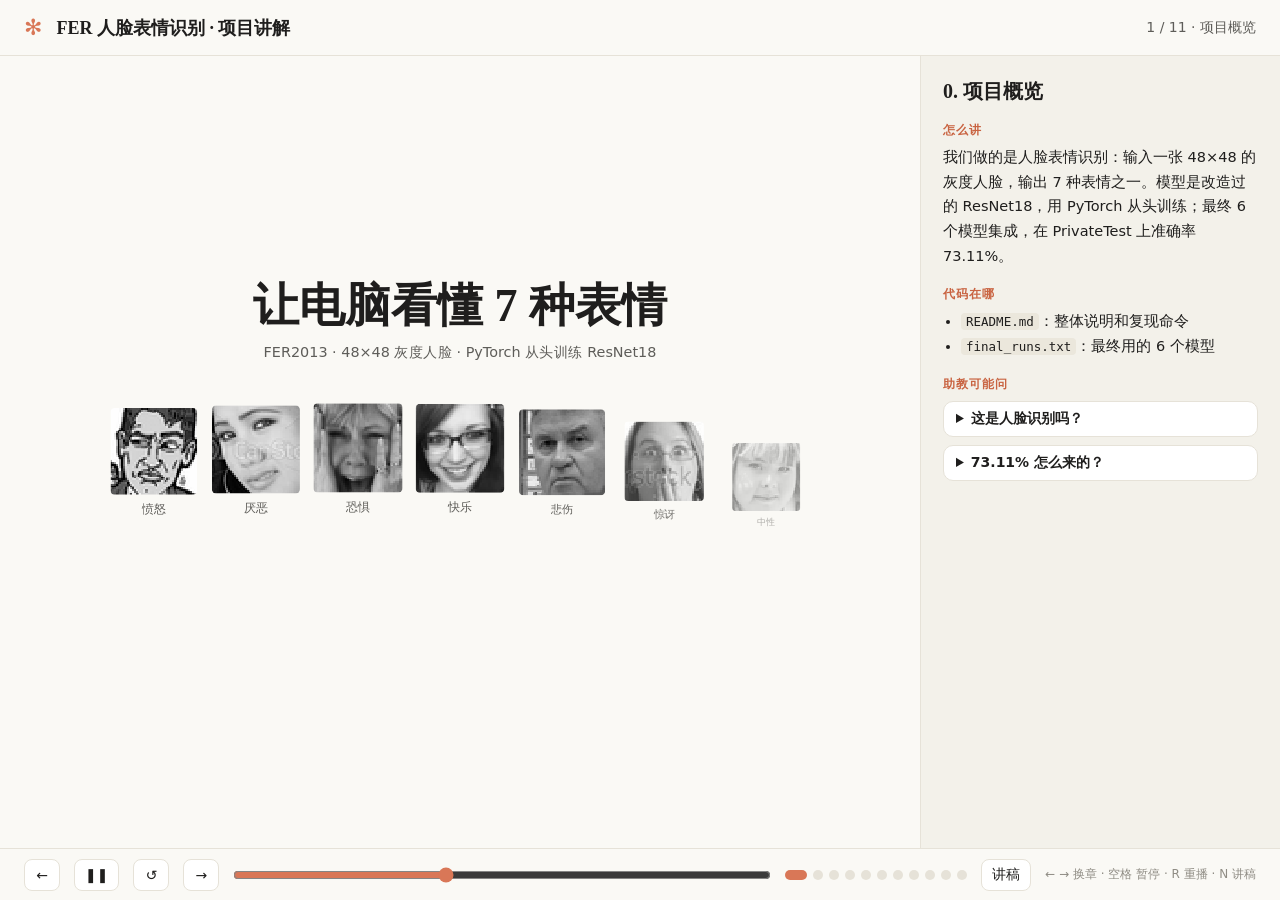
==== docs/FER项目讲解动画.html @ 2fb9cb88 "feat: enhance training and evaluation scripts to prevent overwriting existing models - Added a check" ====
<!DOCTYPE html>
<html lang="zh-CN">
<head>
<meta charset="UTF-8">
<meta name="viewport" content="width=device-width, initial-scale=1.0">
<title>FER 人脸表情识别 · 项目讲解动画</title>
<!--
  项目讲解动画（单文件，离线可用）
  - 动画库：GSAP 3（已内嵌，无需联网）
  - 操作：← / → 切换章节，空格 暂停/继续，R 重播本章，N 显示/隐藏讲稿
  - 结构：每一章 = 左边一个动画舞台 + 右边讲稿（怎么讲 / 代码在哪 / 可能被问）
  - 所有数字来自项目的 reports/ 与 runs/，标“示意”的除外
-->
<style>
*,*::before,*::after{box-sizing:border-box;margin:0;padding:0}
:root{
  --bg:#faf9f5; --panel:#f3f1ea; --card:#ffffff; --line:#e6e2d8;
  --ink:#1f1e1d; --ink2:#5e5d59; --ink3:#8f8c84;
  --clay:#d97757; --clay2:#c96442; --clay-soft:#f6e3da;
  --sage:#7a8f6a; --sky:#6a8caf; --sand:#c9a96e;
  --serif:"Source Serif 4","Songti SC","Noto Serif SC","STSong","SimSun",Georgia,serif;
  --sans:"DM Sans","PingFang SC","Microsoft YaHei","Noto Sans SC",system-ui,sans-serif;
  --mono:"JetBrains Mono","Cascadia Code",Consolas,monospace;
}
html,body{height:100%;background:var(--bg);color:var(--ink);font-family:var(--sans);overflow:hidden}
.app{display:grid;grid-template-columns:1fr 360px;grid-template-rows:56px 1fr 52px;height:100vh}
.app.no-notes{grid-template-columns:1fr 0}
header{grid-column:1/3;display:flex;align-items:center;gap:14px;padding:0 24px;border-bottom:1px solid var(--line)}
header .mark{color:var(--clay);font-size:22px}
header h1{font-family:var(--serif);font-weight:600;font-size:18px}
header .chap{margin-left:auto;color:var(--ink2);font-size:14px}
main{position:relative;overflow:hidden}
aside{border-left:1px solid var(--line);background:var(--panel);overflow-y:auto;padding:22px 22px 30px}
.app.no-notes aside{display:none}
aside h2{font-family:var(--serif);font-size:20px;margin-bottom:14px;line-height:1.3}
aside h3{font-size:12px;letter-spacing:.08em;color:var(--clay2);margin:18px 0 6px;font-weight:600}
aside p,aside li{font-size:14.5px;line-height:1.7;color:var(--ink)}
aside ul{padding-left:18px}
aside code{word-break:break-all;font-family:var(--mono);font-size:12.5px;background:#ebe7dc;padding:1px 5px;border-radius:4px}
aside details{background:var(--card);border:1px solid var(--line);border-radius:10px;padding:8px 12px;margin-top:8px}
aside summary{cursor:pointer;font-size:14px;font-weight:600}
aside details p{margin-top:6px;color:var(--ink2);font-size:14px}
footer{grid-column:1/3;display:flex;align-items:center;gap:14px;padding:0 24px;border-top:1px solid var(--line)}
footer button{border:1px solid var(--line);background:var(--card);color:var(--ink);border-radius:8px;height:32px;min-width:36px;padding:0 10px;font:inherit;font-size:14px;cursor:pointer}
footer button:hover{border-color:var(--clay)}
footer button:focus-visible,input:focus-visible{outline:2px solid var(--clay);outline-offset:2px}
.dots{display:flex;gap:6px}
.dots button{min-width:10px;width:10px;height:10px;padding:0;border-radius:50%;background:var(--line);border:none}
.dots button.on{background:var(--clay);width:22px;border-radius:5px}
#scrub{flex:1;accent-color:var(--clay)}
.hint{color:var(--ink3);font-size:12px;white-space:nowrap}

/* 舞台：固定 1280x720 坐标系，按比例缩放 */
.stage{position:absolute;left:50%;top:50%;width:1280px;height:720px;transform-origin:center}
.scene{position:absolute;inset:0;visibility:hidden}
.scene.on{visibility:visible}
.t-hero{font-family:var(--serif);font-size:64px;font-weight:600;line-height:1.15}
.t-title{font-family:var(--serif);font-size:38px;font-weight:600}
.t-sub{font-size:20px;color:var(--ink2)}
.lbl{font-size:16px;color:var(--ink2)}
.abs{position:absolute}
.card{background:var(--card);border:1px solid var(--line);border-radius:14px}
.px{image-rendering:pixelated;border-radius:6px}
.chip{display:inline-flex;align-items:center;gap:8px;padding:10px 16px;border-radius:999px;background:var(--card);border:1px solid var(--line);font-size:17px;white-space:nowrap}
.chip.hot{background:var(--clay);color:#fff;border-color:var(--clay)}
.mono{font-family:var(--mono)}
.num{font-family:var(--serif);font-variant-numeric:tabular-nums}
.clay{color:var(--clay2)}
.tag{font-size:13px;color:#fff;background:var(--ink);padding:3px 8px;border-radius:6px}
svg text{font-family:var(--sans)}
.bar{position:absolute;bottom:0;border-radius:6px 6px 0 0;background:var(--ink2)}
@media (max-width:900px){.app{grid-template-columns:1fr;grid-template-rows:56px 52vh 1fr 52px}aside{grid-column:1;border-left:none;border-top:1px solid var(--line)}header,footer{grid-column:1}.hint{display:none}}
@media (prefers-reduced-motion:reduce){*{transition:none!important}}
</style>
</head>
<body>
<div class="app" id="app">
  <header><span class="mark">✻</span><h1>FER 人脸表情识别 · 项目讲解</h1><span class="chap" id="chapName"></span></header>
  <main id="main"><div class="stage" id="stage">

  <!-- 0 封面 -->
  <section class="scene" id="s0" aria-label="封面">
    <div class="abs" style="left:0;right:0;top:120px;text-align:center">
      <div class="t-hero" data-a="title">让电脑看懂 7 种表情</div>
      <div class="t-sub" style="margin-top:14px" data-a="sub">FER2013 · 48×48 灰度人脸 · PyTorch 从头训练 ResNet18</div>
    </div>
    <div class="abs" id="faces0" style="left:0;right:0;top:300px;display:flex;justify-content:center;gap:22px"></div>
    <div class="abs" style="left:0;right:0;top:500px;text-align:center" data-a="score">
      <div class="lbl">PrivateTest 准确率（3589 张，只评估一次）</div>
      <div class="num clay" style="font-size:92px;font-weight:600"><span id="score0">0.00</span>%</div>
    </div>
  </section>

  <!-- 1 数据 -->
  <section class="scene" id="s1" aria-label="数据">
    <div class="abs t-title" style="left:60px;top:40px">一行 CSV = 一张脸</div>
    <div class="abs card mono" style="left:60px;top:110px;width:1160px;padding:14px 18px;font-size:17px;white-space:nowrap;overflow:hidden" data-a="csv">
      <span class="clay">3</span>, <span style="color:var(--sky)">Training</span>, <span id="pixtxt"></span>
    </div>
    <div class="abs lbl" style="left:60px;top:176px" data-a="csvlbl">emotion（0–6） · Usage（用途） · pixels（2304 个 0–255 的数）</div>
    <div class="abs" style="left:60px;top:230px;width:240px;height:240px" data-a="imgbox">
      <img id="img1" class="px" style="width:240px;height:240px" alt="">
      <div id="wipe1" class="abs" style="left:0;top:0;width:240px;height:240px;background:var(--bg)"></div>
    </div>
    <div class="abs" style="left:60px;top:484px" data-a="reshape"><span class="num" style="font-size:30px">2304 = 48 × 48</span><div class="lbl">reshape 成二维图像</div></div>
    <div class="abs" style="left:380px;top:230px;width:840px" id="split1">
      <div class="lbl" style="margin-bottom:10px">官方划分（不改动）</div>
    </div>
    <div class="abs" style="left:380px;top:430px;width:840px;height:230px" id="dist1"></div>
  </section>

  <!-- 2 预处理与增强 -->
  <section class="scene" id="s2" aria-label="预处理">
    <div class="abs t-title" style="left:60px;top:40px">喂给模型之前：标准化 + 数据增强</div>
    <div class="abs" style="left:60px;top:120px;display:flex;align-items:center;gap:14px" id="pipe2"></div>
    <div class="abs card" style="left:60px;top:220px;width:520px;padding:20px" data-a="calc">
      <div class="lbl">举例：一个像素值 128</div>
      <div class="num" style="font-size:30px;margin-top:10px">128 ÷ 255 = <span class="clay">0.502</span></div>
      <div class="num" style="font-size:30px;margin-top:6px">(0.502 − 0.5077) ÷ 0.2550 = <span class="clay">−0.023</span></div>
      <div class="lbl" style="margin-top:10px">均值 0.5077、标准差 0.2550 只用 Training 统计</div>
    </div>
    <div class="abs" style="left:640px;top:200px" data-a="auglbl"><span class="tag">只在训练时</span> <span class="lbl">每次随机变一下，等于凭空多出很多数据</span></div>
    <div class="abs" style="left:640px;top:250px;display:flex;gap:22px" id="aug2"></div>
    <div class="abs" style="left:60px;top:520px;width:1160px" id="shared2">
      <div class="lbl" style="margin-bottom:12px">同一个函数，三处共用 → 不可能不一致</div>
      <div style="display:flex;align-items:center;gap:18px">
        <span class="chip" data-a="u1">训练 train.py</span><span class="chip" data-a="u2">评估 evaluate.py</span><span class="chip" data-a="u3">前端 app.py</span>
        <svg width="60" height="24" data-a="arr"><path d="M2 12h50m-10-8 10 8-10 8" stroke="var(--ink2)" stroke-width="2" fill="none"/></svg>
        <span class="chip hot mono" data-a="fn">dataset.build_transform()</span>
      </div>
    </div>
  </section>

  <!-- 3 模型结构 -->
  <section class="scene" id="s3" aria-label="模型">
    <div class="abs t-title" style="left:60px;top:40px">ResNet18，为 48×48 小图改了三处</div>
    <svg class="abs" style="left:0;top:110px" width="1280" height="360" id="net3"></svg>
    <div class="abs card" style="left:60px;top:490px;width:560px;padding:18px" data-a="why">
      <div style="font-weight:600;margin-bottom:6px">为什么改？</div>
      <div class="lbl" style="line-height:1.7">原版第一层 7×7、步长 2，再接 maxpool，<b class="clay">48 一上来就缩到 12</b>，细节丢光。改成 3×3、步长 1、去掉 maxpool 后，最后还剩 6×6。</div>
    </div>
    <svg class="abs" style="left:660px;top:480px" width="560" height="200" id="res3"></svg>
  </section>

  <!-- 4 训练循环 -->
  <section class="scene" id="s4" aria-label="训练">
    <div class="abs t-title" style="left:60px;top:40px">训练 = 不停地猜、算错多少、往回改</div>
    <svg class="abs" style="left:40px;top:100px" width="620" height="560" id="loop4"></svg>
    <div class="abs card" style="left:700px;top:110px;width:520px;padding:20px" data-a="ce">
      <div style="font-weight:600">损失函数：交叉熵 CrossEntropy</div>
      <div class="lbl" style="margin:6px 0 12px">softmax 把 7 个分数变成概率，loss = −ln(正确类的概率)</div>
      <div id="sm4"></div>
      <div class="num" style="font-size:24px;margin-top:12px">loss = −ln(<span class="clay">0.70</span>) = <span class="clay">0.36</span> <span class="lbl">（示意）</span></div>
      <div class="lbl" style="margin-top:4px">猜得越准，正确类概率越接近 1，loss 越接近 0</div>
    </div>
    <div class="abs" style="left:700px;top:440px;width:520px" id="cfg4"></div>
  </section>

  <!-- 5 过拟合 -->
  <section class="scene" id="s5" aria-label="过拟合">
    <div class="abs t-title" style="left:60px;top:40px">没有增强：背答案；有增强：学规律</div>
    <svg class="abs" style="left:40px;top:110px" width="1200" height="520" id="chart5"></svg>
    <div class="abs lbl" style="left:60px;top:650px">真实训练记录：runs/A0_s0/log.csv、runs/A1_s0/log.csv（Colab T4）</div>
  </section>

  <!-- 6 消融实验 -->
  <section class="scene" id="s6" aria-label="消融实验">
    <div class="abs t-title" style="left:60px;top:40px">每次只加一个改动，每组 3 个随机种子</div>
    <svg class="abs" style="left:40px;top:110px" width="1200" height="480" id="chart6"></svg>
    <div class="abs card" style="left:60px;top:600px;width:1160px;padding:16px 20px" data-a="concl">
      <span style="font-weight:600">结论：</span><span class="lbl">数据增强提升约 <b class="clay">10 个百分点</b>，远大于种子间波动；标签平滑、Dropout+RandomErasing 的差别都在波动范围内，<b>不能说更好</b>。</span>
    </div>
  </section>

  <!-- 7 集成 + TTA -->
  <section class="scene" id="s7" aria-label="集成">
    <div class="abs t-title" style="left:60px;top:40px">多看一眼、多问几个模型，再取平均</div>
    <div class="abs" style="left:60px;top:120px;width:560px" id="tta7"></div>
    <div class="abs" style="left:660px;top:120px;width:560px" id="ens7"></div>
    <svg class="abs" style="left:40px;top:300px" width="760" height="300" id="sel7"></svg>
    <div class="abs card" style="left:840px;top:330px;width:380px;padding:22px;text-align:center" data-a="final">
      <div class="lbl">方案定死后，PrivateTest 只跑一次</div>
      <div class="num clay" style="font-size:70px;font-weight:600">73.11%</div>
      <div class="lbl">evaluate.py · 3589 张</div>
    </div>
  </section>

  <!-- 8 结果分析 -->
  <section class="scene" id="s8" aria-label="结果分析">
    <div class="abs t-title" style="left:60px;top:40px">哪类认得好，哪类容易混</div>
    <svg class="abs" style="left:40px;top:110px" width="700" height="520" id="rec8"></svg>
    <div class="abs" style="left:780px;top:130px;width:440px" id="conf8"></div>
  </section>

  <!-- 9 前端 -->
  <section class="scene" id="s9" aria-label="网页演示">
    <div class="abs t-title" style="left:60px;top:40px">网页演示：任何照片都先变成“FER2013 的样子”</div>
    <div class="abs card" style="left:60px;top:130px;width:380px;height:300px;overflow:hidden;background:#e9e5da" data-a="cam">
      <img id="img9" class="abs" style="left:110px;top:60px;width:160px;height:160px;filter:blur(.4px);border-radius:12px" alt="">
      <div id="box9" class="abs" style="left:110px;top:60px;width:160px;height:160px;border:3px solid var(--clay);border-radius:6px"></div>
      <div class="abs lbl" style="left:14px;top:12px">摄像头 / 上传的照片</div>
    </div>
    <div class="abs" style="left:470px;top:150px;display:flex;flex-direction:column;gap:14px" id="steps9"></div>
    <div class="abs" style="left:900px;top:130px;text-align:center" data-a="crop">
      <img id="img9b" class="px" style="width:144px;height:144px" alt="">
      <div class="lbl" style="margin-top:6px">模型真正看到的 48×48</div>
    </div>
    <div class="abs" style="left:860px;top:340px;width:360px" id="prob9"></div>
    <div class="abs lbl" style="left:60px;top:470px;width:760px;line-height:1.8" data-a="note9">为什么一定要缩成 48×48 灰度？模型只在这种图上学过，直接喂高清图等于换了一种数据，准确率反而下降。所以前端和评估用的是<b class="clay">同一套预处理、同一组 6 个模型</b>。</div>
  </section>

  <!-- 10 规则与自查 -->
  <section class="scene" id="s10" aria-label="规则">
    <div class="abs t-title" style="left:60px;top:40px">三份数据，三种用途，绝不混用</div>
    <div class="abs" style="left:60px;top:120px;display:flex;gap:24px" id="rule10"></div>
    <div class="abs card" style="left:60px;top:340px;width:1160px;padding:20px 24px" data-a="tests">
      <div style="font-weight:600;margin-bottom:8px">自动测试保证（pytest，8 项全部通过）</div>
      <div class="lbl" style="line-height:1.9" id="tests10"></div>
    </div>
  </section>

  </div></main>
  <aside id="notes" aria-live="polite"></aside>
  <footer>
    <button id="prev" aria-label="上一章">←</button>
    <button id="play" aria-label="暂停或播放">❚❚</button>
    <button id="replay" aria-label="重播本章">↺</button>
    <button id="next" aria-label="下一章">→</button>
    <input id="scrub" type="range" min="0" max="1000" value="0" aria-label="本章进度">
    <div class="dots" id="dots"></div>
    <button id="toggleNotes" aria-label="显示或隐藏讲稿">讲稿</button>
    <span class="hint">← → 换章 · 空格 暂停 · R 重播 · N 讲稿</span>
  </footer>
</div>

<script>
/*!
 * GSAP 3.15.0
 * https://gsap.com
 * 
 * @license Copyright 2026, GreenSock. All rights reserved.
 * Subject to the terms at https://gsap.com/standard-license.
 * @author: Jack Doyle, jack@greensock.com
 */

!function(t,e){"object"==typeof exports&&"undefined"!=typeof module?e(exports):"function"==typeof define&&define.amd?define(["exports"],e):e((t=t||self).window=t.window||{})}(this,function(e){"use strict";function _inheritsLoose(t,e){t.prototype=Object.create(e.prototype),(t.prototype.constructor=t).__proto__=e}function _assertThisInitialized(t){if(void 0===t)throw new ReferenceError("this hasn't been initialised - super() hasn't been called");return t}function r(t){return"string"==typeof t}function s(t){return"function"==typeof t}function t(t){return"number"==typeof t}function u(t){return void 0===t}function v(t){return"object"==typeof t}function w(t){return!1!==t}function x(){return"undefined"!=typeof window}function y(t){return s(t)||r(t)}function R(t){return(i=bt(t,ht))&&Fe}function S(t,e){return console.warn("Invalid property",t,"set to",e,"Missing plugin? gsap.registerPlugin()")}function T(t,e){return!e&&console.warn(t)}function U(t,e){return t&&(ht[t]=e)&&i&&(i[t]=e)||ht}function V(){return 0}function ga(t){var e,r,i=t[0];if(v(i)||s(i)||(t=[t]),!(e=(i._gsap||{}).harness)){for(r=yt.length;r--&&!yt[r].targetTest(i););e=yt[r]}for(r=t.length;r--;)t[r]&&(t[r]._gsap||(t[r]._gsap=new Xt(t[r],e)))||t.splice(r,1);return t}function ha(t){return t._gsap||ga(Pt(t))[0]._gsap}function ia(t,e,r){return(r=t[e])&&s(r)?t[e]():u(r)&&t.getAttribute&&t.getAttribute(e)||r}function ja(t,e){return(t=t.split(",")).forEach(e)||t}function ka(t){return Math.round(1e5*t)/1e5||0}function la(t){return Math.round(1e7*t)/1e7||0}function ma(t,e){var r=e.charAt(0),i=parseFloat(e.substr(2));return t=parseFloat(t),"+"===r?t+i:"-"===r?t-i:"*"===r?t*i:t/i}function na(t,e){for(var r=e.length,i=0;t.indexOf(e[i])<0&&++i<r;);return i<r}function oa(){var t,e,r=pt.length,i=pt.slice(0);for(_t={},t=pt.length=0;t<r;t++)(e=i[t])&&e._lazy&&(e.render(e._lazy[0],e._lazy[1],!0)._lazy=0)}function pa(t){return!!(t._initted||t._startAt||t.add)}function qa(t,e,r,i){pt.length&&!I&&oa(),t.render(e,r,i||!!(I&&e<0&&pa(t))),pt.length&&!I&&oa()}function ra(t){var e=parseFloat(t);return(e||0===e)&&(t+"").match(ot).length<2?e:r(t)?t.trim():t}function sa(t){return t}function ta(t,e){for(var r in e)r in t||(t[r]=e[r]);return t}function wa(t,e){for(var r in e)"__proto__"!==r&&"constructor"!==r&&"prototype"!==r&&(t[r]=v(e[r])?wa(t[r]||(t[r]={}),e[r]):e[r]);return t}function xa(t,e){var r,i={};for(r in t)r in e||(i[r]=t[r]);return i}function ya(t){var e=t.parent||L,r=t.keyframes?function _setKeyframeDefaults(i){return function(t,e){for(var r in e)r in t||"duration"===r&&i||"ease"===r||(t[r]=e[r])}}(K(t.keyframes)):ta;if(w(t.inherit))for(;e;)r(t,e.vars.defaults),e=e.parent||e._dp;return t}function Aa(t,e,r,i,n){void 0===r&&(r="_first"),void 0===i&&(i="_last");var a,s=t[i];if(n)for(a=e[n];s&&s[n]>a;)s=s._prev;return s?(e._next=s._next,s._next=e):(e._next=t[r],t[r]=e),e._next?e._next._prev=e:t[i]=e,e._prev=s,e.parent=e._dp=t,e}function Ba(t,e,r,i){void 0===r&&(r="_first"),void 0===i&&(i="_last");var n=e._prev,a=e._next;n?n._next=a:t[r]===e&&(t[r]=a),a?a._prev=n:t[i]===e&&(t[i]=n),e._next=e._prev=e.parent=null}function Ca(t,e){t.parent&&(!e||t.parent.autoRemoveChildren)&&t.parent.remove&&t.parent.remove(t),t._act=0}function Da(t,e){if(t&&(!e||e._end>t._dur||e._start<0))for(var r=t;r;)r._dirty=1,r=r.parent;return t}function Fa(t,e,r,i){return t._startAt&&(I?t._startAt.revert(ft):t.vars.immediateRender&&!t.vars.autoRevert||t._startAt.render(e,!0,i))}function Ha(t){return t._repeat?wt(t._tTime,t=t.duration()+t._rDelay)*t:0}function Ja(t,e){return(t-e._start)*e._ts+(0<=e._ts?0:e._dirty?e.totalDuration():e._tDur)}function Ka(t){return t._end=la(t._start+(t._tDur/Math.abs(t._ts||t._rts||q)||0))}function La(t,e){var r=t._dp;return r&&r.smoothChildTiming&&t._ts&&(t._start=la(r._time-(0<t._ts?e/t._ts:((t._dirty?t.totalDuration():t._tDur)-e)/-t._ts)),Ka(t),r._dirty||Da(r,t)),t}function Ma(t,e){var r;if((e._time||!e._dur&&e._initted||e._start<t._time&&(e._dur||!e.add))&&(r=Ja(t.rawTime(),e),(!e._dur||Mt(0,e.totalDuration(),r)-e._tTime>q)&&e.render(r,!0)),Da(t,e)._dp&&t._initted&&t._time>=t._dur&&t._ts){if(t._dur<t.duration())for(r=t;r._dp;)0<=r.rawTime()&&r.totalTime(r._tTime),r=r._dp;t._zTime=-q}}function Na(e,r,i,n){return r.parent&&Ca(r),r._start=la((t(i)?i:i||e!==L?Ot(e,i,r):e._time)+r._delay),r._end=la(r._start+(r.totalDuration()/Math.abs(r.timeScale())||0)),Aa(e,r,"_first","_last",e._sort?"_start":0),xt(r)||(e._recent=r),n||Ma(e,r),e._ts<0&&La(e,e._tTime),e}function Oa(t,e){return(ht.ScrollTrigger||S("scrollTrigger",e))&&ht.ScrollTrigger.create(e,t)}function Pa(t,e,r,i,n){return Ht(t,e,n),t._initted?!r&&t._pt&&!I&&(t._dur&&!1!==t.vars.lazy||!t._dur&&t.vars.lazy)&&f!==It.frame?(pt.push(t),t._lazy=[n,i],1):void 0:1}function Ua(t,e,r,i){var n=t._repeat,a=la(e)||0,s=t._tTime/t._tDur;return s&&!i&&(t._time*=a/t._dur),t._dur=a,t._tDur=n?n<0?1e10:la(a*(n+1)+t._rDelay*n):a,0<s&&!i&&La(t,t._tTime=t._tDur*s),t.parent&&Ka(t),r||Da(t.parent,t),t}function Va(t){return t instanceof Gt?Da(t):Ua(t,t._dur)}function Ya(e,r,i){var n,a,s=t(r[1]),o=(s?2:1)+(e<2?0:1),u=r[o];if(s&&(u.duration=r[1]),u.parent=i,e){for(n=u,a=i;a&&!("immediateRender"in n);)n=a.vars.defaults||{},a=w(a.vars.inherit)&&a.parent;u.immediateRender=w(n.immediateRender),e<2?u.runBackwards=1:u.startAt=r[o-1]}return new te(r[0],u,r[1+o])}function Za(t,e){return t||0===t?e(t):e}function _a(t,e){return r(t)&&(e=ut.exec(t))?e[1]:""}function cb(t,e){return t&&v(t)&&"length"in t&&(!e&&!t.length||t.length-1 in t&&v(t[0]))&&!t.nodeType&&t!==h}function fb(r){return r=Pt(r)[0]||T("Invalid scope")||{},function(t){var e=r.current||r.nativeElement||r;return Pt(t,e.querySelectorAll?e:e===r?T("Invalid scope")||a.createElement("div"):r)}}function gb(t){return t.sort(function(){return.5-Math.random()})}function hb(t){if(s(t))return t;var p=v(t)?t:{each:t},_=jt(p.ease),m=p.from||0,g=parseFloat(p.base)||0,y={},e=0<m&&m<1,T=isNaN(m)||e,b=p.axis,w=m,x=m;return r(m)?w=x={center:.5,edges:.5,end:1}[m]||0:!e&&T&&(w=m[0],x=m[1]),function(t,e,r){var i,n,a,s,o,u,h,l,f,c=(r||p).length,d=y[c];if(!d){if(!(f="auto"===p.grid?0:(p.grid||[1,X])[1])){for(h=-X;h<(h=r[f++].getBoundingClientRect().left)&&f<c;);f<c&&f--}for(d=y[c]=[],i=T?Math.min(f,c)*w-.5:m%f,n=f===X?0:T?c*x/f-.5:m/f|0,l=X,u=h=0;u<c;u++)a=u%f-i,s=n-(u/f|0),d[u]=o=b?Math.abs("y"===b?s:a):$(a*a+s*s),h<o&&(h=o),o<l&&(l=o);"random"===m&&gb(d),d.max=h-l,d.min=l,d.v=c=(parseFloat(p.amount)||parseFloat(p.each)*(c<f?c-1:b?"y"===b?c/f:f:Math.max(f,c/f))||0)*("edges"===m?-1:1),d.b=c<0?g-c:g,d.u=_a(p.amount||p.each)||0,_=_&&c<0?Yt(_):_}return c=(d[t]-d.min)/d.max||0,la(d.b+(_?_(c):c)*d.v)+d.u}}function ib(i){var n=Math.pow(10,((i+"").split(".")[1]||"").length);return function(e){var r=la(Math.round(parseFloat(e)/i)*i*n);return(r-r%1)/n+(t(e)?0:_a(e))}}function jb(h,e){var l,f,r=K(h);return!r&&v(h)&&(l=r=h.radius||X,h.values?(h=Pt(h.values),(f=!t(h[0]))&&(l*=l)):h=ib(h.increment)),Za(e,r?s(h)?function(t){return f=h(t),Math.abs(f-t)<=l?f:t}:function(e){for(var r,i,n=parseFloat(f?e.x:e),a=parseFloat(f?e.y:0),s=X,o=0,u=h.length;u--;)(r=f?(r=h[u].x-n)*r+(i=h[u].y-a)*i:Math.abs(h[u]-n))<s&&(s=r,o=u);return o=!l||s<=l?h[o]:e,f||o===e||t(e)?o:o+_a(e)}:ib(h))}function kb(t,e,r,i){return Za(K(t)?!e:!0===r?!!(r=0):!i,function(){return K(t)?t[~~(Math.random()*t.length)]:(r=r||1e-5)&&(i=r<1?Math.pow(10,(r+"").length-2):1)&&Math.floor(Math.round((t-r/2+Math.random()*(e-t+.99*r))/r)*r*i)/i})}function ob(e,r,t){return Za(t,function(t){return e[~~r(t)]})}function rb(t){return t.replace(tt,function(t){var e=t.indexOf("[")+1,r=t.substring(e||7,e?t.indexOf("]"):t.length-1).split(et);return kb(e?r:+r[0],e?0:+r[1],+r[2]||1e-5)})}function ub(t,e,r){var i,n,a,s=t.labels,o=X;for(i in s)(n=s[i]-e)<0==!!r&&n&&o>(n=Math.abs(n))&&(a=i,o=n);return a}function wb(t){return Ca(t),t.scrollTrigger&&t.scrollTrigger.kill(!!I),t.progress()<1&&At(t,"onInterrupt"),t}function zb(t){if(t)if(t=!t.name&&t.default||t,x()||t.headless){var e=t.name,r=s(t),i=e&&!r&&t.init?function(){this._props=[]}:t,n={init:V,render:_e,add:$t,kill:Te,modifier:ve,rawVars:0},a={targetTest:0,get:0,getSetter:ue,aliases:{},register:0};if(Lt(),t!==i){if(mt[e])return;ta(i,ta(xa(t,n),a)),bt(i.prototype,bt(n,xa(t,a))),mt[i.prop=e]=i,t.targetTest&&(yt.push(i),dt[e]=1),e=("css"===e?"CSS":e.charAt(0).toUpperCase()+e.substr(1))+"Plugin"}U(e,i),t.register&&t.register(Fe,i,we)}else Dt.push(t)}function Cb(t,e,r){return(6*(t+=t<0?1:1<t?-1:0)<1?e+(r-e)*t*6:t<.5?r:3*t<2?e+(r-e)*(2/3-t)*6:e)*zt+.5|0}function Db(e,r,i){var n,a,s,o,u,h,l,f,c,d,p=e?t(e)?[e>>16,e>>8&zt,e&zt]:0:Rt.black;if(!p){if(","===e.substr(-1)&&(e=e.substr(0,e.length-1)),Rt[e])p=Rt[e];else if("#"===e.charAt(0)){if(e.length<6&&(e="#"+(n=e.charAt(1))+n+(a=e.charAt(2))+a+(s=e.charAt(3))+s+(5===e.length?e.charAt(4)+e.charAt(4):"")),9===e.length)return[(p=parseInt(e.substr(1,6),16))>>16,p>>8&zt,p&zt,parseInt(e.substr(7),16)/255];p=[(e=parseInt(e.substr(1),16))>>16,e>>8&zt,e&zt]}else if("hsl"===e.substr(0,3))if(p=d=e.match(rt),r){if(~e.indexOf("="))return p=e.match(it),i&&p.length<4&&(p[3]=1),p}else o=+p[0]%360/360,u=p[1]/100,n=2*(h=p[2]/100)-(a=h<=.5?h*(u+1):h+u-h*u),3<p.length&&(p[3]*=1),p[0]=Cb(o+1/3,n,a),p[1]=Cb(o,n,a),p[2]=Cb(o-1/3,n,a);else p=e.match(rt)||Rt.transparent;p=p.map(Number)}return r&&!d&&(n=p[0]/zt,a=p[1]/zt,s=p[2]/zt,h=((l=Math.max(n,a,s))+(f=Math.min(n,a,s)))/2,l===f?o=u=0:(c=l-f,u=.5<h?c/(2-l-f):c/(l+f),o=l===n?(a-s)/c+(a<s?6:0):l===a?(s-n)/c+2:(n-a)/c+4,o*=60),p[0]=~~(o+.5),p[1]=~~(100*u+.5),p[2]=~~(100*h+.5)),i&&p.length<4&&(p[3]=1),p}function Eb(t){var r=[],i=[],n=-1;return t.split(Et).forEach(function(t){var e=t.match(nt)||[];r.push.apply(r,e),i.push(n+=e.length+1)}),r.c=i,r}function Fb(t,e,r){var i,n,a,s,o="",u=(t+o).match(Et),h=e?"hsla(":"rgba(",l=0;if(!u)return t;if(u=u.map(function(t){return(t=Db(t,e,1))&&h+(e?t[0]+","+t[1]+"%,"+t[2]+"%,"+t[3]:t.join(","))+")"}),r&&(a=Eb(t),(i=r.c).join(o)!==a.c.join(o)))for(s=(n=t.replace(Et,"1").split(nt)).length-1;l<s;l++)o+=n[l]+(~i.indexOf(l)?u.shift()||h+"0,0,0,0)":(a.length?a:u.length?u:r).shift());if(!n)for(s=(n=t.split(Et)).length-1;l<s;l++)o+=n[l]+u[l];return o+n[s]}function Ib(t){var e,r=t.join(" ");if(Et.lastIndex=0,Et.test(r))return e=Ft.test(r),t[1]=Fb(t[1],e),t[0]=Fb(t[0],e,Eb(t[1])),!0}function Rb(t){var e=(t+"").split("("),r=Bt[e[0]];return r&&1<e.length&&r.config?r.config.apply(null,~t.indexOf("{")?[function _parseObjectInString(t){for(var e,r,i,n={},a=t.substr(1,t.length-3).split(":"),s=a[0],o=1,u=a.length;o<u;o++)r=a[o],e=o!==u-1?r.lastIndexOf(","):r.length,i=r.substr(0,e),n[s]=isNaN(i)?i.replace(Ut,"").trim():+i,s=r.substr(e+1).trim();return n}(e[1])]:function _valueInParentheses(t){var e=t.indexOf("(")+1,r=t.indexOf(")"),i=t.indexOf("(",e);return t.substring(e,~i&&i<r?t.indexOf(")",r+1):r)}(t).split(",").map(ra)):Bt._CE&&Nt.test(t)?Bt._CE("",t):r}function Ub(t,e,r,i){void 0===r&&(r=function easeOut(t){return 1-e(1-t)}),void 0===i&&(i=function easeInOut(t){return t<.5?e(2*t)/2:1-e(2*(1-t))/2});var n,a={easeIn:e,easeOut:r,easeInOut:i};return ja(t,function(t){for(var e in Bt[t]=ht[t]=a,Bt[n=t.toLowerCase()]=r,a)Bt[n+("easeIn"===e?".in":"easeOut"===e?".out":".inOut")]=Bt[t+"."+e]=a[e]}),a}function Vb(e){return function(t){return t<.5?(1-e(1-2*t))/2:.5+e(2*(t-.5))/2}}function Wb(r,t,e){function Gm(t){return 1===t?1:i*Math.pow(2,-10*t)*Q((t-a)*n)+1}var i=1<=t?t:1,n=(e||(r?.3:.45))/(t<1?t:1),a=n/G*(Math.asin(1/i)||0),s="out"===r?Gm:"in"===r?function(t){return 1-Gm(1-t)}:Vb(Gm);return n=G/n,s.config=function(t,e){return Wb(r,t,e)},s}function Xb(e,r){function Om(t){return t?--t*t*((r+1)*t+r)+1:0}void 0===r&&(r=1.70158);var t="out"===e?Om:"in"===e?function(t){return 1-Om(1-t)}:Vb(Om);return t.config=function(t){return Xb(e,t)},t}var F,I,l,L,h,n,a,i,o,f,c,d,p,_,m,g,b,k,O,M,C,P,A,D,z,E,B,N,Y={autoSleep:120,force3D:"auto",nullTargetWarn:1,units:{lineHeight:""}},j={duration:.5,overwrite:!1,delay:0},X=1e8,q=1/X,G=2*Math.PI,Z=G/4,W=0,$=Math.sqrt,H=Math.cos,Q=Math.sin,J="function"==typeof ArrayBuffer&&ArrayBuffer.isView||function(){},K=Array.isArray,tt=/random\([^)]+\)/g,et=/,\s*/g,rt=/(?:-?\.?\d|\.)+/gi,it=/[-+=.]*\d+[.e\-+]*\d*[e\-+]*\d*/g,nt=/[-+=.]*\d+[.e-]*\d*[a-z%]*/g,at=/[-+=.]*\d+\.?\d*(?:e-|e\+)?\d*/gi,st=/[+-]=-?[.\d]+/,ot=/[^,'"\[\]\s]+/gi,ut=/^[+\-=e\s\d]*\d+[.\d]*([a-z]*|%)\s*$/i,ht={},lt={suppressEvents:!0,isStart:!0,kill:!1},ft={suppressEvents:!0,kill:!1},ct={suppressEvents:!0},dt={},pt=[],_t={},mt={},gt={},vt=30,yt=[],Tt="",bt=function _merge(t,e){for(var r in e)t[r]=e[r];return t},wt=function _animationCycle(t,e){var r=Math.floor(t=la(t/e));return t&&r===t?r-1:r},xt=function _isFromOrFromStart(t){var e=t.data;return"isFromStart"===e||"isStart"===e},kt={_start:0,endTime:V,totalDuration:V},Ot=function _parsePosition(t,e,i){var n,a,s,o=t.labels,u=t._recent||kt,h=t.duration()>=X?u.endTime(!1):t._dur;return r(e)&&(isNaN(e)||e in o)?(a=e.charAt(0),s="%"===e.substr(-1),n=e.indexOf("="),"<"===a||">"===a?(0<=n&&(e=e.replace(/=/,"")),("<"===a?u._start:u.endTime(0<=u._repeat))+(parseFloat(e.substr(1))||0)*(s?(n<0?u:i).totalDuration()/100:1)):n<0?(e in o||(o[e]=h),o[e]):(a=parseFloat(e.charAt(n-1)+e.substr(n+1)),s&&i&&(a=a/100*(K(i)?i[0]:i).totalDuration()),1<n?_parsePosition(t,e.substr(0,n-1),i)+a:h+a)):null==e?h:+e},Mt=function _clamp(t,e,r){return r<t?t:e<r?e:r},Ct=[].slice,Pt=function toArray(t,e,i){return l&&!e&&l.selector?l.selector(t):!r(t)||i||!n&&Lt()?K(t)?function _flatten(t,e,i){return void 0===i&&(i=[]),t.forEach(function(t){return r(t)&&!e||cb(t,1)?i.push.apply(i,Pt(t)):i.push(t)})||i}(t,i):cb(t)?Ct.call(t,0):t?[t]:[]:Ct.call((e||a).querySelectorAll(t),0)},St=function mapRange(e,t,r,i,n){var a=t-e,s=i-r;return Za(n,function(t){return r+((t-e)/a*s||0)})},At=function _callback(t,e,r){var i,n,a,s=t.vars,o=s[e],u=l,h=t._ctx;if(o)return i=s[e+"Params"],n=s.callbackScope||t,r&&pt.length&&oa(),h&&(l=h),a=i?o.apply(n,i):o.call(n),l=u,a},Dt=[],zt=255,Rt={aqua:[0,zt,zt],lime:[0,zt,0],silver:[192,192,192],black:[0,0,0],maroon:[128,0,0],teal:[0,128,128],blue:[0,0,zt],navy:[0,0,128],white:[zt,zt,zt],olive:[128,128,0],yellow:[zt,zt,0],orange:[zt,165,0],gray:[128,128,128],purple:[128,0,128],green:[0,128,0],red:[zt,0,0],pink:[zt,192,203],cyan:[0,zt,zt],transparent:[zt,zt,zt,0]},Et=function(){var t,e="(?:\\b(?:(?:rgb|rgba|hsl|hsla)\\(.+?\\))|\\B#(?:[0-9a-f]{3,4}){1,2}\\b";for(t in Rt)e+="|"+t+"\\b";return new RegExp(e+")","gi")}(),Ft=/hsl[a]?\(/,It=(O=Date.now,M=500,C=33,P=O(),A=P,z=D=1e3/240,g={time:0,frame:0,tick:function tick(){zl(!0)},deltaRatio:function deltaRatio(t){return b/(1e3/(t||60))},wake:function wake(){o&&(!n&&x()&&(h=n=window,a=h.document||{},ht.gsap=Fe,(h.gsapVersions||(h.gsapVersions=[])).push(Fe.version),R(i||h.GreenSockGlobals||!h.gsap&&h||{}),Dt.forEach(zb)),m="undefined"!=typeof requestAnimationFrame&&requestAnimationFrame,p&&g.sleep(),_=m||function(t){return setTimeout(t,z-1e3*g.time+1|0)},d=1,zl(2))},sleep:function sleep(){(m?cancelAnimationFrame:clearTimeout)(p),d=0,_=V},lagSmoothing:function lagSmoothing(t,e){M=t||1/0,C=Math.min(e||33,M)},fps:function fps(t){D=1e3/(t||240),z=1e3*g.time+D},add:function add(n,t,e){var a=t?function(t,e,r,i){n(t,e,r,i),g.remove(a)}:n;return g.remove(n),E[e?"unshift":"push"](a),Lt(),a},remove:function remove(t,e){~(e=E.indexOf(t))&&E.splice(e,1)&&e<=k&&k--},_listeners:E=[]}),Lt=function _wake(){return!d&&It.wake()},Bt={},Nt=/^[\d.\-M][\d.\-,\s]/,Ut=/["']/g,Yt=function _invertEase(e){return function(t){return 1-e(1-t)}},jt=function _parseEase(t,e){return t&&(s(t)?t:Bt[t]||Rb(t))||e};function zl(t){var e,r,i,n,a=O()-A,s=!0===t;if((M<a||a<0)&&(P+=a-C),(0<(e=(i=(A+=a)-P)-z)||s)&&(n=++g.frame,b=i-1e3*g.time,g.time=i/=1e3,z+=e+(D<=e?4:D-e),r=1),s||(p=_(zl)),r)for(k=0;k<E.length;k++)E[k](i,b,n,t)}function dn(t){return t<N?B*t*t:t<.7272727272727273?B*Math.pow(t-1.5/2.75,2)+.75:t<.9090909090909092?B*(t-=2.25/2.75)*t+.9375:B*Math.pow(t-2.625/2.75,2)+.984375}ja("Linear,Quad,Cubic,Quart,Quint,Strong",function(t,e){var r=e<5?e+1:e;Ub(t+",Power"+(r-1),e?function(t){return Math.pow(t,r)}:function(t){return t},function(t){return 1-Math.pow(1-t,r)},function(t){return t<.5?Math.pow(2*t,r)/2:1-Math.pow(2*(1-t),r)/2})}),Bt.Linear.easeNone=Bt.none=Bt.Linear.easeIn,Ub("Elastic",Wb("in"),Wb("out"),Wb()),B=7.5625,N=1/2.75,Ub("Bounce",function(t){return 1-dn(1-t)},dn),Ub("Expo",function(t){return Math.pow(2,10*(t-1))*t+t*t*t*t*t*t*(1-t)}),Ub("Circ",function(t){return-($(1-t*t)-1)}),Ub("Sine",function(t){return 1===t?1:1-H(t*Z)}),Ub("Back",Xb("in"),Xb("out"),Xb()),Bt.SteppedEase=Bt.steps=ht.SteppedEase={config:function config(t,e){void 0===t&&(t=1);var r=1/t,i=t+(e?0:1),n=e?1:0;return function(t){return((i*Mt(0,.99999999,t)|0)+n)*r}}},j.ease=Bt["quad.out"],ja("onComplete,onUpdate,onStart,onRepeat,onReverseComplete,onInterrupt",function(t){return Tt+=t+","+t+"Params,"});var Vt,Xt=function GSCache(t,e){this.id=W++,(t._gsap=this).target=t,this.harness=e,this.get=e?e.get:ia,this.set=e?e.getSetter:ue},qt=((Vt=Animation.prototype).delay=function delay(t){return t||0===t?(this.parent&&this.parent.smoothChildTiming&&this.startTime(this._start+t-this._delay),this._delay=t,this):this._delay},Vt.duration=function duration(t){return arguments.length?this.totalDuration(0<this._repeat?t+(t+this._rDelay)*this._repeat:t):this.totalDuration()&&this._dur},Vt.totalDuration=function totalDuration(t){return arguments.length?(this._dirty=0,Ua(this,this._repeat<0?t:(t-this._repeat*this._rDelay)/(this._repeat+1))):this._tDur},Vt.totalTime=function totalTime(t,e){if(Lt(),!arguments.length)return this._tTime;var r=this._dp;if(r&&r.smoothChildTiming&&this._ts){for(La(this,t),!r._dp||r.parent||Ma(r,this);r&&r.parent;)r.parent._time!==r._start+(0<=r._ts?r._tTime/r._ts:(r.totalDuration()-r._tTime)/-r._ts)&&r.totalTime(r._tTime,!0),r=r.parent;!this.parent&&this._dp.autoRemoveChildren&&(0<this._ts&&t<this._tDur||this._ts<0&&0<t||!this._tDur&&!t)&&Na(this._dp,this,this._start-this._delay)}return(this._tTime!==t||!this._dur&&!e||this._initted&&Math.abs(this._zTime)===q||!this._initted&&this._dur&&t||!t&&!this._initted&&(this.add||this._ptLookup))&&(this._ts||(this._pTime=t),qa(this,t,e)),this},Vt.time=function time(t,e){return arguments.length?this.totalTime(Math.min(this.totalDuration(),t+Ha(this))%(this._dur+this._rDelay)||(t?this._dur:0),e):this._time},Vt.totalProgress=function totalProgress(t,e){return arguments.length?this.totalTime(this.totalDuration()*t,e):this.totalDuration()?Math.min(1,this._tTime/this._tDur):0<=this.rawTime()&&this._initted?1:0},Vt.progress=function progress(t,e){return arguments.length?this.totalTime(this.duration()*(!this._yoyo||1&this.iteration()?t:1-t)+Ha(this),e):this.duration()?Math.min(1,this._time/this._dur):0<this.rawTime()?1:0},Vt.iteration=function iteration(t,e){var r=this.duration()+this._rDelay;return arguments.length?this.totalTime(this._time+(t-1)*r,e):this._repeat?wt(this._tTime,r)+1:1},Vt.timeScale=function timeScale(t,e){if(!arguments.length)return this._rts===-q?0:this._rts;if(this._rts===t)return this;var r=this.parent&&this._ts?Ja(this.parent._time,this):this._tTime;return this._rts=+t||0,this._ts=this._ps||t===-q?0:this._rts,this.totalTime(Mt(-Math.abs(this._delay),this.totalDuration(),r),!1!==e),Ka(this),function _recacheAncestors(t){for(var e=t.parent;e&&e.parent;)e._dirty=1,e.totalDuration(),e=e.parent;return t}(this)},Vt.paused=function paused(t){return arguments.length?(this._ps!==t&&((this._ps=t)?(this._pTime=this._tTime||Math.max(-this._delay,this.rawTime()),this._ts=this._act=0):(Lt(),this._ts=this._rts,this.totalTime(this.parent&&!this.parent.smoothChildTiming?this.rawTime():this._tTime||this._pTime,1===this.progress()&&Math.abs(this._zTime)!==q&&(this._tTime-=q)))),this):this._ps},Vt.startTime=function startTime(t){if(arguments.length){this._start=la(t);var e=this.parent||this._dp;return!e||!e._sort&&this.parent||Na(e,this,this._start-this._delay),this}return this._start},Vt.endTime=function endTime(t){return this._start+(w(t)?this.totalDuration():this.duration())/Math.abs(this._ts||1)},Vt.rawTime=function rawTime(t){var e=this.parent||this._dp;return e?t&&(!this._ts||this._repeat&&this._time&&this.totalProgress()<1)?this._tTime%(this._dur+this._rDelay):this._ts?Ja(e.rawTime(t),this):this._tTime:this._tTime},Vt.revert=function revert(t){void 0===t&&(t=ct);var e=I;return I=t,pa(this)&&(this.timeline&&this.timeline.revert(t),this.totalTime(-.01,t.suppressEvents)),"nested"!==this.data&&!1!==t.kill&&this.kill(),I=e,this},Vt.globalTime=function globalTime(t){for(var e=this,r=arguments.length?t:e.rawTime();e;)r=e._start+r/(Math.abs(e._ts)||1),e=e._dp;return!this.parent&&this._sat?this._sat.globalTime(t):r},Vt.repeat=function repeat(t){return arguments.length?(this._repeat=t===1/0?-2:t,Va(this)):-2===this._repeat?1/0:this._repeat},Vt.repeatDelay=function repeatDelay(t){if(arguments.length){var e=this._time;return this._rDelay=t,Va(this),e?this.time(e):this}return this._rDelay},Vt.yoyo=function yoyo(t){return arguments.length?(this._yoyo=t,this):this._yoyo},Vt.seek=function seek(t,e){return this.totalTime(Ot(this,t),w(e))},Vt.restart=function restart(t,e){return this.play().totalTime(t?-this._delay:0,w(e)),this._dur||(this._zTime=-q),this},Vt.play=function play(t,e){return null!=t&&this.seek(t,e),this.reversed(!1).paused(!1)},Vt.reverse=function reverse(t,e){return null!=t&&this.seek(t||this.totalDuration(),e),this.reversed(!0).paused(!1)},Vt.pause=function pause(t,e){return null!=t&&this.seek(t,e),this.paused(!0)},Vt.resume=function resume(){return this.paused(!1)},Vt.reversed=function reversed(t){return arguments.length?(!!t!==this.reversed()&&this.timeScale(-this._rts||(t?-q:0)),this):this._rts<0},Vt.invalidate=function invalidate(){return this._initted=this._act=0,this._zTime=-q,this},Vt.isActive=function isActive(){var t,e=this.parent||this._dp,r=this._start;return!(e&&!(this._ts&&this._initted&&e.isActive()&&(t=e.rawTime(!0))>=r&&t<this.endTime(!0)-q))},Vt.eventCallback=function eventCallback(t,e,r){var i=this.vars;return 1<arguments.length?(e?(i[t]=e,r&&(i[t+"Params"]=r),"onUpdate"===t&&(this._onUpdate=e)):delete i[t],this):i[t]},Vt.then=function then(t){var i=this,n=i._prom;return new Promise(function(e){function Ao(){var t=i.then;i.then=null,n&&n(),s(r)&&(r=r(i))&&(r.then||r===i)&&(i.then=t),e(r),i.then=t}var r=s(t)?t:sa;i._initted&&1===i.totalProgress()&&0<=i._ts||!i._tTime&&i._ts<0?Ao():i._prom=Ao})},Vt.kill=function kill(){wb(this)},Animation);function Animation(t){this.vars=t,this._delay=+t.delay||0,(this._repeat=t.repeat===1/0?-2:t.repeat||0)&&(this._rDelay=t.repeatDelay||0,this._yoyo=!!t.yoyo||!!t.yoyoEase),this._ts=1,Ua(this,+t.duration,1,1),this.data=t.data,l&&(this._ctx=l).data.push(this),d||It.wake()}ta(qt.prototype,{_time:0,_start:0,_end:0,_tTime:0,_tDur:0,_dirty:0,_repeat:0,_yoyo:!1,parent:null,_initted:!1,_rDelay:0,_ts:1,_dp:0,ratio:0,_zTime:-q,_prom:0,_ps:!1,_rts:1});var Gt=function(i){function Timeline(t,e){var r;return void 0===t&&(t={}),(r=i.call(this,t)||this).labels={},r.smoothChildTiming=!!t.smoothChildTiming,r.autoRemoveChildren=!!t.autoRemoveChildren,r._sort=w(t.sortChildren),L&&Na(t.parent||L,_assertThisInitialized(r),e),t.reversed&&r.reverse(),t.paused&&r.paused(!0),t.scrollTrigger&&Oa(_assertThisInitialized(r),t.scrollTrigger),r}_inheritsLoose(Timeline,i);var e=Timeline.prototype;return e.to=function to(t,e,r){return Ya(0,arguments,this),this},e.from=function from(t,e,r){return Ya(1,arguments,this),this},e.fromTo=function fromTo(t,e,r,i){return Ya(2,arguments,this),this},e.set=function set(t,e,r){return e.duration=0,e.parent=this,ya(e).repeatDelay||(e.repeat=0),e.immediateRender=!!e.immediateRender,new te(t,e,Ot(this,r),1),this},e.call=function call(t,e,r){return Na(this,te.delayedCall(0,t,e),r)},e.staggerTo=function staggerTo(t,e,r,i,n,a,s){return r.duration=e,r.stagger=r.stagger||i,r.onComplete=a,r.onCompleteParams=s,r.parent=this,new te(t,r,Ot(this,n)),this},e.staggerFrom=function staggerFrom(t,e,r,i,n,a,s){return r.runBackwards=1,ya(r).immediateRender=w(r.immediateRender),this.staggerTo(t,e,r,i,n,a,s)},e.staggerFromTo=function staggerFromTo(t,e,r,i,n,a,s,o){return i.startAt=r,ya(i).immediateRender=w(i.immediateRender),this.staggerTo(t,e,i,n,a,s,o)},e.render=function render(t,e,r){var i,n,a,s,o,u,h,l,f,c,d,p,_=this._time,m=this._dirty?this.totalDuration():this._tDur,g=this._dur,v=t<=0?0:la(t),y=this._zTime<0!=t<0&&(this._initted||!g);if(this!==L&&m<v&&0<=t&&(v=m),v!==this._tTime||r||y){if(_!==this._time&&g&&(v+=this._time-_,t+=this._time-_),i=v,f=this._start,u=!(l=this._ts),y&&(g||(_=this._zTime),!t&&e||(this._zTime=t)),this._repeat){if(d=this._yoyo,o=g+this._rDelay,this._repeat<-1&&t<0)return this.totalTime(100*o+t,e,r);if(i=la(v%o),v===m?(s=this._repeat,i=g):((s=~~(c=la(v/o)))&&s===c&&(i=g,s--),g<i&&(i=g)),c=wt(this._tTime,o),!_&&this._tTime&&c!==s&&this._tTime-c*o-this._dur<=0&&(c=s),d&&1&s&&(i=g-i,p=1),s!==c&&!this._lock){var T=d&&1&c,b=T===(d&&1&s);if(s<c&&(T=!T),_=T?0:v%g?g:v,this._lock=1,this.render(_||(p?0:la(s*o)),e,!g)._lock=0,this._tTime=v,!e&&this.parent&&At(this,"onRepeat"),this.vars.repeatRefresh&&!p&&(this.invalidate()._lock=1,c=s),_&&_!==this._time||u!=!this._ts||this.vars.onRepeat&&!this.parent&&!this._act)return this;if(g=this._dur,m=this._tDur,b&&(this._lock=2,_=T?g:-1e-4,this.render(_,!0),this.vars.repeatRefresh&&!p&&this.invalidate()),this._lock=0,!this._ts&&!u)return this}}if(this._hasPause&&!this._forcing&&this._lock<2&&(h=function _findNextPauseTween(t,e,r){var i;if(e<r)for(i=t._first;i&&i._start<=r;){if("isPause"===i.data&&i._start>e)return i;i=i._next}else for(i=t._last;i&&i._start>=r;){if("isPause"===i.data&&i._start<e)return i;i=i._prev}}(this,la(_),la(i)))&&(v-=i-(i=h._start)),this._tTime=v,this._time=i,this._act=!!l,this._initted||(this._onUpdate=this.vars.onUpdate,this._initted=1,this._zTime=t,_=0),!_&&v&&g&&!e&&!c&&(At(this,"onStart"),this._tTime!==v))return this;if(_<=i&&0<=t)for(n=this._first;n;){if(a=n._next,(n._act||i>=n._start)&&n._ts&&h!==n){if(n.parent!==this)return this.render(t,e,r);if(n.render(0<n._ts?(i-n._start)*n._ts:(n._dirty?n.totalDuration():n._tDur)+(i-n._start)*n._ts,e,r),i!==this._time||!this._ts&&!u){h=0,a&&(v+=this._zTime=-q);break}}n=a}else{n=this._last;for(var w=t<0?t:i;n;){if(a=n._prev,(n._act||w<=n._end)&&n._ts&&h!==n){if(n.parent!==this)return this.render(t,e,r);if(n.render(0<n._ts?(w-n._start)*n._ts:(n._dirty?n.totalDuration():n._tDur)+(w-n._start)*n._ts,e,r||I&&pa(n)),i!==this._time||!this._ts&&!u){h=0,a&&(v+=this._zTime=w?-q:q);break}}n=a}}if(h&&!e&&(this.pause(),h.render(_<=i?0:-q)._zTime=_<=i?1:-1,this._ts))return this._start=f,Ka(this),this.render(t,e,r);this._onUpdate&&!e&&At(this,"onUpdate",!0),(v===m&&this._tTime>=this.totalDuration()||!v&&_)&&(f!==this._start&&Math.abs(l)===Math.abs(this._ts)||this._lock||(!t&&g||!(v===m&&0<this._ts||!v&&this._ts<0)||Ca(this,1),e||t<0&&!_||!v&&!_&&m||(At(this,v===m&&0<=t?"onComplete":"onReverseComplete",!0),!this._prom||v<m&&0<this.timeScale()||this._prom())))}return this},e.add=function add(e,i){var n=this;if(t(i)||(i=Ot(this,i,e)),!(e instanceof qt)){if(K(e))return e.forEach(function(t){return n.add(t,i)}),this;if(r(e))return this.addLabel(e,i);if(!s(e))return this;e=te.delayedCall(0,e)}return this!==e?Na(this,e,i):this},e.getChildren=function getChildren(t,e,r,i){void 0===t&&(t=!0),void 0===e&&(e=!0),void 0===r&&(r=!0),void 0===i&&(i=-X);for(var n=[],a=this._first;a;)a._start>=i&&(a instanceof te?e&&n.push(a):(r&&n.push(a),t&&n.push.apply(n,a.getChildren(!0,e,r)))),a=a._next;return n},e.getById=function getById(t){for(var e=this.getChildren(1,1,1),r=e.length;r--;)if(e[r].vars.id===t)return e[r]},e.remove=function remove(t){return r(t)?this.removeLabel(t):s(t)?this.killTweensOf(t):(t.parent===this&&Ba(this,t),t===this._recent&&(this._recent=this._last),Da(this))},e.totalTime=function totalTime(t,e){return arguments.length?(this._forcing=1,!this._dp&&this._ts&&(this._start=la(It.time-(0<this._ts?t/this._ts:(this.totalDuration()-t)/-this._ts))),i.prototype.totalTime.call(this,t,e),this._forcing=0,this):this._tTime},e.addLabel=function addLabel(t,e){return this.labels[t]=Ot(this,e),this},e.removeLabel=function removeLabel(t){return delete this.labels[t],this},e.addPause=function addPause(t,e,r){var i=te.delayedCall(0,e||V,r);return i.data="isPause",this._hasPause=1,Na(this,i,Ot(this,t))},e.removePause=function removePause(t){var e=this._first;for(t=Ot(this,t);e;)e._start===t&&"isPause"===e.data&&Ca(e),e=e._next},e.killTweensOf=function killTweensOf(t,e,r){for(var i=this.getTweensOf(t,r),n=i.length;n--;)Zt!==i[n]&&i[n].kill(t,e);return this},e.getTweensOf=function getTweensOf(e,r){for(var i,n=[],a=Pt(e),s=this._first,o=t(r);s;)s instanceof te?na(s._targets,a)&&(o?(!Zt||s._initted&&s._ts)&&s.globalTime(0)<=r&&s.globalTime(s.totalDuration())>r:!r||s.isActive())&&n.push(s):(i=s.getTweensOf(a,r)).length&&n.push.apply(n,i),s=s._next;return n},e.tweenTo=function tweenTo(t,e){e=e||{};var r,i=this,n=Ot(i,t),a=e.startAt,s=e.onStart,o=e.onStartParams,u=e.immediateRender,h=te.to(i,ta({ease:e.ease||"none",lazy:!1,immediateRender:!1,time:n,overwrite:"auto",duration:e.duration||Math.abs((n-(a&&"time"in a?a.time:i._time))/i.timeScale())||q,onStart:function onStart(){if(i.pause(),!r){var t=e.duration||Math.abs((n-(a&&"time"in a?a.time:i._time))/i.timeScale());h._dur!==t&&Ua(h,t,0,1).render(h._time,!0,!0),r=1}s&&s.apply(h,o||[])}},e));return u?h.render(0):h},e.tweenFromTo=function tweenFromTo(t,e,r){return this.tweenTo(e,ta({startAt:{time:Ot(this,t)}},r))},e.recent=function recent(){return this._recent},e.nextLabel=function nextLabel(t){return void 0===t&&(t=this._time),ub(this,Ot(this,t))},e.previousLabel=function previousLabel(t){return void 0===t&&(t=this._time),ub(this,Ot(this,t),1)},e.currentLabel=function currentLabel(t){return arguments.length?this.seek(t,!0):this.previousLabel(this._time+q)},e.shiftChildren=function shiftChildren(t,e,r){void 0===r&&(r=0);var i,n=this._first,a=this.labels;for(t=la(t);n;)n._start>=r&&(n._start+=t,n._end+=t),n=n._next;if(e)for(i in a)a[i]>=r&&(a[i]+=t);return Da(this)},e.invalidate=function invalidate(t){var e=this._first;for(this._lock=0;e;)e.invalidate(t),e=e._next;return i.prototype.invalidate.call(this,t)},e.clear=function clear(t){void 0===t&&(t=!0);for(var e,r=this._first;r;)e=r._next,this.remove(r),r=e;return this._dp&&(this._time=this._tTime=this._pTime=0),t&&(this.labels={}),Da(this)},e.totalDuration=function totalDuration(t){var e,r,i,n=0,a=this,s=a._last,o=X;if(arguments.length)return a.timeScale((a._repeat<0?a.duration():a.totalDuration())/(a.reversed()?-t:t));if(a._dirty){for(i=a.parent;s;)e=s._prev,s._dirty&&s.totalDuration(),o<(r=s._start)&&a._sort&&s._ts&&!a._lock?(a._lock=1,Na(a,s,r-s._delay,1)._lock=0):o=r,r<0&&s._ts&&(n-=r,(!i&&!a._dp||i&&i.smoothChildTiming)&&(a._start+=la(r/a._ts),a._time-=r,a._tTime-=r),a.shiftChildren(-r,!1,-Infinity),o=0),s._end>n&&s._ts&&(n=s._end),s=e;Ua(a,a===L&&a._time>n?a._time:n,1,1),a._dirty=0}return a._tDur},Timeline.updateRoot=function updateRoot(t){if(L._ts&&(qa(L,Ja(t,L)),f=It.frame),It.frame>=vt){vt+=Y.autoSleep||120;var e=L._first;if((!e||!e._ts)&&Y.autoSleep&&It._listeners.length<2){for(;e&&!e._ts;)e=e._next;e||It.sleep()}}},Timeline}(qt);ta(Gt.prototype,{_lock:0,_hasPause:0,_forcing:0});function cc(t,e,i,n,a,o){var u,h,l,f;if(mt[t]&&!1!==(u=new mt[t]).init(a,u.rawVars?e[t]:function _processVars(t,e,i,n,a){if(s(t)&&(t=Qt(t,a,e,i,n)),!v(t)||t.style&&t.nodeType||K(t)||J(t))return r(t)?Qt(t,a,e,i,n):t;var o,u={};for(o in t)u[o]=Qt(t[o],a,e,i,n);return u}(e[t],n,a,o,i),i,n,o)&&(i._pt=h=new we(i._pt,a,t,0,1,u.render,u,0,u.priority),i!==c))for(l=i._ptLookup[i._targets.indexOf(a)],f=u._props.length;f--;)l[u._props[f]]=h;return u}function ic(t,r,e,i){var n,a,s=r.ease||i||"power1.inOut";if(K(r))a=e[t]||(e[t]=[]),r.forEach(function(t,e){return a.push({t:e/(r.length-1)*100,v:t,e:s})});else for(n in r)a=e[n]||(e[n]=[]),"ease"===n||a.push({t:parseFloat(t),v:r[n],e:s})}var Zt,Wt,$t=function _addPropTween(t,e,i,n,a,o,u,h,l,f){s(n)&&(n=n(a||0,t,o));var c,d=t[e],p="get"!==i?i:s(d)?l?t[e.indexOf("set")||!s(t["get"+e.substr(3)])?e:"get"+e.substr(3)](l):t[e]():d,_=s(d)?l?se:ae:ie;if(r(n)&&(~n.indexOf("random(")&&(n=rb(n)),"="===n.charAt(1)&&(!(c=ma(p,n)+(_a(p)||0))&&0!==c||(n=c))),!f||p!==n||Wt)return isNaN(p*n)||""===n?(d||e in t||S(e,n),function _addComplexStringPropTween(t,e,r,i,n,a,s){var o,u,h,l,f,c,d,p,_=new we(this._pt,t,e,0,1,pe,null,n),m=0,g=0;for(_.b=r,_.e=i,r+="",(d=~(i+="").indexOf("random("))&&(i=rb(i)),a&&(a(p=[r,i],t,e),r=p[0],i=p[1]),u=r.match(at)||[];o=at.exec(i);)l=o[0],f=i.substring(m,o.index),h?h=(h+1)%5:"rgba("===f.substr(-5)&&(h=1),l!==u[g++]&&(c=parseFloat(u[g-1])||0,_._pt={_next:_._pt,p:f||1===g?f:",",s:c,c:"="===l.charAt(1)?ma(c,l)-c:parseFloat(l)-c,m:h&&h<4?Math.round:0},m=at.lastIndex);return _.c=m<i.length?i.substring(m,i.length):"",_.fp=s,(st.test(i)||d)&&(_.e=0),this._pt=_}.call(this,t,e,p,n,_,h||Y.stringFilter,l)):(c=new we(this._pt,t,e,+p||0,n-(p||0),"boolean"==typeof d?de:fe,0,_),l&&(c.fp=l),u&&c.modifier(u,this,t),this._pt=c)},Ht=function _initTween(t,e,r){var i,n,a,s,o,u,h,l,f,c,d,p,_,m=t.vars,g=m.ease,v=m.startAt,y=m.immediateRender,T=m.lazy,b=m.onUpdate,x=m.runBackwards,k=m.yoyoEase,O=m.keyframes,M=m.autoRevert,C=t._dur,P=t._startAt,S=t._targets,A=t.parent,D=A&&"nested"===A.data?A.vars.targets:S,z="auto"===t._overwrite&&!F,R=t.timeline,E=m.easeReverse||k;if(!R||O&&g||(g="none"),t._ease=jt(g,j.ease),t._rEase=E&&(jt(E)||t._ease),t._from=!R&&!!m.runBackwards,t._from&&(t.ratio=1),!R||O&&!m.stagger){if(p=(l=S[0]?ha(S[0]).harness:0)&&m[l.prop],i=xa(m,dt),P&&(P._zTime<0&&P.progress(1),e<0&&x&&y&&!M?P.render(-1,!0):P.revert(x&&C?ft:lt),P._lazy=0),v){if(Ca(t._startAt=te.set(S,ta({data:"isStart",overwrite:!1,parent:A,immediateRender:!0,lazy:!P&&w(T),startAt:null,delay:0,onUpdate:b&&function(){return At(t,"onUpdate")},stagger:0},v))),t._startAt._dp=0,t._startAt._sat=t,e<0&&(I||!y&&!M)&&t._startAt.revert(ft),y&&C&&e<=0&&r<=0)return void(e&&(t._zTime=e))}else if(x&&C&&!P)if(e&&(y=!1),a=ta({overwrite:!1,data:"isFromStart",lazy:y&&!P&&w(T),immediateRender:y,stagger:0,parent:A},i),p&&(a[l.prop]=p),Ca(t._startAt=te.set(S,a)),t._startAt._dp=0,t._startAt._sat=t,e<0&&(I?t._startAt.revert(ft):t._startAt.render(-1,!0)),t._zTime=e,y){if(!e)return}else _initTween(t._startAt,q,q);for(t._pt=t._ptCache=0,T=C&&w(T)||T&&!C,n=0;n<S.length;n++){if(h=(o=S[n])._gsap||ga(S)[n]._gsap,t._ptLookup[n]=c={},_t[h.id]&&pt.length&&oa(),d=D===S?n:D.indexOf(o),l&&!1!==(f=new l).init(o,p||i,t,d,D)&&(t._pt=s=new we(t._pt,o,f.name,0,1,f.render,f,0,f.priority),f._props.forEach(function(t){c[t]=s}),f.priority&&(u=1)),!l||p)for(a in i)mt[a]&&(f=cc(a,i,t,d,o,D))?f.priority&&(u=1):c[a]=s=$t.call(t,o,a,"get",i[a],d,D,0,m.stringFilter);t._op&&t._op[n]&&t.kill(o,t._op[n]),z&&t._pt&&(Zt=t,L.killTweensOf(o,c,t.globalTime(e)),_=!t.parent,Zt=0),t._pt&&T&&(_t[h.id]=1)}u&&be(t),t._onInit&&t._onInit(t)}t._onUpdate=b,t._initted=(!t._op||t._pt)&&!_,O&&e<=0&&R.render(X,!0,!0)},Qt=function _parseFuncOrString(t,e,i,n,a){return s(t)?t.call(e,i,n,a):r(t)&&~t.indexOf("random(")?rb(t):t},Jt=Tt+"repeat,repeatDelay,yoyo,repeatRefresh,yoyoEase,easeReverse,autoRevert",Kt={};ja(Jt+",id,stagger,delay,duration,paused,scrollTrigger",function(t){return Kt[t]=1});var te=function(E){function Tween(e,r,i,n){var a;"number"==typeof r&&(i.duration=r,r=i,i=null);var s,o,u,h,l,f,c,d,p=(a=E.call(this,n?r:ya(r))||this).vars,_=p.duration,m=p.delay,g=p.immediateRender,b=p.stagger,x=p.overwrite,k=p.keyframes,O=p.defaults,M=p.scrollTrigger,C=r.parent||L,P=(K(e)||J(e)?t(e[0]):"length"in r)?[e]:Pt(e);if(a._targets=P.length?ga(P):T("GSAP target "+e+" not found. https://gsap.com",!Y.nullTargetWarn)||[],a._ptLookup=[],a._overwrite=x,k||b||y(_)||y(m)){var S=(r=a.vars).easeReverse||r.yoyoEase;if((s=a.timeline=new Gt({data:"nested",defaults:O||{},targets:C&&"nested"===C.data?C.vars.targets:P})).kill(),s.parent=s._dp=_assertThisInitialized(a),s._start=0,b||y(_)||y(m)){if(h=P.length,c=b&&hb(b),v(b))for(l in b)~Jt.indexOf(l)&&((d=d||{})[l]=b[l]);for(o=0;o<h;o++)(u=xa(r,Kt)).stagger=0,S&&(u.easeReverse=S),d&&bt(u,d),f=P[o],u.duration=+Qt(_,_assertThisInitialized(a),o,f,P),u.delay=(+Qt(m,_assertThisInitialized(a),o,f,P)||0)-a._delay,!b&&1===h&&u.delay&&(a._delay=m=u.delay,a._start+=m,u.delay=0),s.to(f,u,c?c(o,f,P):0),s._ease=Bt.none;s.duration()?_=m=0:a.timeline=0}else if(k){ya(ta(s.vars.defaults,{ease:"none"})),s._ease=jt(k.ease||r.ease||"none");var A,D,z,R=0;if(K(k))k.forEach(function(t){return s.to(P,t,">")}),s.duration();else{for(l in u={},k)"ease"===l||"easeEach"===l||ic(l,k[l],u,k.easeEach);for(l in u)for(A=u[l].sort(function(t,e){return t.t-e.t}),o=R=0;o<A.length;o++)(z={ease:(D=A[o]).e,duration:(D.t-(o?A[o-1].t:0))/100*_})[l]=D.v,s.to(P,z,R),R+=z.duration;s.duration()<_&&s.to({},{duration:_-s.duration()})}}_||a.duration(_=s.duration())}else a.timeline=0;return!0!==x||F||(Zt=_assertThisInitialized(a),L.killTweensOf(P),Zt=0),Na(C,_assertThisInitialized(a),i),r.reversed&&a.reverse(),r.paused&&a.paused(!0),(g||!_&&!k&&a._start===la(C._time)&&w(g)&&function _hasNoPausedAncestors(t){return!t||t._ts&&_hasNoPausedAncestors(t.parent)}(_assertThisInitialized(a))&&"nested"!==C.data)&&(a._tTime=-q,a.render(Math.max(0,-m)||0)),M&&Oa(_assertThisInitialized(a),M),a}_inheritsLoose(Tween,E);var e=Tween.prototype;return e.render=function render(t,e,r){var i,n,a,s,o,u,h,l,f=this._time,c=this._tDur,d=this._dur,p=t<0,_=c-q<t&&!p?c:t<q?0:t;if(d){if(_!==this._tTime||!t||r||!this._initted&&this._tTime||this._startAt&&this._zTime<0!=p||this._lazy){if(i=_,l=this.timeline,this._repeat){if(s=d+this._rDelay,this._repeat<-1&&p)return this.totalTime(100*s+t,e,r);if(i=la(_%s),_===c?(a=this._repeat,i=d):(a=~~(o=la(_/s)))&&a===o?(i=d,a--):d<i&&(i=d),(u=this._yoyo&&1&a)&&(i=d-i),o=wt(this._tTime,s),i===f&&!r&&this._initted&&a===o)return this._tTime=_,this;a!==o&&this.vars.repeatRefresh&&!u&&!this._lock&&i!==s&&this._initted&&(this._lock=r=1,this.render(la(s*a),!0).invalidate()._lock=0)}if(!this._initted){if(Pa(this,p?t:i,r,e,_))return this._tTime=0,this;if(!(f===this._time||r&&this.vars.repeatRefresh&&a!==o))return this;if(d!==this._dur)return this.render(t,e,r)}if(this._rEase){var m=i<f;if(m!==this._inv){var g=m?f:d-f;this._inv=m,this._from&&(this.ratio=1-this.ratio),this._invRatio=this.ratio,this._invTime=f,this._invRecip=g?(m?-1:1)/g:0,this._invScale=m?-this.ratio:1-this.ratio,this._invEase=m?this._rEase:this._ease}this.ratio=h=this._invRatio+this._invScale*this._invEase((i-this._invTime)*this._invRecip)}else this.ratio=h=this._ease(i/d);if(this._from&&(this.ratio=h=1-h),this._tTime=_,this._time=i,!this._act&&this._ts&&(this._act=1,this._lazy=0),!f&&_&&!e&&!o&&(At(this,"onStart"),this._tTime!==_))return this;for(n=this._pt;n;)n.r(h,n.d),n=n._next;l&&l.render(t<0?t:l._dur*l._ease(i/this._dur),e,r)||this._startAt&&(this._zTime=t),this._onUpdate&&!e&&(p&&Fa(this,t,0,r),At(this,"onUpdate")),this._repeat&&a!==o&&this.vars.onRepeat&&!e&&this.parent&&At(this,"onRepeat"),_!==this._tDur&&_||this._tTime!==_||(p&&!this._onUpdate&&Fa(this,t,0,!0),!t&&d||!(_===this._tDur&&0<this._ts||!_&&this._ts<0)||Ca(this,1),e||p&&!f||!(_||f||u)||(At(this,_===c?"onComplete":"onReverseComplete",!0),!this._prom||_<c&&0<this.timeScale()||this._prom()))}}else!function _renderZeroDurationTween(t,e,r,i){var n,a,s,o=t.ratio,u=e<0||!e&&(!t._start&&function _parentPlayheadIsBeforeStart(t){var e=t.parent;return e&&e._ts&&e._initted&&!e._lock&&(e.rawTime()<0||_parentPlayheadIsBeforeStart(e))}(t)&&(t._initted||!xt(t))||(t._ts<0||t._dp._ts<0)&&!xt(t))?0:1,h=t._rDelay,l=0;if(h&&t._repeat&&(l=Mt(0,t._tDur,e),a=wt(l,h),t._yoyo&&1&a&&(u=1-u),a!==wt(t._tTime,h)&&(o=1-u,t.vars.repeatRefresh&&t._initted&&t.invalidate())),u!==o||I||i||t._zTime===q||!e&&t._zTime){if(!t._initted&&Pa(t,e,i,r,l))return;for(s=t._zTime,t._zTime=e||(r?q:0),r=r||e&&!s,t.ratio=u,t._from&&(u=1-u),t._time=0,t._tTime=l,n=t._pt;n;)n.r(u,n.d),n=n._next;e<0&&Fa(t,e,0,!0),t._onUpdate&&!r&&At(t,"onUpdate"),l&&t._repeat&&!r&&t.parent&&At(t,"onRepeat"),(e>=t._tDur||e<0)&&t.ratio===u&&(u&&Ca(t,1),r||I||(At(t,u?"onComplete":"onReverseComplete",!0),t._prom&&t._prom()))}else t._zTime||(t._zTime=e)}(this,t,e,r);return this},e.targets=function targets(){return this._targets},e.invalidate=function invalidate(t){return t&&this.vars.runBackwards||(this._startAt=0),this._pt=this._op=this._onUpdate=this._lazy=this.ratio=0,this._ptLookup=[],this.timeline&&this.timeline.invalidate(t),E.prototype.invalidate.call(this,t)},e.resetTo=function resetTo(t,e,r,i,n){d||It.wake(),this._ts||this.play();var a,s=Math.min(this._dur,(this._dp._time-this._start)*this._ts);return this._initted||Ht(this,s),a=this._ease(s/this._dur),function _updatePropTweens(t,e,r,i,n,a,s,o){var u,h,l,f,c=(t._pt&&t._ptCache||(t._ptCache={}))[e];if(!c)for(c=t._ptCache[e]=[],l=t._ptLookup,f=t._targets.length;f--;){if((u=l[f][e])&&u.d&&u.d._pt)for(u=u.d._pt;u&&u.p!==e&&u.fp!==e;)u=u._next;if(!u)return Wt=1,t.vars[e]="+=0",Ht(t,s),Wt=0,o?T(e+" not eligible for reset. Try splitting into individual properties"):1;c.push(u)}for(f=c.length;f--;)(u=(h=c[f])._pt||h).s=!i&&0!==i||n?u.s+(i||0)+a*u.c:i,u.c=r-u.s,h.e&&(h.e=ka(r)+_a(h.e)),h.b&&(h.b=u.s+_a(h.b))}(this,t,e,r,i,a,s,n)?this.resetTo(t,e,r,i,1):(La(this,0),this.parent||Aa(this._dp,this,"_first","_last",this._dp._sort?"_start":0),this.render(0))},e.kill=function kill(t,e){if(void 0===e&&(e="all"),!(t||e&&"all"!==e))return this._lazy=this._pt=0,this.parent?wb(this):this.scrollTrigger&&this.scrollTrigger.kill(!!I),this;if(this.timeline){var i=this.timeline.totalDuration();return this.timeline.killTweensOf(t,e,Zt&&!0!==Zt.vars.overwrite)._first||wb(this),this.parent&&i!==this.timeline.totalDuration()&&Ua(this,this._dur*this.timeline._tDur/i,0,1),this}var n,a,s,o,u,h,l,f=this._targets,c=t?Pt(t):f,d=this._ptLookup,p=this._pt;if((!e||"all"===e)&&function _arraysMatch(t,e){for(var r=t.length,i=r===e.length;i&&r--&&t[r]===e[r];);return r<0}(f,c))return"all"===e&&(this._pt=0),wb(this);for(n=this._op=this._op||[],"all"!==e&&(r(e)&&(u={},ja(e,function(t){return u[t]=1}),e=u),e=function _addAliasesToVars(t,e){var r,i,n,a,s=t[0]?ha(t[0]).harness:0,o=s&&s.aliases;if(!o)return e;for(i in r=bt({},e),o)if(i in r)for(n=(a=o[i].split(",")).length;n--;)r[a[n]]=r[i];return r}(f,e)),l=f.length;l--;)if(~c.indexOf(f[l]))for(u in a=d[l],"all"===e?(n[l]=e,o=a,s={}):(s=n[l]=n[l]||{},o=e),o)(h=a&&a[u])&&("kill"in h.d&&!0!==h.d.kill(u)||Ba(this,h,"_pt"),delete a[u]),"all"!==s&&(s[u]=1);return this._initted&&!this._pt&&p&&wb(this),this},Tween.to=function to(t,e,r){return new Tween(t,e,r)},Tween.from=function from(t,e){return Ya(1,arguments)},Tween.delayedCall=function delayedCall(t,e,r,i){return new Tween(e,0,{immediateRender:!1,lazy:!1,overwrite:!1,delay:t,onComplete:e,onReverseComplete:e,onCompleteParams:r,onReverseCompleteParams:r,callbackScope:i})},Tween.fromTo=function fromTo(t,e,r){return Ya(2,arguments)},Tween.set=function set(t,e){return e.duration=0,e.repeatDelay||(e.repeat=0),new Tween(t,e)},Tween.killTweensOf=function killTweensOf(t,e,r){return L.killTweensOf(t,e,r)},Tween}(qt);ta(te.prototype,{_targets:[],_lazy:0,_startAt:0,_op:0,_onInit:0}),ja("staggerTo,staggerFrom,staggerFromTo",function(r){te[r]=function(){var t=new Gt,e=Ct.call(arguments,0);return e.splice("staggerFromTo"===r?5:4,0,0),t[r].apply(t,e)}});function qc(t,e,r){return t.setAttribute(e,r)}function yc(t,e,r,i){i.mSet(t,e,i.m.call(i.tween,r,i.mt),i)}var ie=function _setterPlain(t,e,r){return t[e]=r},ae=function _setterFunc(t,e,r){return t[e](r)},se=function _setterFuncWithParam(t,e,r,i){return t[e](i.fp,r)},ue=function _getSetter(t,e){return s(t[e])?ae:u(t[e])&&t.setAttribute?qc:ie},fe=function _renderPlain(t,e){return e.set(e.t,e.p,Math.round(1e6*(e.s+e.c*t))/1e6,e)},de=function _renderBoolean(t,e){return e.set(e.t,e.p,!!(e.s+e.c*t),e)},pe=function _renderComplexString(t,e){var r=e._pt,i="";if(!t&&e.b)i=e.b;else if(1===t&&e.e)i=e.e;else{for(;r;)i=r.p+(r.m?r.m(r.s+r.c*t):Math.round(1e4*(r.s+r.c*t))/1e4)+i,r=r._next;i+=e.c}e.set(e.t,e.p,i,e)},_e=function _renderPropTweens(t,e){for(var r=e._pt;r;)r.r(t,r.d),r=r._next},ve=function _addPluginModifier(t,e,r,i){for(var n,a=this._pt;a;)n=a._next,a.p===i&&a.modifier(t,e,r),a=n},Te=function _killPropTweensOf(t){for(var e,r,i=this._pt;i;)r=i._next,i.p===t&&!i.op||i.op===t?Ba(this,i,"_pt"):i.dep||(e=1),i=r;return!e},be=function _sortPropTweensByPriority(t){for(var e,r,i,n,a=t._pt;a;){for(e=a._next,r=i;r&&r.pr>a.pr;)r=r._next;(a._prev=r?r._prev:n)?a._prev._next=a:i=a,(a._next=r)?r._prev=a:n=a,a=e}t._pt=i},we=(PropTween.prototype.modifier=function modifier(t,e,r){this.mSet=this.mSet||this.set,this.set=yc,this.m=t,this.mt=r,this.tween=e},PropTween);function PropTween(t,e,r,i,n,a,s,o,u){this.t=e,this.s=i,this.c=n,this.p=r,this.r=a||fe,this.d=s||this,this.set=o||ie,this.pr=u||0,(this._next=t)&&(t._prev=this)}ja(Tt+"parent,duration,ease,delay,overwrite,runBackwards,startAt,yoyo,immediateRender,repeat,repeatDelay,data,paused,reversed,lazy,callbackScope,stringFilter,id,yoyoEase,stagger,inherit,repeatRefresh,keyframes,autoRevert,scrollTrigger,easeReverse",function(t){return dt[t]=1}),ht.TweenMax=ht.TweenLite=te,ht.TimelineLite=ht.TimelineMax=Gt,L=new Gt({sortChildren:!1,defaults:j,autoRemoveChildren:!0,id:"root",smoothChildTiming:!0}),Y.stringFilter=Ib;function Gc(t){return(Oe[t]||Me).map(function(t){return t()})}function Hc(){var t=Date.now(),o=[];2<t-Ce&&(Gc("matchMediaInit"),ke.forEach(function(t){var e,r,i,n,a=t.queries,s=t.conditions;for(r in a)(e=h.matchMedia(a[r]).matches)&&(i=1),e!==s[r]&&(s[r]=e,n=1);n&&(t.revert(),i&&o.push(t))}),Gc("matchMediaRevert"),o.forEach(function(e){return e.onMatch(e,function(t){return e.add(null,t)})}),Ce=t,Gc("matchMedia"))}var xe,ke=[],Oe={},Me=[],Ce=0,Pe=0,Se=((xe=Context.prototype).add=function add(t,i,n){function Gw(){var t,e=l,r=a.selector;return e&&e!==a&&e.data.push(a),n&&(a.selector=fb(n)),l=a,t=i.apply(a,arguments),s(t)&&a._r.push(t),l=e,a.selector=r,a.isReverted=!1,t}s(t)&&(n=i,i=t,t=s);var a=this;return a.last=Gw,t===s?Gw(a,function(t){return a.add(null,t)}):t?a[t]=Gw:Gw},xe.ignore=function ignore(t){var e=l;l=null,t(this),l=e},xe.getTweens=function getTweens(){var e=[];return this.data.forEach(function(t){return t instanceof Context?e.push.apply(e,t.getTweens()):t instanceof te&&!(t.parent&&"nested"===t.parent.data)&&e.push(t)}),e},xe.clear=function clear(){this._r.length=this.data.length=0},xe.kill=function kill(i,t){var n=this;if(i?function(){for(var t,e=n.getTweens(),r=n.data.length;r--;)"isFlip"===(t=n.data[r]).data&&(t.revert(),t.getChildren(!0,!0,!1).forEach(function(t){return e.splice(e.indexOf(t),1)}));for(e.map(function(t){return{g:t._dur||t._delay||t._sat&&!t._sat.vars.immediateRender?t.globalTime(0):-1/0,t:t}}).sort(function(t,e){return e.g-t.g||-1/0}).forEach(function(t){return t.t.revert(i)}),r=n.data.length;r--;)(t=n.data[r])instanceof Gt?"nested"!==t.data&&(t.scrollTrigger&&t.scrollTrigger.revert(),t.kill()):t instanceof te||!t.revert||t.revert(i);n._r.forEach(function(t){return t(i,n)}),n.isReverted=!0}():this.data.forEach(function(t){return t.kill&&t.kill()}),this.clear(),t)for(var e=ke.length;e--;)ke[e].id===this.id&&ke.splice(e,1)},xe.revert=function revert(t){this.kill(t||{})},Context);function Context(t,e){this.selector=e&&fb(e),this.data=[],this._r=[],this.isReverted=!1,this.id=Pe++,t&&this.add(t)}var De,Re=((De=MatchMedia.prototype).add=function add(t,e,r){v(t)||(t={matches:t});var i,n,a,s=new Se(0,r||this.scope),o=s.conditions={};for(n in l&&!s.selector&&(s.selector=l.selector),this.contexts.push(s),e=s.add("onMatch",e),s.queries=t)"all"===n?a=1:(i=h.matchMedia(t[n]))&&(ke.indexOf(s)<0&&ke.push(s),(o[n]=i.matches)&&(a=1),i.addListener?i.addListener(Hc):i.addEventListener("change",Hc));return a&&e(s,function(t){return s.add(null,t)}),this},De.revert=function revert(t){this.kill(t||{})},De.kill=function kill(e){this.contexts.forEach(function(t){return t.kill(e,!0)})},MatchMedia);function MatchMedia(t){this.contexts=[],this.scope=t,l&&l.data.push(this)}var Ee={registerPlugin:function registerPlugin(){for(var t=arguments.length,e=new Array(t),r=0;r<t;r++)e[r]=arguments[r];e.forEach(function(t){return zb(t)})},timeline:function timeline(t){return new Gt(t)},getTweensOf:function getTweensOf(t,e){return L.getTweensOf(t,e)},getProperty:function getProperty(i,t,e,n){r(i)&&(i=Pt(i)[0]);var a=ha(i||{}).get,s=e?sa:ra;return"native"===e&&(e=""),i?t?s((mt[t]&&mt[t].get||a)(i,t,e,n)):function(t,e,r){return s((mt[t]&&mt[t].get||a)(i,t,e,r))}:i},quickSetter:function quickSetter(r,e,i){if(1<(r=Pt(r)).length){var n=r.map(function(t){return Fe.quickSetter(t,e,i)}),a=n.length;return function(t){for(var e=a;e--;)n[e](t)}}r=r[0]||{};var s=mt[e],o=ha(r),u=o.harness&&(o.harness.aliases||{})[e]||e,h=s?function(t){var e=new s;c._pt=0,e.init(r,i?t+i:t,c,0,[r]),e.render(1,e),c._pt&&_e(1,c)}:o.set(r,u);return s?h:function(t){return h(r,u,i?t+i:t,o,1)}},quickTo:function quickTo(t,i,e){function $x(t,e,r){return n.resetTo(i,t,e,r)}var r,n=Fe.to(t,ta(((r={})[i]="+=0.1",r.paused=!0,r.stagger=0,r),e||{}));return $x.tween=n,$x},isTweening:function isTweening(t){return 0<L.getTweensOf(t,!0).length},defaults:function defaults(t){return t&&t.ease&&(t.ease=jt(t.ease,j.ease)),wa(j,t||{})},config:function config(t){return wa(Y,t||{})},registerEffect:function registerEffect(t){var i=t.name,n=t.effect,e=t.plugins,a=t.defaults,r=t.extendTimeline;(e||"").split(",").forEach(function(t){return t&&!mt[t]&&!ht[t]&&T(i+" effect requires "+t+" plugin.")}),gt[i]=function(t,e,r){return n(Pt(t),ta(e||{},a),r)},r&&(Gt.prototype[i]=function(t,e,r){return this.add(gt[i](t,v(e)?e:(r=e)&&{},this),r)})},registerEase:function registerEase(t,e){Bt[t]=jt(e)},parseEase:function parseEase(t,e){return arguments.length?jt(t,e):Bt},getById:function getById(t){return L.getById(t)},exportRoot:function exportRoot(t,e){void 0===t&&(t={});var r,i,n=new Gt(t);for(n.smoothChildTiming=w(t.smoothChildTiming),L.remove(n),n._dp=0,n._time=n._tTime=L._time,r=L._first;r;)i=r._next,!e&&!r._dur&&r instanceof te&&r.vars.onComplete===r._targets[0]||Na(n,r,r._start-r._delay),r=i;return Na(L,n,0),n},context:function context(t,e){return t?new Se(t,e):l},matchMedia:function matchMedia(t){return new Re(t)},matchMediaRefresh:function matchMediaRefresh(){return ke.forEach(function(t){var e,r,i=t.conditions;for(r in i)i[r]&&(i[r]=!1,e=1);e&&t.revert()})||Hc()},addEventListener:function addEventListener(t,e){var r=Oe[t]||(Oe[t]=[]);~r.indexOf(e)||r.push(e)},removeEventListener:function removeEventListener(t,e){var r=Oe[t],i=r&&r.indexOf(e);0<=i&&r.splice(i,1)},utils:{wrap:function wrap(e,t,r){var i=t-e;return K(e)?ob(e,wrap(0,e.length),t):Za(r,function(t){return(i+(t-e)%i)%i+e})},wrapYoyo:function wrapYoyo(e,t,r){var i=t-e,n=2*i;return K(e)?ob(e,wrapYoyo(0,e.length-1),t):Za(r,function(t){return e+(i<(t=(n+(t-e)%n)%n||0)?n-t:t)})},distribute:hb,random:kb,snap:jb,normalize:function normalize(t,e,r){return St(t,e,0,1,r)},getUnit:_a,clamp:function clamp(e,r,t){return Za(t,function(t){return Mt(e,r,t)})},splitColor:Db,toArray:Pt,selector:fb,mapRange:St,pipe:function pipe(){for(var t=arguments.length,e=new Array(t),r=0;r<t;r++)e[r]=arguments[r];return function(t){return e.reduce(function(t,e){return e(t)},t)}},unitize:function unitize(e,r){return function(t){return e(parseFloat(t))+(r||_a(t))}},interpolate:function interpolate(e,i,t,n){var a=isNaN(e+i)?0:function(t){return(1-t)*e+t*i};if(!a){var s,o,u,h,l,f=r(e),c={};if(!0===t&&(n=1)&&(t=null),f)e={p:e},i={p:i};else if(K(e)&&!K(i)){for(u=[],h=e.length,l=h-2,o=1;o<h;o++)u.push(interpolate(e[o-1],e[o]));h--,a=function func(t){t*=h;var e=Math.min(l,~~t);return u[e](t-e)},t=i}else n||(e=bt(K(e)?[]:{},e));if(!u){for(s in i)$t.call(c,e,s,"get",i[s]);a=function func(t){return _e(t,c)||(f?e.p:e)}}}return Za(t,a)},shuffle:gb},install:R,effects:gt,ticker:It,updateRoot:Gt.updateRoot,plugins:mt,globalTimeline:L,core:{PropTween:we,globals:U,Tween:te,Timeline:Gt,Animation:qt,getCache:ha,_removeLinkedListItem:Ba,reverting:function reverting(){return I},context:function context(t){return t&&l&&(l.data.push(t),t._ctx=l),l},suppressOverwrites:function suppressOverwrites(t){return F=t}}};ja("to,from,fromTo,delayedCall,set,killTweensOf",function(t){return Ee[t]=te[t]}),It.add(Gt.updateRoot),c=Ee.to({},{duration:0});function Lc(t,e){for(var r=t._pt;r&&r.p!==e&&r.op!==e&&r.fp!==e;)r=r._next;return r}function Nc(t,a){return{name:t,headless:1,rawVars:1,init:function init(t,n,e){e._onInit=function(t){var e,i;if(r(n)&&(e={},ja(n,function(t){return e[t]=1}),n=e),a){for(i in e={},n)e[i]=a(n[i]);n=e}!function _addModifiers(t,e){var r,i,n,a=t._targets;for(r in e)for(i=a.length;i--;)(n=(n=t._ptLookup[i][r])&&n.d)&&(n._pt&&(n=Lc(n,r)),n&&n.modifier&&n.modifier(e[r],t,a[i],r))}(t,n)}}}}var Fe=Ee.registerPlugin({name:"attr",init:function init(t,e,r,i,n){var a,s,o;for(a in this.tween=r,e)o=t.getAttribute(a)||"",(s=this.add(t,"setAttribute",(o||0)+"",e[a],i,n,0,0,a)).op=a,s.b=o,this._props.push(a)},render:function render(t,e){for(var r=e._pt;r;)I?r.set(r.t,r.p,r.b,r):r.r(t,r.d),r=r._next}},{name:"endArray",headless:1,init:function init(t,e){for(var r=e.length;r--;)this.add(t,r,t[r]||0,e[r],0,0,0,0,0,1)}},Nc("roundProps",ib),Nc("modifiers"),Nc("snap",jb))||Ee;te.version=Gt.version=Fe.version="3.15.0",o=1,x()&&Lt();function xd(t,e){return e.set(e.t,e.p,Math.round(1e4*(e.s+e.c*t))/1e4+e.u,e)}function yd(t,e){return e.set(e.t,e.p,1===t?e.e:Math.round(1e4*(e.s+e.c*t))/1e4+e.u,e)}function zd(t,e){return e.set(e.t,e.p,t?Math.round(1e4*(e.s+e.c*t))/1e4+e.u:e.b,e)}function Ad(t,e){return e.set(e.t,e.p,1===t?e.e:t?Math.round(1e4*(e.s+e.c*t))/1e4+e.u:e.b,e)}function Bd(t,e){var r=e.s+e.c*t;e.set(e.t,e.p,~~(r+(r<0?-.5:.5))+e.u,e)}function Cd(t,e){return e.set(e.t,e.p,t?e.e:e.b,e)}function Dd(t,e){return e.set(e.t,e.p,1!==t?e.b:e.e,e)}function Ed(t,e,r){return t.style[e]=r}function Fd(t,e,r){return t.style.setProperty(e,r)}function Gd(t,e,r){return t._gsap[e]=r}function Hd(t,e,r){return t._gsap.scaleX=t._gsap.scaleY=r}function Id(t,e,r,i,n){var a=t._gsap;a.scaleX=a.scaleY=r,a.renderTransform(n,a)}function Jd(t,e,r,i,n){var a=t._gsap;a[e]=r,a.renderTransform(n,a)}function Md(t,e){var r=this,i=this.target,n=i.style,a=i._gsap;if(t in ur&&n){if(this.tfm=this.tfm||{},"transform"===t)return _r.transform.split(",").forEach(function(t){return Md.call(r,t,e)});if(~(t=_r[t]||t).indexOf(",")?t.split(",").forEach(function(t){return r.tfm[t]=wr(i,t)}):this.tfm[t]=a.x?a[t]:wr(i,t),t===gr&&(this.tfm.zOrigin=a.zOrigin),0<=this.props.indexOf(mr))return;a.svg&&(this.svgo=i.getAttribute("data-svg-origin"),this.props.push(gr,e,"")),t=mr}(n||e)&&this.props.push(t,e,n[t])}function Nd(t){t.translate&&(t.removeProperty("translate"),t.removeProperty("scale"),t.removeProperty("rotate"))}function Od(){var t,e,r=this.props,i=this.target,n=i.style,a=i._gsap;for(t=0;t<r.length;t+=3)r[t+1]?2===r[t+1]?i[r[t]](r[t+2]):i[r[t]]=r[t+2]:r[t+2]?n[r[t]]=r[t+2]:n.removeProperty("--"===r[t].substr(0,2)?r[t]:r[t].replace(cr,"-$1").toLowerCase());if(this.tfm){for(e in this.tfm)a[e]=this.tfm[e];a.svg&&(a.renderTransform(),i.setAttribute("data-svg-origin",this.svgo||"")),(t=je())&&t.isStart||n[mr]||(Nd(n),a.zOrigin&&n[gr]&&(n[gr]+=" "+a.zOrigin+"px",a.zOrigin=0,a.renderTransform()),a.uncache=1)}}function Pd(t,e){var r={target:t,props:[],revert:Od,save:Md};return t._gsap||Fe.core.getCache(t),e&&t.style&&t.nodeType&&e.split(",").forEach(function(t){return r.save(t)}),r}function Rd(t,e){var r=Le.createElementNS?Le.createElementNS((e||"http://www.w3.org/1999/xhtml").replace(/^https/,"http"),t):Le.createElement(t);return r&&r.style?r:Le.createElement(t)}function Sd(t,e,r){var i=getComputedStyle(t);return i[e]||i.getPropertyValue(e.replace(cr,"-$1").toLowerCase())||i.getPropertyValue(e)||!r&&Sd(t,yr(e)||e,1)||""}function Vd(){(function _windowExists(){return"undefined"!=typeof window})()&&window.document&&(Ie=window,Le=Ie.document,Be=Le.documentElement,Ue=Rd("div")||{style:{}},Rd("div"),mr=yr(mr),gr=mr+"Origin",Ue.style.cssText="border-width:0;line-height:0;position:absolute;padding:0",Ve=!!yr("perspective"),je=Fe.core.reverting,Ne=1)}function Wd(t){var e,r=t.ownerSVGElement,i=Rd("svg",r&&r.getAttribute("xmlns")||"http://www.w3.org/2000/svg"),n=t.cloneNode(!0);n.style.display="block",i.appendChild(n),Be.appendChild(i);try{e=n.getBBox()}catch(t){}return i.removeChild(n),Be.removeChild(i),e}function Xd(t,e){for(var r=e.length;r--;)if(t.hasAttribute(e[r]))return t.getAttribute(e[r])}function Yd(e){var r,i;try{r=e.getBBox()}catch(t){r=Wd(e),i=1}return r&&(r.width||r.height)||i||(r=Wd(e)),!r||r.width||r.x||r.y?r:{x:+Xd(e,["x","cx","x1"])||0,y:+Xd(e,["y","cy","y1"])||0,width:0,height:0}}function Zd(t){return!(!t.getCTM||t.parentNode&&!t.ownerSVGElement||!Yd(t))}function $d(t,e){if(e){var r,i=t.style;e in ur&&e!==gr&&(e=mr),i.removeProperty?("ms"!==(r=e.substr(0,2))&&"webkit"!==e.substr(0,6)||(e="-"+e),i.removeProperty("--"===r?e:e.replace(cr,"-$1").toLowerCase())):i.removeAttribute(e)}}function _d(t,e,r,i,n,a){var s=new we(t._pt,e,r,0,1,a?Dd:Cd);return(t._pt=s).b=i,s.e=n,t._props.push(r),s}function ce(t,e,r,i){var n,a,s,o,u=parseFloat(r)||0,h=(r+"").trim().substr((u+"").length)||"px",l=Ue.style,f=dr.test(e),c="svg"===t.tagName.toLowerCase(),d=(c?"client":"offset")+(f?"Width":"Height"),p="px"===i,_="%"===i;if(i===h||!u||Tr[i]||Tr[h])return u;if("px"===h||p||(u=ce(t,e,r,"px")),o=t.getCTM&&Zd(t),(_||"%"===h)&&(ur[e]||~e.indexOf("adius")))return n=o?t.getBBox()[f?"width":"height"]:t[d],ka(_?u/n*100:u/100*n);if(l[f?"width":"height"]=100+(p?h:i),a="rem"!==i&&~e.indexOf("adius")||"em"===i&&t.appendChild&&!c?t:t.parentNode,o&&(a=(t.ownerSVGElement||{}).parentNode),a&&a!==Le&&a.appendChild||(a=Le.body),(s=a._gsap)&&_&&s.width&&f&&s.time===It.time&&!s.uncache)return ka(u/s.width*100);if(!_||"height"!==e&&"width"!==e)!_&&"%"!==h||br[Sd(a,"display")]||(l.position=Sd(t,"position")),a===t&&(l.position="static"),a.appendChild(Ue),n=Ue[d],a.removeChild(Ue),l.position="absolute";else{var m=t.style[e];t.style[e]=100+i,n=t[d],m?t.style[e]=m:$d(t,e)}return f&&_&&((s=ha(a)).time=It.time,s.width=a[d]),ka(p?n*u/100:n&&u?100/n*u:0)}function ee(t,e,r,i){if(!r||"none"===r){var n=yr(e,t,1),a=n&&Sd(t,n,1);a&&a!==r?(e=n,r=a):"borderColor"===e&&(r=Sd(t,"borderTopColor"))}var s,o,u,h,l,f,c,d,p,_,m,g=new we(this._pt,t.style,e,0,1,pe),v=0,y=0;if(g.b=r,g.e=i,r+="","var(--"===(i+="").substring(0,6)&&(i=Sd(t,i.substring(4,i.indexOf(")")))),"auto"===i&&(f=t.style[e],t.style[e]=i,i=Sd(t,e)||i,f?t.style[e]=f:$d(t,e)),Ib(s=[r,i]),i=s[1],u=(r=s[0]).match(nt)||[],(i.match(nt)||[]).length){for(;o=nt.exec(i);)c=o[0],p=i.substring(v,o.index),l?l=(l+1)%5:"rgba("!==p.substr(-5)&&"hsla("!==p.substr(-5)||(l=1),c!==(f=u[y++]||"")&&(h=parseFloat(f)||0,m=f.substr((h+"").length),"="===c.charAt(1)&&(c=ma(h,c)+m),d=parseFloat(c),_=c.substr((d+"").length),v=nt.lastIndex-_.length,_||(_=_||Y.units[e]||m,v===i.length&&(i+=_,g.e+=_)),m!==_&&(h=ce(t,e,f,_)||0),g._pt={_next:g._pt,p:p||1===y?p:",",s:h,c:d-h,m:l&&l<4||"zIndex"===e?Math.round:0});g.c=v<i.length?i.substring(v,i.length):""}else g.r="display"===e&&"none"===i?Dd:Cd;return st.test(i)&&(g.e=0),this._pt=g}function ge(t){var e=t.split(" "),r=e[0],i=e[1]||"50%";return"top"!==r&&"bottom"!==r&&"left"!==i&&"right"!==i||(t=r,r=i,i=t),e[0]=xr[r]||r,e[1]=xr[i]||i,e.join(" ")}function he(t,e){if(e.tween&&e.tween._time===e.tween._dur){var r,i,n,a=e.t,s=a.style,o=e.u,u=a._gsap;if("all"===o||!0===o)s.cssText="",i=1;else for(n=(o=o.split(",")).length;-1<--n;)r=o[n],ur[r]&&(i=1,r="transformOrigin"===r?gr:mr),$d(a,r);i&&($d(a,mr),u&&(u.svg&&a.removeAttribute("transform"),s.scale=s.rotate=s.translate="none",Cr(a,1),u.uncache=1,Nd(s)))}}function le(t){return"matrix(1, 0, 0, 1, 0, 0)"===t||"none"===t||!t}function me(t){var e=Sd(t,mr);return le(e)?Or:e.substr(7).match(it).map(ka)}function ne(t,e){var r,i,n,a,s=t._gsap||ha(t),o=t.style,u=me(t);return s.svg&&t.getAttribute("transform")?"1,0,0,1,0,0"===(u=[(n=t.transform.baseVal.consolidate().matrix).a,n.b,n.c,n.d,n.e,n.f]).join(",")?Or:u:(u!==Or||t.offsetParent||t===Be||s.svg||(n=o.display,o.display="block",(r=t.parentNode)&&(t.offsetParent||t.getBoundingClientRect().width)||(a=1,i=t.nextElementSibling,Be.appendChild(t)),u=me(t),n?o.display=n:$d(t,"display"),a&&(i?r.insertBefore(t,i):r?r.appendChild(t):Be.removeChild(t))),e&&6<u.length?[u[0],u[1],u[4],u[5],u[12],u[13]]:u)}function oe(t,e,r,i,n,a){var s,o,u,h=t._gsap,l=n||ne(t,!0),f=h.xOrigin||0,c=h.yOrigin||0,d=h.xOffset||0,p=h.yOffset||0,_=l[0],m=l[1],g=l[2],v=l[3],y=l[4],T=l[5],b=e.split(" "),w=parseFloat(b[0])||0,x=parseFloat(b[1])||0;r?l!==Or&&(o=_*v-m*g)&&(u=w*(-m/o)+x*(_/o)-(_*T-m*y)/o,w=w*(v/o)+x*(-g/o)+(g*T-v*y)/o,x=u):(w=(s=Yd(t)).x+(~b[0].indexOf("%")?w/100*s.width:w),x=s.y+(~(b[1]||b[0]).indexOf("%")?x/100*s.height:x)),i||!1!==i&&h.smooth?(y=w-f,T=x-c,h.xOffset=d+(y*_+T*g)-y,h.yOffset=p+(y*m+T*v)-T):h.xOffset=h.yOffset=0,h.xOrigin=w,h.yOrigin=x,h.smooth=!!i,h.origin=e,h.originIsAbsolute=!!r,t.style[gr]="0px 0px",a&&(_d(a,h,"xOrigin",f,w),_d(a,h,"yOrigin",c,x),_d(a,h,"xOffset",d,h.xOffset),_d(a,h,"yOffset",p,h.yOffset)),t.setAttribute("data-svg-origin",w+" "+x)}function re(t,e,r){var i=_a(e);return ka(parseFloat(e)+parseFloat(ce(t,"x",r+"px",i)))+i}function ye(t,e,i,n,a){var s,o,u=360,h=r(a),l=parseFloat(a)*(h&&~a.indexOf("rad")?hr:1)-n,f=n+l+"deg";return h&&("short"===(s=a.split("_")[1])&&(l%=u)!==l%180&&(l+=l<0?u:-u),"cw"===s&&l<0?l=(l+36e9)%u-~~(l/u)*u:"ccw"===s&&0<l&&(l=(l-36e9)%u-~~(l/u)*u)),t._pt=o=new we(t._pt,e,i,n,l,yd),o.e=f,o.u="deg",t._props.push(i),o}function ze(t,e){for(var r in e)t[r]=e[r];return t}function Ae(t,e,r){var i,n,a,s,o,u,h,l=ze({},r._gsap),f=r.style;for(n in l.svg?(a=r.getAttribute("transform"),r.setAttribute("transform",""),f[mr]=e,i=Cr(r,1),$d(r,mr),r.setAttribute("transform",a)):(a=getComputedStyle(r)[mr],f[mr]=e,i=Cr(r,1),f[mr]=a),ur)(a=l[n])!==(s=i[n])&&"perspective,force3D,transformOrigin,svgOrigin".indexOf(n)<0&&(o=_a(a)!==(h=_a(s))?ce(r,n,a,h):parseFloat(a),u=parseFloat(s),t._pt=new we(t._pt,i,n,o,u-o,xd),t._pt.u=h||0,t._props.push(n));ze(i,l)}var Ie,Le,Be,Ne,Ue,Ye,je,Ve,Xe=Bt.Power0,qe=Bt.Power1,Ge=Bt.Power2,Ze=Bt.Power3,We=Bt.Power4,$e=Bt.Linear,He=Bt.Quad,Qe=Bt.Cubic,Je=Bt.Quart,Ke=Bt.Quint,tr=Bt.Strong,er=Bt.Elastic,rr=Bt.Back,ir=Bt.SteppedEase,nr=Bt.Bounce,ar=Bt.Sine,sr=Bt.Expo,or=Bt.Circ,ur={},hr=180/Math.PI,lr=Math.PI/180,fr=Math.atan2,cr=/([A-Z])/g,dr=/(left|right|width|margin|padding|x)/i,pr=/[\s,\(]\S/,_r={autoAlpha:"opacity,visibility",scale:"scaleX,scaleY",alpha:"opacity"},mr="transform",gr=mr+"Origin",vr="O,Moz,ms,Ms,Webkit".split(","),yr=function _checkPropPrefix(t,e,r){var i=(e||Ue).style,n=5;if(t in i&&!r)return t;for(t=t.charAt(0).toUpperCase()+t.substr(1);n--&&!(vr[n]+t in i););return n<0?null:(3===n?"ms":0<=n?vr[n]:"")+t},Tr={deg:1,rad:1,turn:1},br={grid:1,flex:1},wr=function _get(t,e,r,i){var n;return Ne||Vd(),e in _r&&"transform"!==e&&~(e=_r[e]).indexOf(",")&&(e=e.split(",")[0]),ur[e]&&"transform"!==e?(n=Cr(t,i),n="transformOrigin"!==e?n[e]:n.svg?n.origin:Pr(Sd(t,gr))+" "+n.zOrigin+"px"):(n=t.style[e])&&"auto"!==n&&!i&&!~(n+"").indexOf("calc(")||(n=kr[e]&&kr[e](t,e,r)||Sd(t,e)||ia(t,e)||("opacity"===e?1:0)),r&&!~(n+"").trim().indexOf(" ")?ce(t,e,n,r)+r:n},xr={top:"0%",bottom:"100%",left:"0%",right:"100%",center:"50%"},kr={clearProps:function clearProps(t,e,r,i,n){if("isFromStart"!==n.data){var a=t._pt=new we(t._pt,e,r,0,0,he);return a.u=i,a.pr=-10,a.tween=n,t._props.push(r),1}}},Or=[1,0,0,1,0,0],Mr={},Cr=function _parseTransform(t,e){var r=t._gsap||new Xt(t);if("x"in r&&!e&&!r.uncache)return r;var i,n,a,s,o,u,h,l,f,c,d,p,_,m,g,v,y,T,b,w,x,k,O,M,C,P,S,A,D,z,R,E,F=t.style,I=r.scaleX<0,L="deg",B=getComputedStyle(t),N=Sd(t,gr)||"0";return i=n=a=u=h=l=f=c=d=0,s=o=1,r.svg=!(!t.getCTM||!Zd(t)),B.translate&&("none"===B.translate&&"none"===B.scale&&"none"===B.rotate||(F[mr]=("none"!==B.translate?"translate3d("+(B.translate+" 0 0").split(" ").slice(0,3).join(", ")+") ":"")+("none"!==B.rotate?"rotate("+B.rotate+") ":"")+("none"!==B.scale?"scale("+B.scale.split(" ").join(",")+") ":"")+("none"!==B[mr]?B[mr]:"")),F.scale=F.rotate=F.translate="none"),m=ne(t,r.svg),r.svg&&(M=r.uncache?(C=t.getBBox(),N=r.xOrigin-C.x+"px "+(r.yOrigin-C.y)+"px",""):!e&&t.getAttribute("data-svg-origin"),oe(t,M||N,!!M||r.originIsAbsolute,!1!==r.smooth,m)),p=r.xOrigin||0,_=r.yOrigin||0,m!==Or&&(T=m[0],b=m[1],w=m[2],x=m[3],i=k=m[4],n=O=m[5],6===m.length?(s=Math.sqrt(T*T+b*b),o=Math.sqrt(x*x+w*w),u=T||b?fr(b,T)*hr:0,(f=w||x?fr(w,x)*hr+u:0)&&(o*=Math.abs(Math.cos(f*lr))),r.svg&&(i-=p-(p*T+_*w),n-=_-(p*b+_*x))):(E=m[6],z=m[7],S=m[8],A=m[9],D=m[10],R=m[11],i=m[12],n=m[13],a=m[14],h=(g=fr(E,D))*hr,g&&(M=k*(v=Math.cos(-g))+S*(y=Math.sin(-g)),C=O*v+A*y,P=E*v+D*y,S=k*-y+S*v,A=O*-y+A*v,D=E*-y+D*v,R=z*-y+R*v,k=M,O=C,E=P),l=(g=fr(-w,D))*hr,g&&(v=Math.cos(-g),R=x*(y=Math.sin(-g))+R*v,T=M=T*v-S*y,b=C=b*v-A*y,w=P=w*v-D*y),u=(g=fr(b,T))*hr,g&&(M=T*(v=Math.cos(g))+b*(y=Math.sin(g)),C=k*v+O*y,b=b*v-T*y,O=O*v-k*y,T=M,k=C),h&&359.9<Math.abs(h)+Math.abs(u)&&(h=u=0,l=180-l),s=ka(Math.sqrt(T*T+b*b+w*w)),o=ka(Math.sqrt(O*O+E*E)),g=fr(k,O),f=2e-4<Math.abs(g)?g*hr:0,d=R?1/(R<0?-R:R):0),r.svg&&(M=t.getAttribute("transform"),r.forceCSS=t.setAttribute("transform","")||!le(Sd(t,mr)),M&&t.setAttribute("transform",M))),90<Math.abs(f)&&Math.abs(f)<270&&(I?(s*=-1,f+=u<=0?180:-180,u+=u<=0?180:-180):(o*=-1,f+=f<=0?180:-180)),e=e||r.uncache,r.x=i-((r.xPercent=i&&(!e&&r.xPercent||(Math.round(t.offsetWidth/2)===Math.round(-i)?-50:0)))?t.offsetWidth*r.xPercent/100:0)+"px",r.y=n-((r.yPercent=n&&(!e&&r.yPercent||(Math.round(t.offsetHeight/2)===Math.round(-n)?-50:0)))?t.offsetHeight*r.yPercent/100:0)+"px",r.z=a+"px",r.scaleX=ka(s),r.scaleY=ka(o),r.rotation=ka(u)+L,r.rotationX=ka(h)+L,r.rotationY=ka(l)+L,r.skewX=f+L,r.skewY=c+L,r.transformPerspective=d+"px",(r.zOrigin=parseFloat(N.split(" ")[2])||!e&&r.zOrigin||0)&&(F[gr]=Pr(N)),r.xOffset=r.yOffset=0,r.force3D=Y.force3D,r.renderTransform=r.svg?Er:Ve?Rr:Sr,r.uncache=0,r},Pr=function _firstTwoOnly(t){return(t=t.split(" "))[0]+" "+t[1]},Sr=function _renderNon3DTransforms(t,e){e.z="0px",e.rotationY=e.rotationX="0deg",e.force3D=0,Rr(t,e)},Ar="0deg",Dr="0px",zr=") ",Rr=function _renderCSSTransforms(t,e){var r=e||this,i=r.xPercent,n=r.yPercent,a=r.x,s=r.y,o=r.z,u=r.rotation,h=r.rotationY,l=r.rotationX,f=r.skewX,c=r.skewY,d=r.scaleX,p=r.scaleY,_=r.transformPerspective,m=r.force3D,g=r.target,v=r.zOrigin,y="",T="auto"===m&&t&&1!==t||!0===m;if(v&&(l!==Ar||h!==Ar)){var b,w=parseFloat(h)*lr,x=Math.sin(w),k=Math.cos(w);w=parseFloat(l)*lr,b=Math.cos(w),a=re(g,a,x*b*-v),s=re(g,s,-Math.sin(w)*-v),o=re(g,o,k*b*-v+v)}_!==Dr&&(y+="perspective("+_+zr),(i||n)&&(y+="translate("+i+"%, "+n+"%) "),!T&&a===Dr&&s===Dr&&o===Dr||(y+=o!==Dr||T?"translate3d("+a+", "+s+", "+o+") ":"translate("+a+", "+s+zr),u!==Ar&&(y+="rotate("+u+zr),h!==Ar&&(y+="rotateY("+h+zr),l!==Ar&&(y+="rotateX("+l+zr),f===Ar&&c===Ar||(y+="skew("+f+", "+c+zr),1===d&&1===p||(y+="scale("+d+", "+p+zr),g.style[mr]=y||"translate(0, 0)"},Er=function _renderSVGTransforms(t,e){var r,i,n,a,s,o=e||this,u=o.xPercent,h=o.yPercent,l=o.x,f=o.y,c=o.rotation,d=o.skewX,p=o.skewY,_=o.scaleX,m=o.scaleY,g=o.target,v=o.xOrigin,y=o.yOrigin,T=o.xOffset,b=o.yOffset,w=o.forceCSS,x=parseFloat(l),k=parseFloat(f);c=parseFloat(c),d=parseFloat(d),(p=parseFloat(p))&&(d+=p=parseFloat(p),c+=p),c||d?(c*=lr,d*=lr,r=Math.cos(c)*_,i=Math.sin(c)*_,n=Math.sin(c-d)*-m,a=Math.cos(c-d)*m,d&&(p*=lr,s=Math.tan(d-p),n*=s=Math.sqrt(1+s*s),a*=s,p&&(s=Math.tan(p),r*=s=Math.sqrt(1+s*s),i*=s)),r=ka(r),i=ka(i),n=ka(n),a=ka(a)):(r=_,a=m,i=n=0),(x&&!~(l+"").indexOf("px")||k&&!~(f+"").indexOf("px"))&&(x=ce(g,"x",l,"px"),k=ce(g,"y",f,"px")),(v||y||T||b)&&(x=ka(x+v-(v*r+y*n)+T),k=ka(k+y-(v*i+y*a)+b)),(u||h)&&(s=g.getBBox(),x=ka(x+u/100*s.width),k=ka(k+h/100*s.height)),s="matrix("+r+","+i+","+n+","+a+","+x+","+k+")",g.setAttribute("transform",s),w&&(g.style[mr]=s)};ja("padding,margin,Width,Radius",function(e,r){var t="Right",i="Bottom",n="Left",o=(r<3?["Top",t,i,n]:["Top"+n,"Top"+t,i+t,i+n]).map(function(t){return r<2?e+t:"border"+t+e});kr[1<r?"border"+e:e]=function(e,t,r,i,n){var a,s;if(arguments.length<4)return a=o.map(function(t){return wr(e,t,r)}),5===(s=a.join(" ")).split(a[0]).length?a[0]:s;a=(i+"").split(" "),s={},o.forEach(function(t,e){return s[t]=a[e]=a[e]||a[(e-1)/2|0]}),e.init(t,s,n)}});var Fr,Ir,Lr,Br={name:"css",register:Vd,targetTest:function targetTest(t){return t.style&&t.nodeType},init:function init(t,e,i,n,a){var s,o,u,h,l,f,c,d,p,_,m,g,v,y,T,b,w,x=this._props,k=t.style,O=i.vars.startAt;for(c in Ne||Vd(),this.styles=this.styles||Pd(t),b=this.styles.props,this.tween=i,e)if("autoRound"!==c&&(o=e[c],!mt[c]||!cc(c,e,i,n,t,a)))if(l=typeof o,f=kr[c],"function"===l&&(l=typeof(o=o.call(i,n,t,a))),"string"===l&&~o.indexOf("random(")&&(o=rb(o)),f)f(this,t,c,o,i)&&(T=1);else if("--"===c.substr(0,2))s=(getComputedStyle(t).getPropertyValue(c)+"").trim(),o+="",Et.lastIndex=0,Et.test(s)||(d=_a(s),(p=_a(o))?d!==p&&(s=ce(t,c,s,p)+p):d&&(o+=d)),this.add(k,"setProperty",s,o,n,a,0,0,c),x.push(c),b.push(c,0,k[c]);else if("undefined"!==l){if(O&&c in O?(s="function"==typeof O[c]?O[c].call(i,n,t,a):O[c],r(s)&&~s.indexOf("random(")&&(s=rb(s)),_a(s+"")||"auto"===s||(s+=Y.units[c]||_a(wr(t,c))||""),"="===(s+"").charAt(1)&&(s=wr(t,c))):s=wr(t,c),h=parseFloat(s),(_="string"===l&&"="===o.charAt(1)&&o.substr(0,2))&&(o=o.substr(2)),u=parseFloat(o),c in _r&&("autoAlpha"===c&&(1===h&&"hidden"===wr(t,"visibility")&&u&&(h=0),b.push("visibility",0,k.visibility),_d(this,k,"visibility",h?"inherit":"hidden",u?"inherit":"hidden",!u)),"scale"!==c&&"transform"!==c&&~(c=_r[c]).indexOf(",")&&(c=c.split(",")[0])),m=c in ur){if(this.styles.save(c),w=o,"string"===l&&"var(--"===o.substring(0,6)){if("calc("===(o=Sd(t,o.substring(4,o.indexOf(")")))).substring(0,5)){var M=t.style.perspective;t.style.perspective=o,o=Sd(t,"perspective"),M?t.style.perspective=M:$d(t,"perspective")}u=parseFloat(o)}if(g||((v=t._gsap).renderTransform&&!e.parseTransform||Cr(t,e.parseTransform),y=!1!==e.smoothOrigin&&v.smooth,(g=this._pt=new we(this._pt,k,mr,0,1,v.renderTransform,v,0,-1)).dep=1),"scale"===c)this._pt=new we(this._pt,v,"scaleY",v.scaleY,(_?ma(v.scaleY,_+u):u)-v.scaleY||0,xd),this._pt.u=0,x.push("scaleY",c),c+="X";else{if("transformOrigin"===c){b.push(gr,0,k[gr]),o=ge(o),v.svg?oe(t,o,0,y,0,this):((p=parseFloat(o.split(" ")[2])||0)!==v.zOrigin&&_d(this,v,"zOrigin",v.zOrigin,p),_d(this,k,c,Pr(s),Pr(o)));continue}if("svgOrigin"===c){oe(t,o,1,y,0,this);continue}if(c in Mr){ye(this,v,c,h,_?ma(h,_+o):o);continue}if("smoothOrigin"===c){_d(this,v,"smooth",v.smooth,o);continue}if("force3D"===c){v[c]=o;continue}if("transform"===c){Ae(this,o,t);continue}}}else c in k||(c=yr(c)||c);if(m||(u||0===u)&&(h||0===h)&&!pr.test(o)&&c in k)u=u||0,(d=(s+"").substr((h+"").length))!==(p=_a(o)||(c in Y.units?Y.units[c]:d))&&(h=ce(t,c,s,p)),this._pt=new we(this._pt,m?v:k,c,h,(_?ma(h,_+u):u)-h,m||"px"!==p&&"zIndex"!==c||!1===e.autoRound?xd:Bd),this._pt.u=p||0,m&&w!==o?(this._pt.b=s,this._pt.e=w,this._pt.r=Ad):d!==p&&"%"!==p&&(this._pt.b=s,this._pt.r=zd);else if(c in k)ee.call(this,t,c,s,_?_+o:o);else if(c in t)this.add(t,c,s||t[c],_?_+o:o,n,a);else if("parseTransform"!==c){S(c,o);continue}m||(c in k?b.push(c,0,k[c]):"function"==typeof t[c]?b.push(c,2,t[c]()):b.push(c,1,s||t[c])),x.push(c)}T&&be(this)},render:function render(t,e){if(e.tween._time||!je())for(var r=e._pt;r;)r.r(t,r.d),r=r._next;else e.styles.revert()},get:wr,aliases:_r,getSetter:function getSetter(t,e,r){var i=_r[e];return i&&i.indexOf(",")<0&&(e=i),e in ur&&e!==gr&&(t._gsap.x||wr(t,"x"))?r&&Ye===r?"scale"===e?Hd:Gd:(Ye=r||{})&&("scale"===e?Id:Jd):t.style&&!u(t.style[e])?Ed:~e.indexOf("-")?Fd:ue(t,e)},core:{_removeProperty:$d,_getMatrix:ne}};Fe.utils.checkPrefix=yr,Fe.core.getStyleSaver=Pd,Lr=ja((Fr="x,y,z,scale,scaleX,scaleY,xPercent,yPercent")+","+(Ir="rotation,rotationX,rotationY,skewX,skewY")+",transform,transformOrigin,svgOrigin,force3D,smoothOrigin,transformPerspective",function(t){ur[t]=1}),ja(Ir,function(t){Y.units[t]="deg",Mr[t]=1}),_r[Lr[13]]=Fr+","+Ir,ja("0:translateX,1:translateY,2:translateZ,8:rotate,8:rotationZ,8:rotateZ,9:rotateX,10:rotateY",function(t){var e=t.split(":");_r[e[1]]=Lr[e[0]]}),ja("x,y,z,top,right,bottom,left,width,height,fontSize,padding,margin,perspective",function(t){Y.units[t]="px"}),Fe.registerPlugin(Br);var Nr=Fe.registerPlugin(Br)||Fe,Ur=Nr.core.Tween;e.Back=rr,e.Bounce=nr,e.CSSPlugin=Br,e.Circ=or,e.Cubic=Qe,e.Elastic=er,e.Expo=sr,e.Linear=$e,e.Power0=Xe,e.Power1=qe,e.Power2=Ge,e.Power3=Ze,e.Power4=We,e.Quad=He,e.Quart=Je,e.Quint=Ke,e.Sine=ar,e.SteppedEase=ir,e.Strong=tr,e.TimelineLite=Gt,e.TimelineMax=Gt,e.TweenLite=te,e.TweenMax=Ur,e.default=Nr,e.gsap=Nr;if (typeof(window)==="undefined"||window!==e){Object.defineProperty(e,"__esModule",{value:!0})} else {delete e.default}});


</script>
<script>
// ===== 项目真实数据（来自 reports/ 与 runs/） =====
const IMG = ["iVBORw0KGgoAAAANSUhEUgAAADAAAAAwCAAAAAByaaZbAAAImUlEQVRIDS3BCViUZR4A8P//O+Y+wAEHEBEBRTli3dTosVxE2CTKvFgU1PVEHvIoywszRNTKMkUty8oL4TE1C1LXNKmolGOjMAVEhIFhQK6BmWGub77vfdenZ38/JPCET3ZmVaLPX04p66rXSebpBkYS5QwFypttai9HfGpPkAvCbwyfQQJPCPIdB6I00liQD4xkh9u+MzsNnUG2cUCoujJyjKeXcgaLGOzwrxvKRwIAFKTZ9yKtEMM6ra/k9fNyp+mWOruoPgoFvm9o/P0Ehy3Cagl36O92b0YCAIR9PLc1rk540dacu3YQUZJzSiKIB34Zp6EWe/TNpDbduG422Mf23pmDBAAIa5rXMfuxz9ictdrKUkRCCUUlbK9OFEdcmp9m3Y0S7bF9LDrqlyMBAJG/kSWboGdNkcUDDEsJIgJhfHLc3RQ9pH1omXmPaQ032BmquJuPBABE/vJyg34sPk7NHeIpAAIFpOg1/ue04b5eL28P6IzplJSsyNzdhAQABHnJquDRYih0l3iBZwgCAFKQ/CpLH81s0wzUz86+VaMTejWBNUeQAFDCrTsVJ3miTY6fOLD7GKBIEUBSWJdP3l40POPZMG8u3/ZsHXC9pUgACOtYWB3jBCLf139Nu1YvMECQMhQY2aez7xxfm62S3SkIqX+6wWgZvIUEQOJaF1giXKE/zomK7vVPVEsI/0elgD0TXxZ9iup34+wKU9Afff1IgDLDRYeDgt3jOzOeD2UlDwACYQCAUmApVUgEue6dYoiXqm5oWpBQxpV3XjU8LdQ56ninmR/LeBgKCDyRGAWKAAIRRJV/475+d0jI9cC7SIDseb8wvuJqbNu0vMLm7sytHLKUoz0KtdhpG3B77rmYlriFzx+sGGVXNiVVoMR0TY9O5LPn+KtY0kuC+6Ynh8tghD+SmXQlR8bqdCNylTCinqm7NFqU//5SGUpMX6oy5fMPTtrEB/MiHvn6HsgiWKYhfvLU+Sf2JgRY+OAYpdRyy5raKpe4hryPUGJsi9pyrydYnFd3FTiUjqbGxvv3NL0bnv3wEH/CHGGcMknmYqTi5tBfeXZUXdgnKDHuHcVZ8aVGtvGl9GZGVFInL5TzJ6/cTvc//254S/1IxESnoOkrKwkPZcphDBLCli8olG1Lsq8+12gD9pm/u/qW3DadKtSkFM2f2tJRy47lUiKJclv54v6OCcwVJBJ3LX2X/JSbu9DxttrT8dzcUf2VDTN291lbapa9YX5qimWCx5un8xyt44cP+7WsRSJx19M2G+rrVCcDTc2MXdCqXNUP16RgI/Vb6INpH/[base64]/pJ+cH2ov4KlChrntsbInvvdFaYFykQFQOPBmM5X+mMOAdHKQVAiuA3/Cp35cQ2dRdSgvjjmke5e1bP/YcAhFEPXPDLADfnO5KeIIgISJHykuj0/7z9eOnmvTvQy0rIH9u0Y0uRYYEPWPrz6bZXF1AGmK661ozJQ3JKgfdy9qoVtT8V5HxXFYtlS8Al/2bRlp35vYUoqS9fNC7LaBIRJeX1jS986qAsYR3Fr7eUld6J6pi/fz3B8SmzM+mFxVu3fu5dQLXNe3b3Vy7SGVxUbtRvbH1tDA9Eszt4U/GxM/Nu5wTelBMEUK9/tyx75/ouFUVyNHBLzc3gX9KzhuwV7UOZXfrUXmVP4dnhlb8lpF00X0umiJMyDij+aEtZuYMIKO88sktOQWz8MkFTZRUXrfjSnOvSHvdf/Od8nnph32aFxGD2woO1BzPik/b5KIJvOJAoOaJbav8zf3GfTtbzTkay9Nbi6L0ly7Y/[base64]/vPDo5cCnydXXi7YfYjcLPDyBCRZWazH2iFEfjXNq2B5leOWhxCCNUeO+52kfmJW4aW0au7GyXr9/9jN+DAIAOq7/NmE1GxDF6vdzHuSJt/6sZYwgbxuvuxv/RePbS170mtf+rbz6tjgu08cBAHa4S36+ExfL+R3+9zv9SPW/nU2b7rObKx7nxYOqQwqjyqV3fph21iyuCwcGAPAVRdevz0wSQKoV3po7yKJHrRmhrJI//fXlQaoEj7zoHJYuGfxDSPNx8ASOskKagfj0rar8vJVpArJUAETCi9XPSZyXVRdcMZi0/8xJAUKQAQBc2u43doSKo84Xbjj3/tcuoEi1xIUU9DYU1KSo7GXhu7BO3cw1U8eAj0XA5ACtvTsgwFrzcapqf8Mxs8ITcohbRghIDPVvarhqSXLVTR15YMag2PxEkBhcpICh/omco+JanCdgfeTKfhx9XpnqIRwjar5vfvFkwxRZiyzCDaZawX/GaQPgMsn3SDMe7NXl0hs3HZnzVrXKWJAoMArPJXxh8Pat8TJ3SwwwcltVH8RkPv0/+/NG475ajvwAAAAASUVORK5CYII=", "iVBORw0KGgoAAAANSUhEUgAAADAAAAAwCAAAAAByaaZbAAAHGElEQVRIDQ3BW4jmZRkA8Od5D//Dd5jjN+edbc/Orpq6auZFVJSuJVRgWFKZEaQEhZEZCEUqHSQorcQk7S7oKugikETwQi1E2FIrslFcd3Z0dmZ2Dt/3P7zv+xzy98OnDow5Y61BRAW1iKqiqIhEokIsHIlEiJySEBP+6tikt9YiAIiodY6VHaa2CQCiziAqhYTCkhBiIPzpyemOtwYARJScQ8QwXLu4QzYXQfWuHOuWjlXaKieliPfcOt7zzgKAiDAq6sX/vnXRzCx2O2NRU2zaqJMzfZsochKMeOauuWnjjAEQoMi4vfrmOV25ZrpvnYIlZObUiMlTbIUSJ7z6gd5Mn61VEJWGLrx2YffAyfkOe+8ZQExwxqIxQjHE9xlceugy9H0QsCoqq/+81Cxd5kyRZ0pMooCIuffOcQp1ZG6x98jpjLkQKrxCOv96szQG2i9hd3/vnQstzk0NJscn+4UkoVDrFmP24HUVt5XrHB5TBdpqskpNMTq/e/Z8NrZWbPV7x284PluIUOJ2kwXhe4v/IBacOHMcLUBq27YBWnv77OTNL+9vnXrBL19z5UzfKSjs70iICF+G8oABg1NXddEhp7ZuQrX+5xu+ufzM4+XOiesOTXoDRsANo4xaQnvdzR+JLScn2XLHOebY7lf4yvP3Hnn3tdeXLjuRW2NAwGgFNlRNi/DRb2fGsDAkPNQzhqkdVuWLz5/[base64]/[base64]/gZ/89PffC767dhC6ObLY5CRJCN9rBeXsoVHawJTpXj0hAZnfrUW9qGz+32pt/7tFPrWMHRr7YmGClpnXNfL1xYruT5oRtnRdls5UWN2wz2Bvi588ec3/9yR3r2MUqyzbG2QzTRG272xtLa/NmGmlM20hz8e0jm6ae2DV4Wq/81+rd39g0XVe77tuTOIwHN4a80GwsvkqDo8jiOtlOMf7GoU0/GlwKuHJj8+zBk9+y0kOpZkPldfPYdvDTl7bmz64tXJsuHs5H4gdbG4eb3dFUdwPv9C/T6b3bPhjG1YS20y/b850+7Odxe/I/b60cpTob66IMkwuTuDGaLvET69zD0fx986VRTHuZt37UFJZ1VK92Tknej0PnwOTQtKhZSzjIimYU4ne/1hYAEmwBRO0OdE29HT/Q8zlyTM6jiCJrNIiD0pnRqJ19el4LTC1rEUN13g266rqouQGFyNYaFFYVURy48Rh2tfnqd1qbZ6E9l/qQtD+O6Jm9FSGbJUEbrREWYJylcU1DStkTR20PMWzXbXfCOONJmNEytNLNWS1HRMOCeGB/Oskw5lPX3+u9M0Aagy9AuUFAVNVqODHuWa1JLaFFXBr22TIvHvvT929vCwdRkZOzFNEBDdu6kvfCjUtOVcWESAYHoVt2husfpr9P/vpkypBEMTkEn0bVaLvShfZvUzcsdi0ziChEnPedNg35tr9U8fLHemBVVNjYbH8v7O9255vZC7qMpuOUAUQI8FBQ8tuHP/PzwtRnHkrWcDTcssaqThMT+ZrLezbvoAUGVSHGbm6tvfDxlScK0HDX3ckPlfdUQsudQ/gO2p4xva5RNSrArIT90tlw8dOLT3WJbbjvC01Vr1/Ky4vNqb5PzjsKxcCDAiqrkAiO5x6b7ZuWf98jMgAPf2xv6/XhwhE0mbG5Jtyhhb5FVUSKJKo4h+Kq0RU3/rZUUUu9X1yxvlP0OrYwmYZLseapce8UAGxKgVRwWZCqMHvPjyyKGtcuP7qwEeLYoGwjVaNoZ3rWgiKoiUyRGRfBVEHoZ0/+r1RCa+uVX45v73K/kBiGMDvuMgOoogrMKSXGA0zUQPuVqce6BIyQ1ccfXtxvhpYT++l+7i0iqBAoc4wkuFy5UIOO/eb+tZIUjbh29odXBMNRy9wYcAYtKSTkRCklxplQDlld/aXLHygYEBlt7Dx4lbFaZEbfZwBAWIQSUZvi/wGD3o4TobOK0AAAAABJRU5ErkJggg==", "iVBORw0KGgoAAAANSUhEUgAAADAAAAAwCAAAAAByaaZbAAAH2UlEQVRIDQXByW+cZx0A4O/3fvs2i2fx2B7HibfUmcY4DW0DqKhVhTiBhMoBCXGAWzlw5B/gxAGBEAe4QYUEiCK1TTdKoXSBmqap7dS1nXgZ22OPx7N9+/ZuH88D38znWxVp6jOTp46RBD6IUhxFdKF00TeUCSxhNsPqWnFqcG5ieGBwuLkgrlZnzPtlkqVmOOKilZ0Iablk90c2qpI8yybradGwJ9tRTjYUC3709f+KKwvhdkEkEg89VbW3Xb3ArHq/X4ICwjRCSzoqkXLp1KWfxiV4Odtbf6518dCqYs1LqGZePioa+rhRH/V1VUU0z7hwbTIxkrp86n7mFeDVs/jv1gvd42ol0n2sls+PpXrxTGgUkp4qqxLJJBzALZuzcM4937zU4K+95c2Pn+0N62qqM9wctPNqiV1YFVk7kXNDjxjE+cBqlfKuMnl+75zD3Yvq8L6n0ykOwJqkHTU1acyMIqmfY1kDIgCl0Ui/[base64]/PTgYaWCZcJNPDN7PDnp0cG0FOk5NSGKMFNtXQmT8Si0b37jFwP4vegNHu1Pz4ScpyJ7rO/cmM1JZy4QRDHzvYwpXCpoZaBOO55vrb5zD/6knjlbh0uLTgaQy5Udd3H2Chk3zjjn3Z5oTdgIuCZL+Xgb7pRvbP8L3oAjxyKnqEcgF2Q9yCcmZjVSPXVTx81r5aLJASMGdLA5eQdd3/kQ3k27zpNo48GBmzBZVrWJmlq6qpnDth/JiIiSIioqCFgY7y89kWu7R/[base64]/hdRNyWTDobrmrbBmY5VQtlEecsij1HNS2Nl1qN4y25HX7pSrGwfwp/7JPgyzw6W0+Ngi4DkmRV0dQYYpKGHjYtWZy3a/0O30menjP0g1P4g5tEd2jWez8olzRQZFFVEFIxcwpZHydcV4wWQsxDn0R3mmq+P4S/pHuFtYg5742mJhRkIibKEldE1reTMSO5hvQVUIwTusFvzyroXggvk88bV11x/HHvSlk2FEQklXJTlLokCkUmq4LcQoZ6EG9aT04jeT2Gv+W708VLI1jvLlRkQ4QEqZliYWs0dkJN1hQhX5Yk9WS807hd5/a6A6+ytlG4lPjH/aVJDeUk5dwssUwnzqUnapYmCHOyaB13juZv64bc2YbXhU4+1QX86cVjTYWmfkyUeT3mSu50+9wo2IJ2XZX0BzuDW49rVNX/A6+Lp3R+nHubhzevoWzoxpOlipIwrHmjk5FdLvHKisb0Bx/yr80bJnI34A3hLLrpxsmDvZvLNBwOjBVZ1XDqIyI423SqzBrX9My4/LP87KIqsfsxvCW02eP9JNvZXFnKwmE2bR1PNBkmaS7BUWe2FtevCdTUfpk8u2gx+a0qvAMn0vwwxrv3ZpeykdMsxZ3kuoYzb6Q0L3uVOrLnSZ7Xfn72k+nT5x++uwjvkx5ZcKhz9AVdJF11sRBnikzDsRNWi0PMlfJCA5jTeunRC0//r9ZxluAD16uaAelf7p+X02jqiomgJIxczjGPWBox9sxTe7YO79FrZTUnmQHvnwsLOKPdQft0nCnTC0VJscFPNeLjxPfSlN1aXl2fevhZY6GONRVxeDuQZhJO+r3zs91Un25VdVFXw0wlTpL4Thqxq5/8zHa8bbfVjKqyhuGuqGo4p87p6GLDU+pr06aiiR6xUj/MAidOndvVpzpJ5ez8RjmtmtiEf4DGMJDs/GKw1UN6dXrSgJqUy76bRYkXB+x7t8ggdB15XiCWOm7Cv4lBhIwq5x3v4S4HzJdu6ziX/JDwNAwDr/WDGiKjUW+2JEQFwSvCR0GBgKNJ/d7oZCvmOMm/+p3yyZFHdWfg0NT/[base64]/e2DKeWTIdQNzVQzl1P/hDZmnWdrhDIkZ92kOb1hKxqjOwuHYHR090BSJqraqARaZWHIHL14TKSNxN5JzwddIX/w/Fe65OoZF3vQAAAAASUVORK5CYII=", "iVBORw0KGgoAAAANSUhEUgAAADAAAAAwCAAAAAByaaZbAAAHgklEQVRIDQ3Ba2+kVR0A8P//nPOc5zrP3C/tzPS2bXfpskiRwIIY2LgQQgjEiIKJvJD4FXztN/ADGHljJKJiAhqMQJCYBQSW3UW5dQG3TS/TzrQzOzOd53pu8vvhs6lIncaQAjO8EGUVbsSpvdRqVQObE6K11Ek62rl5ff3J1z+tV0kFXzgUeZlkyEAV7VM7IPpUds80WyWbIlKtlI5n0/7gM/XLP723Ui96+Nww15UcFMl4JScBobO4cW5+ruZxA99SSqXR7XFvsG3DoNLhGp89zmwnRyF1jQqPk3xWuqPTbnkWBQSjtVRpMpru7vQPjstV23HwqWnma60z4xVjh1s4tTaWOp0CpQQIGAVCZvFosrPVz0ejRe418KmRsXOpBS8ApehGZH2tuxRwNEAIGAVCZsn4eP/TYyWPSaXQwMdPAYXJiU+JLWxI1tcXV8sUAQ0hYJRWKs2nR0fXti072beXF/DR2EhhhMeRGcqT1ndW1mscAIwhBIwyRqX5tDf68kNd9Hcm9R/gI5mRQqKbh8ZwXT+7clfNBkA0CiloA8aIbLY/3H8jKtdHPfI4PpQbJbQtmK+QBJuLqyucAKDRCgkYQESdTY8OD97crczJY93GB5XMhQ3CJhSqG6sLnZBRQP0tBAuMyOQsTtLTw7c+q7bIlKzhAyaPCMuZRcC5cK47V7YoRy2VUsBG+30JYZEPb9un71z1mkEi1/GiSXKaMG4x58yFbrNAuYUEdJpK+c21KV9Ym3NsNdiO3n/X9kM2a+D9MpMZepQUltpzjWYBDKU2kUma9q5m1fZSSCaD453+aNznOnRTG+9VWWY4xUaT54rW1pc4uCHk0SwZx8k4TeRkaHnecCslzBS8nOKmihUhfOmheRn3hipcrdhBwMQs7g8GvdNIxEoGnbXZdb3HoOBnFp7PM1Du6v1nbHG0n9Z9ajdrRdvc/vfHpcPTlRM19o5GxaVw19oWxPOEhauZAuWvt9zy9n6kGvMyXb60oE/+9Y97WteWa+/PFDV2rcD+qw4FcR3JcUEaBX7RiQphFk6Zu4EfmfLtfnT+mdPhySRGKNf8Unz4UdpXxPYFxQWRo8vnRO/svZ+fWutis3vlZdIVO5cf5dN+Tm2XWJ47/voK/cJBXpAUF9I8ADqv8nprLN2V+Ubzwz/+5PmjX49+HorESMMdTs3JV9OjD3JiB0iwE8m6UPfPS4sBDZ1yh79+81fn4jdeevieIjEGkegkTbP0vbcS4vpAcD7WRSIv3m1zCoa588HolYVfeOLg5fELkhPKQBmRRsfZ9VcocQNGsJWCH0QPXaowDY7H2Wz/3afvccR0K3ksS3NDiU4PJnFq/f0Nm3oFBtjIEc6P73y87duUGpkE6dZGl4tZcnvYLU4VU5nI1XQKf7jq0CCgBmsKrLMb3QsFx3eJJjj7X3muyEWcxjsTz7dt5KjFaBT/dtciBY8i1hTq8qU7FppN38qSeLbrtEslW6azk+OeabRCIrRMxvHgxQGxQ4sB1iTRweW1M0HB1VqJaBJWgqqvZuNIHaRJvW4pnUdjc/CblLo+Yxprkhh66YG1wGYU1XSPtZnbCOR0ZOJhGO8XCyiyWWZdf5VRlzOmsaoR87ufXqx4hGbTQxL6Dm9UxTSKt3jTOdomjhQaglc/dojPCKdYU4Cq+sx6tUR0vI1LaRSGjXI22duji6Ext7Z44KA1eXHMmGcZ18WGVgj68sVSkYvhaLFkhiekUk16w8Zinei9dzpLtWhkf/SSjYxb4HvYAGVArD9WcDG+Xb/gUDk6TrMk6LS5mX1+bWGzw/an8LsbDuFILc/FBkoDyv1hx2JmlLW7RTCaS0GzaRwdf3jfEzaTXztbLybILETHKWHLKG1AbP6INqqDk/43nYrhFpWK6hZ727133SL7Q/z950QxCmAVmtgCIzUa+uPvOnMopzduXlzLs9JJ8QzP3hw1VxYg+Yp/8DetNEWg6LdwXoHRGkz1+SWvoePeLXPfQqWcCOvmlVC5Z0u4Nx3+eaCVJmAo4XPYVghaayraP+uGJdE/[base64]/df+OdMuNd+iiBSQ4dno/Pqg1L9VcPU5n5U9b3neMoCGGIVqeOXNvYTbClEBRYqGUbwjXfreXuWb4/rUuQhWwVGluaalABCBHF39z40hcYhBVECRIiDBO9P5h8fiRsm/tfygIm6BApbarsklgaMv9r+8qSkzCAgAlAJKiXcZ+zFr97DS33lkUxIaOFTmrGCpLIv6YvcDmisDAAQACGEqU3g3Fd+vH0j1WfLEGaTUsbmWSW6EBuofvibxWGsgAAYJJZbM9P8BY1AIuvl6nGUAAAAASUVORK5CYII=", "iVBORw0KGgoAAAANSUhEUgAAADAAAAAwCAAAAAByaaZbAAAHOUlEQVRIDQXB+68cZRkA4O99v8t8M3vfc+/F1tKWQ6GWRhODCOEqQYqASJAQgahVAkShmPiH+FcYExKI/mAkoERbWi5RQoBSaKGcs+3Zc3b37M7szHzX1+eB+0+eo8Nr493udLy4lgBIDpGVdaiIOlQDtDgoHaDhbR3IqEW45+TZ4sFnz7+Ng/5Sl4FC5X0An1uvfcZjkmLUUQmEWTBVZjXc9b3zxakXL7x3aXSkhUzERNgYMj/zviFk4jgIoERigsb6QgoPPzr57vSR3/37o8+TbsxkYBzJeK3qEDBhwLmMGQlSSAG99aEBD97ybvHjl945bzQoCSQAlOMcTM2RUiG4tEFKxECMQsGaFh66+Vx48Pm/fNATzFKbcQWOccG99VJgoqMAIVhIvA0Vuu0lgIfX3zcPPfP6J70YUCdMkrEgAWUAwYQmnqBUIRoDZG2oUcBjR87Wj/70r7mcc51AlMIayWJbMedZMxCg5kStfIYRgq3RwiPrF/yjP3wzCh+4biSBB+swQYAAQDZgR9STuqGlI8aM9xx+cuz92ak7/qlSK7TCwIE5IwPjkSFZ0+rYneFUdrOmDMBCKAkeP3Kuuu/ud5qpQ4JE+uhVDFAK65HzRjLYycd5qo8LDZICNwN44vCH1e33vNVuEbe1TWT0jDtlCx0CZ5O8LCAua9frcgnIKezAz4587G57+A3dkhWCq0orOAVK5shhNhhUUsm9fSlByoZPGIYaHrvpU3/[base64]/366eLsV9t5ipc/GqoFZeWdd/Gdjatb6HtrNGn0BMPIuyusrgKHpw9erb/z3Gu9yzuF+G862QxLSd26/778+nhzKmYNJhqYZC3usdUOvqwRnrpho7z59OefFddn25tryRXqRerdeaIalNs2nxFqLfuaEe8pimFee3j62xv1+tPJ9bPzjS3dqJjZ1c32vWvT3Wpq+TiHVKYKmt2uckXtZybCs3uH5YlHmvO/h+28aaYeDZP7Ty6MdkQdhZsMmdCtA33FQlkYb6OHX6xtzI/9HBrv1LBbS+/Nbuiu7uvl09RaxmRpQrLSciZ65msLEOGZ1W+qG18Zuy9nrem1iupSrapsTRvuSi8V80msAhgPxIgCMYTnVjZ956ALy+0Gn0+2TWsJTbYqarC7U7vSAYzO7IYIxIiDjwJ+1Z8VybaJtx6VTaFciGxaHlyUAzXbwavlLR0JjFV1VQYBGAkj/Cbb9Oo4l8pLzkWivRs21oQMalKs2H/h0RZnNsYyeOcZpt7Db9Mt/q3TIL56WxImfeF2px3BZNO4RLnBhZv2Sw7B+2DJBoEswvN64g+cvtaevAXA26kLoxAjpYwgrcvyq9bhriRGjmJwQCQivCCcPfDr/xyq/xFkkvFQb0UWYxKIXSrb6c2b/CCPHD1CWQkeI8FLwoc9v/zgaPkGU1oEbzZ2F4jQzy+WfPXYofjxng5ELjxzFVBkEV4U6PY8+yHSB0wJAMqvNLP/[base64]/3/K2anTyOlwfZ3bAZJbxVrepI5L1HEVwnEV4OSyp9J5UJtXrI+ldzCjPr1lAnrURvJu6Pb0ud8EhEToeA5yJ+/ja/Ywiw9euSC/lZGt64yEwIaByBsLl0erexFtgzksvwMKrw3W5/ABnzLBP31RMw9eb391fjXPwpCJrcj/cPdjE2stIToL38OrF22D5FILc/tvBC8h19QUe2ylNgSoynbYR6y21CIEzYkyy+RxeuXac9AHijHLYmmFSbqypYclqrjCRqWCRbE5N1ESCyTjK4czVE8LnlkgpAgC5m++Pk8pFoaKIWQqeUZWLDFUAAfVOCWc2T4bskAEZHOhLIzlhi2WscwANSjAlAkRXlqiRmIyzGcKZb74fuw8E/edzf0y/vDRmOS7UMZSRSZmI6IQOxtaGEB1gmDsBZzZ/EPp3EPxpdC+NvC9rbFEE5wwjSDhDCbHIDTGKCOSJ/x/pTEZr1LNQhwAAAABJRU5ErkJggg==", "[base64]/pqqprmBFCCSFIisg5WL+/bvVZj2r5YS4lwSCRhO1/X1ugsWo+oWiarqmUYkIIBcAYh63NneXDYqo6eTxlRQxJkBLcG7Ov79O+oRRTFUXVFI0iYAwTggmVQX1jZyk5GF2y/EuAEIDgdPG9T952E+d6NKpQpmmKqoSUYQVTQihwe3tvY308bo3alQInCARybsx9OIcqQ3FCqKbqCmNUUEoxw1QyJsPj9fZSttwczYjzDCMQ8ODtxZnPslMdGgbCFJWoJgXCKKaUcEqw8OstZ7nG41WnWJUAInj/5r35k3MDCYYY1TSdKEAoYgSIBoARlTLYszfTVmOIhY/pCOTWjdnFu/HJnA6EUaIYpq6AlBiQokpMKQPOW/X2fvUoVWiVhgSI29Nzdzd6J7MUYSBUMWOaQTAHCZgqlMVoFIlo397sNOwicy+rcPTe3Py9w/7JBCGBjRSqd3RojGEUAiEEUVeoIUqK3brsa1ipk8ogLL+7fG8hHByP4/ZO20WK1lHIWzqABCSiqO0CbSZiqaC+cvnETEf6RbixsPTRthwYS8j7fgdGCClKMmeZDCCCNlYwxEyluYbZtWfzez2qOwXXV+c+3sODI4nmfm+CYukFYKQTyThWWRgoIAFiccVeZNc6n9/MmI4Ff1pZnD9i1UriwExhUE3vgKu6mckmTOZzcNd9lu7Mqdt7izPfAT9GHfjt6ifLLfNMmflpULB9KE5RRlGKJTNphu32e1tYt2IDVbpd//PjFxs0cwy//nR6082O5xiBgB8dxzQnDBLJfKk7rzje7EOGUVvQ/pSP/uV+nbXTHH4zO10PSiNJRfjcVhM4hvcbKqLD433S2TroR4vt5z67Y42Z9szCle4Gi8PPZ2fr6NyI5iEnDM4pH0RXYjeDmEiPJLtah95atBG/mn8H91XUtx2U1psF+NFHi4fG077Rv9ey3VJysX2pcOckhw6G8ym7uDsXNpQLo0eIdCdX/zP3tcJKGV6aWWr2fr7e2bvjOEbME37CaniRJZ4ccWbc3r02ga5UPIoymdUHr118bj4B3767ZhcmCpIehRENscLADcIg3jlRSUx7hSMXUmkTIq6Ijb7fiW9sHsDVB9vt/kc0lLERliFXSGC7BvcL584YD7epx6luUs6DwC2n37r5oj4Dz+zvRuOjhAgsKUJUBC1PUqnk+2sJuUPdo4CpjGmaqob63F++fPYTuLK/TacGFQJSYgIQch+o58ay3aWUJj3KvYAZGqPSbcc2f3XpkV148rDOJvsUBSNgGuZSBIHrR3Gz2NORjETII06opgLip8x7efjxE7jUPGLnikQlAmFGYuI0dIMwShKrnLMQFT7HkjIAiRxBf0me8WCq3SRjfZSBwKCZQewg8KIIabKjq9ipmTyUcqHcGWBEPF/7670XbBizfVEdQoC5xJnT4zO73A9C1Vm4+Fjs9oXzYYjD22dzbSA08PXr159nMBxlRVdONzgSTlfdHju2W1RS953+F913v1qhEY9mhiyfIRT5xqv//FIaJhKnzfJ5uWeT2MDxFjFIV9Ro8OI95YXSdI9qdGW8mVoGb9rDoq2/cudSDZ5dDro6RxfNmOuPHW+RBK5u3Tfa/YH9xcrddNJujhu3asWV1dFc24dXHlSn4Om5kYj3eJ9re8zL7PoTreQ8qbSceF/poT6G0GYWTY/DR8MFN+KtV3ZzT8FTy+XDjvxRTwJDM30SDh103tdLLVmd6HmzY/KYqvxktrueKwciIKs/s7Xn4cmVPq/[base64]/W3H8eS/RguyEPzUOY6y8LhBFSVn2DNKM7ziVy2tnp3yEyqCookFb75/dejKWxAVdjpIy8mJ1WKEUaCC4Kz2U8bU8VSbeeDIcXSMUZIchm9PJ0qLJRhJGyZp2HycLJLEgCQksugnNtZPlsbGHCvVbs7MKeARES2fiKClVgORkIbFJsdVSqACRYgkO/Viqe3+gaH+mPXzFqeeAxzKdSb3w2lGkvDMHdclYd+57AGmAgsQl+U+ujN1EC13Pvf04G86WOEJNJe/b3fYigBw5HnRhJHiaEEwQAg47CTL3R86NcGSqWV+wPZBAdAAsgPPuh4EFAGI17ocAFcr6UUwBiERTY6q+WPF0cLvWV/vkeNgQIcU+d7i3nxsWHAiBN5kUSS1uImYMBAHF6xzuy8Vekt5FO38iboBgoV7Pzwfmb4NceAETvyIwQc1ZIGBQxEO21W+gfdf2SqXXrtQ7XkZAwexrn/06XM1b+/k/k/mdjLUnV5mYYAAAAASUVORK5CYII=", "iVBORw0KGgoAAAANSUhEUgAAADAAAAAwCAAAAAByaaZbAAAHnklEQVRIDQ3BSZBcZR0A8O///5a3dvdMLzM9+56ZJGNiNkhCSKKEEssCC0qqEA5qWZ686smTWylYHrC8WZQWhxw8WG4FKEtBJIAghBgqkIVJJjPJzHT39Pbe67d9i/5+8KGe+8tLX7suG8nDY2Pjob5ru2s9e7XSy/qlpAs5XbR13E5u5neWl5ILM33458TLvz93+B+V9vL+ypQOdbOSrcmxOWiQjPaVf1Mc803Uyq8HLDjlfra5Hy4+/1Hxe/0LM6WZuYniutMaTDc3SuXpbg8GPSiwG/yLFRk2xY3LJy+dAXZpFb795rj/9JWN2cnaAW8jLV8ZL90Kh4fqd8NMdyacrXZ6cDrdSnjnryevHrBHbrjw8L3K8pnXxEz5yOhmayi49mC+ydUE34I8ac32m3zj/pXe+nY9eHnv5+NLQ7oLD0ajp4cveof2TrZ2TPmqPNlsc89XSdPwKMZ2rbE6279+czJ6/dCV8uG6HcJ9MPfVaxuVxyeDTbSTq/OzW/1CgYfrqW01kITe9qnh5MNW2VwdWSsdZPtacKh8ZuED+/Rqa115vL+2NNKgVaU2mh6RgZtBtvOQRS/0x7vXZ3crNTgk4dTyue3s3NDmVlJTNLo9XuxUCkncCBxuYipwN/yygjeT+dtXp1CM6YUJeHzh2Nt6dWSHlVzFBg1HQ1kNcJByFmKRRrvOmXb+bmn08lo1WBhV1Xn4xhn6enGi2hv2fYED1R8QriyGuXJa1NEmGZ/vRu9O1C8GVnJwJLNH4ftn37izp0ANFKg1Hpu7Gy3jznqOye1d5MIL5yVb/3Rv8V1JgmO1bhXgV/UX7PvEQMSxI6BUXJdtSWRvZY7wVjilWbEQup80DsuPY79/vHSr3IM/vv23gyddq5VLB9EqpDlwGYS579Qb/UUlPJPlt+OV9D1BxQm4aDXgD+c/P320hFlIgEW3G0TUSrpcMh3LS6NJzbUMw1SU+h97unak/1ongx9e3H70flsmYWq23tkpDXJ7pe5OWdwoLkoiV1mQZbK0dV0kkw90Xmwb+NbNrW8eYzKNw2BjG/21kXvOXjVWFGh4wbWYNrLVlGNhNNkU4+FvAwJPfaaePoC5Mnkqg3bzZu/A2Z33D4ApMls4DtHpR1faE1O96eVRA52f3Z2Ec5sjj+1DQ8BoHbcD02H+4P0jVelxGx2e5Z/+3R3On3yx9ejJMu7+eMuHB3oLD88KSrREkmdxkphcRbZP0LWAYR7+GXt8wbo8N7Nctzo/[base64]/XcnhicmkPLQSk6Omu5QWdjGRBcYgaQlADZ70WAKWUU8qZ/cbzMxyeqc0v2vVO5NfUri5FbWn6caXEOlkRhOPq/jpSypAzxqh3/oX5GnynOjVTqkZdWsUgcXVbqW6eFZ3z3iOjjtmZ7m2hBQzQ4ozaz79S3A/frY9NDA2lbRQ8y1DnJh7QvJ9joTjh7HQ82tU2FYhCcJ7/aCOdh2fm6mO+L/uEgVQEjWqDy0xGhAcuSZTa1p4QlFOL2Zs/INqCR45X6q6rYwmgDUMdDCzBCVGGyKKttWyFRUcwzgT13vp5SSRw9sxIxRckl1ojMpL3tOCMmIzk2vcNMUnD9S1qCQbW7/7k2QBHzs0OOZxoozVjoMMBMsGN0UYZDw1DvQsFJmxOSfybG7kQMP2l40WbARoCiCbvIRdg5CDPWBGEVzJhP/WFJTjBW+cDmVkwsvRkxUFKCQKAan3Uqtlu1ZGo8oqjoztDQ8hdy+JIskvvdyAlULafPGIJCoCIJLl+qZM51AKr4lZNK2a3xuYqRc8WFEnzkzubQg9gKZp7ethiFAHB9G/llUGOOgvCZtWvVfQwDeyCYzGEdK29uy6BwtG88fVTnDOKAOpeZHPfBBlQloPngC/S3LhCUGJ2d+L2hgwpHBhaLz81B4ISMFGXWsgFU3HKOBO2C5nW2haUkKiX9Vv/7UbDsDTi3lp6osgpmCxiDCggY4wzRAYyJagVFwhJQNJo94PL3SFYmJq6HZy6nwumtQEkBDUAgkLHAq0oNYpyNH1Dk6T51n+IB4uLtWh3fnnGogb+jxjyf0ZKsBxKCaWaIlUmJyRJtt98pyZgZs8queasjNYtYoAC0QQIaEMMZSgopQR4L5zOFImT1iv/Hi3C1NRZ//bN/ZPDJQsIItFADIIigIwzpBRIcmHvaqgxSdov/Wu+Biv5YzPxe/YXyo4vCDBiiDEIGgk6DBgACdc/eWg+YpgOeq++usz+B8GN4PqmdcsIAAAAAElFTkSuQmCC"];               // 7 张 PublicTest 示例图（48×48 PNG，base64）
const CURVES = {"A0_s0": [[32.0, 33.5], [48.5, 48.2], [57.0, 49.2], [64.6, 36.6], [71.8, 44.0], [79.1, 48.3], [86.0, 44.8], [90.7, 51.0], [93.4, 51.2], [95.2, 49.7], [96.5, 50.7], [97.5, 54.6], [98.6, 56.0], [99.3, 56.6], [99.7, 58.2], [99.7, 57.8], [99.7, 58.6], [99.7, 57.6], [99.7, 58.1], [99.7, 58.1], [99.7, 58.2], [99.8, 58.6], [99.7, 58.1], [99.8, 58.3], [99.8, 58.5], [99.8, 58.5], [99.8, 58.0], [99.8, 58.3], [99.8, 58.3], [99.8, 58.2], [99.8, 58.1], [99.8, 58.1], [99.8, 58.1], [99.8, 58.2], [99.8, 58.1], [99.8, 58.0], [99.8, 58.2]], "A1_s0": [[26.4, 23.2], [41.4, 44.2], [48.7, 39.8], [52.3, 49.6], [55.0, 51.5], [56.7, 56.1], [57.9, 55.2], [59.4, 56.4], [60.4, 58.2], [61.5, 53.9], [61.8, 54.5], [62.8, 59.7], [63.6, 60.2], [63.8, 58.0], [64.4, 62.2], [65.2, 56.1], [65.5, 58.9], [66.2, 56.9], [66.8, 61.7], [67.0, 62.6], [67.6, 60.1], [67.8, 61.8], [68.7, 62.5], [69.3, 65.2], [69.3, 64.3], [69.6, 63.0], [70.1, 61.6], [70.2, 62.2], [70.8, 63.9], [71.5, 62.8], [74.3, 67.2], [75.0, 67.2], [75.3, 64.8], [75.8, 60.9], [75.7, 66.0], [76.4, 66.5], [76.5, 65.7], [76.8, 61.6], [79.1, 67.8], [80.1, 67.8], [80.4, 68.0], [80.9, 68.0], [81.1, 67.0], [81.3, 67.2], [81.4, 66.9], [82.1, 65.2], [82.0, 67.9], [84.1, 68.1], [85.2, 68.1], [85.3, 69.2], [85.3, 67.4], [85.3, 68.6], [85.8, 67.3], [86.0, 67.6], [86.4, 67.5], [86.6, 67.1], [87.7, 67.9], [88.2, 68.1], [88.3, 67.6], [88.4, 67.8], [88.6, 68.0], [88.6, 67.6], [89.7, 68.4], [89.7, 68.3], [89.8, 68.8], [89.8, 68.3], [90.4, 68.4], [90.0, 68.3], [90.6, 68.7], [90.7, 68.6]]};            // A0_s0 / A1_s0 每轮 [train_acc, val_acc]（%）
const CLS = ["愤怒 Angry","厌恶 Disgust","恐惧 Fear","快乐 Happy","悲伤 Sad","惊讶 Surprise","中性 Neutral"];
const TRAIN_COUNT = [3995,436,4097,7215,4830,3171,4965];
const RECALL = [65.78,70.91,50.57,91.47,62.12,83.89,75.56];  // PrivateTest 各类召回率
const ABL = [ // PublicTest，3 个种子 均值 ± 标准差（不加 TTA）
  {k:"A0",d:"无增强",m:58.87,s:0.61},{k:"A1",d:"+ 数据增强",m:69.19,s:0.52},
  {k:"A2",d:"+ 标签平滑 0.1",m:69.26,s:0.46},{k:"A3",d:"+ Dropout + Erasing",m:68.83,s:0.31}];
const SEL = [["最佳单模型",70.30],["A1 × 3",71.50],["A2 × 3",70.63],["A1+A2 × 6",71.52]];

// ===== 讲稿：每章 怎么讲 / 代码在哪 / 可能被问 =====
const NOTES = [
 {t:"项目概览", say:"我们做的是人脸表情识别：输入一张 48×48 的灰度人脸，输出 7 种表情之一。模型是改造过的 ResNet18，用 PyTorch 从头训练；最终 6 个模型集成，在 PrivateTest 上准确率 73.11%。",
  code:["<code>README.md</code>：整体说明和复现命令","<code>final_runs.txt</code>：最终用的 6 个模型"],
  qa:[["这是人脸识别吗？","不是。人脸识别是认出“是谁”，我们做的是判断“什么表情”。"],["73.11% 怎么来的？","方案在 PublicTest 上选定之后，用 evaluate.py 在 PrivateTest 上只跑了一次。"]]},
 {t:"数据：CSV 怎么变成图片", say:"CSV 每一行是一张脸：emotion 是 0–6 的标签，Usage 说明属于哪个子集，pixels 是 2304 个数字，正好是 48×48，reshape 一下就是图。三份数据 28709 / 3589 / 3589，官方划分不改。类别不平衡：厌恶只有 436 张。",
  code:["<code>dataset.py</code> → <code>_parse_csv</code>：逐行解析并检查 2304 个像素","<code>dataset.py</code> → <code>load_split</code>：唯一的取数入口，第一次解析后缓存成 npz","<code>check_data.py</code>：数据审计，结果在 <code>reports/data_check/</code>"],
  qa:[["数据检查做了什么？","检查三个子集数量、标签范围 0–6、尺寸 48×48、均值方差，找出 13 张空白图和跨子集重复图。"],["类别不平衡怎么处理？","我们如实报告了每类的召回率；厌恶样本最少，但准确率不算最低，最难的是恐惧。"]]},
 {t:"预处理与数据增强", say:"像素先除以 255 变成 0–1，再减均值 0.5077、除标准差 0.2550。均值和标准差只用训练集算，避免偷看测试集。训练时再做随机翻转、旋转 ±10°、平移 10%、缩放 0.9–1.1，验证、测试、前端都不做增强。预处理只写在一个函数里，三处共用。",
  code:["<code>dataset.py</code> → <code>build_transform(train)</code>：train=True 加增强，False 只标准化","<code>dataset.py</code> → <code>MEAN / STD</code>","<code>tests/test_pipeline.py</code>：检查前端与评估的预处理完全相同"],
  qa:[["为什么要标准化？","让输入大致在 0 附近、尺度统一，训练更稳定、收敛更快。"],["为什么测试时不做增强？","测试要评估真实表现，随机变换会让结果不稳定；翻转 TTA 是另一回事，是固定的两次预测取平均。"]]},
 {t:"模型结构", say:"用的是 ResNet18，不用预训练权重。改了三处：第一层卷积改成单通道、3×3、步长 1；去掉 maxpool；最后加 Dropout 再接 7 类全连接。特征图 48 → 24 → 12 → 6，再全局平均池化得到 512 维。残差连接让输出等于 F(x) + x，深层网络也好训练。",
  code:["<code>model.py</code> → <code>build_model</code>：全部改动就这几行"],
  qa:[["为什么不用预训练？","ImageNet 是 224×224 彩色自然图，和 48×48 灰度人脸差别大；从头训练也能超过 70%，结构也更好解释。"],["残差连接有什么用？","梯度可以直接沿着 +x 那条路往回传，缓解深层网络梯度消失、退化的问题。"],["参数量大约多少？","约 1100 万（ResNet18 量级）。"]]},
 {t:"训练过程与损失函数", say:"每次取 128 张图，前向得到 7 个分数，softmax 变成概率，用交叉熵算 loss，反向传播求梯度，SGD 更新参数。学习率 0.01，PublicTest 准确率 5 轮不升就减半，20 轮不升就早停，最多 100 轮。GPU 上用混合精度加速。每轮把 loss 和准确率记到 log.csv。",
  code:["<code>train.py</code> → <code>train_one_epoch</code> / <code>validate</code>","<code>train.py</code> → <code>main</code>：优化器、调度器、早停、保存 best.pt / last.pt","<code>runs/*/log.csv</code>、<code>curves.png</code>：训练记录"],
  qa:[["交叉熵为什么适合分类？","它直接惩罚“正确类概率低”，概率越接近 1 损失越接近 0，和准确率目标一致。"],["标签平滑是什么？","把正确类的目标从 1 改成 0.9 左右，其余类分一点，防止模型过度自信（A2 实验）。"],["best.pt 按什么选？","按 PublicTest 准确率最高的那一轮，不看 PrivateTest。"]]},
 {t:"过拟合与数据增强", say:"这是真实训练曲线。不加增强的 A0，训练集准确率冲到 99.8%，验证集停在 58% 左右，差距巨大，就是过拟合，在背答案。加了增强的 A1，训练集更难，曲线涨得慢，但验证集到了 68–69%。",
  code:["<code>runs/A0_s0/log.csv</code>、<code>runs/A1_s0/log.csv</code>","<code>utils.py</code> → <code>plot_curves</code>：画曲线"],
  qa:[["怎么判断过拟合？","训练集准确率远高于验证集，而且验证集不再上升甚至下降。"],["除了增强还有什么防过拟合？","weight decay 5e-4、Dropout、早停。"],["为什么 A1 的训练准确率反而低？","它是在随机变换后的图上算的，题目变难了，这正是增强在起作用。"]]},
 {t:"消融实验与结论", say:"消融实验每组只比上一组多一个改动。每组跑 3 个随机种子，报告均值和标准差。数据增强从 58.87% 提到 69.19%，提升约 10 个百分点，远大于约 0.3–0.6 的标准差；标签平滑和 Dropout+RandomErasing 的差别都在波动范围内，所以不能说它们更好。",
  code:["<code>train.py</code> → <code>EXPERIMENTS</code>：A0–A3 的定义","<code>reports/model_selection.md</code>：所有模型的 PublicTest 结果"],
  qa:[["为什么要跑 3 个种子？","单次结果有随机波动，项目要求结论要有充分实验支撑，不能凭单次结果说某方法更好。"],["A2 比 A1 高 0.07，算提升吗？","不算，差距比标准差小得多，属于随机波动。"]]},
 {t:"集成与翻转 TTA", say:"翻转 TTA：同一张图原图和水平翻转各预测一次，概率取平均；每个模型用不用由它自己在 PublicTest 上决定。集成：6 个模型的概率再取平均，不同模型犯的错不完全一样，平均后互相抵消。在 PublicTest 上比较四种方案，六模型最高 71.52%，选它；然后才在 PrivateTest 上跑一次，得到 73.11%。",
  code:["<code>utils.py</code> → <code>predict_probs</code> / <code>model_probs</code>：TTA 与集成，评估和前端共用","<code>evaluate.py</code>：唯一读取 PrivateTest 的脚本","<code>reports/PrivateTest_ensemble6/</code>：最终结果"],
  qa:[["为什么 PrivateTest 比 PublicTest 还高？","两个子集图片不同，有随机差异；我们没有在 PrivateTest 上做任何选择，所以这是真实的一次性结果。"],["A1×3 和六模型只差 1 张图，为什么选六模型？","事先约定按 PublicTest 最高者选，不事后改规则。"]]},
 {t:"结果分析", say:"快乐和惊讶最好认，召回率 91% 和 84%；恐惧最难，只有 51%。看混淆矩阵：恐惧有 100 张被认成悲伤、66 张认成愤怒；悲伤有 113 张被认成中性。这些表情本身就很像，48×48 的小图里差别更小。",
  code:["<code>reports/PrivateTest_ensemble6/classification_report.txt</code>","<code>reports/PrivateTest_ensemble6/confusion_matrix.png</code>"],
  qa:[["召回率和准确率有什么区别？","召回率是某一类里被认对的比例；准确率是全部图片里认对的比例。"],["怎么改进恐惧类？","可以试类别加权损失、更多数据或更强的模型，但需要再做实验验证。"]]},
 {t:"网页演示", say:"演示网页先用 YuNet 找到人脸，按两只眼睛把脸转正，裁一个 1.2 倍的正方形，再缩成 48×48 灰度图——也就是把任何照片变成 FER2013 的样子。之后的预处理、6 个模型和 TTA 都和评估完全一样。演示只用于展示，不参与任何评估。",
  code:["<code>app.py</code> → <code>detect_faces</code> / <code>align_crop</code> / <code>predict</code> / <code>detect_live</code>","<code>dataset.py</code> → <code>preprocess_face</code>"],
  qa:[["为什么预览图这么糊？","显示的就是模型真正看到的 48×48 输入；想用高清图需要换高分辨率数据集重新训练。"],["真实摄像头准确率也是 73% 吗？","不一定。73.11% 是 FER2013 测试集上的结果，真实场景光线、角度不同。"]]},
 {t:"数据用途与自查", say:"Training 只用来训练；PublicTest 用来选模型、选 TTA、选集成方案；PrivateTest 只在一切确定后评估一次。这些规则不靠口头保证，测试代码会自动检查训练过程从不读取 PrivateTest。",
  code:["<code>tests/test_pipeline.py</code>：8 项测试","<code>docs/训练过程说明.md</code>：训练环境、Colab 用法、复现步骤"],
  qa:[["怎么证明没有用测试集调参？","训练脚本只读 Training 和 PublicTest，有测试自动检查；PrivateTest 只出现在 evaluate.py 等少数文件里，结果只生成过一次。"],["怎么复现？","复核准确率：python evaluate.py（或双击 verify_test.bat）得到 73.11%。重新训练：python train.py --exp A1 --seed 0 --out runs_local，参数都在每个模型目录的 config.json；GPU 有少量随机性，重训约有 ±0.5% 差别。"]]},
];

// ===== 工具 =====
const $ = (s, r=document) => r.querySelector(s);
const $$ = (s, r=document) => [...r.querySelectorAll(s)];
const A = (sc, k) => $(`[data-a="${k}"]`, sc);
const png = i => "data:image/png;base64," + IMG[i];
const NS = "http://www.w3.org/2000/svg";
function S(tag, attrs={}, parent){ const e=document.createElementNS(NS,tag); for(const k in attrs) e.setAttribute(k,attrs[k]); if(parent) parent.appendChild(e); return e; }
function T(parent, x, y, txt, attrs={}){ const t=S("text",{x,y,"font-size":16,fill:"#5e5d59",...attrs},parent); t.textContent=txt; return t; }
function div(html, style="", parent){ const d=document.createElement("div"); d.innerHTML=html; d.style.cssText=style; if(parent) parent.appendChild(d); return d; }
const E = {ease:"power3.out"};

// ===== 每章的动画（返回一个 gsap timeline） =====
const BUILD = [
 // 0 封面：7 张真实样例脸依次出现，准确率计数
 sc => { const box=$("#faces0"); box.innerHTML="";
   IMG.forEach((_,i)=>div(`<img class="px" src="${png(i)}" style="width:120px;height:120px" alt=""><div class="lbl" style="text-align:center;margin-top:6px">${CLS[i].split(" ")[0]}</div>`,"",box));
   const n={v:0}, tl=gsap.timeline({defaults:E});
   tl.from(A(sc,"title"),{y:30,opacity:0,duration:.8})
     .from(A(sc,"sub"),{y:20,opacity:0,duration:.6},"-=.4")
     .from(box.children,{y:60,opacity:0,scale:.6,stagger:.09,duration:.7,ease:"back.out(1.6)"},"-=.2")
     .from(A(sc,"score"),{opacity:0,duration:.4})
     .to(n,{v:73.11,duration:1.6,ease:"power2.out",onUpdate:()=>$("#score0").textContent=n.v.toFixed(2)},"<");
   return tl; },

 // 1 数据：像素串打出 → 图像逐行出现 → 划分条 → 类别分布
 sc => { $("#img1").src=png(3);
   const pix="70 80 82 72 58 58 60 63 54 58 60 48 89 115 121 119 115 110 98 91 84 84 90 99 110 126 143 153 158 171 169 172 169 165 129 110 113 107 95 79 66 62 56 57 61 52 43 41 65 61 58 57 56 69 75 70 65 56 54 105 146 154 151 151 155 155 150 147 …";
   const pt=$("#pixtxt"); pt.textContent="";
   const sp=$("#split1"); $$(".row",sp).forEach(e=>e.remove());
   const parts=[["Training",28709,"训练：更新模型参数","var(--sage)"],["PublicTest",3589,"验证：选模型、调参数","var(--sky)"],["PrivateTest",3589,"测试：只做最终评估","var(--clay)"]];
   parts.forEach(([n,c,u,col])=>div(`<div class="b" style="height:34px;width:${c/28709*640}px;background:${col};border-radius:8px"></div><div style="font-size:16px;white-space:nowrap"><b>${n}</b> <span class="num">${c.toLocaleString()}</span> <span class="lbl">· ${u}</span></div>`,"display:flex;align-items:center;gap:14px;margin-bottom:10px",sp).classList.add("row"));
   const d=$("#dist1"); d.innerHTML=""; div("Training 各类数量","position:absolute;left:0;top:-4px",d).className="lbl";
   TRAIN_COUNT.forEach((c,i)=>{ const x=i*118, h=c/7215*150;
     div("", `left:${x}px;width:70px;height:${h}px;bottom:44px;background:${i===1?"var(--clay)":"#cfc9bb"}`,d).className="bar";
     div(`<span class="num">${c}</span>`,`position:absolute;left:${x}px;width:70px;text-align:center;bottom:${h+50}px;font-size:14px`,d).className="cnt";
     div(CLS[i].split(" ")[0],`position:absolute;left:${x}px;width:70px;text-align:center;bottom:16px;font-size:14px;color:var(--ink2)`,d); });
   const o={n:0}, tl=gsap.timeline({defaults:E});
   tl.from(A(sc,"csv"),{opacity:0,y:20,duration:.5})
     .to(o,{n:pix.length,duration:2,ease:"none",onUpdate:()=>pt.textContent=pix.slice(0,o.n|0)})
     .from(A(sc,"csvlbl"),{opacity:0,duration:.4},"-=.6")
     .fromTo("#wipe1",{height:240,top:0},{height:0,top:240,duration:1.6,ease:"steps(24)"})
     .from(A(sc,"reshape"),{opacity:0,y:10,duration:.5})
     .from($$(".row .b",sp),{width:0,stagger:.25,duration:.8},"+=.2")
     .from($$(".row div:last-child",sp),{opacity:0,stagger:.25,duration:.4},"<")
     .from($$(".bar",d),{height:0,stagger:.08,duration:.7},"+=.3")
     .from($$(".cnt",d),{opacity:0,stagger:.08,duration:.3},"<.3");
   return tl; },

 // 2 预处理：流程 → 计算 → 增强 4 种 → 共用函数
 sc => { const p=$("#pipe2"); p.innerHTML="";
   ["像素 0–255","÷ 255","− 均值 ÷ 标准差","张量 1×48×48"].forEach((s,i)=>{ if(i) div("→","font-size:22px;color:var(--ink3)",p).className="ar"; div(s,"",p).className="chip"+(i===3?" hot":""); });
   const a=$("#aug2"); a.innerHTML="";
   const augs=[["原图",""],["水平翻转","scaleX(-1)"],["旋转 ±10°","rotate(10deg)"],["平移 10%","translate(12px,-10px)"],["缩放 0.9–1.1","scale(.9)"]];
   augs.forEach(([n])=>div(`<div style="width:100px;height:100px;overflow:hidden;border-radius:8px;background:#ddd"><img class="px im" src="${png(3)}" style="width:100px;height:100px;display:block;border-radius:0" alt=""></div><div class="lbl" style="text-align:center;margin-top:8px;font-size:14px">${n}</div>`,"",a));
   const ims=$$(".im",a), tl=gsap.timeline({defaults:E});
   tl.from(p.children,{opacity:0,x:-20,stagger:.15,duration:.4})
     .from(A(sc,"calc"),{opacity:0,y:20,duration:.6})
     .from(A(sc,"auglbl"),{opacity:0,duration:.4})
     .from(a.children,{opacity:0,y:30,stagger:.12,duration:.5})
     .to(ims[1],{scaleX:-1,duration:.6,ease:"power2.inOut"})
     .to(ims[2],{rotation:10,duration:.6,ease:"power2.inOut"},"<.15")
     .to(ims[3],{x:10,y:-10,duration:.6,ease:"power2.inOut"},"<.15")
     .to(ims[4],{scale:.9,duration:.6,ease:"power2.inOut"},"<.15")
     .from(["u1","u2","u3"].map(k=>A(sc,k)),{opacity:0,y:16,stagger:.15,duration:.4},"+=.3")
     .from(A(sc,"arr"),{opacity:0,x:-10,duration:.3})
     .from(A(sc,"fn"),{opacity:0,scale:.8,duration:.5,ease:"back.out(2)"});
   return tl; },

 // 3 模型：逐层出现，特征图越来越小、通道越来越多；残差块
 sc => { const g=$("#net3"); g.innerHTML="";
   const L=[["输入","1×48×48",48,1,"#cfc9bb"],["conv1 3×3","64×48×48",48,2,"var(--clay)"],["layer1","64×48×48",48,2,"#b9b2a2"],["layer2","128×24×24",24,3,"#a69e8c"],["layer3","256×12×12",12,4,"#8f8676"],["layer4","512×6×6",6,5,"#6f675a"],["全局池化","512",3,5,"#5e5d59"],["Dropout+FC","7 类",3,2,"var(--clay)"]];
   const blocks=[]; let x=40;
   L.forEach(([n,sh,s,w,c],i)=>{ const h=Math.max(30,s*4.6), bw=26+w*10, y=170-h/2;
     const grp=S("g",{},g); S("rect",{x,y,width:bw,height:h,rx:8,fill:c},grp);
     T(grp,x+bw/2,y-14,n,{"text-anchor":"middle","font-size":16,fill:"#1f1e1d","font-weight":600});
     T(grp,x+bw/2,y+h+26,sh,{"text-anchor":"middle","font-size":14});
     if(i<L.length-1) S("path",{d:`M${x+bw+6} 170h${118-bw-14}`,stroke:"#8f8c84","stroke-width":2,"marker-end":"url(#ah)"},grp);
     blocks.push(grp); x+=150; });
   const defs=S("defs",{},g), m=S("marker",{id:"ah",markerWidth:8,markerHeight:8,refX:6,refY:4,orient:"auto"},defs); S("path",{d:"M0 0 8 4 0 8z",fill:"#8f8c84"},m);
   const dot=S("circle",{cx:40,cy:170,r:9,fill:"var(--clay)"},g);
   const out=T(g,1180,175,"",{"font-size":18,fill:"#c96442","font-weight":600});
   // 残差块示意
   const r=$("#res3"); r.innerHTML="";
   T(r,10,24,"残差块：输出 = F(x) + x",{"font-size":17,fill:"#1f1e1d","font-weight":600});
   T(r,20,112,"x",{"font-size":20,fill:"#1f1e1d"});
   S("path",{d:"M40 106h40",stroke:"#5e5d59","stroke-width":2},r);
   S("rect",{x:80,y:84,width:240,height:44,rx:8,fill:"#ece8de"},r); T(r,200,112,"卷积 → BN → ReLU → 卷积 → BN",{"text-anchor":"middle","font-size":14});
   S("path",{d:"M320 106h60",stroke:"#5e5d59","stroke-width":2},r);
   S("circle",{cx:396,cy:106,r:16,fill:"#fff",stroke:"#5e5d59","stroke-width":2},r); T(r,396,112,"+",{"text-anchor":"middle","font-size":20,fill:"#1f1e1d"});
   S("path",{d:"M412 106h50",stroke:"#5e5d59","stroke-width":2},r); T(r,470,112,"ReLU",{"font-size":15});
   const skip=S("path",{d:"M50 106 C50 170 396 170 396 122",stroke:"#d97757","stroke-width":3,fill:"none"},r);
   T(r,200,186,"捷径：梯度可以直接往回传",{"text-anchor":"middle","font-size":14,fill:"#c96442"});
   const len=skip.getTotalLength(); skip.style.strokeDasharray=len;
   const tl=gsap.timeline({defaults:E});
   tl.from(blocks,{opacity:0,y:20,stagger:.22,duration:.5})
     .to(dot,{attr:{cx:x-150+30},duration:2.2,ease:"power1.inOut"})
     .call(()=>out.textContent="→ 快乐")
     .from(A(sc,"why"),{opacity:0,y:20,duration:.6})
     .from(r.children,{opacity:0,stagger:.04,duration:.3},"<")
     .fromTo(skip,{strokeDashoffset:len},{strokeDashoffset:0,duration:1.2,ease:"power2.inOut"});
   return tl; },

 // 4 训练循环
 sc => { const g=$("#loop4"); g.innerHTML="";
   const cx=300, cy=270, R=200;
   const nodes=["取一批 128 张图","前向：得到 7 个分数","交叉熵算 loss","反向传播求梯度","SGD 更新参数"];
   const ring=S("circle",{cx,cy,r:R,fill:"none",stroke:"#e6e2d8","stroke-width":3},g);
   const dot=S("circle",{cx:cx,cy:cy-R,r:10,fill:"#c96442"},g);
   const ns=nodes.map((n,i)=>{ const a=-Math.PI/2+i*2*Math.PI/5, x=cx+R*Math.cos(a), y=cy+R*Math.sin(a);
     const grp=S("g",{},g); const w=n.length*17+28;
     S("rect",{x:x-w/2,y:y-22,width:w,height:44,rx:22,fill:i===2?"#d97757":"#fff",stroke:i===2?"#d97757":"#e6e2d8"},grp);
     T(grp,x,y+6,n,{"text-anchor":"middle","font-size":16,fill:i===2?"#fff":"#1f1e1d"}); return grp; });
   T(g,cx,cy-6,"一轮 = 把 28709 张",{"text-anchor":"middle","font-size":17,fill:"#1f1e1d"});
   T(g,cx,cy+20,"全部过一遍",{"text-anchor":"middle","font-size":17,fill:"#1f1e1d"});
   // softmax 示意条
   const sm=$("#sm4"); sm.innerHTML="";
   const pr=[.06,.01,.05,.70,.05,.06,.07];
   pr.forEach((p,i)=>div(`<span style="width:110px;font-size:14px">${CLS[i].split(" ")[0]}</span><span style="flex:1;height:10px;background:#ece8de;border-radius:5px;overflow:hidden"><i class="pb" style="display:block;height:100%;width:${p*100}%;background:${i===3?"var(--clay)":"#b9b2a2"}"></i></span><span class="num" style="width:44px;text-align:right;font-size:14px">${p.toFixed(2)}</span>`,"display:flex;align-items:center;gap:10px;margin:5px 0",sm));
   const c=$("#cfg4"); c.innerHTML="";
   ["学习率 0.01，SGD + Nesterov 动量 0.9","5 轮验证准确率不升 → 学习率减半","20 轮不升 → 早停，最多 100 轮","weight decay 5e-4 · batch 128 · GPU 混合精度"].forEach(s=>div(s,"margin-bottom:10px;font-size:16px;padding-left:14px;border-left:3px solid var(--clay)",c));
   const tl=gsap.timeline({defaults:E}), o={a:0};
   tl.from(ring,{opacity:0,duration:.4}).from(ns,{opacity:0,scale:.7,transformOrigin:"center",stagger:.15,duration:.4,ease:"back.out(2)"})
     .from(A(sc,"ce"),{opacity:0,x:30,duration:.6},"<.3")
     .from($$(".pb",sm),{width:0,stagger:.06,duration:.6},"<.3")
     .to(o,{a:Math.PI*4,duration:5,ease:"none",onUpdate:()=>{gsap.set(dot,{attr:{cx:cx+R*Math.sin(o.a),cy:cy-R*Math.cos(o.a)}})}},"<")
     .from(c.children,{opacity:0,x:20,stagger:.15,duration:.4},"<1");
   return tl; },

 // 5 过拟合：真实曲线
 sc => { const g=$("#chart5"); g.innerHTML="";
   const X0=70, Y0=460, W=780, H=420, xm=70, ymin=20, ymax=100;
   const px=e=>X0+(e/xm)*W, py=v=>Y0-(v-ymin)/(ymax-ymin)*H, ax=S("g",{},g);
   for(let v=20; v<=100; v+=20){ S("line",{x1:X0,x2:X0+W,y1:py(v),y2:py(v),stroke:"#ece8de"},ax); T(ax,X0-12,py(v)+5,v+"%",{"text-anchor":"end","font-size":14}); }
   for(let e=0;e<=70;e+=10) T(ax,px(e),Y0+24,e,{"text-anchor":"middle","font-size":14});
   T(ax,X0+W/2,Y0+50,"训练轮数 epoch",{"text-anchor":"middle","font-size":14});
   const lines=[["A0_s0",0,"#8f8c84","A0 训练集","6 3"],["A0_s0",1,"#5e5d59","A0 验证集",""],["A1_s0",0,"#e8a58c","A1 训练集","6 3"],["A1_s0",1,"#c96442","A1 验证集",""]];
   const paths=lines.map(([r,j,col,lab,dash])=>{ const pts=CURVES[r].map((v,i)=>`${px(i+1)},${py(v[j])}`).join(" ");
     const p=S("polyline",{points:pts,fill:"none",stroke:col,"stroke-width":j?3.5:2.5},g);
     const last=CURVES[r][CURVES[r].length-1]; const len=p.getTotalLength(); p.style.strokeDasharray=len; p.style.strokeDashoffset=len;
     const l=T(g,px(CURVES[r].length)+8,py(last[j])+(r==="A1_s0"&&j===0?-6:5),`${lab} ${last[j]}%`,{"font-size":14,fill:col,"font-weight":600});
     return {p,l,len,dash}; });
   // 右侧说明
   const k=S("g",{},g);
   S("rect",{x:900,y:70,width:290,height:150,rx:14,fill:"#fff",stroke:"#e6e2d8"},k);
   T(k,920,104,"A0 无增强",{"font-size":18,fill:"#1f1e1d","font-weight":600});
   T(k,920,136,"训练 99.8% vs 验证 58%",{"font-size":16});
   T(k,920,166,"差 40 个点 → 严重过拟合",{"font-size":16,fill:"#c96442"});
   T(k,920,196,"第 17 轮后验证集不再上升",{"font-size":14});
   const k2=S("g",{},g);
   S("rect",{x:900,y:250,width:290,height:150,rx:14,fill:"#fff",stroke:"#e6e2d8"},k2);
   T(k2,920,284,"A1 加数据增强",{"font-size":18,fill:"#1f1e1d","font-weight":600});
   T(k2,920,316,"验证集到 68–69%",{"font-size":16});
   T(k2,920,346,"训练/验证差距明显缩小",{"font-size":16,fill:"#c96442"});
   T(k2,920,376,"训练准确率在变换后的图上算",{"font-size":14});
   const tl=gsap.timeline({defaults:E});
   tl.from(ax.children,{opacity:0,duration:.4,stagger:.01})
     .to(paths[0].p,{strokeDashoffset:0,duration:1.4,ease:"power1.inOut"}).to(paths[1].p,{strokeDashoffset:0,duration:1.4,ease:"power1.inOut"},"<")
          .from([paths[0].l,paths[1].l],{opacity:0,duration:.4})
     .from(k,{opacity:0,x:30,duration:.6})
     .to(paths[2].p,{strokeDashoffset:0,duration:2,ease:"power1.inOut"},"+=.4").to(paths[3].p,{strokeDashoffset:0,duration:2,ease:"power1.inOut"},"<")
          .from([paths[2].l,paths[3].l],{opacity:0,duration:.4})
     .from(k2,{opacity:0,x:30,duration:.6});
   return tl; },

 // 6 消融：均值 ± 标准差
 sc => { const g=$("#chart6"); g.innerHTML="";
   const X0=90, Y0=400, H=320, ymin=50, ymax=75, py=v=>Y0-(v-ymin)/(ymax-ymin)*H, ax=S("g",{},g);
   for(let v=50; v<=70; v+=5){ S("line",{x1:X0,x2:1150,y1:py(v),y2:py(v),stroke:"#ece8de"},ax); T(ax,X0-12,py(v)+5,v+"%",{"text-anchor":"end","font-size":14}); }
   const bars=[], errs=[], labs=[];
   ABL.forEach((a,i)=>{ const x=X0+60+i*260, w=140, col=i===0?"#b9b2a2":i===1?"#d97757":"#e3b6a3";
     bars.push(S("rect",{x,y:py(a.m),width:w,height:Y0-py(a.m),rx:8,fill:col},g));
     const eg=S("g",{},g); S("line",{x1:x+w/2,x2:x+w/2,y1:py(a.m+a.s),y2:py(a.m-a.s),stroke:"#1f1e1d","stroke-width":2},eg);
     [a.m+a.s,a.m-a.s].forEach(v=>S("line",{x1:x+w/2-12,x2:x+w/2+12,y1:py(v),y2:py(v),stroke:"#1f1e1d","stroke-width":2},eg)); errs.push(eg);
     const lg=S("g",{},g); T(lg,x+w/2,py(a.m+a.s)-14,`${a.m.toFixed(2)} ± ${a.s.toFixed(2)}`,{"text-anchor":"middle","font-size":17,fill:"#1f1e1d","font-weight":600});
     T(lg,x+w/2,Y0+28,a.k,{"text-anchor":"middle","font-size":18,fill:"#1f1e1d","font-weight":600}); T(lg,x+w/2,Y0+52,a.d,{"text-anchor":"middle","font-size":15}); labs.push(lg); });
   const br=S("g",{},g); const x1=X0+60+70, x2=X0+320+70, yb=py(74.2);
   S("path",{d:`M${x1} ${py(60.5)} V${yb} H${x2} V${py(72.4)}`,fill:"none",stroke:"#c96442","stroke-width":2.5,"stroke-dasharray":"6 4"},br);
   T(br,(x1+x2)/2,yb-10,"+10.3 个百分点",{"text-anchor":"middle","font-size":18,fill:"#c96442","font-weight":600});
   const tl=gsap.timeline({defaults:E});
   tl.from(ax.children,{opacity:0,duration:.3,stagger:.01})
     .from(bars,{attr:{y:Y0,height:0},stagger:.35,duration:.8})
     .from(errs,{opacity:0,stagger:.2,duration:.3},"-=.6").from(labs,{opacity:0,stagger:.2,duration:.3},"<")
     .from(br,{opacity:0,y:10,duration:.6})
     .from(A(sc,"concl"),{opacity:0,y:20,duration:.6});
   return tl; },

 // 7 TTA + 集成 + 方案选择
 sc => { const t=$("#tta7"); t.innerHTML="";
   div(`<div style="font-weight:600;margin-bottom:10px">翻转 TTA</div><div style="display:flex;align-items:center;gap:14px"><img class="px" src="${png(5)}" style="width:84px;height:84px" alt=""><span class="lbl">+</span><img class="px fl" src="${png(5)}" style="width:84px;height:84px;transform:scaleX(-1)" alt=""><span class="lbl">→ 两次概率取平均</span></div>`,"",t);
   const e=$("#ens7"); e.innerHTML="";
   div(`<div style="font-weight:600;margin-bottom:10px">6 模型集成（A1、A2 各 3 个种子）</div><div class="ms" style="display:flex;gap:8px;flex-wrap:wrap"></div><div class="avg lbl" style="margin-top:12px">→ 6 份概率取平均 → 最终预测</div>`,"",e);
   ["A1_s0","A1_s1","A1_s2","A2_s0","A2_s1","A2_s2"].forEach(n=>div(n,"",$(".ms",e)).className="chip mono");
   const g=$("#sel7"); g.innerHTML=""; T(g,20,22,"PublicTest 上比较四种方案（用于选择）",{"font-size":16,fill:"#1f1e1d","font-weight":600});
   const X0=150, W=520, vmin=69, vmax=72, pw=v=>(v-vmin)/(vmax-vmin)*W;
   const bars=SEL.map(([n,v],i)=>{ const y=50+i*56, best=i===3;
     T(g,X0-14,y+24,n,{"text-anchor":"end","font-size":16,fill:"#1f1e1d"});
     const r=S("rect",{x:X0,y,width:pw(v),height:34,rx:6,fill:best?"#d97757":"#cfc9bb"},g);
     T(g,X0+pw(v)+10,y+23,v.toFixed(2)+"%",{"font-size":16,fill:best?"#c96442":"#5e5d59","font-weight":best?700:400});
     return r; });
   T(g,X0,290,"横轴从 69% 开始，放大了差距",{"font-size":13,fill:"#8f8c84"});
   const tl=gsap.timeline({defaults:E});
   tl.from(t,{opacity:0,y:20,duration:.5}).from($(".fl",t),{scaleX:1,duration:.7,ease:"power2.inOut"})
     .from(e,{opacity:0,y:20,duration:.5}).from($$(".chip",e),{opacity:0,scale:.6,stagger:.1,duration:.35,ease:"back.out(2)"}).from($(".avg",e),{opacity:0,duration:.4})
     .from(g.children,{opacity:0,duration:.3,stagger:.02}).from(bars,{attr:{width:0},stagger:.2,duration:.7},"<")
     .from(A(sc,"final"),{opacity:0,scale:.85,duration:.7,ease:"back.out(1.6)"},"+=.4");
   return tl; },

 // 8 召回率 + 主要混淆
 sc => { const g=$("#rec8"); g.innerHTML=""; T(g,20,22,"PrivateTest 各类召回率（认对的比例）",{"font-size":16,fill:"#1f1e1d","font-weight":600});
   const order=RECALL.map((v,i)=>[v,i]).sort((a,b)=>b[0]-a[0]);
   const X0=150, W=460;
   const bars=order.map(([v,i],k)=>{ const y=50+k*62, low=i===2;
     T(g,X0-14,y+26,CLS[i].split(" ")[0],{"text-anchor":"end","font-size":17,fill:"#1f1e1d"});
     S("rect",{x:X0,y,width:W,height:36,rx:6,fill:"#f0ece2"},g);
     const r=S("rect",{x:X0,y,width:W*v/100,height:36,rx:6,fill:low?"#d97757":i===3?"#7a8f6a":"#b9b2a2"},g);
     T(g,X0+W*v/100+10,y+25,v.toFixed(1)+"%",{"font-size":16,fill:low?"#c96442":"#5e5d59","font-weight":low?700:400}); return r; });
   const c=$("#conf8"); c.innerHTML="";
   div("最常见的认错（混淆矩阵）","font-weight:600;margin-bottom:12px",c);
   [["恐惧","悲伤",100,528],["悲伤","中性",113,594],["恐惧","愤怒",66,528],["愤怒","悲伤",69,491]].forEach(([a,b,n,tot])=>div(`<span style="font-size:18px">${a} <span class="clay">→</span> ${b}</span><span class="num" style="margin-left:auto;font-size:22px">${n}<span class="lbl" style="font-size:14px"> / ${tot}</span></span>`,"display:flex;align-items:center;padding:14px 18px;margin-bottom:10px",c).className="card cf");
   div("这几种表情在 48×48 小图里本来就很像；厌恶训练样本只有 436 张，但最难的是恐惧。","margin-top:8px;line-height:1.7",c).className="lbl";
   const tl=gsap.timeline({defaults:E});
   tl.from(g.querySelectorAll("text"),{opacity:0,duration:.3,stagger:.02}).from(bars,{attr:{width:0},stagger:.12,duration:.7},"<")
     .from($$(".cf",c),{opacity:0,x:30,stagger:.2,duration:.5}).from(c.lastChild,{opacity:0,duration:.5});
   return tl; },

 // 9 前端流程
 sc => { $("#img9").src=png(3); $("#img9b").src=png(3);
   const s=$("#steps9"); s.innerHTML="";
   ["① YuNet 找到人脸","② 按双眼转正","③ 裁 1.2 倍正方形","④ 灰度、缩到 48×48","⑤ 同样的预处理 + 6 模型 + TTA"].forEach((t,i)=>div(t,"",s).className="chip"+(i===4?" hot":""));
   const p=$("#prob9"); p.innerHTML=""; div("7 类概率（示意）","margin-bottom:6px",p).className="lbl";
   [.03,.0,.02,.86,.02,.03,.04].forEach((v,i)=>div(`<span style="width:56px;font-size:14px">${CLS[i].split(" ")[0]}</span><span style="flex:1;height:10px;background:#ece8de;border-radius:5px;overflow:hidden"><i class="pb" style="display:block;height:100%;width:${v*100}%;background:${i===3?"var(--clay)":"#b9b2a2"}"></i></span>`,"display:flex;align-items:center;gap:10px;margin:5px 0",p));
   const tl=gsap.timeline({defaults:E});
   tl.from(A(sc,"cam"),{opacity:0,duration:.5})
     .fromTo("#box9",{scale:1.6,opacity:0},{scale:1,opacity:1,duration:.6,ease:"back.out(1.6)"})
     .from(s.children,{opacity:0,x:-20,stagger:.35,duration:.4})
     .from(A(sc,"crop"),{opacity:0,scale:.6,duration:.6,ease:"back.out(1.6)"},"-=.6")
     .from($$(".pb",p),{width:0,stagger:.06,duration:.6})
     .from(A(sc,"note9"),{opacity:0,y:20,duration:.6});
   return tl; },

 // 10 数据用途规则
 sc => { const r=$("#rule10"); r.innerHTML="";
   [["Training","28,709","只用来训练（更新参数）","var(--sage)"],["PublicTest","3,589","选模型、选 TTA、选集成方案","var(--sky)"],["PrivateTest","3,589","方案确定后评估一次：73.11%","var(--clay)"]].forEach(([n,c,u,col])=>div(`<div style="height:8px;background:${col};border-radius:4px;margin-bottom:14px"></div><div style="font-size:22px;font-weight:600">${n}</div><div class="num" style="font-size:18px;color:var(--ink2);margin:4px 0 10px">${c} 张</div><div style="font-size:17px;line-height:1.6">${u}</div>`,"width:370px;padding:22px",r).className="card");
   $("#tests10").innerHTML="✓ 三个子集数量与标签范围 &nbsp; ✓ 均值/标准差只来自 Training &nbsp; ✓ 模型输出形状<br>✓ 前端预处理 = 评估预处理 &nbsp; ✓ 训练过程从不读取 PrivateTest，且能断点续训<br>✓ 源码里只有少数文件出现 PrivateTest &nbsp; ✓ 前端推理 = 评估推理（误差 &lt; 1e-5）<br>✓ 训练不会覆盖已有模型";
   const tl=gsap.timeline({defaults:E});
   tl.from(r.children,{opacity:0,y:30,stagger:.25,duration:.6}).from(A(sc,"tests"),{opacity:0,y:20,duration:.6},"+=.2");
   return tl; },
];

// ===== 播放控制 =====
let cur=0, tl=null, paused=false;
const scenes=$$(".scene"), scrub=$("#scrub"), playBtn=$("#play");
function fit(){ const m=$("#main"), s=Math.min(m.clientWidth/1280, m.clientHeight/720); $("#stage").style.transform=`translate(-50%,-50%) scale(${s})`; }
function renderNotes(i){ const n=NOTES[i];
  $("#notes").innerHTML=`<h2>${i}. ${n.t}</h2><h3>怎么讲</h3><p>${n.say}</p><h3>代码在哪</h3><ul>${n.code.map(c=>`<li>${c}</li>`).join("")}</ul><h3>助教可能问</h3>${n.qa.map(([q,a])=>`<details><summary>${q}</summary><p>${a}</p></details>`).join("")}`;
  $("#chapName").textContent=`${i+1} / ${NOTES.length} · ${n.t}`; }
function go(i){ cur=(i+scenes.length)%scenes.length;
  if(tl){ tl.revert(); tl.kill(); }
  scenes.forEach((s,k)=>s.classList.toggle("on",k===cur));
  $$(".dots button").forEach((b,k)=>b.classList.toggle("on",k===cur));
  renderNotes(cur);
  tl=BUILD[cur](scenes[cur]);
  tl.eventCallback("onUpdate",()=>scrub.value=Math.round(tl.progress()*1000));
  if(window.matchMedia("(prefers-reduced-motion: reduce)").matches) tl.progress(1);
  paused=false; playBtn.textContent="❚❚"; }
const dots=$("#dots"); NOTES.forEach((n,i)=>{ const b=document.createElement("button"); b.title=n.t; b.setAttribute("aria-label",n.t); b.onclick=()=>go(i); dots.appendChild(b); });
$("#prev").onclick=()=>go(cur-1); $("#next").onclick=()=>go(cur+1);
$("#replay").onclick=()=>go(cur);
playBtn.onclick=()=>{ if(!tl) return; if(tl.progress()===1){ go(cur); return; } paused=!paused; tl.paused(paused); playBtn.textContent=paused?"▶":"❚❚"; };
scrub.oninput=()=>{ tl.pause(); tl.progress(scrub.value/1000); paused=true; playBtn.textContent="▶"; };
$("#toggleNotes").onclick=()=>{ $("#app").classList.toggle("no-notes"); setTimeout(fit,0); };
document.addEventListener("keydown",e=>{ if(e.target.tagName==="INPUT") return;
  if(e.key==="ArrowRight"||e.key==="PageDown"){ go(cur+1); e.preventDefault(); }
  else if(e.key==="ArrowLeft"||e.key==="PageUp"){ go(cur-1); e.preventDefault(); }
  else if(e.key===" "){ playBtn.click(); e.preventDefault(); }
  else if(e.key==="r"||e.key==="R") go(cur);
  else if(e.key==="n"||e.key==="N") $("#toggleNotes").click(); });
window.addEventListener("resize",fit); fit(); go(0);
</script>
</body>
</html>
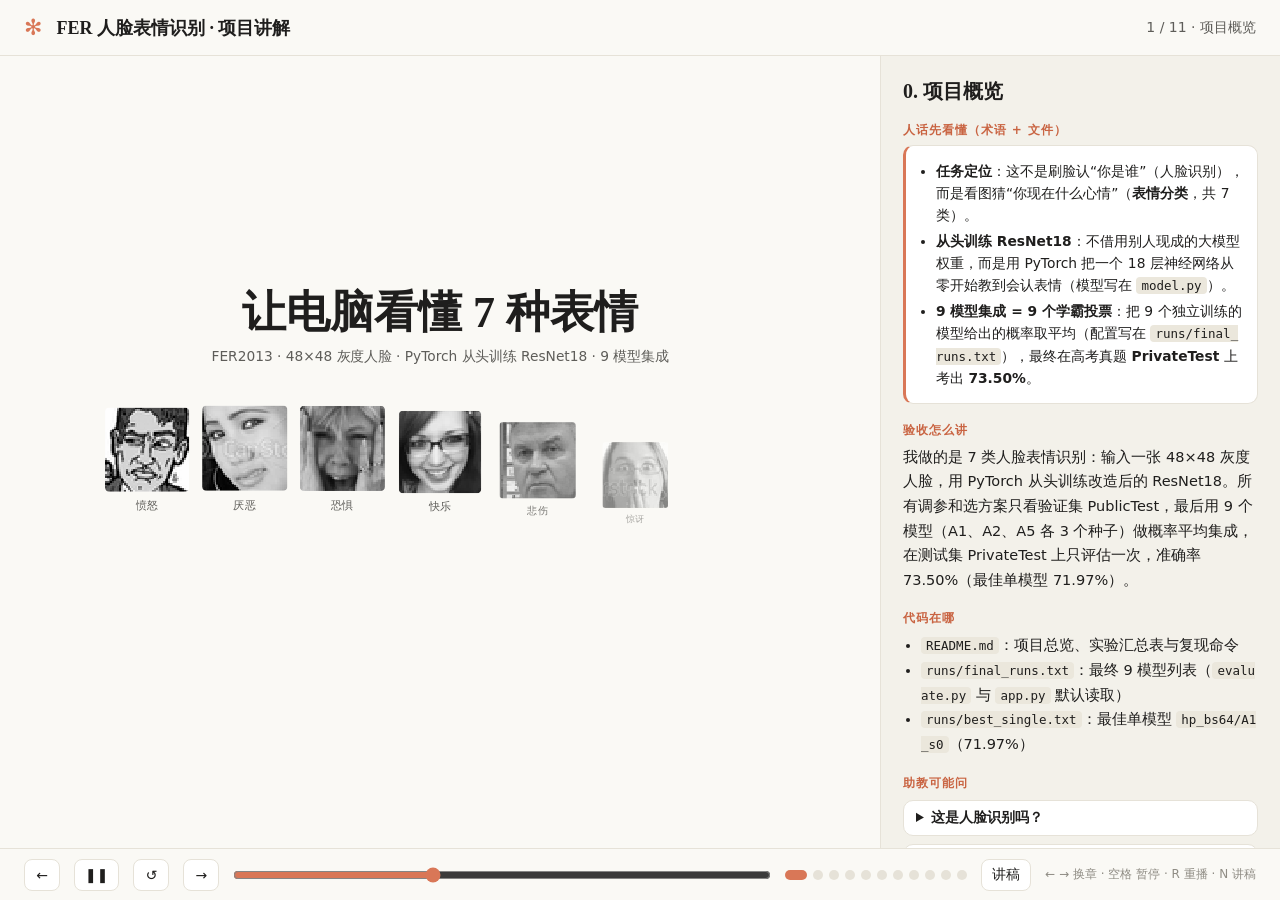
==== commit c1fc3fbe: "docs: 更新 FER 项目讲解动画，同步 9 模型集成、73.50% 准确率及新增实验结论" ====
--- a/docs/FER项目讲解动画.html
+++ b/docs/FER项目讲解动画.html
@@ -23,7 +23,7 @@
   --mono:"JetBrains Mono","Cascadia Code",Consolas,monospace;
 }
 html,body{height:100%;background:var(--bg);color:var(--ink);font-family:var(--sans);overflow:hidden}
-.app{display:grid;grid-template-columns:1fr 360px;grid-template-rows:56px 1fr 52px;height:100vh}
+.app{display:grid;grid-template-columns:1fr 400px;grid-template-rows:56px 1fr 52px;height:100vh}
 .app.no-notes{grid-template-columns:1fr 0}
 header{grid-column:1/3;display:flex;align-items:center;gap:14px;padding:0 24px;border-bottom:1px solid var(--line)}
 header .mark{color:var(--clay);font-size:22px}
@@ -40,6 +40,8 @@
 aside details{background:var(--card);border:1px solid var(--line);border-radius:10px;padding:8px 12px;margin-top:8px}
 aside summary{cursor:pointer;font-size:14px;font-weight:600}
 aside details p{margin-top:6px;color:var(--ink2);font-size:14px}
+aside .plain{background:var(--card);border:1px solid var(--line);border-left:3px solid var(--clay);border-radius:10px;padding:10px 12px;margin-top:6px}
+aside .plain li{margin:4px 0;font-size:13.8px;line-height:1.6}
 footer{grid-column:1/3;display:flex;align-items:center;gap:14px;padding:0 24px;border-top:1px solid var(--line)}
 footer button{border:1px solid var(--line);background:var(--card);color:var(--ink);border-radius:8px;height:32px;min-width:36px;padding:0 10px;font:inherit;font-size:14px;cursor:pointer}
 footer button:hover{border-color:var(--clay)}
@@ -82,7 +84,7 @@
   <section class="scene" id="s0" aria-label="封面">
     <div class="abs" style="left:0;right:0;top:120px;text-align:center">
       <div class="t-hero" data-a="title">让电脑看懂 7 种表情</div>
-      <div class="t-sub" style="margin-top:14px" data-a="sub">FER2013 · 48×48 灰度人脸 · PyTorch 从头训练 ResNet18</div>
+      <div class="t-sub" style="margin-top:14px" data-a="sub">FER2013 · 48×48 灰度人脸 · PyTorch 从头训练 ResNet18 · 9 模型集成</div>
     </div>
     <div class="abs" id="faces0" style="left:0;right:0;top:300px;display:flex;justify-content:center;gap:22px"></div>
     <div class="abs" style="left:0;right:0;top:500px;text-align:center" data-a="score">
@@ -168,7 +170,7 @@
     <div class="abs t-title" style="left:60px;top:40px">每次只加一个改动，每组 3 个随机种子</div>
     <svg class="abs" style="left:40px;top:110px" width="1200" height="480" id="chart6"></svg>
     <div class="abs card" style="left:60px;top:600px;width:1160px;padding:16px 20px" data-a="concl">
-      <span style="font-weight:600">结论：</span><span class="lbl">数据增强提升约 <b class="clay">10 个百分点</b>，远大于种子间波动；标签平滑、Dropout+RandomErasing 的差别都在波动范围内，<b>不能说更好</b>。</span>
+      <span style="font-weight:600">结论：</span><span class="lbl">数据增强提升约 <b class="clay">10.3 个百分点</b>，最显著；标签平滑、Dropout 擦除、类别加权均在波动内；ResNet18 高于 VGG 约 1 个点；超参数试了 lr/batch，batch 64 单次达 71.05%。</span>
     </div>
   </section>
 
@@ -180,8 +182,8 @@
     <svg class="abs" style="left:40px;top:300px" width="760" height="300" id="sel7"></svg>
     <div class="abs card" style="left:840px;top:330px;width:380px;padding:22px;text-align:center" data-a="final">
       <div class="lbl">方案定死后，PrivateTest 只跑一次</div>
-      <div class="num clay" style="font-size:70px;font-weight:600">73.11%</div>
-      <div class="lbl">evaluate.py · 3589 张</div>
+      <div class="num clay" style="font-size:70px;font-weight:600">73.50%</div>
+      <div class="lbl">evaluate.py · 3589 张（最佳单模型 71.97%）</div>
     </div>
   </section>
 
@@ -206,7 +208,7 @@
       <div class="lbl" style="margin-top:6px">模型真正看到的 48×48</div>
     </div>
     <div class="abs" style="left:860px;top:340px;width:360px" id="prob9"></div>
-    <div class="abs lbl" style="left:60px;top:470px;width:760px;line-height:1.8" data-a="note9">为什么一定要缩成 48×48 灰度？模型只在这种图上学过，直接喂高清图等于换了一种数据，准确率反而下降。所以前端和评估用的是<b class="clay">同一套预处理、同一组 6 个模型</b>。</div>
+    <div class="abs lbl" style="left:60px;top:470px;width:760px;line-height:1.8" data-a="note9">为什么一定要缩成 48×48 灰度？模型只在这种图上学过，直接喂高清图等于换了一种数据，准确率反而下降。所以前端和评估用的是<b class="clay">同一套预处理、同一组 9 个模型</b>。</div>
   </section>
 
   <!-- 10 规则与自查 -->
@@ -214,7 +216,7 @@
     <div class="abs t-title" style="left:60px;top:40px">三份数据，三种用途，绝不混用</div>
     <div class="abs" style="left:60px;top:120px;display:flex;gap:24px" id="rule10"></div>
     <div class="abs card" style="left:60px;top:340px;width:1160px;padding:20px 24px" data-a="tests">
-      <div style="font-weight:600;margin-bottom:8px">自动测试保证（pytest，8 项全部通过）</div>
+      <div style="font-weight:600;margin-bottom:8px">自动测试保证（pytest，9 项全部通过）</div>
       <div class="lbl" style="line-height:1.9" id="tests10"></div>
     </div>
   </section>
@@ -253,47 +255,293 @@
 const CURVES = {"A0_s0": [[32.0, 33.5], [48.5, 48.2], [57.0, 49.2], [64.6, 36.6], [71.8, 44.0], [79.1, 48.3], [86.0, 44.8], [90.7, 51.0], [93.4, 51.2], [95.2, 49.7], [96.5, 50.7], [97.5, 54.6], [98.6, 56.0], [99.3, 56.6], [99.7, 58.2], [99.7, 57.8], [99.7, 58.6], [99.7, 57.6], [99.7, 58.1], [99.7, 58.1], [99.7, 58.2], [99.8, 58.6], [99.7, 58.1], [99.8, 58.3], [99.8, 58.5], [99.8, 58.5], [99.8, 58.0], [99.8, 58.3], [99.8, 58.3], [99.8, 58.2], [99.8, 58.1], [99.8, 58.1], [99.8, 58.1], [99.8, 58.2], [99.8, 58.1], [99.8, 58.0], [99.8, 58.2]], "A1_s0": [[26.4, 23.2], [41.4, 44.2], [48.7, 39.8], [52.3, 49.6], [55.0, 51.5], [56.7, 56.1], [57.9, 55.2], [59.4, 56.4], [60.4, 58.2], [61.5, 53.9], [61.8, 54.5], [62.8, 59.7], [63.6, 60.2], [63.8, 58.0], [64.4, 62.2], [65.2, 56.1], [65.5, 58.9], [66.2, 56.9], [66.8, 61.7], [67.0, 62.6], [67.6, 60.1], [67.8, 61.8], [68.7, 62.5], [69.3, 65.2], [69.3, 64.3], [69.6, 63.0], [70.1, 61.6], [70.2, 62.2], [70.8, 63.9], [71.5, 62.8], [74.3, 67.2], [75.0, 67.2], [75.3, 64.8], [75.8, 60.9], [75.7, 66.0], [76.4, 66.5], [76.5, 65.7], [76.8, 61.6], [79.1, 67.8], [80.1, 67.8], [80.4, 68.0], [80.9, 68.0], [81.1, 67.0], [81.3, 67.2], [81.4, 66.9], [82.1, 65.2], [82.0, 67.9], [84.1, 68.1], [85.2, 68.1], [85.3, 69.2], [85.3, 67.4], [85.3, 68.6], [85.8, 67.3], [86.0, 67.6], [86.4, 67.5], [86.6, 67.1], [87.7, 67.9], [88.2, 68.1], [88.3, 67.6], [88.4, 67.8], [88.6, 68.0], [88.6, 67.6], [89.7, 68.4], [89.7, 68.3], [89.8, 68.8], [89.8, 68.3], [90.4, 68.4], [90.0, 68.3], [90.6, 68.7], [90.7, 68.6]]};            // A0_s0 / A1_s0 每轮 [train_acc, val_acc]（%）
 const CLS = ["愤怒 Angry","厌恶 Disgust","恐惧 Fear","快乐 Happy","悲伤 Sad","惊讶 Surprise","中性 Neutral"];
 const TRAIN_COUNT = [3995,436,4097,7215,4830,3171,4965];
-const RECALL = [65.78,70.91,50.57,91.47,62.12,83.89,75.56];  // PrivateTest 各类召回率
+const RECALL = [66.80,72.73,51.14,91.24,61.62,83.41,77.48];  // PrivateTest 各类召回率（9 模型集成）
 const ABL = [ // PublicTest，3 个种子 均值 ± 标准差（不加 TTA）
   {k:"A0",d:"无增强",m:58.87,s:0.61},{k:"A1",d:"+ 数据增强",m:69.19,s:0.52},
-  {k:"A2",d:"+ 标签平滑 0.1",m:69.26,s:0.46},{k:"A3",d:"+ Dropout + Erasing",m:68.83,s:0.31}];
-const SEL = [["最佳单模型",70.30],["A1 × 3",71.50],["A2 × 3",70.63],["A1+A2 × 6",71.52]];
+  {k:"A2",d:"+ 标签平滑",m:69.26,s:0.46},{k:"A3",d:"+ Dropout擦除",m:68.83,s:0.31},
+  {k:"A5",d:"+ 类别加权",m:68.88,s:0.30},{k:"V1",d:"VGG 对比",m:68.71,s:0.58}];
+const SEL = [["最佳单模型(bs64)",71.05],["A1 × 3",71.50],["A1+A2 × 6",71.52],["A1+A2+A5 × 9",71.69]];
 
 // ===== 讲稿：每章 怎么讲 / 代码在哪 / 可能被问 =====
 const NOTES = [
- {t:"项目概览", say:"我们做的是人脸表情识别：输入一张 48×48 的灰度人脸，输出 7 种表情之一。模型是改造过的 ResNet18，用 PyTorch 从头训练；最终 6 个模型集成，在 PrivateTest 上准确率 73.11%。",
-  code:["<code>README.md</code>：整体说明和复现命令","<code>final_runs.txt</code>：最终用的 6 个模型"],
-  qa:[["这是人脸识别吗？","不是。人脸识别是认出“是谁”，我们做的是判断“什么表情”。"],["73.11% 怎么来的？","方案在 PublicTest 上选定之后，用 evaluate.py 在 PrivateTest 上只跑了一次。"]]},
- {t:"数据：CSV 怎么变成图片", say:"CSV 每一行是一张脸：emotion 是 0–6 的标签，Usage 说明属于哪个子集，pixels 是 2304 个数字，正好是 48×48，reshape 一下就是图。三份数据 28709 / 3589 / 3589，官方划分不改。类别不平衡：厌恶只有 436 张。",
-  code:["<code>dataset.py</code> → <code>_parse_csv</code>：逐行解析并检查 2304 个像素","<code>dataset.py</code> → <code>load_split</code>：唯一的取数入口，第一次解析后缓存成 npz","<code>check_data.py</code>：数据审计，结果在 <code>reports/data_check/</code>"],
-  qa:[["数据检查做了什么？","检查三个子集数量、标签范围 0–6、尺寸 48×48、均值方差，找出 13 张空白图和跨子集重复图。"],["类别不平衡怎么处理？","我们如实报告了每类的召回率；厌恶样本最少，但准确率不算最低，最难的是恐惧。"]]},
- {t:"预处理与数据增强", say:"像素先除以 255 变成 0–1，再减均值 0.5077、除标准差 0.2550。均值和标准差只用训练集算，避免偷看测试集。训练时再做随机翻转、旋转 ±10°、平移 10%、缩放 0.9–1.1，验证、测试、前端都不做增强。预处理只写在一个函数里，三处共用。",
-  code:["<code>dataset.py</code> → <code>build_transform(train)</code>：train=True 加增强，False 只标准化","<code>dataset.py</code> → <code>MEAN / STD</code>","<code>tests/test_pipeline.py</code>：检查前端与评估的预处理完全相同"],
-  qa:[["为什么要标准化？","让输入大致在 0 附近、尺度统一，训练更稳定、收敛更快。"],["为什么测试时不做增强？","测试要评估真实表现，随机变换会让结果不稳定；翻转 TTA 是另一回事，是固定的两次预测取平均。"]]},
- {t:"模型结构", say:"用的是 ResNet18，不用预训练权重。改了三处：第一层卷积改成单通道、3×3、步长 1；去掉 maxpool；最后加 Dropout 再接 7 类全连接。特征图 48 → 24 → 12 → 6，再全局平均池化得到 512 维。残差连接让输出等于 F(x) + x，深层网络也好训练。",
-  code:["<code>model.py</code> → <code>build_model</code>：全部改动就这几行"],
-  qa:[["为什么不用预训练？","ImageNet 是 224×224 彩色自然图，和 48×48 灰度人脸差别大；从头训练也能超过 70%，结构也更好解释。"],["残差连接有什么用？","梯度可以直接沿着 +x 那条路往回传，缓解深层网络梯度消失、退化的问题。"],["参数量大约多少？","约 1100 万（ResNet18 量级）。"]]},
- {t:"训练过程与损失函数", say:"每次取 128 张图，前向得到 7 个分数，softmax 变成概率，用交叉熵算 loss，反向传播求梯度，SGD 更新参数。学习率 0.01，PublicTest 准确率 5 轮不升就减半，20 轮不升就早停，最多 100 轮。GPU 上用混合精度加速。每轮把 loss 和准确率记到 log.csv。",
-  code:["<code>train.py</code> → <code>train_one_epoch</code> / <code>validate</code>","<code>train.py</code> → <code>main</code>：优化器、调度器、早停、保存 best.pt / last.pt","<code>runs/*/log.csv</code>、<code>curves.png</code>：训练记录"],
-  qa:[["交叉熵为什么适合分类？","它直接惩罚“正确类概率低”，概率越接近 1 损失越接近 0，和准确率目标一致。"],["标签平滑是什么？","把正确类的目标从 1 改成 0.9 左右，其余类分一点，防止模型过度自信（A2 实验）。"],["best.pt 按什么选？","按 PublicTest 准确率最高的那一轮，不看 PrivateTest。"]]},
- {t:"过拟合与数据增强", say:"这是真实训练曲线。不加增强的 A0，训练集准确率冲到 99.8%，验证集停在 58% 左右，差距巨大，就是过拟合，在背答案。加了增强的 A1，训练集更难，曲线涨得慢，但验证集到了 68–69%。",
-  code:["<code>runs/A0_s0/log.csv</code>、<code>runs/A1_s0/log.csv</code>","<code>utils.py</code> → <code>plot_curves</code>：画曲线"],
-  qa:[["怎么判断过拟合？","训练集准确率远高于验证集，而且验证集不再上升甚至下降。"],["除了增强还有什么防过拟合？","weight decay 5e-4、Dropout、早停。"],["为什么 A1 的训练准确率反而低？","它是在随机变换后的图上算的，题目变难了，这正是增强在起作用。"]]},
- {t:"消融实验与结论", say:"消融实验每组只比上一组多一个改动。每组跑 3 个随机种子，报告均值和标准差。数据增强从 58.87% 提到 69.19%，提升约 10 个百分点，远大于约 0.3–0.6 的标准差；标签平滑和 Dropout+RandomErasing 的差别都在波动范围内，所以不能说它们更好。",
-  code:["<code>train.py</code> → <code>EXPERIMENTS</code>：A0–A3 的定义","<code>reports/model_selection.md</code>：所有模型的 PublicTest 结果"],
-  qa:[["为什么要跑 3 个种子？","单次结果有随机波动，项目要求结论要有充分实验支撑，不能凭单次结果说某方法更好。"],["A2 比 A1 高 0.07，算提升吗？","不算，差距比标准差小得多，属于随机波动。"]]},
- {t:"集成与翻转 TTA", say:"翻转 TTA：同一张图原图和水平翻转各预测一次，概率取平均；每个模型用不用由它自己在 PublicTest 上决定。集成：6 个模型的概率再取平均，不同模型犯的错不完全一样，平均后互相抵消。在 PublicTest 上比较四种方案，六模型最高 71.52%，选它；然后才在 PrivateTest 上跑一次，得到 73.11%。",
-  code:["<code>utils.py</code> → <code>predict_probs</code> / <code>model_probs</code>：TTA 与集成，评估和前端共用","<code>evaluate.py</code>：唯一读取 PrivateTest 的脚本","<code>reports/PrivateTest_ensemble6/</code>：最终结果"],
-  qa:[["为什么 PrivateTest 比 PublicTest 还高？","两个子集图片不同，有随机差异；我们没有在 PrivateTest 上做任何选择，所以这是真实的一次性结果。"],["A1×3 和六模型只差 1 张图，为什么选六模型？","事先约定按 PublicTest 最高者选，不事后改规则。"]]},
- {t:"结果分析", say:"快乐和惊讶最好认，召回率 91% 和 84%；恐惧最难，只有 51%。看混淆矩阵：恐惧有 100 张被认成悲伤、66 张认成愤怒；悲伤有 113 张被认成中性。这些表情本身就很像，48×48 的小图里差别更小。",
-  code:["<code>reports/PrivateTest_ensemble6/classification_report.txt</code>","<code>reports/PrivateTest_ensemble6/confusion_matrix.png</code>"],
-  qa:[["召回率和准确率有什么区别？","召回率是某一类里被认对的比例；准确率是全部图片里认对的比例。"],["怎么改进恐惧类？","可以试类别加权损失、更多数据或更强的模型，但需要再做实验验证。"]]},
- {t:"网页演示", say:"演示网页先用 YuNet 找到人脸，按两只眼睛把脸转正，裁一个 1.2 倍的正方形，再缩成 48×48 灰度图——也就是把任何照片变成 FER2013 的样子。之后的预处理、6 个模型和 TTA 都和评估完全一样。演示只用于展示，不参与任何评估。",
-  code:["<code>app.py</code> → <code>detect_faces</code> / <code>align_crop</code> / <code>predict</code> / <code>detect_live</code>","<code>dataset.py</code> → <code>preprocess_face</code>"],
-  qa:[["为什么预览图这么糊？","显示的就是模型真正看到的 48×48 输入；想用高清图需要换高分辨率数据集重新训练。"],["真实摄像头准确率也是 73% 吗？","不一定。73.11% 是 FER2013 测试集上的结果，真实场景光线、角度不同。"]]},
- {t:"数据用途与自查", say:"Training 只用来训练；PublicTest 用来选模型、选 TTA、选集成方案；PrivateTest 只在一切确定后评估一次。这些规则不靠口头保证，测试代码会自动检查训练过程从不读取 PrivateTest。",
-  code:["<code>tests/test_pipeline.py</code>：8 项测试","<code>docs/训练过程说明.md</code>：训练环境、Colab 用法、复现步骤"],
-  qa:[["怎么证明没有用测试集调参？","训练脚本只读 Training 和 PublicTest，有测试自动检查；PrivateTest 只出现在 evaluate.py 等少数文件里，结果只生成过一次。"],["怎么复现？","复核准确率：python evaluate.py（或双击 verify_test.bat）得到 73.11%。重新训练：python train.py --exp A1 --seed 0 --out runs_local，参数都在每个模型目录的 config.json；GPU 有少量随机性，重训约有 ±0.5% 差别。"]]},
+ {
+  "t": "项目概览",
+  "plain": [
+   "<b>任务定位</b>：这不是刷脸认“你是谁”（人脸识别），而是看图猜“你现在什么心情”（<b>表情分类</b>，共 7 类）。",
+   "<b>从头训练 ResNet18</b>：不借用别人现成的大模型权重，而是用 PyTorch 把一个 18 层神经网络从零开始教到会认表情（模型写在 <code>model.py</code>）。",
+   "<b>9 模型集成 = 9 个学霸投票</b>：把 9 个独立训练的模型给出的概率取平均（配置写在 <code>runs/final_runs.txt</code>），最终在高考真题 <b>PrivateTest</b> 上考出 <b>73.50%</b>。"
+  ],
+  "say": "我做的是 7 类人脸表情识别：输入一张 48×48 灰度人脸，用 PyTorch 从头训练改造后的 ResNet18。所有调参和选方案只看验证集 PublicTest，最后用 9 个模型（A1、A2、A5 各 3 个种子）做概率平均集成，在测试集 PrivateTest 上只评估一次，准确率 73.50%（最佳单模型 71.97%）。",
+  "code": [
+   "<code>README.md</code>：项目总览、实验汇总表与复现命令",
+   "<code>runs/final_runs.txt</code>：最终 9 模型列表（<code>evaluate.py</code> 与 <code>app.py</code> 默认读取）",
+   "<code>runs/best_single.txt</code>：最佳单模型 <code>hp_bs64/A1_s0</code>（71.97%）"
+  ],
+  "qa": [
+   [
+    "这是人脸识别吗？",
+    "不是。人脸识别是认“这个人是谁”，我们做的是“人脸表情识别（FER）”，属于 7 分类图像分类任务。"
+   ],
+   [
+    "73.50% 怎么来的？",
+    "所有方案都在 PublicTest 上定死后，由 <code>evaluate.py</code> 在 PrivateTest（3589 张）上只跑了一次得出，没有拿测试集调过参。"
+   ]
+  ]
+ },
+ {
+  "t": "数据：CSV 怎么变成图片",
+  "plain": [
+   "<b>CSV 还原成图（<code>reshape</code>）</b>：原始数据是一张表格，每行把 48×48 张黑白照片拉平存成 2304 个数字（0 黑 ~ 255 白）。<code>dataset.py</code> 把这串数折回二维矩阵，就变回照片了。",
+   "<b>npz 缓存</b>：每次读大 CSV 要 1 分钟，<code>dataset.py</code> 第一次读完会打包存成 <code>data/fer2013.npz</code>，之后 1 秒加载。",
+   "<b>三划分（官方固定）</b>：<code>Training</code>（28,709）= 平时刷题库；<code>PublicTest</code>（3,589）= 模拟考；<code>PrivateTest</code>（3,589）= 高考真题（考前封存）。",
+   "<b>类别不平衡</b>：快乐有 7,215 张，厌恶只有 436 张（差 16 倍），所以不能只看总准确率，还要看每类召回率（<code>check_data.py</code> 负责体检）。"
+  ],
+  "say": "数据读取全部收敛在 dataset.py：逐行解析 CSV 的 emotion、Usage 和 2304 个像素并 reshape 成 48×48 灰度图，首次解析后缓存成 npz 提速。我们严格沿用官方三划分（28709 / 3589 / 3589），并用 check_data.py 做了数据检查，发现了类别极不平衡（厌恶仅 436 张）以及少量空白图和跨子集重复图。",
+  "code": [
+   "<code>dataset.py</code> 第 36–58 行（<code>_parse_csv</code>）：解析 CSV 并校验每行 2304 像素",
+   "<code>dataset.py</code> 第 69–89 行（<code>load_all / load_split</code>）：npz 缓存与唯一取数入口",
+   "<code>check_data.py</code>：数据体检脚本，报告输出在 <code>reports/data_check/</code>"
+  ],
+  "qa": [
+   [
+    "数据检查查了什么？",
+    "<code>check_data.py</code> 核对了三个子集数量、标签范围 0–6、图像尺寸 48×48、均值方差，并查出 13 张几乎纯色的空白图和跨子集重复图；为了遵守官方协议，我们保留原划分不做篡改。"
+   ],
+   [
+    "类别不平衡怎么处理？",
+    "我们专门做了 A5 类别加权损失实验，并如实报告了 7 类各自的召回率；虽然厌恶样本最少，但最终召回有 72.7%，最难的其实是恐惧（51.1%）。"
+   ]
+  ]
+ },
+ {
+  "t": "预处理与数据增强",
+  "plain": [
+   "<b>标准化（<code>Normalize</code>）</b>：像素先除以 255 变到 0~1，再减均值 <code>0.5077</code>、除标准差 <code>0.2550</code>，把所有图片的明暗统一到 0 附近，模型学起来更稳。这两个数<b>只用 Training 算</b>，绝不偷看测试集。",
+   "<b>数据增强（<code>augment</code>）</b>：只在平时刷题（训练）时，把同一张脸随机<b>左右镜像（HorizontalFlip）、歪头 ±10°（旋转）、挪动 10%（平移）、缩放 0.9–1.1</b>，逼模型学真正表情而不是背原图。",
+   "<b>三处共用防走样</b>：<code>train.py</code>、<code>evaluate.py</code>、<code>app.py</code> 全部调用 <code>dataset.py</code> 里的同一个 <code>build_transform()</code>，确保训练、测试、网页看到的图标准完全一致。"
+  ],
+  "say": "预处理都在 dataset.py 的 build_transform 里：先除以 255，再用仅从训练集统计的均值 0.5077 和标准差 0.2550 做标准化。只在训练时开启随机水平翻转和仿射变换（旋转、平移、缩放）做数据增强；验证、测试和网页演示全部只做标准化，三处共用同一函数，不会出现不一致。",
+  "code": [
+   "<code>dataset.py</code> 第 32–33 行：<code>MEAN = 0.5077</code>、<code>STD = 0.2550</code>",
+   "<code>dataset.py</code> 第 92–105 行（<code>build_transform</code>）：<code>train=True</code> 加增强，<code>False</code> 只标准化",
+   "<code>dataset.py</code> 第 123–127 行（<code>preprocess_face</code>）：供前端 <code>app.py</code> 复用"
+  ],
+  "qa": [
+   [
+    "为什么要做标准化？",
+    "把输入数值统一缩放到 0 附近、方差接近 1，梯度更新不会忽大忽小，训练更稳、收敛更快。"
+   ],
+   [
+    "为什么验证和测试不做增强？",
+    "验证和测试要客观反映真实水平，随机旋转缩放会让结果每次不一样；而后面用的“翻转 TTA”是确定的原图+镜像取平均，不是随机增强。"
+   ]
+  ]
+ },
+ {
+  "t": "模型结构",
+  "plain": [
+   "<b>ResNet18 是什么</b>：一个 18 层的卷积神经网络（CNN），浅层找边缘线条，中层找眉眼嘴角，深层组合成表情判断。全部代码就在 <code>model.py</code>（只有 19 行）。",
+   "<b>为什么要改三处</b>：原版 ResNet18 是给 224×224 彩色大图用的，一上来用大扫把（<code>7×7/步长2</code>）加暴力压缩（<code>maxpool</code>），会把 48×48 小脸瞬间压成 12×12、细节全糊。我们改成细扫的 <b>1 通道 3×3/步长 1</b>，<b>去掉 maxpool</b>，让尺寸慢慢变小：<b>48 → 24 → 12 → 6</b>。",
+   "<b>残差连接（<code>F(x) + x</code>）</b>：18 层太深，信息传到后面容易衰减；残差就是修一条“直通高架桥（+x）”把输入抄近道加到输出上，反向传播时梯度也能直接传回去。",
+   "<b>Dropout + FC</b>：最后全局平均池化成 512 个数字，加一层 <code>Dropout</code>（训练时随机关掉一部分神经元防偷懒），再接全连接层（<code>Linear</code>）输出 7 类分数。"
+  ],
+  "say": "模型定义在 model.py 里，是基于 PyTorch 的 ResNet18 从头训练，专门针对 48×48 灰度小图改了三处：第一层 conv1 改成单通道 3×3 步长 1；去掉 maxpool 保留空间分辨率，让 4 个残差阶段的特征图依次为 48、24、12、6；最后在全连接层前加了可配置的 Dropout 输出 7 类。残差连接 F(x)+x 让深层网络梯度能顺畅回传。",
+  "code": [
+   "<code>model.py</code> 第 7–18 行（<code>build_model</code>）：全文件就 19 行，第 15–17 行就是全部三处改造"
+  ],
+  "qa": [
+   [
+    "为什么不用预训练权重？",
+    "ImageNet 预训练是 224×224 彩色自然物体，和 48×48 灰度人脸差别很大；而且改造首层后从头训练也能超过 70%，结构更干净、更好解释。"
+   ],
+   [
+    "残差连接有什么用？",
+    "反向传播时梯度可以沿着 +x 这条捷径直接往回传，避免深层网络梯度消失或退化。"
+   ],
+   [
+    "参数量大约多少？",
+    "约 1100 万（标准 ResNet18 量级）。"
+   ]
+  ]
+ },
+ {
+  "t": "训练过程与损失函数",
+  "plain": [
+   "<b>batch 128 与 epoch（一轮）</b>：每次取 128 张图算一次错、改一次参数；把 28,709 张练习题全刷完一遍叫 <b>1 个 epoch</b>（核心循环在 <code>train.py</code>）。",
+   "<b>softmax + 交叉熵（<code>CrossEntropyLoss</code>）</b>：模型先输出 7 个原始分数（logits），<code>softmax</code> 把它们变成百分比概率；<b>交叉熵就是扣分规则</b>——正确类别的概率越低扣分越狠，猜对越接近 1，loss 越接近 0。",
+   "<b>反向传播 + SGD</b>：算完扣分后往回找每个参数该怎么调，用 <b>SGD</b>（带 Nesterov 动量 0.9 和权重衰减 weight decay 5e-4）更新参数。",
+   "<b>学习率衰减 + 早停 + 混合精度</b>：学习率（lr 0.01）是改参数的步子大小；模拟考（PublicTest）连续 5 轮没涨就把步子减半（<code>ReduceLROnPlateau</code>），连续 20 轮没涨就提前交卷（<b>早停</b>）；GPU 上开混合精度（AMP）加速训练。"
+  ],
+  "say": "训练全在 train.py 里完成：每批 128 张图，前向输出 7 类分数，用交叉熵损失 CrossEntropyLoss 算误差，反向传播后用 SGD（lr 0.01、Nesterov 动量 0.9、weight decay 5e-4）更新参数。每轮都在 PublicTest 上验证，连续 5 轮不升就把学习率减半，连续 20 轮不升早停，最多 100 轮，并把每轮指标记录在 log.csv 里。",
+  "code": [
+   "<code>train.py</code> 第 60–92 行：<code>train_one_epoch</code>（单轮训练）与 <code>validate</code>（验证）",
+   "<code>train.py</code> 第 122–128 行：损失函数、SGD 优化器、学习率调度器、混合精度",
+   "<code>train.py</code> 第 145–169 行：训练循环、早停、保存 <code>best.pt</code> 与断点续训 <code>last.pt</code>"
+  ],
+  "qa": [
+   [
+    "交叉熵为什么适合分类？",
+    "它直接衡量预测概率分布和真实标签的差距，重点惩罚“正确类概率给低了”的情况，和提高分类准确率方向完全一致。"
+   ],
+   [
+    "标签平滑（Label Smoothing）是什么？",
+    "把正确类的目标从绝对的 1 改成 0.9，其余 6 类分一点小数，防止模型过度自信（对应 A2 实验）。"
+   ],
+   [
+    "best.pt 按什么标准保存？",
+    "只按 PublicTest（验证集）准确率最高的那一轮保存，绝不看 PrivateTest。"
+   ]
+  ]
+ },
+ {
+  "t": "过拟合与数据增强",
+  "plain": [
+   "<b>什么是过拟合（Overfitting）</b>：就是<b>“死记硬背练习题”</b>——练习题（Training）考 99.8%，一换模拟考（PublicTest）只考 58%，中间差了 40 个百分点。",
+   "<b>对比曲线怎么看</b>：灰线是无增强的 <code>A0_s0</code>，第 17 轮后模拟考就卡死不动了；橙线是加了数据增强的 <code>A1_s0</code>，虽然练习题变难了（准确率爬得慢），但模拟考一路涨到 <b>68–69%</b>，真正学到了表情规律。",
+   "<b>数据来源</b>：图里的线不是示意图，是直接从真实训练日志 <code>runs/A0_s0/log.csv</code> 和 <code>runs/A1_s0/log.csv</code> 画出来的。"
+  ],
+  "say": "这张图是真实训练日志画出的曲线。不加数据增强的 A0，训练集冲到 99.8%，但验证集停在 58% 左右，差 40 个百分点，属于严重过拟合；加上数据增强（A1）后，训练题变难了，但验证集涨到了 68–69%，训练和验证的差距大幅缩小。",
+  "code": [
+   "<code>runs/A0_s0/log.csv</code>、<code>runs/A1_s0/log.csv</code>：每轮真实训练与验证记录",
+   "<code>utils.py</code> 第 134–149 行（<code>plot_curves</code>）：自动把 log.csv 画成 <code>curves.png</code>"
+  ],
+  "qa": [
+   [
+    "怎么判断模型过拟合了？",
+    "看曲线：训练集准确率很高（接近 100%），但验证集准确率远远低于训练集且不再上升甚至开始下降。"
+   ],
+   [
+    "除了数据增强，还用了哪些防过拟合手段？",
+    "权重衰减 weight decay 5e-4、早停（patience 20），并在 A3 实验中对比了 Dropout 0.4 和 RandomErasing。"
+   ],
+   [
+    "为什么 A1 的训练集准确率反而比 A0 低？",
+    "因为 A1 的训练准确率是在随机翻转、旋转、缩放后的“变难版图片”上算的，这正好说明模型没法死背原图了。"
+   ]
+  ]
+ },
+ {
+  "t": "消融实验与结论",
+  "plain": [
+   "<b>消融实验（Ablation）</b>：就是<b>控制变量做对照</b>——每次只加一个改动，其余条件完全不变，才能分清到底是谁在提分（配置定义在 <code>train.py</code> 的 <code>EXPERIMENTS</code>）。",
+   "<b>为什么要跑 3 个随机种子（均值 ± 标准差）</b>：神经网络初始化和打乱数据有随机性，只跑 1 次可能是撞大运；每组跑 3 个种子看波动范围（标准差约 0.3–0.6%），结论才站得住脚。",
+   "<b>六组对比结果</b>：<code>A0→A1</code> 加数据增强涨了 <b>+10.3 个百分点</b>（最硬核的提升）；<code>A2</code> 标签平滑、<code>A3</code> Dropout+随机擦除、<code>A5</code> 类别加权损失单模型都在波动内；<code>V1</code> 换成没有残差连接的 8 层 VGG 低了约 1 个点。另外在单种子上试了学习率和 batch size，<code>batch 64</code> 最高（71.05%）。"
+  ],
+  "say": "我们做了严格控制变量的消融实验，且每组跑 3 个随机种子报告均值和标准差。数据增强（A1）把验证集从 58.87% 提到 69.19%，远超随机波动；标签平滑（A2）、Dropout+随机擦除（A3）、类别加权（A5）单看都在波动范围内；换成 VGG（V1）比 ResNet18 低约 1 个百分点。超参数也对比了学习率和 batch size，batch 64 单次最好（71.05%）。",
+  "code": [
+   "<code>train.py</code> 第 36–41 行（<code>EXPERIMENTS</code>）：消融配置定义",
+   "<code>reports/model_selection.md</code>：A0–A3、A5、V1 与超参数的完整 PublicTest 记录"
+  ],
+  "qa": [
+   [
+    "为什么要跑 3 个随机种子？",
+    "单次训练有随机波动，项目要求任何改进结论都要有充分实验支撑，不能靠一次运气宣称某方法更好。"
+   ],
+   [
+    "为什么还试了 VGG 和类别加权？",
+    "对应 PPT 的改进方向：验证残差结构（ResNet18 vs VGG）和处理类别不平衡（A5 加权损失）是否有效；实验证明 ResNet18 优于 VGG，A5 单模型没超过 A1 但给集成提供了多样性。"
+   ]
+  ]
+ },
+ {
+  "t": "集成与翻转 TTA",
+  "plain": [
+   "<b>翻转 TTA（Test-Time Augmentation）</b>：考试时，把同一张脸<b>正着看一眼 + 左右镜像再看一眼</b>，把两次算出的概率取平均（写在 <code>utils.py</code> 的 <code>model_probs</code>）。每个模型开不开 TTA，由它自己在模拟考 PublicTest 上决定，结果存在 <code>summary.json</code>。",
+   "<b>9 模型集成（Ensemble）</b>：就是<b>9 个学霸集体投票</b>——把 A1、A2、A5 各 3 个种子共 9 个模型的预测概率取平均（写在 <code>evaluate.py</code>）。不同模型犯错的地方不一样，一平均就把错互相抵消了。",
+   "<b>先定方案，再考一次</b>：在 PublicTest 上比较后，9 模型 <b>71.69%</b> 超过 6 模型 71.52% 和单模型 71.05%；定死方案后，才在高考真题 PrivateTest 上跑一次，拿到 <b>73.50%</b>。"
+  ],
+  "say": "推理阶段结合了水平翻转 TTA 和多模型集成：TTA 是原图与翻转图各预测一次取概率平均，每个模型是否启用由它在 PublicTest 上的表现决定；集成是把 A1、A2、A5 共 9 个模型的概率再取平均。PublicTest 上九模型最高（71.69%），确定方案后由 evaluate.py 在 PrivateTest 上只跑了一次，得到 73.50%。",
+  "code": [
+   "<code>utils.py</code> 第 79–84 行（<code>model_probs</code>）：水平翻转 TTA 推理，评估和前端共用",
+   "<code>evaluate.py</code> 第 60–72 行：加载 9 个模型做概率平均，<b>唯一</b>读取 PrivateTest 的脚本",
+   "<code>reports/PrivateTest_ensemble9/</code>：最终 9 模型报告（<code>PrivateTest/</code> 为最佳单模型）"
+  ],
+  "qa": [
+   [
+    "为什么 PrivateTest（73.50%）比 PublicTest（71.69%）还高？",
+    "两个子集图片不同，本来就有自然差异；因为我们全程没在 PrivateTest 上做过任何选择，这是真实的一次性泛化结果。"
+   ],
+   [
+    "九模型比六模型在验证集只高 0.17%，为什么换？",
+    "事先定好了换方案规则：只要新集成在 PublicTest 超过 71.52% 就换，遵守事先约定不事后改标准；最终 PrivateTest 也从 73.11% 提到了 73.50%。"
+   ]
+  ]
+ },
+ {
+  "t": "结果分析",
+  "plain": [
+   "<b>召回率（Recall）是什么</b>：就是“某一类真实表情里，模型抓对了多少”。比如 879 张笑脸抓对了 802 张，快乐的召回率就是 <b>91.2%</b>。",
+   "<b>混淆矩阵（Confusion Matrix）是什么</b>：就是一张“错题流向表”，看模型最爱把哪种表情误认成哪种。比如 <b>恐惧</b> 召回最低（51.1%），528 张里有 94 张被认成悲伤、68 张被认成愤怒；悲伤有 112 张被认成中性。",
+   "<b>为什么会混</b>：48×48 灰度图分辨率很低，而且恐惧/悲伤/愤怒在皱眉瞪眼时本身就很接近，连人眼看都会犹豫。"
+  ],
+  "say": "从 PrivateTest 的分类报告和混淆矩阵看，快乐（91.2%）和惊讶（83.4%）表情特征最明显、识别最好；恐惧召回最低（51.1%），最常被误认成悲伤（94 张）和愤怒（68 张），悲伤也常被认成中性（112 张）。主要受限于 48×48 灰度图分辨率低以及这几类表情本身相似度高。",
+  "code": [
+   "<code>reports/PrivateTest_ensemble9/classification_report.txt</code>：各类精确率、召回率、F1",
+   "<code>reports/PrivateTest_ensemble9/confusion_matrix.png</code>：混淆矩阵热力图"
+  ],
+  "qa": [
+   [
+    "召回率和总准确率有什么区别？",
+    "总准确率是全部 3589 张图里一共猜对的比例（73.50%）；召回率是单看某一个表情类别里猜对的比例，能暴露少数类或难类的短板。"
+   ],
+   [
+    "怎么改进恐惧类？",
+    "我们试过 A5 类别加权损失，单模型没有超过 A1；根本瓶颈在于 48×48 像素太低且数据集标签本身有歧义，进一步提升需要更高清的数据或更强模型。"
+   ]
+  ]
+ },
+ {
+  "t": "网页演示",
+  "plain": [
+   "<b>为什么不能把高清自拍直接喂给模型</b>：模型只在 48×48 的黑白正脸图上学过，直接喂高清彩色大图等于换了考卷，准确率会暴跌。",
+   "<b><code>app.py</code> 做的 4 步转换</b>：① 用 OpenCV 内置的 <b>YuNet</b> 框出人脸和双眼；② 按双眼连线角度把歪头转正（<code>align_crop</code>）；③ 裁一个 1.2 倍正方形并缩成 48×48 灰度图；④ 调用和评估完全一样的 <code>preprocess_face</code> + 9 模型 + TTA。",
+   "<b>为什么实时摄像头不卡</b>：后端只在 320px 缩略图上检测，只把几百字节的人脸框坐标和概率发回浏览器，由前端 JS 在视频上叠一层 Canvas 画框，不来回传整张图片。"
+  ],
+  "say": "网页演示写在 app.py，支持实时摄像头和上传拍照。核心思路是把任意照片先处理成 FER2013 的样子：用 YuNet 找人脸并按双眼转正，裁成 48×48 灰度图，再走与 evaluate.py 完全一致的预处理、9 模型集成和 TTA。前端只做演示，不参与任何测试集打分。",
+  "code": [
+   "<code>app.py</code> 第 49–85 行（<code>detect_faces / align_crop</code>）：YuNet 检测与双眼转正裁剪",
+   "<code>app.py</code> 第 100–149 行（<code>ensemble_probs / predict / detect_live</code>）：批量集成推理",
+   "<code>dataset.py</code> 第 123–127 行（<code>preprocess_face</code>）：与评估共享的预处理入口"
+  ],
+  "qa": [
+   [
+    "为什么界面里“模型看到的人脸”那么糊？",
+    "因为展示的就是模型真实收到的 48×48 灰度图；如果想直接吃高清图，必须换高分辨率数据集重新训练。"
+   ],
+   [
+    "真实摄像头里准确率也能到 73.50% 吗？",
+    "不一定。73.50% 是 FER2013 测试集上的成绩，真实摄像头的光线、角度和人脸分布都不同，表情明显一些会更准。"
+   ]
+  ]
+ },
+ {
+  "t": "数据用途与自查",
+  "plain": [
+   "<b>防数据泄漏的红线</b>：平时只用 <code>Training</code> 练，所有挑模型、调超参数、定 TTA 和集成全只用 <code>PublicTest</code>，<code>PrivateTest</code> 只在全部定案后由 <code>evaluate.py</code> 跑一次。",
+   "<b>怎么用代码自证清白</b>：不是靠嘴说，而是写了 <b>9 项 <code>pytest</code> 自动测试</b>（<code>tests/test_pipeline.py</code>），自动检查训练过程绝不读 PrivateTest、源码里只有极少数文件出现 PrivateTest、前端和评估误差小于 <code>1e-5</code>、且不会误覆盖已有模型。",
+   "<b>一键复核脚本</b>：验收现场双击 <code>scripts/verify_test.bat</code> 就能直接复现 <b>73.50%</b>（9 模型）或 <b>71.97%</b>（最佳单模型）。"
+  ],
+  "say": "整个项目严格遵守三划分协议：Training 训练，PublicTest 做一切选择，PrivateTest 只做最终评估。我们用 tests/test_pipeline.py 里的 9 项自动测试做硬性校验，确保训练绝不读取 PrivateTest、前端和评估预处理完全一致，现场可以直接用 verify_test.bat 复核 73.50%。",
+  "code": [
+   "<code>tests/test_pipeline.py</code>：9 项自动测试（防泄漏、防覆盖、一致性检查）",
+   "<code>scripts/verify_test.bat</code>：Windows 一键复核 73.50% / 71.97%",
+   "<code>references/references.yaml</code>：参考项目与开源模型说明"
+  ],
+  "qa": [
+   [
+    "怎么证明没有用测试集调参？",
+    "<code>train.py</code> 只读 Training 和 PublicTest，<code>tests/test_pipeline.py</code> 会自动监听并静态扫描源码，确认训练相关文件里绝不出现 PrivateTest。"
+   ],
+   [
+    "现场怎么复现？",
+    "双击 <code>scripts/verify_test.bat</code>（或运行 <code>python evaluate.py</code>）选 1 得 73.50%，选 2（<code>--single</code>）得最佳单模型 71.97%；重训用 <code>python train.py --exp A1 --seed 0 --out runs_local</code>。"
+   ],
+   [
+    "参考来源和代码是怎么完成的？",
+    "思路参考了 GitHub 上 LetheSec 的项目（ResNet 首层改 3×3、去 maxpool、数据增强等），但修正了原仓库拿 PrivateTest 选模型的问题，未使用其权重；整体方案和实验思路是我自己选定的，代码实现借助 AI 辅助编写完成；网页演示中的 YuNet（OpenCV Zoo）仅用于框人脸，不参与任何评估。"
+   ]
+  ]
+ }
 ];
 
 // ===== 工具 =====
@@ -317,7 +565,7 @@
      .from(A(sc,"sub"),{y:20,opacity:0,duration:.6},"-=.4")
      .from(box.children,{y:60,opacity:0,scale:.6,stagger:.09,duration:.7,ease:"back.out(1.6)"},"-=.2")
      .from(A(sc,"score"),{opacity:0,duration:.4})
-     .to(n,{v:73.11,duration:1.6,ease:"power2.out",onUpdate:()=>$("#score0").textContent=n.v.toFixed(2)},"<");
+     .to(n,{v:73.50,duration:1.6,ease:"power2.out",onUpdate:()=>$("#score0").textContent=n.v.toFixed(2)},"<");
    return tl; },
 
  // 1 数据：像素串打出 → 图像逐行出现 → 划分条 → 类别分布
@@ -426,7 +674,7 @@
 
  // 5 过拟合：真实曲线
  sc => { const g=$("#chart5"); g.innerHTML="";
-   const X0=70, Y0=460, W=780, H=420, xm=70, ymin=20, ymax=100;
+   const X0=70, Y0=460, W=680, H=420, xm=70, ymin=20, ymax=100;
    const px=e=>X0+(e/xm)*W, py=v=>Y0-(v-ymin)/(ymax-ymin)*H, ax=S("g",{},g);
    for(let v=20; v<=100; v+=20){ S("line",{x1:X0,x2:X0+W,y1:py(v),y2:py(v),stroke:"#ece8de"},ax); T(ax,X0-12,py(v)+5,v+"%",{"text-anchor":"end","font-size":14}); }
    for(let e=0;e<=70;e+=10) T(ax,px(e),Y0+24,e,{"text-anchor":"middle","font-size":14});
@@ -465,13 +713,13 @@
    const X0=90, Y0=400, H=320, ymin=50, ymax=75, py=v=>Y0-(v-ymin)/(ymax-ymin)*H, ax=S("g",{},g);
    for(let v=50; v<=70; v+=5){ S("line",{x1:X0,x2:1150,y1:py(v),y2:py(v),stroke:"#ece8de"},ax); T(ax,X0-12,py(v)+5,v+"%",{"text-anchor":"end","font-size":14}); }
    const bars=[], errs=[], labs=[];
-   ABL.forEach((a,i)=>{ const x=X0+60+i*260, w=140, col=i===0?"#b9b2a2":i===1?"#d97757":"#e3b6a3";
+   ABL.forEach((a,i)=>{ const x=X0+25+i*174, w=112, col=i===0?"#b9b2a2":i===1?"#d97757":i===5?"#6a8caf":"#e3b6a3";
      bars.push(S("rect",{x,y:py(a.m),width:w,height:Y0-py(a.m),rx:8,fill:col},g));
      const eg=S("g",{},g); S("line",{x1:x+w/2,x2:x+w/2,y1:py(a.m+a.s),y2:py(a.m-a.s),stroke:"#1f1e1d","stroke-width":2},eg);
-     [a.m+a.s,a.m-a.s].forEach(v=>S("line",{x1:x+w/2-12,x2:x+w/2+12,y1:py(v),y2:py(v),stroke:"#1f1e1d","stroke-width":2},eg)); errs.push(eg);
-     const lg=S("g",{},g); T(lg,x+w/2,py(a.m+a.s)-14,`${a.m.toFixed(2)} ± ${a.s.toFixed(2)}`,{"text-anchor":"middle","font-size":17,fill:"#1f1e1d","font-weight":600});
-     T(lg,x+w/2,Y0+28,a.k,{"text-anchor":"middle","font-size":18,fill:"#1f1e1d","font-weight":600}); T(lg,x+w/2,Y0+52,a.d,{"text-anchor":"middle","font-size":15}); labs.push(lg); });
-   const br=S("g",{},g); const x1=X0+60+70, x2=X0+320+70, yb=py(74.2);
+     [a.m+a.s,a.m-a.s].forEach(v=>S("line",{x1:x+w/2-10,x2:x+w/2+10,y1:py(v),y2:py(v),stroke:"#1f1e1d","stroke-width":2},eg)); errs.push(eg);
+     const lg=S("g",{},g); T(lg,x+w/2,py(a.m+a.s)-12,`${a.m.toFixed(2)}±${a.s.toFixed(2)}`,{"text-anchor":"middle","font-size":14,fill:"#1f1e1d","font-weight":600});
+     T(lg,x+w/2,Y0+28,a.k,{"text-anchor":"middle","font-size":17,fill:"#1f1e1d","font-weight":600}); T(lg,x+w/2,Y0+50,a.d,{"text-anchor":"middle","font-size":14}); labs.push(lg); });
+   const br=S("g",{},g); const x1=X0+25+56, x2=X0+25+174+56, yb=py(74.2);
    S("path",{d:`M${x1} ${py(60.5)} V${yb} H${x2} V${py(72.4)}`,fill:"none",stroke:"#c96442","stroke-width":2.5,"stroke-dasharray":"6 4"},br);
    T(br,(x1+x2)/2,yb-10,"+10.3 个百分点",{"text-anchor":"middle","font-size":18,fill:"#c96442","font-weight":600});
    const tl=gsap.timeline({defaults:E});
@@ -486,16 +734,16 @@
  sc => { const t=$("#tta7"); t.innerHTML="";
    div(`<div style="font-weight:600;margin-bottom:10px">翻转 TTA</div><div style="display:flex;align-items:center;gap:14px"><img class="px" src="${png(5)}" style="width:84px;height:84px" alt=""><span class="lbl">+</span><img class="px fl" src="${png(5)}" style="width:84px;height:84px;transform:scaleX(-1)" alt=""><span class="lbl">→ 两次概率取平均</span></div>`,"",t);
    const e=$("#ens7"); e.innerHTML="";
-   div(`<div style="font-weight:600;margin-bottom:10px">6 模型集成（A1、A2 各 3 个种子）</div><div class="ms" style="display:flex;gap:8px;flex-wrap:wrap"></div><div class="avg lbl" style="margin-top:12px">→ 6 份概率取平均 → 最终预测</div>`,"",e);
-   ["A1_s0","A1_s1","A1_s2","A2_s0","A2_s1","A2_s2"].forEach(n=>div(n,"",$(".ms",e)).className="chip mono");
+   div(`<div style="font-weight:600;margin-bottom:8px">9 模型集成（A1、A2、A5 各 3 个种子）</div><div class="ms" style="display:flex;gap:6px;flex-wrap:wrap"></div><div class="avg lbl" style="margin-top:8px">→ 9 份概率取平均 → 最终预测</div>`,"",e);
+   ["A1_s0","A1_s1","A1_s2","A2_s0","A2_s1","A2_s2","A5_s0","A5_s1","A5_s2"].forEach(n=>div(n,"padding:6px 12px;font-size:14px",$(".ms",e)).className="chip mono");
    const g=$("#sel7"); g.innerHTML=""; T(g,20,22,"PublicTest 上比较四种方案（用于选择）",{"font-size":16,fill:"#1f1e1d","font-weight":600});
-   const X0=150, W=520, vmin=69, vmax=72, pw=v=>(v-vmin)/(vmax-vmin)*W;
+   const X0=175, W=485, vmin=69.5, vmax=72.2, pw=v=>(v-vmin)/(vmax-vmin)*W;
    const bars=SEL.map(([n,v],i)=>{ const y=50+i*56, best=i===3;
      T(g,X0-14,y+24,n,{"text-anchor":"end","font-size":16,fill:"#1f1e1d"});
      const r=S("rect",{x:X0,y,width:pw(v),height:34,rx:6,fill:best?"#d97757":"#cfc9bb"},g);
      T(g,X0+pw(v)+10,y+23,v.toFixed(2)+"%",{"font-size":16,fill:best?"#c96442":"#5e5d59","font-weight":best?700:400});
      return r; });
-   T(g,X0,290,"横轴从 69% 开始，放大了差距",{"font-size":13,fill:"#8f8c84"});
+   T(g,X0,290,"横轴从 69.5% 开始，放大了差距",{"font-size":13,fill:"#8f8c84"});
    const tl=gsap.timeline({defaults:E});
    tl.from(t,{opacity:0,y:20,duration:.5}).from($(".fl",t),{scaleX:1,duration:.7,ease:"power2.inOut"})
      .from(e,{opacity:0,y:20,duration:.5}).from($$(".chip",e),{opacity:0,scale:.6,stagger:.1,duration:.35,ease:"back.out(2)"}).from($(".avg",e),{opacity:0,duration:.4})
@@ -514,7 +762,7 @@
      T(g,X0+W*v/100+10,y+25,v.toFixed(1)+"%",{"font-size":16,fill:low?"#c96442":"#5e5d59","font-weight":low?700:400}); return r; });
    const c=$("#conf8"); c.innerHTML="";
    div("最常见的认错（混淆矩阵）","font-weight:600;margin-bottom:12px",c);
-   [["恐惧","悲伤",100,528],["悲伤","中性",113,594],["恐惧","愤怒",66,528],["愤怒","悲伤",69,491]].forEach(([a,b,n,tot])=>div(`<span style="font-size:18px">${a} <span class="clay">→</span> ${b}</span><span class="num" style="margin-left:auto;font-size:22px">${n}<span class="lbl" style="font-size:14px"> / ${tot}</span></span>`,"display:flex;align-items:center;padding:14px 18px;margin-bottom:10px",c).className="card cf");
+   [["悲伤","中性",112,594],["恐惧","悲伤",94,528],["恐惧","愤怒",68,528],["愤怒","悲伤",62,491]].forEach(([a,b,n,tot])=>div(`<span style="font-size:18px">${a} <span class="clay">→</span> ${b}</span><span class="num" style="margin-left:auto;font-size:22px">${n}<span class="lbl" style="font-size:14px"> / ${tot}</span></span>`,"display:flex;align-items:center;padding:14px 18px;margin-bottom:10px",c).className="card cf");
    div("这几种表情在 48×48 小图里本来就很像；厌恶训练样本只有 436 张，但最难的是恐惧。","margin-top:8px;line-height:1.7",c).className="lbl";
    const tl=gsap.timeline({defaults:E});
    tl.from(g.querySelectorAll("text"),{opacity:0,duration:.3,stagger:.02}).from(bars,{attr:{width:0},stagger:.12,duration:.7},"<")
@@ -524,7 +772,7 @@
  // 9 前端流程
  sc => { $("#img9").src=png(3); $("#img9b").src=png(3);
    const s=$("#steps9"); s.innerHTML="";
-   ["① YuNet 找到人脸","② 按双眼转正","③ 裁 1.2 倍正方形","④ 灰度、缩到 48×48","⑤ 同样的预处理 + 6 模型 + TTA"].forEach((t,i)=>div(t,"",s).className="chip"+(i===4?" hot":""));
+   ["① YuNet 找到人脸","② 按双眼转正","③ 裁 1.2 倍正方形","④ 灰度、缩到 48×48","⑤ 同样的预处理 + 9 模型 + TTA"].forEach((t,i)=>div(t,"",s).className="chip"+(i===4?" hot":""));
    const p=$("#prob9"); p.innerHTML=""; div("7 类概率（示意）","margin-bottom:6px",p).className="lbl";
    [.03,.0,.02,.86,.02,.03,.04].forEach((v,i)=>div(`<span style="width:56px;font-size:14px">${CLS[i].split(" ")[0]}</span><span style="flex:1;height:10px;background:#ece8de;border-radius:5px;overflow:hidden"><i class="pb" style="display:block;height:100%;width:${v*100}%;background:${i===3?"var(--clay)":"#b9b2a2"}"></i></span>`,"display:flex;align-items:center;gap:10px;margin:5px 0",p));
    const tl=gsap.timeline({defaults:E});
@@ -538,8 +786,8 @@
 
  // 10 数据用途规则
  sc => { const r=$("#rule10"); r.innerHTML="";
-   [["Training","28,709","只用来训练（更新参数）","var(--sage)"],["PublicTest","3,589","选模型、选 TTA、选集成方案","var(--sky)"],["PrivateTest","3,589","方案确定后评估一次：73.11%","var(--clay)"]].forEach(([n,c,u,col])=>div(`<div style="height:8px;background:${col};border-radius:4px;margin-bottom:14px"></div><div style="font-size:22px;font-weight:600">${n}</div><div class="num" style="font-size:18px;color:var(--ink2);margin:4px 0 10px">${c} 张</div><div style="font-size:17px;line-height:1.6">${u}</div>`,"width:370px;padding:22px",r).className="card");
-   $("#tests10").innerHTML="✓ 三个子集数量与标签范围 &nbsp; ✓ 均值/标准差只来自 Training &nbsp; ✓ 模型输出形状<br>✓ 前端预处理 = 评估预处理 &nbsp; ✓ 训练过程从不读取 PrivateTest，且能断点续训<br>✓ 源码里只有少数文件出现 PrivateTest &nbsp; ✓ 前端推理 = 评估推理（误差 &lt; 1e-5）<br>✓ 训练不会覆盖已有模型";
+   [["Training","28,709","只用来训练（更新参数）","var(--sage)"],["PublicTest","3,589","选模型、选 TTA、选集成方案","var(--sky)"],["PrivateTest","3,589","方案确定后评估一次：73.50%","var(--clay)"]].forEach(([n,c,u,col])=>div(`<div style="height:8px;background:${col};border-radius:4px;margin-bottom:14px"></div><div style="font-size:22px;font-weight:600">${n}</div><div class="num" style="font-size:18px;color:var(--ink2);margin:4px 0 10px">${c} 张</div><div style="font-size:17px;line-height:1.6">${u}</div>`,"width:370px;padding:22px",r).className="card");
+   $("#tests10").innerHTML="✓ 三个子集数量与标签范围 &nbsp; ✓ 均值/标准差只来自 Training &nbsp; ✓ 模型输出形状<br>✓ 前端预处理 = 评估预处理 &nbsp; ✓ 训练过程从不读取 PrivateTest，且能断点续训<br>✓ 源码里只有少数文件出现 PrivateTest &nbsp; ✓ 前端推理 = 评估推理（误差 &lt; 1e-5）<br>✓ 训练不会覆盖已有模型 &nbsp; ✓ 最终 9 模型与最佳单模型权重齐备";
    const tl=gsap.timeline({defaults:E});
    tl.from(r.children,{opacity:0,y:30,stagger:.25,duration:.6}).from(A(sc,"tests"),{opacity:0,y:20,duration:.6},"+=.2");
    return tl; },
@@ -550,7 +798,8 @@
 const scenes=$$(".scene"), scrub=$("#scrub"), playBtn=$("#play");
 function fit(){ const m=$("#main"), s=Math.min(m.clientWidth/1280, m.clientHeight/720); $("#stage").style.transform=`translate(-50%,-50%) scale(${s})`; }
 function renderNotes(i){ const n=NOTES[i];
-  $("#notes").innerHTML=`<h2>${i}. ${n.t}</h2><h3>怎么讲</h3><p>${n.say}</p><h3>代码在哪</h3><ul>${n.code.map(c=>`<li>${c}</li>`).join("")}</ul><h3>助教可能问</h3>${n.qa.map(([q,a])=>`<details><summary>${q}</summary><p>${a}</p></details>`).join("")}`;
+  const plainHtml = n.plain ? `<h3>人话先看懂（术语 + 文件）</h3><div class="plain"><ul>${n.plain.map(p=>`<li>${p}</li>`).join("")}</ul></div>` : "";
+  $("#notes").innerHTML=`<h2>${i}. ${n.t}</h2>${plainHtml}<h3>验收怎么讲</h3><p>${n.say}</p><h3>代码在哪</h3><ul>${n.code.map(c=>`<li>${c}</li>`).join("")}</ul><h3>助教可能问</h3>${n.qa.map(([q,a])=>`<details><summary>${q}</summary><p>${a}</p></details>`).join("")}`;
   $("#chapName").textContent=`${i+1} / ${NOTES.length} · ${n.t}`; }
 function go(i){ cur=(i+scenes.length)%scenes.length;
   if(tl){ tl.revert(); tl.kill(); }
@@ -576,4 +825,4 @@
 window.addEventListener("resize",fit); fit(); go(0);
 </script>
 </body>
-</html>
+</html>
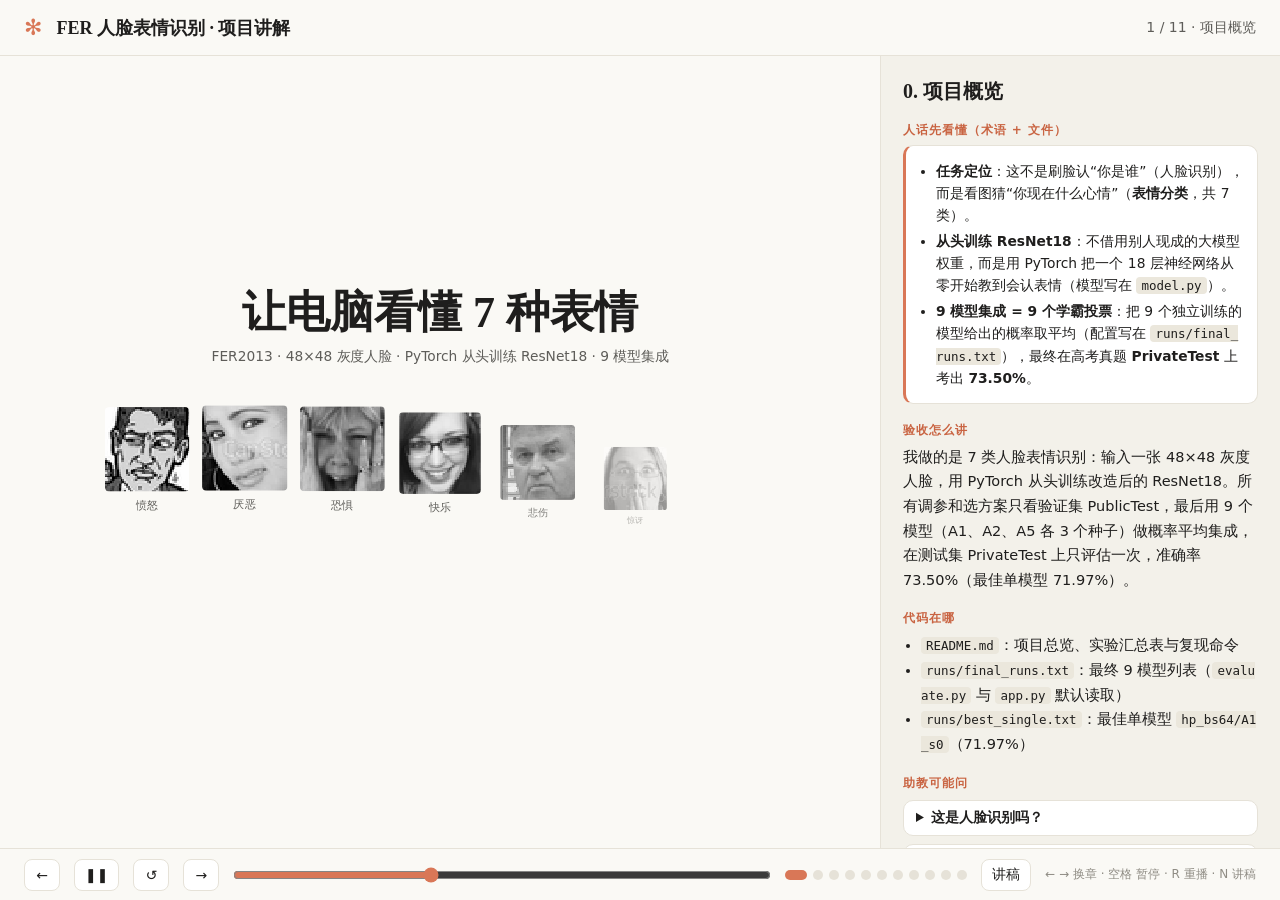
==== commit c1d0d488: "Refactor code structure for improved readability and maintainability" ====
--- a/docs/FER项目讲解动画.html
+++ b/docs/FER项目讲解动画.html
@@ -2,7 +2,7 @@
 <html lang="zh-CN">
 <head>
 <meta charset="UTF-8">
-<meta name="viewport" content="width=device-width, initial-scale=1.0">
+<meta name="viewport" content="width=device-width, initial-scale=1.0, viewport-fit=cover">
 <title>FER 人脸表情识别 · 项目讲解动画</title>
 <!--
   项目讲解动画（单文件，离线可用）
@@ -71,17 +71,353 @@
 .tag{font-size:13px;color:#fff;background:var(--ink);padding:3px 8px;border-radius:6px}
 svg text{font-family:var(--sans)}
 .bar{position:absolute;bottom:0;border-radius:6px 6px 0 0;background:var(--ink2)}
-@media (max-width:900px){.app{grid-template-columns:1fr;grid-template-rows:56px 52vh 1fr 52px}aside{grid-column:1;border-left:none;border-top:1px solid var(--line)}header,footer{grid-column:1}.hint{display:none}}
 @media (prefers-reduced-motion:reduce){*{transition:none!important}}
+</style>
+<style>
+/* ============================================================
+   移动端 / 窄窗口与横屏适配层
+   桌面端（>900px 且非矮横屏）完全保持 base.css 原样。
+   ============================================================ */
+
+#notesBackdrop {
+  display: none;
+}
+
+@media (max-width: 900px), (max-height: 520px) and (orientation: landscape) {
+  .app,
+  .app.no-notes {
+    grid-template-columns: minmax(0, 1fr);
+    width: 100%;
+    height: 100vh;
+    height: 100dvh;
+  }
+
+  header,
+  main,
+  aside,
+  footer {
+    grid-column: 1;
+    min-width: 0;
+  }
+
+  body {
+    overflow-wrap: break-word;
+    overscroll-behavior: none;
+    -webkit-tap-highlight-color: transparent;
+    touch-action: manipulation;
+  }
+
+  main {
+    touch-action: pan-y;
+    -webkit-user-select: none;
+    user-select: none;
+  }
+
+  aside h2,
+  aside h3 {
+    text-wrap: balance;
+  }
+
+  aside p,
+  aside li {
+    text-wrap: pretty;
+  }
+
+  aside code {
+    overflow-wrap: anywhere;
+    word-break: normal;
+  }
+
+  header {
+    min-height: 46px;
+    height: auto;
+    padding: max(6px, env(safe-area-inset-top, 0px)) max(12px, env(safe-area-inset-right, 0px)) 6px max(12px, env(safe-area-inset-left, 0px));
+    gap: 6px 10px;
+    flex-wrap: wrap;
+  }
+
+  header .mark {
+    font-size: 18px;
+  }
+
+  header h1 {
+    font-size: 15px;
+  }
+
+  header .chap {
+    font-size: 12px;
+    min-width: 0;
+  }
+
+  footer {
+    padding: 6px max(10px, env(safe-area-inset-right, 0px)) max(8px, env(safe-area-inset-bottom, 0px)) max(10px, env(safe-area-inset-left, 0px));
+    gap: 6px;
+    min-height: 48px;
+    height: auto;
+  }
+
+  footer button {
+    min-width: 38px;
+    min-height: 38px;
+    height: auto;
+    padding: 0 8px;
+    flex-shrink: 0;
+  }
+
+  #scrub {
+    flex: 1 1 56px;
+    min-width: 48px;
+    min-height: 36px;
+  }
+
+  .hint {
+    display: none;
+  }
+}
+
+@media (max-width: 900px) and (pointer: coarse) {
+  footer button {
+    min-width: 42px;
+    min-height: 42px;
+  }
+}
+
+@media (max-width: 720px) {
+  .dots {
+    display: none;
+  }
+}
+
+@media (max-width: 360px) {
+  footer {
+    gap: 4px;
+    padding-left: max(6px, env(safe-area-inset-left, 0px));
+    padding-right: max(6px, env(safe-area-inset-right, 0px));
+  }
+
+  footer button {
+    min-width: 34px;
+    min-height: 36px;
+    padding: 0 6px;
+    font-size: 13px;
+  }
+
+  #scrub {
+    min-width: 36px;
+  }
+}
+
+/* —— 竖屏：舞台按 1280:720 铺满屏宽并限高，讲稿在下方独立滚动 —— */
+@media (max-width: 900px) and (orientation: portrait) {
+  .app {
+    grid-template-rows: auto auto minmax(0, 1fr) auto;
+  }
+
+  main {
+    aspect-ratio: 1280 / 720;
+    width: 100%;
+    max-height: 46dvh;
+  }
+
+  aside {
+    grid-column: 1;
+    grid-row: 3;
+    min-height: 0;
+    border-left: none;
+    border-top: 1px solid var(--line);
+    padding: 14px max(16px, env(safe-area-inset-right, 0px)) 24px max(16px, env(safe-area-inset-left, 0px));
+    overscroll-behavior: contain;
+    scroll-padding-bottom: 16px;
+  }
+
+  .app.no-notes {
+    grid-template-rows: auto minmax(0, 1fr) auto;
+  }
+
+  .app.no-notes main {
+    aspect-ratio: auto;
+    max-height: none;
+  }
+
+  .app.no-notes footer {
+    grid-row: 3;
+  }
+}
+
+/* —— 横屏：舞台独占中部全空间，讲稿改为底部抽屉 —— */
+@media (max-width: 900px) and (orientation: landscape), (max-height: 520px) and (orientation: landscape) {
+  .app,
+  .app.no-notes {
+    grid-template-rows: auto minmax(0, 1fr) auto;
+  }
+
+  header {
+    min-height: 36px;
+    padding-top: max(4px, env(safe-area-inset-top, 0px));
+    padding-bottom: 4px;
+  }
+
+  footer {
+    min-height: 42px;
+    padding-top: 4px;
+    padding-bottom: max(4px, env(safe-area-inset-bottom, 0px));
+  }
+
+  footer button {
+    min-height: 34px;
+  }
+
+  aside {
+    position: fixed;
+    left: 0;
+    right: 0;
+    bottom: 0;
+    top: auto;
+    z-index: 20;
+    max-height: 76vh;
+    max-height: 76dvh;
+    border-left: none;
+    border-top: 1px solid var(--line);
+    border-radius: 14px 14px 0 0;
+    box-shadow: 0 -10px 28px rgba(31, 30, 29, 0.2);
+    padding: 14px max(18px, env(safe-area-inset-right, 0px)) max(20px, env(safe-area-inset-bottom, 0px)) max(18px, env(safe-area-inset-left, 0px));
+    overscroll-behavior: contain;
+    scroll-padding-bottom: 20px;
+    transform: translateY(105%);
+    transition: transform 0.25s ease;
+  }
+
+  .app:not(.no-notes) aside {
+    transform: translateY(0);
+    display: block;
+    pointer-events: auto;
+  }
+
+  .app.no-notes aside {
+    display: block;
+    pointer-events: none;
+    visibility: hidden;
+  }
+
+  #notesBackdrop {
+    display: block;
+    position: fixed;
+    inset: 0;
+    z-index: 15;
+    background: rgba(31, 30, 29, 0.32);
+    opacity: 0;
+    pointer-events: none;
+    transition: opacity 0.25s ease;
+  }
+
+  .app:not(.no-notes) #notesBackdrop {
+    opacity: 1;
+    pointer-events: auto;
+  }
+}
 </style>
 </head>
 <body>
 <div class="app" id="app">
   <header><span class="mark">✻</span><h1>FER 人脸表情识别 · 项目讲解</h1><span class="chap" id="chapName"></span></header>
-  <main id="main"><div class="stage" id="stage">
-
-  <!-- 0 封面 -->
-  <section class="scene" id="s0" aria-label="封面">
+  <main id="main"><div class="stage" id="stage"></div></main>
+  <aside id="notes" aria-live="polite"></aside>
+  <footer>
+    <button id="prev" aria-label="上一章">←</button>
+    <button id="play" aria-label="暂停或播放">❚❚</button>
+    <button id="replay" aria-label="重播本章">↺</button>
+    <button id="next" aria-label="下一章">→</button>
+    <input id="scrub" type="range" min="0" max="1000" value="0" aria-label="本章进度">
+    <div class="dots" id="dots"></div>
+    <button id="toggleNotes" aria-label="显示或隐藏讲稿">讲稿</button>
+    <span class="hint">← → 换章 · 空格 暂停 · R 重播 · N 讲稿</span>
+  </footer>
+</div>
+
+<script>
+/*!
+ * GSAP 3.15.0
+ * https://gsap.com
+ * 
+ * @license Copyright 2026, GreenSock. All rights reserved.
+ * Subject to the terms at https://gsap.com/standard-license.
+ * @author: Jack Doyle, jack@greensock.com
+ */
+
+!function(t,e){"object"==typeof exports&&"undefined"!=typeof module?e(exports):"function"==typeof define&&define.amd?define(["exports"],e):e((t=t||self).window=t.window||{})}(this,function(e){"use strict";function _inheritsLoose(t,e){t.prototype=Object.create(e.prototype),(t.prototype.constructor=t).__proto__=e}function _assertThisInitialized(t){if(void 0===t)throw new ReferenceError("this hasn't been initialised - super() hasn't been called");return t}function r(t){return"string"==typeof t}function s(t){return"function"==typeof t}function t(t){return"number"==typeof t}function u(t){return void 0===t}function v(t){return"object"==typeof t}function w(t){return!1!==t}function x(){return"undefined"!=typeof window}function y(t){return s(t)||r(t)}function R(t){return(i=bt(t,ht))&&Fe}function S(t,e){return console.warn("Invalid property",t,"set to",e,"Missing plugin? gsap.registerPlugin()")}function T(t,e){return!e&&console.warn(t)}function U(t,e){return t&&(ht[t]=e)&&i&&(i[t]=e)||ht}function V(){return 0}function ga(t){var e,r,i=t[0];if(v(i)||s(i)||(t=[t]),!(e=(i._gsap||{}).harness)){for(r=yt.length;r--&&!yt[r].targetTest(i););e=yt[r]}for(r=t.length;r--;)t[r]&&(t[r]._gsap||(t[r]._gsap=new Xt(t[r],e)))||t.splice(r,1);return t}function ha(t){return t._gsap||ga(Pt(t))[0]._gsap}function ia(t,e,r){return(r=t[e])&&s(r)?t[e]():u(r)&&t.getAttribute&&t.getAttribute(e)||r}function ja(t,e){return(t=t.split(",")).forEach(e)||t}function ka(t){return Math.round(1e5*t)/1e5||0}function la(t){return Math.round(1e7*t)/1e7||0}function ma(t,e){var r=e.charAt(0),i=parseFloat(e.substr(2));return t=parseFloat(t),"+"===r?t+i:"-"===r?t-i:"*"===r?t*i:t/i}function na(t,e){for(var r=e.length,i=0;t.indexOf(e[i])<0&&++i<r;);return i<r}function oa(){var t,e,r=pt.length,i=pt.slice(0);for(_t={},t=pt.length=0;t<r;t++)(e=i[t])&&e._lazy&&(e.render(e._lazy[0],e._lazy[1],!0)._lazy=0)}function pa(t){return!!(t._initted||t._startAt||t.add)}function qa(t,e,r,i){pt.length&&!I&&oa(),t.render(e,r,i||!!(I&&e<0&&pa(t))),pt.length&&!I&&oa()}function ra(t){var e=parseFloat(t);return(e||0===e)&&(t+"").match(ot).length<2?e:r(t)?t.trim():t}function sa(t){return t}function ta(t,e){for(var r in e)r in t||(t[r]=e[r]);return t}function wa(t,e){for(var r in e)"__proto__"!==r&&"constructor"!==r&&"prototype"!==r&&(t[r]=v(e[r])?wa(t[r]||(t[r]={}),e[r]):e[r]);return t}function xa(t,e){var r,i={};for(r in t)r in e||(i[r]=t[r]);return i}function ya(t){var e=t.parent||L,r=t.keyframes?function _setKeyframeDefaults(i){return function(t,e){for(var r in e)r in t||"duration"===r&&i||"ease"===r||(t[r]=e[r])}}(K(t.keyframes)):ta;if(w(t.inherit))for(;e;)r(t,e.vars.defaults),e=e.parent||e._dp;return t}function Aa(t,e,r,i,n){void 0===r&&(r="_first"),void 0===i&&(i="_last");var a,s=t[i];if(n)for(a=e[n];s&&s[n]>a;)s=s._prev;return s?(e._next=s._next,s._next=e):(e._next=t[r],t[r]=e),e._next?e._next._prev=e:t[i]=e,e._prev=s,e.parent=e._dp=t,e}function Ba(t,e,r,i){void 0===r&&(r="_first"),void 0===i&&(i="_last");var n=e._prev,a=e._next;n?n._next=a:t[r]===e&&(t[r]=a),a?a._prev=n:t[i]===e&&(t[i]=n),e._next=e._prev=e.parent=null}function Ca(t,e){t.parent&&(!e||t.parent.autoRemoveChildren)&&t.parent.remove&&t.parent.remove(t),t._act=0}function Da(t,e){if(t&&(!e||e._end>t._dur||e._start<0))for(var r=t;r;)r._dirty=1,r=r.parent;return t}function Fa(t,e,r,i){return t._startAt&&(I?t._startAt.revert(ft):t.vars.immediateRender&&!t.vars.autoRevert||t._startAt.render(e,!0,i))}function Ha(t){return t._repeat?wt(t._tTime,t=t.duration()+t._rDelay)*t:0}function Ja(t,e){return(t-e._start)*e._ts+(0<=e._ts?0:e._dirty?e.totalDuration():e._tDur)}function Ka(t){return t._end=la(t._start+(t._tDur/Math.abs(t._ts||t._rts||q)||0))}function La(t,e){var r=t._dp;return r&&r.smoothChildTiming&&t._ts&&(t._start=la(r._time-(0<t._ts?e/t._ts:((t._dirty?t.totalDuration():t._tDur)-e)/-t._ts)),Ka(t),r._dirty||Da(r,t)),t}function Ma(t,e){var r;if((e._time||!e._dur&&e._initted||e._start<t._time&&(e._dur||!e.add))&&(r=Ja(t.rawTime(),e),(!e._dur||Mt(0,e.totalDuration(),r)-e._tTime>q)&&e.render(r,!0)),Da(t,e)._dp&&t._initted&&t._time>=t._dur&&t._ts){if(t._dur<t.duration())for(r=t;r._dp;)0<=r.rawTime()&&r.totalTime(r._tTime),r=r._dp;t._zTime=-q}}function Na(e,r,i,n){return r.parent&&Ca(r),r._start=la((t(i)?i:i||e!==L?Ot(e,i,r):e._time)+r._delay),r._end=la(r._start+(r.totalDuration()/Math.abs(r.timeScale())||0)),Aa(e,r,"_first","_last",e._sort?"_start":0),xt(r)||(e._recent=r),n||Ma(e,r),e._ts<0&&La(e,e._tTime),e}function Oa(t,e){return(ht.ScrollTrigger||S("scrollTrigger",e))&&ht.ScrollTrigger.create(e,t)}function Pa(t,e,r,i,n){return Ht(t,e,n),t._initted?!r&&t._pt&&!I&&(t._dur&&!1!==t.vars.lazy||!t._dur&&t.vars.lazy)&&f!==It.frame?(pt.push(t),t._lazy=[n,i],1):void 0:1}function Ua(t,e,r,i){var n=t._repeat,a=la(e)||0,s=t._tTime/t._tDur;return s&&!i&&(t._time*=a/t._dur),t._dur=a,t._tDur=n?n<0?1e10:la(a*(n+1)+t._rDelay*n):a,0<s&&!i&&La(t,t._tTime=t._tDur*s),t.parent&&Ka(t),r||Da(t.parent,t),t}function Va(t){return t instanceof Gt?Da(t):Ua(t,t._dur)}function Ya(e,r,i){var n,a,s=t(r[1]),o=(s?2:1)+(e<2?0:1),u=r[o];if(s&&(u.duration=r[1]),u.parent=i,e){for(n=u,a=i;a&&!("immediateRender"in n);)n=a.vars.defaults||{},a=w(a.vars.inherit)&&a.parent;u.immediateRender=w(n.immediateRender),e<2?u.runBackwards=1:u.startAt=r[o-1]}return new te(r[0],u,r[1+o])}function Za(t,e){return t||0===t?e(t):e}function _a(t,e){return r(t)&&(e=ut.exec(t))?e[1]:""}function cb(t,e){return t&&v(t)&&"length"in t&&(!e&&!t.length||t.length-1 in t&&v(t[0]))&&!t.nodeType&&t!==h}function fb(r){return r=Pt(r)[0]||T("Invalid scope")||{},function(t){var e=r.current||r.nativeElement||r;return Pt(t,e.querySelectorAll?e:e===r?T("Invalid scope")||a.createElement("div"):r)}}function gb(t){return t.sort(function(){return.5-Math.random()})}function hb(t){if(s(t))return t;var p=v(t)?t:{each:t},_=jt(p.ease),m=p.from||0,g=parseFloat(p.base)||0,y={},e=0<m&&m<1,T=isNaN(m)||e,b=p.axis,w=m,x=m;return r(m)?w=x={center:.5,edges:.5,end:1}[m]||0:!e&&T&&(w=m[0],x=m[1]),function(t,e,r){var i,n,a,s,o,u,h,l,f,c=(r||p).length,d=y[c];if(!d){if(!(f="auto"===p.grid?0:(p.grid||[1,X])[1])){for(h=-X;h<(h=r[f++].getBoundingClientRect().left)&&f<c;);f<c&&f--}for(d=y[c]=[],i=T?Math.min(f,c)*w-.5:m%f,n=f===X?0:T?c*x/f-.5:m/f|0,l=X,u=h=0;u<c;u++)a=u%f-i,s=n-(u/f|0),d[u]=o=b?Math.abs("y"===b?s:a):$(a*a+s*s),h<o&&(h=o),o<l&&(l=o);"random"===m&&gb(d),d.max=h-l,d.min=l,d.v=c=(parseFloat(p.amount)||parseFloat(p.each)*(c<f?c-1:b?"y"===b?c/f:f:Math.max(f,c/f))||0)*("edges"===m?-1:1),d.b=c<0?g-c:g,d.u=_a(p.amount||p.each)||0,_=_&&c<0?Yt(_):_}return c=(d[t]-d.min)/d.max||0,la(d.b+(_?_(c):c)*d.v)+d.u}}function ib(i){var n=Math.pow(10,((i+"").split(".")[1]||"").length);return function(e){var r=la(Math.round(parseFloat(e)/i)*i*n);return(r-r%1)/n+(t(e)?0:_a(e))}}function jb(h,e){var l,f,r=K(h);return!r&&v(h)&&(l=r=h.radius||X,h.values?(h=Pt(h.values),(f=!t(h[0]))&&(l*=l)):h=ib(h.increment)),Za(e,r?s(h)?function(t){return f=h(t),Math.abs(f-t)<=l?f:t}:function(e){for(var r,i,n=parseFloat(f?e.x:e),a=parseFloat(f?e.y:0),s=X,o=0,u=h.length;u--;)(r=f?(r=h[u].x-n)*r+(i=h[u].y-a)*i:Math.abs(h[u]-n))<s&&(s=r,o=u);return o=!l||s<=l?h[o]:e,f||o===e||t(e)?o:o+_a(e)}:ib(h))}function kb(t,e,r,i){return Za(K(t)?!e:!0===r?!!(r=0):!i,function(){return K(t)?t[~~(Math.random()*t.length)]:(r=r||1e-5)&&(i=r<1?Math.pow(10,(r+"").length-2):1)&&Math.floor(Math.round((t-r/2+Math.random()*(e-t+.99*r))/r)*r*i)/i})}function ob(e,r,t){return Za(t,function(t){return e[~~r(t)]})}function rb(t){return t.replace(tt,function(t){var e=t.indexOf("[")+1,r=t.substring(e||7,e?t.indexOf("]"):t.length-1).split(et);return kb(e?r:+r[0],e?0:+r[1],+r[2]||1e-5)})}function ub(t,e,r){var i,n,a,s=t.labels,o=X;for(i in s)(n=s[i]-e)<0==!!r&&n&&o>(n=Math.abs(n))&&(a=i,o=n);return a}function wb(t){return Ca(t),t.scrollTrigger&&t.scrollTrigger.kill(!!I),t.progress()<1&&At(t,"onInterrupt"),t}function zb(t){if(t)if(t=!t.name&&t.default||t,x()||t.headless){var e=t.name,r=s(t),i=e&&!r&&t.init?function(){this._props=[]}:t,n={init:V,render:_e,add:$t,kill:Te,modifier:ve,rawVars:0},a={targetTest:0,get:0,getSetter:ue,aliases:{},register:0};if(Lt(),t!==i){if(mt[e])return;ta(i,ta(xa(t,n),a)),bt(i.prototype,bt(n,xa(t,a))),mt[i.prop=e]=i,t.targetTest&&(yt.push(i),dt[e]=1),e=("css"===e?"CSS":e.charAt(0).toUpperCase()+e.substr(1))+"Plugin"}U(e,i),t.register&&t.register(Fe,i,we)}else Dt.push(t)}function Cb(t,e,r){return(6*(t+=t<0?1:1<t?-1:0)<1?e+(r-e)*t*6:t<.5?r:3*t<2?e+(r-e)*(2/3-t)*6:e)*zt+.5|0}function Db(e,r,i){var n,a,s,o,u,h,l,f,c,d,p=e?t(e)?[e>>16,e>>8&zt,e&zt]:0:Rt.black;if(!p){if(","===e.substr(-1)&&(e=e.substr(0,e.length-1)),Rt[e])p=Rt[e];else if("#"===e.charAt(0)){if(e.length<6&&(e="#"+(n=e.charAt(1))+n+(a=e.charAt(2))+a+(s=e.charAt(3))+s+(5===e.length?e.charAt(4)+e.charAt(4):"")),9===e.length)return[(p=parseInt(e.substr(1,6),16))>>16,p>>8&zt,p&zt,parseInt(e.substr(7),16)/255];p=[(e=parseInt(e.substr(1),16))>>16,e>>8&zt,e&zt]}else if("hsl"===e.substr(0,3))if(p=d=e.match(rt),r){if(~e.indexOf("="))return p=e.match(it),i&&p.length<4&&(p[3]=1),p}else o=+p[0]%360/360,u=p[1]/100,n=2*(h=p[2]/100)-(a=h<=.5?h*(u+1):h+u-h*u),3<p.length&&(p[3]*=1),p[0]=Cb(o+1/3,n,a),p[1]=Cb(o,n,a),p[2]=Cb(o-1/3,n,a);else p=e.match(rt)||Rt.transparent;p=p.map(Number)}return r&&!d&&(n=p[0]/zt,a=p[1]/zt,s=p[2]/zt,h=((l=Math.max(n,a,s))+(f=Math.min(n,a,s)))/2,l===f?o=u=0:(c=l-f,u=.5<h?c/(2-l-f):c/(l+f),o=l===n?(a-s)/c+(a<s?6:0):l===a?(s-n)/c+2:(n-a)/c+4,o*=60),p[0]=~~(o+.5),p[1]=~~(100*u+.5),p[2]=~~(100*h+.5)),i&&p.length<4&&(p[3]=1),p}function Eb(t){var r=[],i=[],n=-1;return t.split(Et).forEach(function(t){var e=t.match(nt)||[];r.push.apply(r,e),i.push(n+=e.length+1)}),r.c=i,r}function Fb(t,e,r){var i,n,a,s,o="",u=(t+o).match(Et),h=e?"hsla(":"rgba(",l=0;if(!u)return t;if(u=u.map(function(t){return(t=Db(t,e,1))&&h+(e?t[0]+","+t[1]+"%,"+t[2]+"%,"+t[3]:t.join(","))+")"}),r&&(a=Eb(t),(i=r.c).join(o)!==a.c.join(o)))for(s=(n=t.replace(Et,"1").split(nt)).length-1;l<s;l++)o+=n[l]+(~i.indexOf(l)?u.shift()||h+"0,0,0,0)":(a.length?a:u.length?u:r).shift());if(!n)for(s=(n=t.split(Et)).length-1;l<s;l++)o+=n[l]+u[l];return o+n[s]}function Ib(t){var e,r=t.join(" ");if(Et.lastIndex=0,Et.test(r))return e=Ft.test(r),t[1]=Fb(t[1],e),t[0]=Fb(t[0],e,Eb(t[1])),!0}function Rb(t){var e=(t+"").split("("),r=Bt[e[0]];return r&&1<e.length&&r.config?r.config.apply(null,~t.indexOf("{")?[function _parseObjectInString(t){for(var e,r,i,n={},a=t.substr(1,t.length-3).split(":"),s=a[0],o=1,u=a.length;o<u;o++)r=a[o],e=o!==u-1?r.lastIndexOf(","):r.length,i=r.substr(0,e),n[s]=isNaN(i)?i.replace(Ut,"").trim():+i,s=r.substr(e+1).trim();return n}(e[1])]:function _valueInParentheses(t){var e=t.indexOf("(")+1,r=t.indexOf(")"),i=t.indexOf("(",e);return t.substring(e,~i&&i<r?t.indexOf(")",r+1):r)}(t).split(",").map(ra)):Bt._CE&&Nt.test(t)?Bt._CE("",t):r}function Ub(t,e,r,i){void 0===r&&(r=function easeOut(t){return 1-e(1-t)}),void 0===i&&(i=function easeInOut(t){return t<.5?e(2*t)/2:1-e(2*(1-t))/2});var n,a={easeIn:e,easeOut:r,easeInOut:i};return ja(t,function(t){for(var e in Bt[t]=ht[t]=a,Bt[n=t.toLowerCase()]=r,a)Bt[n+("easeIn"===e?".in":"easeOut"===e?".out":".inOut")]=Bt[t+"."+e]=a[e]}),a}function Vb(e){return function(t){return t<.5?(1-e(1-2*t))/2:.5+e(2*(t-.5))/2}}function Wb(r,t,e){function Gm(t){return 1===t?1:i*Math.pow(2,-10*t)*Q((t-a)*n)+1}var i=1<=t?t:1,n=(e||(r?.3:.45))/(t<1?t:1),a=n/G*(Math.asin(1/i)||0),s="out"===r?Gm:"in"===r?function(t){return 1-Gm(1-t)}:Vb(Gm);return n=G/n,s.config=function(t,e){return Wb(r,t,e)},s}function Xb(e,r){function Om(t){return t?--t*t*((r+1)*t+r)+1:0}void 0===r&&(r=1.70158);var t="out"===e?Om:"in"===e?function(t){return 1-Om(1-t)}:Vb(Om);return t.config=function(t){return Xb(e,t)},t}var F,I,l,L,h,n,a,i,o,f,c,d,p,_,m,g,b,k,O,M,C,P,A,D,z,E,B,N,Y={autoSleep:120,force3D:"auto",nullTargetWarn:1,units:{lineHeight:""}},j={duration:.5,overwrite:!1,delay:0},X=1e8,q=1/X,G=2*Math.PI,Z=G/4,W=0,$=Math.sqrt,H=Math.cos,Q=Math.sin,J="function"==typeof ArrayBuffer&&ArrayBuffer.isView||function(){},K=Array.isArray,tt=/random\([^)]+\)/g,et=/,\s*/g,rt=/(?:-?\.?\d|\.)+/gi,it=/[-+=.]*\d+[.e\-+]*\d*[e\-+]*\d*/g,nt=/[-+=.]*\d+[.e-]*\d*[a-z%]*/g,at=/[-+=.]*\d+\.?\d*(?:e-|e\+)?\d*/gi,st=/[+-]=-?[.\d]+/,ot=/[^,'"\[\]\s]+/gi,ut=/^[+\-=e\s\d]*\d+[.\d]*([a-z]*|%)\s*$/i,ht={},lt={suppressEvents:!0,isStart:!0,kill:!1},ft={suppressEvents:!0,kill:!1},ct={suppressEvents:!0},dt={},pt=[],_t={},mt={},gt={},vt=30,yt=[],Tt="",bt=function _merge(t,e){for(var r in e)t[r]=e[r];return t},wt=function _animationCycle(t,e){var r=Math.floor(t=la(t/e));return t&&r===t?r-1:r},xt=function _isFromOrFromStart(t){var e=t.data;return"isFromStart"===e||"isStart"===e},kt={_start:0,endTime:V,totalDuration:V},Ot=function _parsePosition(t,e,i){var n,a,s,o=t.labels,u=t._recent||kt,h=t.duration()>=X?u.endTime(!1):t._dur;return r(e)&&(isNaN(e)||e in o)?(a=e.charAt(0),s="%"===e.substr(-1),n=e.indexOf("="),"<"===a||">"===a?(0<=n&&(e=e.replace(/=/,"")),("<"===a?u._start:u.endTime(0<=u._repeat))+(parseFloat(e.substr(1))||0)*(s?(n<0?u:i).totalDuration()/100:1)):n<0?(e in o||(o[e]=h),o[e]):(a=parseFloat(e.charAt(n-1)+e.substr(n+1)),s&&i&&(a=a/100*(K(i)?i[0]:i).totalDuration()),1<n?_parsePosition(t,e.substr(0,n-1),i)+a:h+a)):null==e?h:+e},Mt=function _clamp(t,e,r){return r<t?t:e<r?e:r},Ct=[].slice,Pt=function toArray(t,e,i){return l&&!e&&l.selector?l.selector(t):!r(t)||i||!n&&Lt()?K(t)?function _flatten(t,e,i){return void 0===i&&(i=[]),t.forEach(function(t){return r(t)&&!e||cb(t,1)?i.push.apply(i,Pt(t)):i.push(t)})||i}(t,i):cb(t)?Ct.call(t,0):t?[t]:[]:Ct.call((e||a).querySelectorAll(t),0)},St=function mapRange(e,t,r,i,n){var a=t-e,s=i-r;return Za(n,function(t){return r+((t-e)/a*s||0)})},At=function _callback(t,e,r){var i,n,a,s=t.vars,o=s[e],u=l,h=t._ctx;if(o)return i=s[e+"Params"],n=s.callbackScope||t,r&&pt.length&&oa(),h&&(l=h),a=i?o.apply(n,i):o.call(n),l=u,a},Dt=[],zt=255,Rt={aqua:[0,zt,zt],lime:[0,zt,0],silver:[192,192,192],black:[0,0,0],maroon:[128,0,0],teal:[0,128,128],blue:[0,0,zt],navy:[0,0,128],white:[zt,zt,zt],olive:[128,128,0],yellow:[zt,zt,0],orange:[zt,165,0],gray:[128,128,128],purple:[128,0,128],green:[0,128,0],red:[zt,0,0],pink:[zt,192,203],cyan:[0,zt,zt],transparent:[zt,zt,zt,0]},Et=function(){var t,e="(?:\\b(?:(?:rgb|rgba|hsl|hsla)\\(.+?\\))|\\B#(?:[0-9a-f]{3,4}){1,2}\\b";for(t in Rt)e+="|"+t+"\\b";return new RegExp(e+")","gi")}(),Ft=/hsl[a]?\(/,It=(O=Date.now,M=500,C=33,P=O(),A=P,z=D=1e3/240,g={time:0,frame:0,tick:function tick(){zl(!0)},deltaRatio:function deltaRatio(t){return b/(1e3/(t||60))},wake:function wake(){o&&(!n&&x()&&(h=n=window,a=h.document||{},ht.gsap=Fe,(h.gsapVersions||(h.gsapVersions=[])).push(Fe.version),R(i||h.GreenSockGlobals||!h.gsap&&h||{}),Dt.forEach(zb)),m="undefined"!=typeof requestAnimationFrame&&requestAnimationFrame,p&&g.sleep(),_=m||function(t){return setTimeout(t,z-1e3*g.time+1|0)},d=1,zl(2))},sleep:function sleep(){(m?cancelAnimationFrame:clearTimeout)(p),d=0,_=V},lagSmoothing:function lagSmoothing(t,e){M=t||1/0,C=Math.min(e||33,M)},fps:function fps(t){D=1e3/(t||240),z=1e3*g.time+D},add:function add(n,t,e){var a=t?function(t,e,r,i){n(t,e,r,i),g.remove(a)}:n;return g.remove(n),E[e?"unshift":"push"](a),Lt(),a},remove:function remove(t,e){~(e=E.indexOf(t))&&E.splice(e,1)&&e<=k&&k--},_listeners:E=[]}),Lt=function _wake(){return!d&&It.wake()},Bt={},Nt=/^[\d.\-M][\d.\-,\s]/,Ut=/["']/g,Yt=function _invertEase(e){return function(t){return 1-e(1-t)}},jt=function _parseEase(t,e){return t&&(s(t)?t:Bt[t]||Rb(t))||e};function zl(t){var e,r,i,n,a=O()-A,s=!0===t;if((M<a||a<0)&&(P+=a-C),(0<(e=(i=(A+=a)-P)-z)||s)&&(n=++g.frame,b=i-1e3*g.time,g.time=i/=1e3,z+=e+(D<=e?4:D-e),r=1),s||(p=_(zl)),r)for(k=0;k<E.length;k++)E[k](i,b,n,t)}function dn(t){return t<N?B*t*t:t<.7272727272727273?B*Math.pow(t-1.5/2.75,2)+.75:t<.9090909090909092?B*(t-=2.25/2.75)*t+.9375:B*Math.pow(t-2.625/2.75,2)+.984375}ja("Linear,Quad,Cubic,Quart,Quint,Strong",function(t,e){var r=e<5?e+1:e;Ub(t+",Power"+(r-1),e?function(t){return Math.pow(t,r)}:function(t){return t},function(t){return 1-Math.pow(1-t,r)},function(t){return t<.5?Math.pow(2*t,r)/2:1-Math.pow(2*(1-t),r)/2})}),Bt.Linear.easeNone=Bt.none=Bt.Linear.easeIn,Ub("Elastic",Wb("in"),Wb("out"),Wb()),B=7.5625,N=1/2.75,Ub("Bounce",function(t){return 1-dn(1-t)},dn),Ub("Expo",function(t){return Math.pow(2,10*(t-1))*t+t*t*t*t*t*t*(1-t)}),Ub("Circ",function(t){return-($(1-t*t)-1)}),Ub("Sine",function(t){return 1===t?1:1-H(t*Z)}),Ub("Back",Xb("in"),Xb("out"),Xb()),Bt.SteppedEase=Bt.steps=ht.SteppedEase={config:function config(t,e){void 0===t&&(t=1);var r=1/t,i=t+(e?0:1),n=e?1:0;return function(t){return((i*Mt(0,.99999999,t)|0)+n)*r}}},j.ease=Bt["quad.out"],ja("onComplete,onUpdate,onStart,onRepeat,onReverseComplete,onInterrupt",function(t){return Tt+=t+","+t+"Params,"});var Vt,Xt=function GSCache(t,e){this.id=W++,(t._gsap=this).target=t,this.harness=e,this.get=e?e.get:ia,this.set=e?e.getSetter:ue},qt=((Vt=Animation.prototype).delay=function delay(t){return t||0===t?(this.parent&&this.parent.smoothChildTiming&&this.startTime(this._start+t-this._delay),this._delay=t,this):this._delay},Vt.duration=function duration(t){return arguments.length?this.totalDuration(0<this._repeat?t+(t+this._rDelay)*this._repeat:t):this.totalDuration()&&this._dur},Vt.totalDuration=function totalDuration(t){return arguments.length?(this._dirty=0,Ua(this,this._repeat<0?t:(t-this._repeat*this._rDelay)/(this._repeat+1))):this._tDur},Vt.totalTime=function totalTime(t,e){if(Lt(),!arguments.length)return this._tTime;var r=this._dp;if(r&&r.smoothChildTiming&&this._ts){for(La(this,t),!r._dp||r.parent||Ma(r,this);r&&r.parent;)r.parent._time!==r._start+(0<=r._ts?r._tTime/r._ts:(r.totalDuration()-r._tTime)/-r._ts)&&r.totalTime(r._tTime,!0),r=r.parent;!this.parent&&this._dp.autoRemoveChildren&&(0<this._ts&&t<this._tDur||this._ts<0&&0<t||!this._tDur&&!t)&&Na(this._dp,this,this._start-this._delay)}return(this._tTime!==t||!this._dur&&!e||this._initted&&Math.abs(this._zTime)===q||!this._initted&&this._dur&&t||!t&&!this._initted&&(this.add||this._ptLookup))&&(this._ts||(this._pTime=t),qa(this,t,e)),this},Vt.time=function time(t,e){return arguments.length?this.totalTime(Math.min(this.totalDuration(),t+Ha(this))%(this._dur+this._rDelay)||(t?this._dur:0),e):this._time},Vt.totalProgress=function totalProgress(t,e){return arguments.length?this.totalTime(this.totalDuration()*t,e):this.totalDuration()?Math.min(1,this._tTime/this._tDur):0<=this.rawTime()&&this._initted?1:0},Vt.progress=function progress(t,e){return arguments.length?this.totalTime(this.duration()*(!this._yoyo||1&this.iteration()?t:1-t)+Ha(this),e):this.duration()?Math.min(1,this._time/this._dur):0<this.rawTime()?1:0},Vt.iteration=function iteration(t,e){var r=this.duration()+this._rDelay;return arguments.length?this.totalTime(this._time+(t-1)*r,e):this._repeat?wt(this._tTime,r)+1:1},Vt.timeScale=function timeScale(t,e){if(!arguments.length)return this._rts===-q?0:this._rts;if(this._rts===t)return this;var r=this.parent&&this._ts?Ja(this.parent._time,this):this._tTime;return this._rts=+t||0,this._ts=this._ps||t===-q?0:this._rts,this.totalTime(Mt(-Math.abs(this._delay),this.totalDuration(),r),!1!==e),Ka(this),function _recacheAncestors(t){for(var e=t.parent;e&&e.parent;)e._dirty=1,e.totalDuration(),e=e.parent;return t}(this)},Vt.paused=function paused(t){return arguments.length?(this._ps!==t&&((this._ps=t)?(this._pTime=this._tTime||Math.max(-this._delay,this.rawTime()),this._ts=this._act=0):(Lt(),this._ts=this._rts,this.totalTime(this.parent&&!this.parent.smoothChildTiming?this.rawTime():this._tTime||this._pTime,1===this.progress()&&Math.abs(this._zTime)!==q&&(this._tTime-=q)))),this):this._ps},Vt.startTime=function startTime(t){if(arguments.length){this._start=la(t);var e=this.parent||this._dp;return!e||!e._sort&&this.parent||Na(e,this,this._start-this._delay),this}return this._start},Vt.endTime=function endTime(t){return this._start+(w(t)?this.totalDuration():this.duration())/Math.abs(this._ts||1)},Vt.rawTime=function rawTime(t){var e=this.parent||this._dp;return e?t&&(!this._ts||this._repeat&&this._time&&this.totalProgress()<1)?this._tTime%(this._dur+this._rDelay):this._ts?Ja(e.rawTime(t),this):this._tTime:this._tTime},Vt.revert=function revert(t){void 0===t&&(t=ct);var e=I;return I=t,pa(this)&&(this.timeline&&this.timeline.revert(t),this.totalTime(-.01,t.suppressEvents)),"nested"!==this.data&&!1!==t.kill&&this.kill(),I=e,this},Vt.globalTime=function globalTime(t){for(var e=this,r=arguments.length?t:e.rawTime();e;)r=e._start+r/(Math.abs(e._ts)||1),e=e._dp;return!this.parent&&this._sat?this._sat.globalTime(t):r},Vt.repeat=function repeat(t){return arguments.length?(this._repeat=t===1/0?-2:t,Va(this)):-2===this._repeat?1/0:this._repeat},Vt.repeatDelay=function repeatDelay(t){if(arguments.length){var e=this._time;return this._rDelay=t,Va(this),e?this.time(e):this}return this._rDelay},Vt.yoyo=function yoyo(t){return arguments.length?(this._yoyo=t,this):this._yoyo},Vt.seek=function seek(t,e){return this.totalTime(Ot(this,t),w(e))},Vt.restart=function restart(t,e){return this.play().totalTime(t?-this._delay:0,w(e)),this._dur||(this._zTime=-q),this},Vt.play=function play(t,e){return null!=t&&this.seek(t,e),this.reversed(!1).paused(!1)},Vt.reverse=function reverse(t,e){return null!=t&&this.seek(t||this.totalDuration(),e),this.reversed(!0).paused(!1)},Vt.pause=function pause(t,e){return null!=t&&this.seek(t,e),this.paused(!0)},Vt.resume=function resume(){return this.paused(!1)},Vt.reversed=function reversed(t){return arguments.length?(!!t!==this.reversed()&&this.timeScale(-this._rts||(t?-q:0)),this):this._rts<0},Vt.invalidate=function invalidate(){return this._initted=this._act=0,this._zTime=-q,this},Vt.isActive=function isActive(){var t,e=this.parent||this._dp,r=this._start;return!(e&&!(this._ts&&this._initted&&e.isActive()&&(t=e.rawTime(!0))>=r&&t<this.endTime(!0)-q))},Vt.eventCallback=function eventCallback(t,e,r){var i=this.vars;return 1<arguments.length?(e?(i[t]=e,r&&(i[t+"Params"]=r),"onUpdate"===t&&(this._onUpdate=e)):delete i[t],this):i[t]},Vt.then=function then(t){var i=this,n=i._prom;return new Promise(function(e){function Ao(){var t=i.then;i.then=null,n&&n(),s(r)&&(r=r(i))&&(r.then||r===i)&&(i.then=t),e(r),i.then=t}var r=s(t)?t:sa;i._initted&&1===i.totalProgress()&&0<=i._ts||!i._tTime&&i._ts<0?Ao():i._prom=Ao})},Vt.kill=function kill(){wb(this)},Animation);function Animation(t){this.vars=t,this._delay=+t.delay||0,(this._repeat=t.repeat===1/0?-2:t.repeat||0)&&(this._rDelay=t.repeatDelay||0,this._yoyo=!!t.yoyo||!!t.yoyoEase),this._ts=1,Ua(this,+t.duration,1,1),this.data=t.data,l&&(this._ctx=l).data.push(this),d||It.wake()}ta(qt.prototype,{_time:0,_start:0,_end:0,_tTime:0,_tDur:0,_dirty:0,_repeat:0,_yoyo:!1,parent:null,_initted:!1,_rDelay:0,_ts:1,_dp:0,ratio:0,_zTime:-q,_prom:0,_ps:!1,_rts:1});var Gt=function(i){function Timeline(t,e){var r;return void 0===t&&(t={}),(r=i.call(this,t)||this).labels={},r.smoothChildTiming=!!t.smoothChildTiming,r.autoRemoveChildren=!!t.autoRemoveChildren,r._sort=w(t.sortChildren),L&&Na(t.parent||L,_assertThisInitialized(r),e),t.reversed&&r.reverse(),t.paused&&r.paused(!0),t.scrollTrigger&&Oa(_assertThisInitialized(r),t.scrollTrigger),r}_inheritsLoose(Timeline,i);var e=Timeline.prototype;return e.to=function to(t,e,r){return Ya(0,arguments,this),this},e.from=function from(t,e,r){return Ya(1,arguments,this),this},e.fromTo=function fromTo(t,e,r,i){return Ya(2,arguments,this),this},e.set=function set(t,e,r){return e.duration=0,e.parent=this,ya(e).repeatDelay||(e.repeat=0),e.immediateRender=!!e.immediateRender,new te(t,e,Ot(this,r),1),this},e.call=function call(t,e,r){return Na(this,te.delayedCall(0,t,e),r)},e.staggerTo=function staggerTo(t,e,r,i,n,a,s){return r.duration=e,r.stagger=r.stagger||i,r.onComplete=a,r.onCompleteParams=s,r.parent=this,new te(t,r,Ot(this,n)),this},e.staggerFrom=function staggerFrom(t,e,r,i,n,a,s){return r.runBackwards=1,ya(r).immediateRender=w(r.immediateRender),this.staggerTo(t,e,r,i,n,a,s)},e.staggerFromTo=function staggerFromTo(t,e,r,i,n,a,s,o){return i.startAt=r,ya(i).immediateRender=w(i.immediateRender),this.staggerTo(t,e,i,n,a,s,o)},e.render=function render(t,e,r){var i,n,a,s,o,u,h,l,f,c,d,p,_=this._time,m=this._dirty?this.totalDuration():this._tDur,g=this._dur,v=t<=0?0:la(t),y=this._zTime<0!=t<0&&(this._initted||!g);if(this!==L&&m<v&&0<=t&&(v=m),v!==this._tTime||r||y){if(_!==this._time&&g&&(v+=this._time-_,t+=this._time-_),i=v,f=this._start,u=!(l=this._ts),y&&(g||(_=this._zTime),!t&&e||(this._zTime=t)),this._repeat){if(d=this._yoyo,o=g+this._rDelay,this._repeat<-1&&t<0)return this.totalTime(100*o+t,e,r);if(i=la(v%o),v===m?(s=this._repeat,i=g):((s=~~(c=la(v/o)))&&s===c&&(i=g,s--),g<i&&(i=g)),c=wt(this._tTime,o),!_&&this._tTime&&c!==s&&this._tTime-c*o-this._dur<=0&&(c=s),d&&1&s&&(i=g-i,p=1),s!==c&&!this._lock){var T=d&&1&c,b=T===(d&&1&s);if(s<c&&(T=!T),_=T?0:v%g?g:v,this._lock=1,this.render(_||(p?0:la(s*o)),e,!g)._lock=0,this._tTime=v,!e&&this.parent&&At(this,"onRepeat"),this.vars.repeatRefresh&&!p&&(this.invalidate()._lock=1,c=s),_&&_!==this._time||u!=!this._ts||this.vars.onRepeat&&!this.parent&&!this._act)return this;if(g=this._dur,m=this._tDur,b&&(this._lock=2,_=T?g:-1e-4,this.render(_,!0),this.vars.repeatRefresh&&!p&&this.invalidate()),this._lock=0,!this._ts&&!u)return this}}if(this._hasPause&&!this._forcing&&this._lock<2&&(h=function _findNextPauseTween(t,e,r){var i;if(e<r)for(i=t._first;i&&i._start<=r;){if("isPause"===i.data&&i._start>e)return i;i=i._next}else for(i=t._last;i&&i._start>=r;){if("isPause"===i.data&&i._start<e)return i;i=i._prev}}(this,la(_),la(i)))&&(v-=i-(i=h._start)),this._tTime=v,this._time=i,this._act=!!l,this._initted||(this._onUpdate=this.vars.onUpdate,this._initted=1,this._zTime=t,_=0),!_&&v&&g&&!e&&!c&&(At(this,"onStart"),this._tTime!==v))return this;if(_<=i&&0<=t)for(n=this._first;n;){if(a=n._next,(n._act||i>=n._start)&&n._ts&&h!==n){if(n.parent!==this)return this.render(t,e,r);if(n.render(0<n._ts?(i-n._start)*n._ts:(n._dirty?n.totalDuration():n._tDur)+(i-n._start)*n._ts,e,r),i!==this._time||!this._ts&&!u){h=0,a&&(v+=this._zTime=-q);break}}n=a}else{n=this._last;for(var w=t<0?t:i;n;){if(a=n._prev,(n._act||w<=n._end)&&n._ts&&h!==n){if(n.parent!==this)return this.render(t,e,r);if(n.render(0<n._ts?(w-n._start)*n._ts:(n._dirty?n.totalDuration():n._tDur)+(w-n._start)*n._ts,e,r||I&&pa(n)),i!==this._time||!this._ts&&!u){h=0,a&&(v+=this._zTime=w?-q:q);break}}n=a}}if(h&&!e&&(this.pause(),h.render(_<=i?0:-q)._zTime=_<=i?1:-1,this._ts))return this._start=f,Ka(this),this.render(t,e,r);this._onUpdate&&!e&&At(this,"onUpdate",!0),(v===m&&this._tTime>=this.totalDuration()||!v&&_)&&(f!==this._start&&Math.abs(l)===Math.abs(this._ts)||this._lock||(!t&&g||!(v===m&&0<this._ts||!v&&this._ts<0)||Ca(this,1),e||t<0&&!_||!v&&!_&&m||(At(this,v===m&&0<=t?"onComplete":"onReverseComplete",!0),!this._prom||v<m&&0<this.timeScale()||this._prom())))}return this},e.add=function add(e,i){var n=this;if(t(i)||(i=Ot(this,i,e)),!(e instanceof qt)){if(K(e))return e.forEach(function(t){return n.add(t,i)}),this;if(r(e))return this.addLabel(e,i);if(!s(e))return this;e=te.delayedCall(0,e)}return this!==e?Na(this,e,i):this},e.getChildren=function getChildren(t,e,r,i){void 0===t&&(t=!0),void 0===e&&(e=!0),void 0===r&&(r=!0),void 0===i&&(i=-X);for(var n=[],a=this._first;a;)a._start>=i&&(a instanceof te?e&&n.push(a):(r&&n.push(a),t&&n.push.apply(n,a.getChildren(!0,e,r)))),a=a._next;return n},e.getById=function getById(t){for(var e=this.getChildren(1,1,1),r=e.length;r--;)if(e[r].vars.id===t)return e[r]},e.remove=function remove(t){return r(t)?this.removeLabel(t):s(t)?this.killTweensOf(t):(t.parent===this&&Ba(this,t),t===this._recent&&(this._recent=this._last),Da(this))},e.totalTime=function totalTime(t,e){return arguments.length?(this._forcing=1,!this._dp&&this._ts&&(this._start=la(It.time-(0<this._ts?t/this._ts:(this.totalDuration()-t)/-this._ts))),i.prototype.totalTime.call(this,t,e),this._forcing=0,this):this._tTime},e.addLabel=function addLabel(t,e){return this.labels[t]=Ot(this,e),this},e.removeLabel=function removeLabel(t){return delete this.labels[t],this},e.addPause=function addPause(t,e,r){var i=te.delayedCall(0,e||V,r);return i.data="isPause",this._hasPause=1,Na(this,i,Ot(this,t))},e.removePause=function removePause(t){var e=this._first;for(t=Ot(this,t);e;)e._start===t&&"isPause"===e.data&&Ca(e),e=e._next},e.killTweensOf=function killTweensOf(t,e,r){for(var i=this.getTweensOf(t,r),n=i.length;n--;)Zt!==i[n]&&i[n].kill(t,e);return this},e.getTweensOf=function getTweensOf(e,r){for(var i,n=[],a=Pt(e),s=this._first,o=t(r);s;)s instanceof te?na(s._targets,a)&&(o?(!Zt||s._initted&&s._ts)&&s.globalTime(0)<=r&&s.globalTime(s.totalDuration())>r:!r||s.isActive())&&n.push(s):(i=s.getTweensOf(a,r)).length&&n.push.apply(n,i),s=s._next;return n},e.tweenTo=function tweenTo(t,e){e=e||{};var r,i=this,n=Ot(i,t),a=e.startAt,s=e.onStart,o=e.onStartParams,u=e.immediateRender,h=te.to(i,ta({ease:e.ease||"none",lazy:!1,immediateRender:!1,time:n,overwrite:"auto",duration:e.duration||Math.abs((n-(a&&"time"in a?a.time:i._time))/i.timeScale())||q,onStart:function onStart(){if(i.pause(),!r){var t=e.duration||Math.abs((n-(a&&"time"in a?a.time:i._time))/i.timeScale());h._dur!==t&&Ua(h,t,0,1).render(h._time,!0,!0),r=1}s&&s.apply(h,o||[])}},e));return u?h.render(0):h},e.tweenFromTo=function tweenFromTo(t,e,r){return this.tweenTo(e,ta({startAt:{time:Ot(this,t)}},r))},e.recent=function recent(){return this._recent},e.nextLabel=function nextLabel(t){return void 0===t&&(t=this._time),ub(this,Ot(this,t))},e.previousLabel=function previousLabel(t){return void 0===t&&(t=this._time),ub(this,Ot(this,t),1)},e.currentLabel=function currentLabel(t){return arguments.length?this.seek(t,!0):this.previousLabel(this._time+q)},e.shiftChildren=function shiftChildren(t,e,r){void 0===r&&(r=0);var i,n=this._first,a=this.labels;for(t=la(t);n;)n._start>=r&&(n._start+=t,n._end+=t),n=n._next;if(e)for(i in a)a[i]>=r&&(a[i]+=t);return Da(this)},e.invalidate=function invalidate(t){var e=this._first;for(this._lock=0;e;)e.invalidate(t),e=e._next;return i.prototype.invalidate.call(this,t)},e.clear=function clear(t){void 0===t&&(t=!0);for(var e,r=this._first;r;)e=r._next,this.remove(r),r=e;return this._dp&&(this._time=this._tTime=this._pTime=0),t&&(this.labels={}),Da(this)},e.totalDuration=function totalDuration(t){var e,r,i,n=0,a=this,s=a._last,o=X;if(arguments.length)return a.timeScale((a._repeat<0?a.duration():a.totalDuration())/(a.reversed()?-t:t));if(a._dirty){for(i=a.parent;s;)e=s._prev,s._dirty&&s.totalDuration(),o<(r=s._start)&&a._sort&&s._ts&&!a._lock?(a._lock=1,Na(a,s,r-s._delay,1)._lock=0):o=r,r<0&&s._ts&&(n-=r,(!i&&!a._dp||i&&i.smoothChildTiming)&&(a._start+=la(r/a._ts),a._time-=r,a._tTime-=r),a.shiftChildren(-r,!1,-Infinity),o=0),s._end>n&&s._ts&&(n=s._end),s=e;Ua(a,a===L&&a._time>n?a._time:n,1,1),a._dirty=0}return a._tDur},Timeline.updateRoot=function updateRoot(t){if(L._ts&&(qa(L,Ja(t,L)),f=It.frame),It.frame>=vt){vt+=Y.autoSleep||120;var e=L._first;if((!e||!e._ts)&&Y.autoSleep&&It._listeners.length<2){for(;e&&!e._ts;)e=e._next;e||It.sleep()}}},Timeline}(qt);ta(Gt.prototype,{_lock:0,_hasPause:0,_forcing:0});function cc(t,e,i,n,a,o){var u,h,l,f;if(mt[t]&&!1!==(u=new mt[t]).init(a,u.rawVars?e[t]:function _processVars(t,e,i,n,a){if(s(t)&&(t=Qt(t,a,e,i,n)),!v(t)||t.style&&t.nodeType||K(t)||J(t))return r(t)?Qt(t,a,e,i,n):t;var o,u={};for(o in t)u[o]=Qt(t[o],a,e,i,n);return u}(e[t],n,a,o,i),i,n,o)&&(i._pt=h=new we(i._pt,a,t,0,1,u.render,u,0,u.priority),i!==c))for(l=i._ptLookup[i._targets.indexOf(a)],f=u._props.length;f--;)l[u._props[f]]=h;return u}function ic(t,r,e,i){var n,a,s=r.ease||i||"power1.inOut";if(K(r))a=e[t]||(e[t]=[]),r.forEach(function(t,e){return a.push({t:e/(r.length-1)*100,v:t,e:s})});else for(n in r)a=e[n]||(e[n]=[]),"ease"===n||a.push({t:parseFloat(t),v:r[n],e:s})}var Zt,Wt,$t=function _addPropTween(t,e,i,n,a,o,u,h,l,f){s(n)&&(n=n(a||0,t,o));var c,d=t[e],p="get"!==i?i:s(d)?l?t[e.indexOf("set")||!s(t["get"+e.substr(3)])?e:"get"+e.substr(3)](l):t[e]():d,_=s(d)?l?se:ae:ie;if(r(n)&&(~n.indexOf("random(")&&(n=rb(n)),"="===n.charAt(1)&&(!(c=ma(p,n)+(_a(p)||0))&&0!==c||(n=c))),!f||p!==n||Wt)return isNaN(p*n)||""===n?(d||e in t||S(e,n),function _addComplexStringPropTween(t,e,r,i,n,a,s){var o,u,h,l,f,c,d,p,_=new we(this._pt,t,e,0,1,pe,null,n),m=0,g=0;for(_.b=r,_.e=i,r+="",(d=~(i+="").indexOf("random("))&&(i=rb(i)),a&&(a(p=[r,i],t,e),r=p[0],i=p[1]),u=r.match(at)||[];o=at.exec(i);)l=o[0],f=i.substring(m,o.index),h?h=(h+1)%5:"rgba("===f.substr(-5)&&(h=1),l!==u[g++]&&(c=parseFloat(u[g-1])||0,_._pt={_next:_._pt,p:f||1===g?f:",",s:c,c:"="===l.charAt(1)?ma(c,l)-c:parseFloat(l)-c,m:h&&h<4?Math.round:0},m=at.lastIndex);return _.c=m<i.length?i.substring(m,i.length):"",_.fp=s,(st.test(i)||d)&&(_.e=0),this._pt=_}.call(this,t,e,p,n,_,h||Y.stringFilter,l)):(c=new we(this._pt,t,e,+p||0,n-(p||0),"boolean"==typeof d?de:fe,0,_),l&&(c.fp=l),u&&c.modifier(u,this,t),this._pt=c)},Ht=function _initTween(t,e,r){var i,n,a,s,o,u,h,l,f,c,d,p,_,m=t.vars,g=m.ease,v=m.startAt,y=m.immediateRender,T=m.lazy,b=m.onUpdate,x=m.runBackwards,k=m.yoyoEase,O=m.keyframes,M=m.autoRevert,C=t._dur,P=t._startAt,S=t._targets,A=t.parent,D=A&&"nested"===A.data?A.vars.targets:S,z="auto"===t._overwrite&&!F,R=t.timeline,E=m.easeReverse||k;if(!R||O&&g||(g="none"),t._ease=jt(g,j.ease),t._rEase=E&&(jt(E)||t._ease),t._from=!R&&!!m.runBackwards,t._from&&(t.ratio=1),!R||O&&!m.stagger){if(p=(l=S[0]?ha(S[0]).harness:0)&&m[l.prop],i=xa(m,dt),P&&(P._zTime<0&&P.progress(1),e<0&&x&&y&&!M?P.render(-1,!0):P.revert(x&&C?ft:lt),P._lazy=0),v){if(Ca(t._startAt=te.set(S,ta({data:"isStart",overwrite:!1,parent:A,immediateRender:!0,lazy:!P&&w(T),startAt:null,delay:0,onUpdate:b&&function(){return At(t,"onUpdate")},stagger:0},v))),t._startAt._dp=0,t._startAt._sat=t,e<0&&(I||!y&&!M)&&t._startAt.revert(ft),y&&C&&e<=0&&r<=0)return void(e&&(t._zTime=e))}else if(x&&C&&!P)if(e&&(y=!1),a=ta({overwrite:!1,data:"isFromStart",lazy:y&&!P&&w(T),immediateRender:y,stagger:0,parent:A},i),p&&(a[l.prop]=p),Ca(t._startAt=te.set(S,a)),t._startAt._dp=0,t._startAt._sat=t,e<0&&(I?t._startAt.revert(ft):t._startAt.render(-1,!0)),t._zTime=e,y){if(!e)return}else _initTween(t._startAt,q,q);for(t._pt=t._ptCache=0,T=C&&w(T)||T&&!C,n=0;n<S.length;n++){if(h=(o=S[n])._gsap||ga(S)[n]._gsap,t._ptLookup[n]=c={},_t[h.id]&&pt.length&&oa(),d=D===S?n:D.indexOf(o),l&&!1!==(f=new l).init(o,p||i,t,d,D)&&(t._pt=s=new we(t._pt,o,f.name,0,1,f.render,f,0,f.priority),f._props.forEach(function(t){c[t]=s}),f.priority&&(u=1)),!l||p)for(a in i)mt[a]&&(f=cc(a,i,t,d,o,D))?f.priority&&(u=1):c[a]=s=$t.call(t,o,a,"get",i[a],d,D,0,m.stringFilter);t._op&&t._op[n]&&t.kill(o,t._op[n]),z&&t._pt&&(Zt=t,L.killTweensOf(o,c,t.globalTime(e)),_=!t.parent,Zt=0),t._pt&&T&&(_t[h.id]=1)}u&&be(t),t._onInit&&t._onInit(t)}t._onUpdate=b,t._initted=(!t._op||t._pt)&&!_,O&&e<=0&&R.render(X,!0,!0)},Qt=function _parseFuncOrString(t,e,i,n,a){return s(t)?t.call(e,i,n,a):r(t)&&~t.indexOf("random(")?rb(t):t},Jt=Tt+"repeat,repeatDelay,yoyo,repeatRefresh,yoyoEase,easeReverse,autoRevert",Kt={};ja(Jt+",id,stagger,delay,duration,paused,scrollTrigger",function(t){return Kt[t]=1});var te=function(E){function Tween(e,r,i,n){var a;"number"==typeof r&&(i.duration=r,r=i,i=null);var s,o,u,h,l,f,c,d,p=(a=E.call(this,n?r:ya(r))||this).vars,_=p.duration,m=p.delay,g=p.immediateRender,b=p.stagger,x=p.overwrite,k=p.keyframes,O=p.defaults,M=p.scrollTrigger,C=r.parent||L,P=(K(e)||J(e)?t(e[0]):"length"in r)?[e]:Pt(e);if(a._targets=P.length?ga(P):T("GSAP target "+e+" not found. https://gsap.com",!Y.nullTargetWarn)||[],a._ptLookup=[],a._overwrite=x,k||b||y(_)||y(m)){var S=(r=a.vars).easeReverse||r.yoyoEase;if((s=a.timeline=new Gt({data:"nested",defaults:O||{},targets:C&&"nested"===C.data?C.vars.targets:P})).kill(),s.parent=s._dp=_assertThisInitialized(a),s._start=0,b||y(_)||y(m)){if(h=P.length,c=b&&hb(b),v(b))for(l in b)~Jt.indexOf(l)&&((d=d||{})[l]=b[l]);for(o=0;o<h;o++)(u=xa(r,Kt)).stagger=0,S&&(u.easeReverse=S),d&&bt(u,d),f=P[o],u.duration=+Qt(_,_assertThisInitialized(a),o,f,P),u.delay=(+Qt(m,_assertThisInitialized(a),o,f,P)||0)-a._delay,!b&&1===h&&u.delay&&(a._delay=m=u.delay,a._start+=m,u.delay=0),s.to(f,u,c?c(o,f,P):0),s._ease=Bt.none;s.duration()?_=m=0:a.timeline=0}else if(k){ya(ta(s.vars.defaults,{ease:"none"})),s._ease=jt(k.ease||r.ease||"none");var A,D,z,R=0;if(K(k))k.forEach(function(t){return s.to(P,t,">")}),s.duration();else{for(l in u={},k)"ease"===l||"easeEach"===l||ic(l,k[l],u,k.easeEach);for(l in u)for(A=u[l].sort(function(t,e){return t.t-e.t}),o=R=0;o<A.length;o++)(z={ease:(D=A[o]).e,duration:(D.t-(o?A[o-1].t:0))/100*_})[l]=D.v,s.to(P,z,R),R+=z.duration;s.duration()<_&&s.to({},{duration:_-s.duration()})}}_||a.duration(_=s.duration())}else a.timeline=0;return!0!==x||F||(Zt=_assertThisInitialized(a),L.killTweensOf(P),Zt=0),Na(C,_assertThisInitialized(a),i),r.reversed&&a.reverse(),r.paused&&a.paused(!0),(g||!_&&!k&&a._start===la(C._time)&&w(g)&&function _hasNoPausedAncestors(t){return!t||t._ts&&_hasNoPausedAncestors(t.parent)}(_assertThisInitialized(a))&&"nested"!==C.data)&&(a._tTime=-q,a.render(Math.max(0,-m)||0)),M&&Oa(_assertThisInitialized(a),M),a}_inheritsLoose(Tween,E);var e=Tween.prototype;return e.render=function render(t,e,r){var i,n,a,s,o,u,h,l,f=this._time,c=this._tDur,d=this._dur,p=t<0,_=c-q<t&&!p?c:t<q?0:t;if(d){if(_!==this._tTime||!t||r||!this._initted&&this._tTime||this._startAt&&this._zTime<0!=p||this._lazy){if(i=_,l=this.timeline,this._repeat){if(s=d+this._rDelay,this._repeat<-1&&p)return this.totalTime(100*s+t,e,r);if(i=la(_%s),_===c?(a=this._repeat,i=d):(a=~~(o=la(_/s)))&&a===o?(i=d,a--):d<i&&(i=d),(u=this._yoyo&&1&a)&&(i=d-i),o=wt(this._tTime,s),i===f&&!r&&this._initted&&a===o)return this._tTime=_,this;a!==o&&this.vars.repeatRefresh&&!u&&!this._lock&&i!==s&&this._initted&&(this._lock=r=1,this.render(la(s*a),!0).invalidate()._lock=0)}if(!this._initted){if(Pa(this,p?t:i,r,e,_))return this._tTime=0,this;if(!(f===this._time||r&&this.vars.repeatRefresh&&a!==o))return this;if(d!==this._dur)return this.render(t,e,r)}if(this._rEase){var m=i<f;if(m!==this._inv){var g=m?f:d-f;this._inv=m,this._from&&(this.ratio=1-this.ratio),this._invRatio=this.ratio,this._invTime=f,this._invRecip=g?(m?-1:1)/g:0,this._invScale=m?-this.ratio:1-this.ratio,this._invEase=m?this._rEase:this._ease}this.ratio=h=this._invRatio+this._invScale*this._invEase((i-this._invTime)*this._invRecip)}else this.ratio=h=this._ease(i/d);if(this._from&&(this.ratio=h=1-h),this._tTime=_,this._time=i,!this._act&&this._ts&&(this._act=1,this._lazy=0),!f&&_&&!e&&!o&&(At(this,"onStart"),this._tTime!==_))return this;for(n=this._pt;n;)n.r(h,n.d),n=n._next;l&&l.render(t<0?t:l._dur*l._ease(i/this._dur),e,r)||this._startAt&&(this._zTime=t),this._onUpdate&&!e&&(p&&Fa(this,t,0,r),At(this,"onUpdate")),this._repeat&&a!==o&&this.vars.onRepeat&&!e&&this.parent&&At(this,"onRepeat"),_!==this._tDur&&_||this._tTime!==_||(p&&!this._onUpdate&&Fa(this,t,0,!0),!t&&d||!(_===this._tDur&&0<this._ts||!_&&this._ts<0)||Ca(this,1),e||p&&!f||!(_||f||u)||(At(this,_===c?"onComplete":"onReverseComplete",!0),!this._prom||_<c&&0<this.timeScale()||this._prom()))}}else!function _renderZeroDurationTween(t,e,r,i){var n,a,s,o=t.ratio,u=e<0||!e&&(!t._start&&function _parentPlayheadIsBeforeStart(t){var e=t.parent;return e&&e._ts&&e._initted&&!e._lock&&(e.rawTime()<0||_parentPlayheadIsBeforeStart(e))}(t)&&(t._initted||!xt(t))||(t._ts<0||t._dp._ts<0)&&!xt(t))?0:1,h=t._rDelay,l=0;if(h&&t._repeat&&(l=Mt(0,t._tDur,e),a=wt(l,h),t._yoyo&&1&a&&(u=1-u),a!==wt(t._tTime,h)&&(o=1-u,t.vars.repeatRefresh&&t._initted&&t.invalidate())),u!==o||I||i||t._zTime===q||!e&&t._zTime){if(!t._initted&&Pa(t,e,i,r,l))return;for(s=t._zTime,t._zTime=e||(r?q:0),r=r||e&&!s,t.ratio=u,t._from&&(u=1-u),t._time=0,t._tTime=l,n=t._pt;n;)n.r(u,n.d),n=n._next;e<0&&Fa(t,e,0,!0),t._onUpdate&&!r&&At(t,"onUpdate"),l&&t._repeat&&!r&&t.parent&&At(t,"onRepeat"),(e>=t._tDur||e<0)&&t.ratio===u&&(u&&Ca(t,1),r||I||(At(t,u?"onComplete":"onReverseComplete",!0),t._prom&&t._prom()))}else t._zTime||(t._zTime=e)}(this,t,e,r);return this},e.targets=function targets(){return this._targets},e.invalidate=function invalidate(t){return t&&this.vars.runBackwards||(this._startAt=0),this._pt=this._op=this._onUpdate=this._lazy=this.ratio=0,this._ptLookup=[],this.timeline&&this.timeline.invalidate(t),E.prototype.invalidate.call(this,t)},e.resetTo=function resetTo(t,e,r,i,n){d||It.wake(),this._ts||this.play();var a,s=Math.min(this._dur,(this._dp._time-this._start)*this._ts);return this._initted||Ht(this,s),a=this._ease(s/this._dur),function _updatePropTweens(t,e,r,i,n,a,s,o){var u,h,l,f,c=(t._pt&&t._ptCache||(t._ptCache={}))[e];if(!c)for(c=t._ptCache[e]=[],l=t._ptLookup,f=t._targets.length;f--;){if((u=l[f][e])&&u.d&&u.d._pt)for(u=u.d._pt;u&&u.p!==e&&u.fp!==e;)u=u._next;if(!u)return Wt=1,t.vars[e]="+=0",Ht(t,s),Wt=0,o?T(e+" not eligible for reset. Try splitting into individual properties"):1;c.push(u)}for(f=c.length;f--;)(u=(h=c[f])._pt||h).s=!i&&0!==i||n?u.s+(i||0)+a*u.c:i,u.c=r-u.s,h.e&&(h.e=ka(r)+_a(h.e)),h.b&&(h.b=u.s+_a(h.b))}(this,t,e,r,i,a,s,n)?this.resetTo(t,e,r,i,1):(La(this,0),this.parent||Aa(this._dp,this,"_first","_last",this._dp._sort?"_start":0),this.render(0))},e.kill=function kill(t,e){if(void 0===e&&(e="all"),!(t||e&&"all"!==e))return this._lazy=this._pt=0,this.parent?wb(this):this.scrollTrigger&&this.scrollTrigger.kill(!!I),this;if(this.timeline){var i=this.timeline.totalDuration();return this.timeline.killTweensOf(t,e,Zt&&!0!==Zt.vars.overwrite)._first||wb(this),this.parent&&i!==this.timeline.totalDuration()&&Ua(this,this._dur*this.timeline._tDur/i,0,1),this}var n,a,s,o,u,h,l,f=this._targets,c=t?Pt(t):f,d=this._ptLookup,p=this._pt;if((!e||"all"===e)&&function _arraysMatch(t,e){for(var r=t.length,i=r===e.length;i&&r--&&t[r]===e[r];);return r<0}(f,c))return"all"===e&&(this._pt=0),wb(this);for(n=this._op=this._op||[],"all"!==e&&(r(e)&&(u={},ja(e,function(t){return u[t]=1}),e=u),e=function _addAliasesToVars(t,e){var r,i,n,a,s=t[0]?ha(t[0]).harness:0,o=s&&s.aliases;if(!o)return e;for(i in r=bt({},e),o)if(i in r)for(n=(a=o[i].split(",")).length;n--;)r[a[n]]=r[i];return r}(f,e)),l=f.length;l--;)if(~c.indexOf(f[l]))for(u in a=d[l],"all"===e?(n[l]=e,o=a,s={}):(s=n[l]=n[l]||{},o=e),o)(h=a&&a[u])&&("kill"in h.d&&!0!==h.d.kill(u)||Ba(this,h,"_pt"),delete a[u]),"all"!==s&&(s[u]=1);return this._initted&&!this._pt&&p&&wb(this),this},Tween.to=function to(t,e,r){return new Tween(t,e,r)},Tween.from=function from(t,e){return Ya(1,arguments)},Tween.delayedCall=function delayedCall(t,e,r,i){return new Tween(e,0,{immediateRender:!1,lazy:!1,overwrite:!1,delay:t,onComplete:e,onReverseComplete:e,onCompleteParams:r,onReverseCompleteParams:r,callbackScope:i})},Tween.fromTo=function fromTo(t,e,r){return Ya(2,arguments)},Tween.set=function set(t,e){return e.duration=0,e.repeatDelay||(e.repeat=0),new Tween(t,e)},Tween.killTweensOf=function killTweensOf(t,e,r){return L.killTweensOf(t,e,r)},Tween}(qt);ta(te.prototype,{_targets:[],_lazy:0,_startAt:0,_op:0,_onInit:0}),ja("staggerTo,staggerFrom,staggerFromTo",function(r){te[r]=function(){var t=new Gt,e=Ct.call(arguments,0);return e.splice("staggerFromTo"===r?5:4,0,0),t[r].apply(t,e)}});function qc(t,e,r){return t.setAttribute(e,r)}function yc(t,e,r,i){i.mSet(t,e,i.m.call(i.tween,r,i.mt),i)}var ie=function _setterPlain(t,e,r){return t[e]=r},ae=function _setterFunc(t,e,r){return t[e](r)},se=function _setterFuncWithParam(t,e,r,i){return t[e](i.fp,r)},ue=function _getSetter(t,e){return s(t[e])?ae:u(t[e])&&t.setAttribute?qc:ie},fe=function _renderPlain(t,e){return e.set(e.t,e.p,Math.round(1e6*(e.s+e.c*t))/1e6,e)},de=function _renderBoolean(t,e){return e.set(e.t,e.p,!!(e.s+e.c*t),e)},pe=function _renderComplexString(t,e){var r=e._pt,i="";if(!t&&e.b)i=e.b;else if(1===t&&e.e)i=e.e;else{for(;r;)i=r.p+(r.m?r.m(r.s+r.c*t):Math.round(1e4*(r.s+r.c*t))/1e4)+i,r=r._next;i+=e.c}e.set(e.t,e.p,i,e)},_e=function _renderPropTweens(t,e){for(var r=e._pt;r;)r.r(t,r.d),r=r._next},ve=function _addPluginModifier(t,e,r,i){for(var n,a=this._pt;a;)n=a._next,a.p===i&&a.modifier(t,e,r),a=n},Te=function _killPropTweensOf(t){for(var e,r,i=this._pt;i;)r=i._next,i.p===t&&!i.op||i.op===t?Ba(this,i,"_pt"):i.dep||(e=1),i=r;return!e},be=function _sortPropTweensByPriority(t){for(var e,r,i,n,a=t._pt;a;){for(e=a._next,r=i;r&&r.pr>a.pr;)r=r._next;(a._prev=r?r._prev:n)?a._prev._next=a:i=a,(a._next=r)?r._prev=a:n=a,a=e}t._pt=i},we=(PropTween.prototype.modifier=function modifier(t,e,r){this.mSet=this.mSet||this.set,this.set=yc,this.m=t,this.mt=r,this.tween=e},PropTween);function PropTween(t,e,r,i,n,a,s,o,u){this.t=e,this.s=i,this.c=n,this.p=r,this.r=a||fe,this.d=s||this,this.set=o||ie,this.pr=u||0,(this._next=t)&&(t._prev=this)}ja(Tt+"parent,duration,ease,delay,overwrite,runBackwards,startAt,yoyo,immediateRender,repeat,repeatDelay,data,paused,reversed,lazy,callbackScope,stringFilter,id,yoyoEase,stagger,inherit,repeatRefresh,keyframes,autoRevert,scrollTrigger,easeReverse",function(t){return dt[t]=1}),ht.TweenMax=ht.TweenLite=te,ht.TimelineLite=ht.TimelineMax=Gt,L=new Gt({sortChildren:!1,defaults:j,autoRemoveChildren:!0,id:"root",smoothChildTiming:!0}),Y.stringFilter=Ib;function Gc(t){return(Oe[t]||Me).map(function(t){return t()})}function Hc(){var t=Date.now(),o=[];2<t-Ce&&(Gc("matchMediaInit"),ke.forEach(function(t){var e,r,i,n,a=t.queries,s=t.conditions;for(r in a)(e=h.matchMedia(a[r]).matches)&&(i=1),e!==s[r]&&(s[r]=e,n=1);n&&(t.revert(),i&&o.push(t))}),Gc("matchMediaRevert"),o.forEach(function(e){return e.onMatch(e,function(t){return e.add(null,t)})}),Ce=t,Gc("matchMedia"))}var xe,ke=[],Oe={},Me=[],Ce=0,Pe=0,Se=((xe=Context.prototype).add=function add(t,i,n){function Gw(){var t,e=l,r=a.selector;return e&&e!==a&&e.data.push(a),n&&(a.selector=fb(n)),l=a,t=i.apply(a,arguments),s(t)&&a._r.push(t),l=e,a.selector=r,a.isReverted=!1,t}s(t)&&(n=i,i=t,t=s);var a=this;return a.last=Gw,t===s?Gw(a,function(t){return a.add(null,t)}):t?a[t]=Gw:Gw},xe.ignore=function ignore(t){var e=l;l=null,t(this),l=e},xe.getTweens=function getTweens(){var e=[];return this.data.forEach(function(t){return t instanceof Context?e.push.apply(e,t.getTweens()):t instanceof te&&!(t.parent&&"nested"===t.parent.data)&&e.push(t)}),e},xe.clear=function clear(){this._r.length=this.data.length=0},xe.kill=function kill(i,t){var n=this;if(i?function(){for(var t,e=n.getTweens(),r=n.data.length;r--;)"isFlip"===(t=n.data[r]).data&&(t.revert(),t.getChildren(!0,!0,!1).forEach(function(t){return e.splice(e.indexOf(t),1)}));for(e.map(function(t){return{g:t._dur||t._delay||t._sat&&!t._sat.vars.immediateRender?t.globalTime(0):-1/0,t:t}}).sort(function(t,e){return e.g-t.g||-1/0}).forEach(function(t){return t.t.revert(i)}),r=n.data.length;r--;)(t=n.data[r])instanceof Gt?"nested"!==t.data&&(t.scrollTrigger&&t.scrollTrigger.revert(),t.kill()):t instanceof te||!t.revert||t.revert(i);n._r.forEach(function(t){return t(i,n)}),n.isReverted=!0}():this.data.forEach(function(t){return t.kill&&t.kill()}),this.clear(),t)for(var e=ke.length;e--;)ke[e].id===this.id&&ke.splice(e,1)},xe.revert=function revert(t){this.kill(t||{})},Context);function Context(t,e){this.selector=e&&fb(e),this.data=[],this._r=[],this.isReverted=!1,this.id=Pe++,t&&this.add(t)}var De,Re=((De=MatchMedia.prototype).add=function add(t,e,r){v(t)||(t={matches:t});var i,n,a,s=new Se(0,r||this.scope),o=s.conditions={};for(n in l&&!s.selector&&(s.selector=l.selector),this.contexts.push(s),e=s.add("onMatch",e),s.queries=t)"all"===n?a=1:(i=h.matchMedia(t[n]))&&(ke.indexOf(s)<0&&ke.push(s),(o[n]=i.matches)&&(a=1),i.addListener?i.addListener(Hc):i.addEventListener("change",Hc));return a&&e(s,function(t){return s.add(null,t)}),this},De.revert=function revert(t){this.kill(t||{})},De.kill=function kill(e){this.contexts.forEach(function(t){return t.kill(e,!0)})},MatchMedia);function MatchMedia(t){this.contexts=[],this.scope=t,l&&l.data.push(this)}var Ee={registerPlugin:function registerPlugin(){for(var t=arguments.length,e=new Array(t),r=0;r<t;r++)e[r]=arguments[r];e.forEach(function(t){return zb(t)})},timeline:function timeline(t){return new Gt(t)},getTweensOf:function getTweensOf(t,e){return L.getTweensOf(t,e)},getProperty:function getProperty(i,t,e,n){r(i)&&(i=Pt(i)[0]);var a=ha(i||{}).get,s=e?sa:ra;return"native"===e&&(e=""),i?t?s((mt[t]&&mt[t].get||a)(i,t,e,n)):function(t,e,r){return s((mt[t]&&mt[t].get||a)(i,t,e,r))}:i},quickSetter:function quickSetter(r,e,i){if(1<(r=Pt(r)).length){var n=r.map(function(t){return Fe.quickSetter(t,e,i)}),a=n.length;return function(t){for(var e=a;e--;)n[e](t)}}r=r[0]||{};var s=mt[e],o=ha(r),u=o.harness&&(o.harness.aliases||{})[e]||e,h=s?function(t){var e=new s;c._pt=0,e.init(r,i?t+i:t,c,0,[r]),e.render(1,e),c._pt&&_e(1,c)}:o.set(r,u);return s?h:function(t){return h(r,u,i?t+i:t,o,1)}},quickTo:function quickTo(t,i,e){function $x(t,e,r){return n.resetTo(i,t,e,r)}var r,n=Fe.to(t,ta(((r={})[i]="+=0.1",r.paused=!0,r.stagger=0,r),e||{}));return $x.tween=n,$x},isTweening:function isTweening(t){return 0<L.getTweensOf(t,!0).length},defaults:function defaults(t){return t&&t.ease&&(t.ease=jt(t.ease,j.ease)),wa(j,t||{})},config:function config(t){return wa(Y,t||{})},registerEffect:function registerEffect(t){var i=t.name,n=t.effect,e=t.plugins,a=t.defaults,r=t.extendTimeline;(e||"").split(",").forEach(function(t){return t&&!mt[t]&&!ht[t]&&T(i+" effect requires "+t+" plugin.")}),gt[i]=function(t,e,r){return n(Pt(t),ta(e||{},a),r)},r&&(Gt.prototype[i]=function(t,e,r){return this.add(gt[i](t,v(e)?e:(r=e)&&{},this),r)})},registerEase:function registerEase(t,e){Bt[t]=jt(e)},parseEase:function parseEase(t,e){return arguments.length?jt(t,e):Bt},getById:function getById(t){return L.getById(t)},exportRoot:function exportRoot(t,e){void 0===t&&(t={});var r,i,n=new Gt(t);for(n.smoothChildTiming=w(t.smoothChildTiming),L.remove(n),n._dp=0,n._time=n._tTime=L._time,r=L._first;r;)i=r._next,!e&&!r._dur&&r instanceof te&&r.vars.onComplete===r._targets[0]||Na(n,r,r._start-r._delay),r=i;return Na(L,n,0),n},context:function context(t,e){return t?new Se(t,e):l},matchMedia:function matchMedia(t){return new Re(t)},matchMediaRefresh:function matchMediaRefresh(){return ke.forEach(function(t){var e,r,i=t.conditions;for(r in i)i[r]&&(i[r]=!1,e=1);e&&t.revert()})||Hc()},addEventListener:function addEventListener(t,e){var r=Oe[t]||(Oe[t]=[]);~r.indexOf(e)||r.push(e)},removeEventListener:function removeEventListener(t,e){var r=Oe[t],i=r&&r.indexOf(e);0<=i&&r.splice(i,1)},utils:{wrap:function wrap(e,t,r){var i=t-e;return K(e)?ob(e,wrap(0,e.length),t):Za(r,function(t){return(i+(t-e)%i)%i+e})},wrapYoyo:function wrapYoyo(e,t,r){var i=t-e,n=2*i;return K(e)?ob(e,wrapYoyo(0,e.length-1),t):Za(r,function(t){return e+(i<(t=(n+(t-e)%n)%n||0)?n-t:t)})},distribute:hb,random:kb,snap:jb,normalize:function normalize(t,e,r){return St(t,e,0,1,r)},getUnit:_a,clamp:function clamp(e,r,t){return Za(t,function(t){return Mt(e,r,t)})},splitColor:Db,toArray:Pt,selector:fb,mapRange:St,pipe:function pipe(){for(var t=arguments.length,e=new Array(t),r=0;r<t;r++)e[r]=arguments[r];return function(t){return e.reduce(function(t,e){return e(t)},t)}},unitize:function unitize(e,r){return function(t){return e(parseFloat(t))+(r||_a(t))}},interpolate:function interpolate(e,i,t,n){var a=isNaN(e+i)?0:function(t){return(1-t)*e+t*i};if(!a){var s,o,u,h,l,f=r(e),c={};if(!0===t&&(n=1)&&(t=null),f)e={p:e},i={p:i};else if(K(e)&&!K(i)){for(u=[],h=e.length,l=h-2,o=1;o<h;o++)u.push(interpolate(e[o-1],e[o]));h--,a=function func(t){t*=h;var e=Math.min(l,~~t);return u[e](t-e)},t=i}else n||(e=bt(K(e)?[]:{},e));if(!u){for(s in i)$t.call(c,e,s,"get",i[s]);a=function func(t){return _e(t,c)||(f?e.p:e)}}}return Za(t,a)},shuffle:gb},install:R,effects:gt,ticker:It,updateRoot:Gt.updateRoot,plugins:mt,globalTimeline:L,core:{PropTween:we,globals:U,Tween:te,Timeline:Gt,Animation:qt,getCache:ha,_removeLinkedListItem:Ba,reverting:function reverting(){return I},context:function context(t){return t&&l&&(l.data.push(t),t._ctx=l),l},suppressOverwrites:function suppressOverwrites(t){return F=t}}};ja("to,from,fromTo,delayedCall,set,killTweensOf",function(t){return Ee[t]=te[t]}),It.add(Gt.updateRoot),c=Ee.to({},{duration:0});function Lc(t,e){for(var r=t._pt;r&&r.p!==e&&r.op!==e&&r.fp!==e;)r=r._next;return r}function Nc(t,a){return{name:t,headless:1,rawVars:1,init:function init(t,n,e){e._onInit=function(t){var e,i;if(r(n)&&(e={},ja(n,function(t){return e[t]=1}),n=e),a){for(i in e={},n)e[i]=a(n[i]);n=e}!function _addModifiers(t,e){var r,i,n,a=t._targets;for(r in e)for(i=a.length;i--;)(n=(n=t._ptLookup[i][r])&&n.d)&&(n._pt&&(n=Lc(n,r)),n&&n.modifier&&n.modifier(e[r],t,a[i],r))}(t,n)}}}}var Fe=Ee.registerPlugin({name:"attr",init:function init(t,e,r,i,n){var a,s,o;for(a in this.tween=r,e)o=t.getAttribute(a)||"",(s=this.add(t,"setAttribute",(o||0)+"",e[a],i,n,0,0,a)).op=a,s.b=o,this._props.push(a)},render:function render(t,e){for(var r=e._pt;r;)I?r.set(r.t,r.p,r.b,r):r.r(t,r.d),r=r._next}},{name:"endArray",headless:1,init:function init(t,e){for(var r=e.length;r--;)this.add(t,r,t[r]||0,e[r],0,0,0,0,0,1)}},Nc("roundProps",ib),Nc("modifiers"),Nc("snap",jb))||Ee;te.version=Gt.version=Fe.version="3.15.0",o=1,x()&&Lt();function xd(t,e){return e.set(e.t,e.p,Math.round(1e4*(e.s+e.c*t))/1e4+e.u,e)}function yd(t,e){return e.set(e.t,e.p,1===t?e.e:Math.round(1e4*(e.s+e.c*t))/1e4+e.u,e)}function zd(t,e){return e.set(e.t,e.p,t?Math.round(1e4*(e.s+e.c*t))/1e4+e.u:e.b,e)}function Ad(t,e){return e.set(e.t,e.p,1===t?e.e:t?Math.round(1e4*(e.s+e.c*t))/1e4+e.u:e.b,e)}function Bd(t,e){var r=e.s+e.c*t;e.set(e.t,e.p,~~(r+(r<0?-.5:.5))+e.u,e)}function Cd(t,e){return e.set(e.t,e.p,t?e.e:e.b,e)}function Dd(t,e){return e.set(e.t,e.p,1!==t?e.b:e.e,e)}function Ed(t,e,r){return t.style[e]=r}function Fd(t,e,r){return t.style.setProperty(e,r)}function Gd(t,e,r){return t._gsap[e]=r}function Hd(t,e,r){return t._gsap.scaleX=t._gsap.scaleY=r}function Id(t,e,r,i,n){var a=t._gsap;a.scaleX=a.scaleY=r,a.renderTransform(n,a)}function Jd(t,e,r,i,n){var a=t._gsap;a[e]=r,a.renderTransform(n,a)}function Md(t,e){var r=this,i=this.target,n=i.style,a=i._gsap;if(t in ur&&n){if(this.tfm=this.tfm||{},"transform"===t)return _r.transform.split(",").forEach(function(t){return Md.call(r,t,e)});if(~(t=_r[t]||t).indexOf(",")?t.split(",").forEach(function(t){return r.tfm[t]=wr(i,t)}):this.tfm[t]=a.x?a[t]:wr(i,t),t===gr&&(this.tfm.zOrigin=a.zOrigin),0<=this.props.indexOf(mr))return;a.svg&&(this.svgo=i.getAttribute("data-svg-origin"),this.props.push(gr,e,"")),t=mr}(n||e)&&this.props.push(t,e,n[t])}function Nd(t){t.translate&&(t.removeProperty("translate"),t.removeProperty("scale"),t.removeProperty("rotate"))}function Od(){var t,e,r=this.props,i=this.target,n=i.style,a=i._gsap;for(t=0;t<r.length;t+=3)r[t+1]?2===r[t+1]?i[r[t]](r[t+2]):i[r[t]]=r[t+2]:r[t+2]?n[r[t]]=r[t+2]:n.removeProperty("--"===r[t].substr(0,2)?r[t]:r[t].replace(cr,"-$1").toLowerCase());if(this.tfm){for(e in this.tfm)a[e]=this.tfm[e];a.svg&&(a.renderTransform(),i.setAttribute("data-svg-origin",this.svgo||"")),(t=je())&&t.isStart||n[mr]||(Nd(n),a.zOrigin&&n[gr]&&(n[gr]+=" "+a.zOrigin+"px",a.zOrigin=0,a.renderTransform()),a.uncache=1)}}function Pd(t,e){var r={target:t,props:[],revert:Od,save:Md};return t._gsap||Fe.core.getCache(t),e&&t.style&&t.nodeType&&e.split(",").forEach(function(t){return r.save(t)}),r}function Rd(t,e){var r=Le.createElementNS?Le.createElementNS((e||"http://www.w3.org/1999/xhtml").replace(/^https/,"http"),t):Le.createElement(t);return r&&r.style?r:Le.createElement(t)}function Sd(t,e,r){var i=getComputedStyle(t);return i[e]||i.getPropertyValue(e.replace(cr,"-$1").toLowerCase())||i.getPropertyValue(e)||!r&&Sd(t,yr(e)||e,1)||""}function Vd(){(function _windowExists(){return"undefined"!=typeof window})()&&window.document&&(Ie=window,Le=Ie.document,Be=Le.documentElement,Ue=Rd("div")||{style:{}},Rd("div"),mr=yr(mr),gr=mr+"Origin",Ue.style.cssText="border-width:0;line-height:0;position:absolute;padding:0",Ve=!!yr("perspective"),je=Fe.core.reverting,Ne=1)}function Wd(t){var e,r=t.ownerSVGElement,i=Rd("svg",r&&r.getAttribute("xmlns")||"http://www.w3.org/2000/svg"),n=t.cloneNode(!0);n.style.display="block",i.appendChild(n),Be.appendChild(i);try{e=n.getBBox()}catch(t){}return i.removeChild(n),Be.removeChild(i),e}function Xd(t,e){for(var r=e.length;r--;)if(t.hasAttribute(e[r]))return t.getAttribute(e[r])}function Yd(e){var r,i;try{r=e.getBBox()}catch(t){r=Wd(e),i=1}return r&&(r.width||r.height)||i||(r=Wd(e)),!r||r.width||r.x||r.y?r:{x:+Xd(e,["x","cx","x1"])||0,y:+Xd(e,["y","cy","y1"])||0,width:0,height:0}}function Zd(t){return!(!t.getCTM||t.parentNode&&!t.ownerSVGElement||!Yd(t))}function $d(t,e){if(e){var r,i=t.style;e in ur&&e!==gr&&(e=mr),i.removeProperty?("ms"!==(r=e.substr(0,2))&&"webkit"!==e.substr(0,6)||(e="-"+e),i.removeProperty("--"===r?e:e.replace(cr,"-$1").toLowerCase())):i.removeAttribute(e)}}function _d(t,e,r,i,n,a){var s=new we(t._pt,e,r,0,1,a?Dd:Cd);return(t._pt=s).b=i,s.e=n,t._props.push(r),s}function ce(t,e,r,i){var n,a,s,o,u=parseFloat(r)||0,h=(r+"").trim().substr((u+"").length)||"px",l=Ue.style,f=dr.test(e),c="svg"===t.tagName.toLowerCase(),d=(c?"client":"offset")+(f?"Width":"Height"),p="px"===i,_="%"===i;if(i===h||!u||Tr[i]||Tr[h])return u;if("px"===h||p||(u=ce(t,e,r,"px")),o=t.getCTM&&Zd(t),(_||"%"===h)&&(ur[e]||~e.indexOf("adius")))return n=o?t.getBBox()[f?"width":"height"]:t[d],ka(_?u/n*100:u/100*n);if(l[f?"width":"height"]=100+(p?h:i),a="rem"!==i&&~e.indexOf("adius")||"em"===i&&t.appendChild&&!c?t:t.parentNode,o&&(a=(t.ownerSVGElement||{}).parentNode),a&&a!==Le&&a.appendChild||(a=Le.body),(s=a._gsap)&&_&&s.width&&f&&s.time===It.time&&!s.uncache)return ka(u/s.width*100);if(!_||"height"!==e&&"width"!==e)!_&&"%"!==h||br[Sd(a,"display")]||(l.position=Sd(t,"position")),a===t&&(l.position="static"),a.appendChild(Ue),n=Ue[d],a.removeChild(Ue),l.position="absolute";else{var m=t.style[e];t.style[e]=100+i,n=t[d],m?t.style[e]=m:$d(t,e)}return f&&_&&((s=ha(a)).time=It.time,s.width=a[d]),ka(p?n*u/100:n&&u?100/n*u:0)}function ee(t,e,r,i){if(!r||"none"===r){var n=yr(e,t,1),a=n&&Sd(t,n,1);a&&a!==r?(e=n,r=a):"borderColor"===e&&(r=Sd(t,"borderTopColor"))}var s,o,u,h,l,f,c,d,p,_,m,g=new we(this._pt,t.style,e,0,1,pe),v=0,y=0;if(g.b=r,g.e=i,r+="","var(--"===(i+="").substring(0,6)&&(i=Sd(t,i.substring(4,i.indexOf(")")))),"auto"===i&&(f=t.style[e],t.style[e]=i,i=Sd(t,e)||i,f?t.style[e]=f:$d(t,e)),Ib(s=[r,i]),i=s[1],u=(r=s[0]).match(nt)||[],(i.match(nt)||[]).length){for(;o=nt.exec(i);)c=o[0],p=i.substring(v,o.index),l?l=(l+1)%5:"rgba("!==p.substr(-5)&&"hsla("!==p.substr(-5)||(l=1),c!==(f=u[y++]||"")&&(h=parseFloat(f)||0,m=f.substr((h+"").length),"="===c.charAt(1)&&(c=ma(h,c)+m),d=parseFloat(c),_=c.substr((d+"").length),v=nt.lastIndex-_.length,_||(_=_||Y.units[e]||m,v===i.length&&(i+=_,g.e+=_)),m!==_&&(h=ce(t,e,f,_)||0),g._pt={_next:g._pt,p:p||1===y?p:",",s:h,c:d-h,m:l&&l<4||"zIndex"===e?Math.round:0});g.c=v<i.length?i.substring(v,i.length):""}else g.r="display"===e&&"none"===i?Dd:Cd;return st.test(i)&&(g.e=0),this._pt=g}function ge(t){var e=t.split(" "),r=e[0],i=e[1]||"50%";return"top"!==r&&"bottom"!==r&&"left"!==i&&"right"!==i||(t=r,r=i,i=t),e[0]=xr[r]||r,e[1]=xr[i]||i,e.join(" ")}function he(t,e){if(e.tween&&e.tween._time===e.tween._dur){var r,i,n,a=e.t,s=a.style,o=e.u,u=a._gsap;if("all"===o||!0===o)s.cssText="",i=1;else for(n=(o=o.split(",")).length;-1<--n;)r=o[n],ur[r]&&(i=1,r="transformOrigin"===r?gr:mr),$d(a,r);i&&($d(a,mr),u&&(u.svg&&a.removeAttribute("transform"),s.scale=s.rotate=s.translate="none",Cr(a,1),u.uncache=1,Nd(s)))}}function le(t){return"matrix(1, 0, 0, 1, 0, 0)"===t||"none"===t||!t}function me(t){var e=Sd(t,mr);return le(e)?Or:e.substr(7).match(it).map(ka)}function ne(t,e){var r,i,n,a,s=t._gsap||ha(t),o=t.style,u=me(t);return s.svg&&t.getAttribute("transform")?"1,0,0,1,0,0"===(u=[(n=t.transform.baseVal.consolidate().matrix).a,n.b,n.c,n.d,n.e,n.f]).join(",")?Or:u:(u!==Or||t.offsetParent||t===Be||s.svg||(n=o.display,o.display="block",(r=t.parentNode)&&(t.offsetParent||t.getBoundingClientRect().width)||(a=1,i=t.nextElementSibling,Be.appendChild(t)),u=me(t),n?o.display=n:$d(t,"display"),a&&(i?r.insertBefore(t,i):r?r.appendChild(t):Be.removeChild(t))),e&&6<u.length?[u[0],u[1],u[4],u[5],u[12],u[13]]:u)}function oe(t,e,r,i,n,a){var s,o,u,h=t._gsap,l=n||ne(t,!0),f=h.xOrigin||0,c=h.yOrigin||0,d=h.xOffset||0,p=h.yOffset||0,_=l[0],m=l[1],g=l[2],v=l[3],y=l[4],T=l[5],b=e.split(" "),w=parseFloat(b[0])||0,x=parseFloat(b[1])||0;r?l!==Or&&(o=_*v-m*g)&&(u=w*(-m/o)+x*(_/o)-(_*T-m*y)/o,w=w*(v/o)+x*(-g/o)+(g*T-v*y)/o,x=u):(w=(s=Yd(t)).x+(~b[0].indexOf("%")?w/100*s.width:w),x=s.y+(~(b[1]||b[0]).indexOf("%")?x/100*s.height:x)),i||!1!==i&&h.smooth?(y=w-f,T=x-c,h.xOffset=d+(y*_+T*g)-y,h.yOffset=p+(y*m+T*v)-T):h.xOffset=h.yOffset=0,h.xOrigin=w,h.yOrigin=x,h.smooth=!!i,h.origin=e,h.originIsAbsolute=!!r,t.style[gr]="0px 0px",a&&(_d(a,h,"xOrigin",f,w),_d(a,h,"yOrigin",c,x),_d(a,h,"xOffset",d,h.xOffset),_d(a,h,"yOffset",p,h.yOffset)),t.setAttribute("data-svg-origin",w+" "+x)}function re(t,e,r){var i=_a(e);return ka(parseFloat(e)+parseFloat(ce(t,"x",r+"px",i)))+i}function ye(t,e,i,n,a){var s,o,u=360,h=r(a),l=parseFloat(a)*(h&&~a.indexOf("rad")?hr:1)-n,f=n+l+"deg";return h&&("short"===(s=a.split("_")[1])&&(l%=u)!==l%180&&(l+=l<0?u:-u),"cw"===s&&l<0?l=(l+36e9)%u-~~(l/u)*u:"ccw"===s&&0<l&&(l=(l-36e9)%u-~~(l/u)*u)),t._pt=o=new we(t._pt,e,i,n,l,yd),o.e=f,o.u="deg",t._props.push(i),o}function ze(t,e){for(var r in e)t[r]=e[r];return t}function Ae(t,e,r){var i,n,a,s,o,u,h,l=ze({},r._gsap),f=r.style;for(n in l.svg?(a=r.getAttribute("transform"),r.setAttribute("transform",""),f[mr]=e,i=Cr(r,1),$d(r,mr),r.setAttribute("transform",a)):(a=getComputedStyle(r)[mr],f[mr]=e,i=Cr(r,1),f[mr]=a),ur)(a=l[n])!==(s=i[n])&&"perspective,force3D,transformOrigin,svgOrigin".indexOf(n)<0&&(o=_a(a)!==(h=_a(s))?ce(r,n,a,h):parseFloat(a),u=parseFloat(s),t._pt=new we(t._pt,i,n,o,u-o,xd),t._pt.u=h||0,t._props.push(n));ze(i,l)}var Ie,Le,Be,Ne,Ue,Ye,je,Ve,Xe=Bt.Power0,qe=Bt.Power1,Ge=Bt.Power2,Ze=Bt.Power3,We=Bt.Power4,$e=Bt.Linear,He=Bt.Quad,Qe=Bt.Cubic,Je=Bt.Quart,Ke=Bt.Quint,tr=Bt.Strong,er=Bt.Elastic,rr=Bt.Back,ir=Bt.SteppedEase,nr=Bt.Bounce,ar=Bt.Sine,sr=Bt.Expo,or=Bt.Circ,ur={},hr=180/Math.PI,lr=Math.PI/180,fr=Math.atan2,cr=/([A-Z])/g,dr=/(left|right|width|margin|padding|x)/i,pr=/[\s,\(]\S/,_r={autoAlpha:"opacity,visibility",scale:"scaleX,scaleY",alpha:"opacity"},mr="transform",gr=mr+"Origin",vr="O,Moz,ms,Ms,Webkit".split(","),yr=function _checkPropPrefix(t,e,r){var i=(e||Ue).style,n=5;if(t in i&&!r)return t;for(t=t.charAt(0).toUpperCase()+t.substr(1);n--&&!(vr[n]+t in i););return n<0?null:(3===n?"ms":0<=n?vr[n]:"")+t},Tr={deg:1,rad:1,turn:1},br={grid:1,flex:1},wr=function _get(t,e,r,i){var n;return Ne||Vd(),e in _r&&"transform"!==e&&~(e=_r[e]).indexOf(",")&&(e=e.split(",")[0]),ur[e]&&"transform"!==e?(n=Cr(t,i),n="transformOrigin"!==e?n[e]:n.svg?n.origin:Pr(Sd(t,gr))+" "+n.zOrigin+"px"):(n=t.style[e])&&"auto"!==n&&!i&&!~(n+"").indexOf("calc(")||(n=kr[e]&&kr[e](t,e,r)||Sd(t,e)||ia(t,e)||("opacity"===e?1:0)),r&&!~(n+"").trim().indexOf(" ")?ce(t,e,n,r)+r:n},xr={top:"0%",bottom:"100%",left:"0%",right:"100%",center:"50%"},kr={clearProps:function clearProps(t,e,r,i,n){if("isFromStart"!==n.data){var a=t._pt=new we(t._pt,e,r,0,0,he);return a.u=i,a.pr=-10,a.tween=n,t._props.push(r),1}}},Or=[1,0,0,1,0,0],Mr={},Cr=function _parseTransform(t,e){var r=t._gsap||new Xt(t);if("x"in r&&!e&&!r.uncache)return r;var i,n,a,s,o,u,h,l,f,c,d,p,_,m,g,v,y,T,b,w,x,k,O,M,C,P,S,A,D,z,R,E,F=t.style,I=r.scaleX<0,L="deg",B=getComputedStyle(t),N=Sd(t,gr)||"0";return i=n=a=u=h=l=f=c=d=0,s=o=1,r.svg=!(!t.getCTM||!Zd(t)),B.translate&&("none"===B.translate&&"none"===B.scale&&"none"===B.rotate||(F[mr]=("none"!==B.translate?"translate3d("+(B.translate+" 0 0").split(" ").slice(0,3).join(", ")+") ":"")+("none"!==B.rotate?"rotate("+B.rotate+") ":"")+("none"!==B.scale?"scale("+B.scale.split(" ").join(",")+") ":"")+("none"!==B[mr]?B[mr]:"")),F.scale=F.rotate=F.translate="none"),m=ne(t,r.svg),r.svg&&(M=r.uncache?(C=t.getBBox(),N=r.xOrigin-C.x+"px "+(r.yOrigin-C.y)+"px",""):!e&&t.getAttribute("data-svg-origin"),oe(t,M||N,!!M||r.originIsAbsolute,!1!==r.smooth,m)),p=r.xOrigin||0,_=r.yOrigin||0,m!==Or&&(T=m[0],b=m[1],w=m[2],x=m[3],i=k=m[4],n=O=m[5],6===m.length?(s=Math.sqrt(T*T+b*b),o=Math.sqrt(x*x+w*w),u=T||b?fr(b,T)*hr:0,(f=w||x?fr(w,x)*hr+u:0)&&(o*=Math.abs(Math.cos(f*lr))),r.svg&&(i-=p-(p*T+_*w),n-=_-(p*b+_*x))):(E=m[6],z=m[7],S=m[8],A=m[9],D=m[10],R=m[11],i=m[12],n=m[13],a=m[14],h=(g=fr(E,D))*hr,g&&(M=k*(v=Math.cos(-g))+S*(y=Math.sin(-g)),C=O*v+A*y,P=E*v+D*y,S=k*-y+S*v,A=O*-y+A*v,D=E*-y+D*v,R=z*-y+R*v,k=M,O=C,E=P),l=(g=fr(-w,D))*hr,g&&(v=Math.cos(-g),R=x*(y=Math.sin(-g))+R*v,T=M=T*v-S*y,b=C=b*v-A*y,w=P=w*v-D*y),u=(g=fr(b,T))*hr,g&&(M=T*(v=Math.cos(g))+b*(y=Math.sin(g)),C=k*v+O*y,b=b*v-T*y,O=O*v-k*y,T=M,k=C),h&&359.9<Math.abs(h)+Math.abs(u)&&(h=u=0,l=180-l),s=ka(Math.sqrt(T*T+b*b+w*w)),o=ka(Math.sqrt(O*O+E*E)),g=fr(k,O),f=2e-4<Math.abs(g)?g*hr:0,d=R?1/(R<0?-R:R):0),r.svg&&(M=t.getAttribute("transform"),r.forceCSS=t.setAttribute("transform","")||!le(Sd(t,mr)),M&&t.setAttribute("transform",M))),90<Math.abs(f)&&Math.abs(f)<270&&(I?(s*=-1,f+=u<=0?180:-180,u+=u<=0?180:-180):(o*=-1,f+=f<=0?180:-180)),e=e||r.uncache,r.x=i-((r.xPercent=i&&(!e&&r.xPercent||(Math.round(t.offsetWidth/2)===Math.round(-i)?-50:0)))?t.offsetWidth*r.xPercent/100:0)+"px",r.y=n-((r.yPercent=n&&(!e&&r.yPercent||(Math.round(t.offsetHeight/2)===Math.round(-n)?-50:0)))?t.offsetHeight*r.yPercent/100:0)+"px",r.z=a+"px",r.scaleX=ka(s),r.scaleY=ka(o),r.rotation=ka(u)+L,r.rotationX=ka(h)+L,r.rotationY=ka(l)+L,r.skewX=f+L,r.skewY=c+L,r.transformPerspective=d+"px",(r.zOrigin=parseFloat(N.split(" ")[2])||!e&&r.zOrigin||0)&&(F[gr]=Pr(N)),r.xOffset=r.yOffset=0,r.force3D=Y.force3D,r.renderTransform=r.svg?Er:Ve?Rr:Sr,r.uncache=0,r},Pr=function _firstTwoOnly(t){return(t=t.split(" "))[0]+" "+t[1]},Sr=function _renderNon3DTransforms(t,e){e.z="0px",e.rotationY=e.rotationX="0deg",e.force3D=0,Rr(t,e)},Ar="0deg",Dr="0px",zr=") ",Rr=function _renderCSSTransforms(t,e){var r=e||this,i=r.xPercent,n=r.yPercent,a=r.x,s=r.y,o=r.z,u=r.rotation,h=r.rotationY,l=r.rotationX,f=r.skewX,c=r.skewY,d=r.scaleX,p=r.scaleY,_=r.transformPerspective,m=r.force3D,g=r.target,v=r.zOrigin,y="",T="auto"===m&&t&&1!==t||!0===m;if(v&&(l!==Ar||h!==Ar)){var b,w=parseFloat(h)*lr,x=Math.sin(w),k=Math.cos(w);w=parseFloat(l)*lr,b=Math.cos(w),a=re(g,a,x*b*-v),s=re(g,s,-Math.sin(w)*-v),o=re(g,o,k*b*-v+v)}_!==Dr&&(y+="perspective("+_+zr),(i||n)&&(y+="translate("+i+"%, "+n+"%) "),!T&&a===Dr&&s===Dr&&o===Dr||(y+=o!==Dr||T?"translate3d("+a+", "+s+", "+o+") ":"translate("+a+", "+s+zr),u!==Ar&&(y+="rotate("+u+zr),h!==Ar&&(y+="rotateY("+h+zr),l!==Ar&&(y+="rotateX("+l+zr),f===Ar&&c===Ar||(y+="skew("+f+", "+c+zr),1===d&&1===p||(y+="scale("+d+", "+p+zr),g.style[mr]=y||"translate(0, 0)"},Er=function _renderSVGTransforms(t,e){var r,i,n,a,s,o=e||this,u=o.xPercent,h=o.yPercent,l=o.x,f=o.y,c=o.rotation,d=o.skewX,p=o.skewY,_=o.scaleX,m=o.scaleY,g=o.target,v=o.xOrigin,y=o.yOrigin,T=o.xOffset,b=o.yOffset,w=o.forceCSS,x=parseFloat(l),k=parseFloat(f);c=parseFloat(c),d=parseFloat(d),(p=parseFloat(p))&&(d+=p=parseFloat(p),c+=p),c||d?(c*=lr,d*=lr,r=Math.cos(c)*_,i=Math.sin(c)*_,n=Math.sin(c-d)*-m,a=Math.cos(c-d)*m,d&&(p*=lr,s=Math.tan(d-p),n*=s=Math.sqrt(1+s*s),a*=s,p&&(s=Math.tan(p),r*=s=Math.sqrt(1+s*s),i*=s)),r=ka(r),i=ka(i),n=ka(n),a=ka(a)):(r=_,a=m,i=n=0),(x&&!~(l+"").indexOf("px")||k&&!~(f+"").indexOf("px"))&&(x=ce(g,"x",l,"px"),k=ce(g,"y",f,"px")),(v||y||T||b)&&(x=ka(x+v-(v*r+y*n)+T),k=ka(k+y-(v*i+y*a)+b)),(u||h)&&(s=g.getBBox(),x=ka(x+u/100*s.width),k=ka(k+h/100*s.height)),s="matrix("+r+","+i+","+n+","+a+","+x+","+k+")",g.setAttribute("transform",s),w&&(g.style[mr]=s)};ja("padding,margin,Width,Radius",function(e,r){var t="Right",i="Bottom",n="Left",o=(r<3?["Top",t,i,n]:["Top"+n,"Top"+t,i+t,i+n]).map(function(t){return r<2?e+t:"border"+t+e});kr[1<r?"border"+e:e]=function(e,t,r,i,n){var a,s;if(arguments.length<4)return a=o.map(function(t){return wr(e,t,r)}),5===(s=a.join(" ")).split(a[0]).length?a[0]:s;a=(i+"").split(" "),s={},o.forEach(function(t,e){return s[t]=a[e]=a[e]||a[(e-1)/2|0]}),e.init(t,s,n)}});var Fr,Ir,Lr,Br={name:"css",register:Vd,targetTest:function targetTest(t){return t.style&&t.nodeType},init:function init(t,e,i,n,a){var s,o,u,h,l,f,c,d,p,_,m,g,v,y,T,b,w,x=this._props,k=t.style,O=i.vars.startAt;for(c in Ne||Vd(),this.styles=this.styles||Pd(t),b=this.styles.props,this.tween=i,e)if("autoRound"!==c&&(o=e[c],!mt[c]||!cc(c,e,i,n,t,a)))if(l=typeof o,f=kr[c],"function"===l&&(l=typeof(o=o.call(i,n,t,a))),"string"===l&&~o.indexOf("random(")&&(o=rb(o)),f)f(this,t,c,o,i)&&(T=1);else if("--"===c.substr(0,2))s=(getComputedStyle(t).getPropertyValue(c)+"").trim(),o+="",Et.lastIndex=0,Et.test(s)||(d=_a(s),(p=_a(o))?d!==p&&(s=ce(t,c,s,p)+p):d&&(o+=d)),this.add(k,"setProperty",s,o,n,a,0,0,c),x.push(c),b.push(c,0,k[c]);else if("undefined"!==l){if(O&&c in O?(s="function"==typeof O[c]?O[c].call(i,n,t,a):O[c],r(s)&&~s.indexOf("random(")&&(s=rb(s)),_a(s+"")||"auto"===s||(s+=Y.units[c]||_a(wr(t,c))||""),"="===(s+"").charAt(1)&&(s=wr(t,c))):s=wr(t,c),h=parseFloat(s),(_="string"===l&&"="===o.charAt(1)&&o.substr(0,2))&&(o=o.substr(2)),u=parseFloat(o),c in _r&&("autoAlpha"===c&&(1===h&&"hidden"===wr(t,"visibility")&&u&&(h=0),b.push("visibility",0,k.visibility),_d(this,k,"visibility",h?"inherit":"hidden",u?"inherit":"hidden",!u)),"scale"!==c&&"transform"!==c&&~(c=_r[c]).indexOf(",")&&(c=c.split(",")[0])),m=c in ur){if(this.styles.save(c),w=o,"string"===l&&"var(--"===o.substring(0,6)){if("calc("===(o=Sd(t,o.substring(4,o.indexOf(")")))).substring(0,5)){var M=t.style.perspective;t.style.perspective=o,o=Sd(t,"perspective"),M?t.style.perspective=M:$d(t,"perspective")}u=parseFloat(o)}if(g||((v=t._gsap).renderTransform&&!e.parseTransform||Cr(t,e.parseTransform),y=!1!==e.smoothOrigin&&v.smooth,(g=this._pt=new we(this._pt,k,mr,0,1,v.renderTransform,v,0,-1)).dep=1),"scale"===c)this._pt=new we(this._pt,v,"scaleY",v.scaleY,(_?ma(v.scaleY,_+u):u)-v.scaleY||0,xd),this._pt.u=0,x.push("scaleY",c),c+="X";else{if("transformOrigin"===c){b.push(gr,0,k[gr]),o=ge(o),v.svg?oe(t,o,0,y,0,this):((p=parseFloat(o.split(" ")[2])||0)!==v.zOrigin&&_d(this,v,"zOrigin",v.zOrigin,p),_d(this,k,c,Pr(s),Pr(o)));continue}if("svgOrigin"===c){oe(t,o,1,y,0,this);continue}if(c in Mr){ye(this,v,c,h,_?ma(h,_+o):o);continue}if("smoothOrigin"===c){_d(this,v,"smooth",v.smooth,o);continue}if("force3D"===c){v[c]=o;continue}if("transform"===c){Ae(this,o,t);continue}}}else c in k||(c=yr(c)||c);if(m||(u||0===u)&&(h||0===h)&&!pr.test(o)&&c in k)u=u||0,(d=(s+"").substr((h+"").length))!==(p=_a(o)||(c in Y.units?Y.units[c]:d))&&(h=ce(t,c,s,p)),this._pt=new we(this._pt,m?v:k,c,h,(_?ma(h,_+u):u)-h,m||"px"!==p&&"zIndex"!==c||!1===e.autoRound?xd:Bd),this._pt.u=p||0,m&&w!==o?(this._pt.b=s,this._pt.e=w,this._pt.r=Ad):d!==p&&"%"!==p&&(this._pt.b=s,this._pt.r=zd);else if(c in k)ee.call(this,t,c,s,_?_+o:o);else if(c in t)this.add(t,c,s||t[c],_?_+o:o,n,a);else if("parseTransform"!==c){S(c,o);continue}m||(c in k?b.push(c,0,k[c]):"function"==typeof t[c]?b.push(c,2,t[c]()):b.push(c,1,s||t[c])),x.push(c)}T&&be(this)},render:function render(t,e){if(e.tween._time||!je())for(var r=e._pt;r;)r.r(t,r.d),r=r._next;else e.styles.revert()},get:wr,aliases:_r,getSetter:function getSetter(t,e,r){var i=_r[e];return i&&i.indexOf(",")<0&&(e=i),e in ur&&e!==gr&&(t._gsap.x||wr(t,"x"))?r&&Ye===r?"scale"===e?Hd:Gd:(Ye=r||{})&&("scale"===e?Id:Jd):t.style&&!u(t.style[e])?Ed:~e.indexOf("-")?Fd:ue(t,e)},core:{_removeProperty:$d,_getMatrix:ne}};Fe.utils.checkPrefix=yr,Fe.core.getStyleSaver=Pd,Lr=ja((Fr="x,y,z,scale,scaleX,scaleY,xPercent,yPercent")+","+(Ir="rotation,rotationX,rotationY,skewX,skewY")+",transform,transformOrigin,svgOrigin,force3D,smoothOrigin,transformPerspective",function(t){ur[t]=1}),ja(Ir,function(t){Y.units[t]="deg",Mr[t]=1}),_r[Lr[13]]=Fr+","+Ir,ja("0:translateX,1:translateY,2:translateZ,8:rotate,8:rotationZ,8:rotateZ,9:rotateX,10:rotateY",function(t){var e=t.split(":");_r[e[1]]=Lr[e[0]]}),ja("x,y,z,top,right,bottom,left,width,height,fontSize,padding,margin,perspective",function(t){Y.units[t]="px"}),Fe.registerPlugin(Br);var Nr=Fe.registerPlugin(Br)||Fe,Ur=Nr.core.Tween;e.Back=rr,e.Bounce=nr,e.CSSPlugin=Br,e.Circ=or,e.Cubic=Qe,e.Elastic=er,e.Expo=sr,e.Linear=$e,e.Power0=Xe,e.Power1=qe,e.Power2=Ge,e.Power3=Ze,e.Power4=We,e.Quad=He,e.Quart=Je,e.Quint=Ke,e.Sine=ar,e.SteppedEase=ir,e.Strong=tr,e.TimelineLite=Gt,e.TimelineMax=Gt,e.TweenLite=te,e.TweenMax=Ur,e.default=Nr,e.gsap=Nr;if (typeof(window)==="undefined"||window!==e){Object.defineProperty(e,"__esModule",{value:!0})} else {delete e.default}});
+</script>
+<script>
+(() => {
+"use strict";
+const __mods = {};
+
+// --- src/data/images.js ---
+__mods["src/data/images.js"] = (() => {
+const IMG = ["iVBORw0KGgoAAAANSUhEUgAAADAAAAAwCAAAAAByaaZbAAAImUlEQVRIDS3BCViUZR4A8P//O+Y+wAEHEBEBRTli3dTosVxE2CTKvFgU1PVEHvIoywszRNTKMkUty8oL4TE1C1LXNKmolGOjMAVEhIFhQK6BmWGub77vfdenZ38/JPCET3ZmVaLPX04p66rXSebpBkYS5QwFypttai9HfGpPkAvCbwyfQQJPCPIdB6I00liQD4xkh9u+MzsNnUG2cUCoujJyjKeXcgaLGOzwrxvKRwIAFKTZ9yKtEMM6ra/k9fNyp+mWOruoPgoFvm9o/P0Ehy3Cagl36O92b0YCAIR9PLc1rk540dacu3YQUZJzSiKIB34Zp6EWe/TNpDbduG422Mf23pmDBAAIa5rXMfuxz9ictdrKUkRCCUUlbK9OFEdcmp9m3Y0S7bF9LDrqlyMBAJG/kSWboGdNkcUDDEsJIgJhfHLc3RQ9pH1omXmPaQ032BmquJuPBABE/vJyg34sPk7NHeIpAAIFpOg1/ue04b5eL28P6IzplJSsyNzdhAQABHnJquDRYih0l3iBZwgCAFKQ/CpLH81s0wzUz86+VaMTejWBNUeQAFDCrTsVJ3miTY6fOLD7GKBIEUBSWJdP3l40POPZMG8u3/ZsHXC9pUgACOtYWB3jBCLf139Nu1YvMECQMhQY2aez7xxfm62S3SkIqX+6wWgZvIUEQOJaF1giXKE/zomK7vVPVEsI/0elgD0TXxZ9iup34+wKU9Afff1IgDLDRYeDgt3jOzOeD2UlDwACYQCAUmApVUgEue6dYoiXqm5oWpBQxpV3XjU8LdQ56ninmR/LeBgKCDyRGAWKAAIRRJV/475+d0jI9cC7SIDseb8wvuJqbNu0vMLm7sytHLKUoz0KtdhpG3B77rmYlriFzx+sGGVXNiVVoMR0TY9O5LPn+KtY0kuC+6Ynh8tghD+SmXQlR8bqdCNylTCinqm7NFqU//5SGUpMX6oy5fMPTtrEB/MiHvn6HsgiWKYhfvLU+Sf2JgRY+OAYpdRyy5raKpe4hryPUGJsi9pyrydYnFd3FTiUjqbGxvv3NL0bnv3wEH/CHGGcMknmYqTi5tBfeXZUXdgnKDHuHcVZ8aVGtvGl9GZGVFInL5TzJ6/cTvc//254S/1IxESnoOkrKwkPZcphDBLCli8olG1Lsq8+12gD9pm/u/qW3DadKtSkFM2f2tJRy47lUiKJclv54v6OCcwVJBJ3LX2X/JSbu9DxttrT8dzcUf2VDTN291lbapa9YX5qimWCx5un8xyt44cP+7WsRSJx19M2G+rrVCcDTc2MXdCqXNUP16RgI/Vb6INpH/[base64]/pJ+cH2ov4KlChrntsbInvvdFaYFykQFQOPBmM5X+mMOAdHKQVAiuA3/Cp35cQ2dRdSgvjjmke5e1bP/YcAhFEPXPDLADfnO5KeIIgISJHykuj0/7z9eOnmvTvQy0rIH9u0Y0uRYYEPWPrz6bZXF1AGmK661ozJQ3JKgfdy9qoVtT8V5HxXFYtlS8Al/2bRlp35vYUoqS9fNC7LaBIRJeX1jS986qAsYR3Fr7eUld6J6pi/fz3B8SmzM+mFxVu3fu5dQLXNe3b3Vy7SGVxUbtRvbH1tDA9Eszt4U/GxM/Nu5wTelBMEUK9/tyx75/ouFUVyNHBLzc3gX9KzhuwV7UOZXfrUXmVP4dnhlb8lpF00X0umiJMyDij+aEtZuYMIKO88sktOQWz8MkFTZRUXrfjSnOvSHvdf/Od8nnph32aFxGD2woO1BzPik/b5KIJvOJAoOaJbav8zf3GfTtbzTkay9Nbi6L0ly7Y/[base64]/vPDo5cCnydXXi7YfYjcLPDyBCRZWazH2iFEfjXNq2B5leOWhxCCNUeO+52kfmJW4aW0au7GyXr9/9jN+DAIAOq7/NmE1GxDF6vdzHuSJt/6sZYwgbxuvuxv/RePbS170mtf+rbz6tjgu08cBAHa4S36+ExfL+R3+9zv9SPW/nU2b7rObKx7nxYOqQwqjyqV3fph21iyuCwcGAPAVRdevz0wSQKoV3po7yKJHrRmhrJI//fXlQaoEj7zoHJYuGfxDSPNx8ASOskKagfj0rar8vJVpArJUAETCi9XPSZyXVRdcMZi0/8xJAUKQAQBc2u43doSKo84Xbjj3/tcuoEi1xIUU9DYU1KSo7GXhu7BO3cw1U8eAj0XA5ACtvTsgwFrzcapqf8Mxs8ITcohbRghIDPVvarhqSXLVTR15YMag2PxEkBhcpICh/omco+JanCdgfeTKfhx9XpnqIRwjar5vfvFkwxRZiyzCDaZawX/GaQPgMsn3SDMe7NXl0hs3HZnzVrXKWJAoMArPJXxh8Pat8TJ3SwwwcltVH8RkPv0/+/NG475ajvwAAAAASUVORK5CYII=", "iVBORw0KGgoAAAANSUhEUgAAADAAAAAwCAAAAAByaaZbAAAHGElEQVRIDQ3BW4jmZRkA8Od5D//Dd5jjN+edbc/Orpq6auZFVJSuJVRgWFKZEaQEhZEZCEUqHSQorcQk7S7oKugikETwQi1E2FIrslFcd3Z0dmZ2Dt/3P7zv+xzy98OnDow5Y61BRAW1iKqiqIhEokIsHIlEiJySEBP+6tikt9YiAIiodY6VHaa2CQCiziAqhYTCkhBiIPzpyemOtwYARJScQ8QwXLu4QzYXQfWuHOuWjlXaKieliPfcOt7zzgKAiDAq6sX/vnXRzCx2O2NRU2zaqJMzfZsochKMeOauuWnjjAEQoMi4vfrmOV25ZrpvnYIlZObUiMlTbIUSJ7z6gd5Mn61VEJWGLrx2YffAyfkOe+8ZQExwxqIxQjHE9xlceugy9H0QsCoqq/+81Cxd5kyRZ0pMooCIuffOcQp1ZG6x98jpjLkQKrxCOv96szQG2i9hd3/vnQstzk0NJscn+4UkoVDrFmP24HUVt5XrHB5TBdpqskpNMTq/e/Z8NrZWbPV7x284PluIUOJ2kwXhe4v/IBacOHMcLUBq27YBWnv77OTNL+9vnXrBL19z5UzfKSjs70iICF+G8oABg1NXddEhp7ZuQrX+5xu+ufzM4+XOiesOTXoDRsANo4xaQnvdzR+JLScn2XLHOebY7lf4yvP3Hnn3tdeXLjuRW2NAwGgFNlRNi/DRb2fGsDAkPNQzhqkdVuWLz5/[base64]/[base64]/gZ/89PffC767dhC6ObLY5CRJCN9rBeXsoVHawJTpXj0hAZnfrUW9qGz+32pt/7tFPrWMHRr7YmGClpnXNfL1xYruT5oRtnRdls5UWN2wz2Bvi588ec3/9yR3r2MUqyzbG2QzTRG272xtLa/NmGmlM20hz8e0jm6ae2DV4Wq/81+rd39g0XVe77tuTOIwHN4a80GwsvkqDo8jiOtlOMf7GoU0/GlwKuHJj8+zBk9+y0kOpZkPldfPYdvDTl7bmz64tXJsuHs5H4gdbG4eb3dFUdwPv9C/T6b3bPhjG1YS20y/b850+7Odxe/I/b60cpTob66IMkwuTuDGaLvET69zD0fx986VRTHuZt37UFJZ1VK92Tknej0PnwOTQtKhZSzjIimYU4ne/1hYAEmwBRO0OdE29HT/Q8zlyTM6jiCJrNIiD0pnRqJ19el4LTC1rEUN13g266rqouQGFyNYaFFYVURy48Rh2tfnqd1qbZ6E9l/qQtD+O6Jm9FSGbJUEbrREWYJylcU1DStkTR20PMWzXbXfCOONJmNEytNLNWS1HRMOCeGB/Oskw5lPX3+u9M0Aagy9AuUFAVNVqODHuWa1JLaFFXBr22TIvHvvT929vCwdRkZOzFNEBDdu6kvfCjUtOVcWESAYHoVt2husfpr9P/vpkypBEMTkEn0bVaLvShfZvUzcsdi0ziChEnPedNg35tr9U8fLHemBVVNjYbH8v7O9255vZC7qMpuOUAUQI8FBQ8tuHP/PzwtRnHkrWcDTcssaqThMT+ZrLezbvoAUGVSHGbm6tvfDxlScK0HDX3ckPlfdUQsudQ/gO2p4xva5RNSrArIT90tlw8dOLT3WJbbjvC01Vr1/Ky4vNqb5PzjsKxcCDAiqrkAiO5x6b7ZuWf98jMgAPf2xv6/XhwhE0mbG5Jtyhhb5FVUSKJKo4h+Kq0RU3/rZUUUu9X1yxvlP0OrYwmYZLseapce8UAGxKgVRwWZCqMHvPjyyKGtcuP7qwEeLYoGwjVaNoZ3rWgiKoiUyRGRfBVEHoZ0/+r1RCa+uVX45v73K/kBiGMDvuMgOoogrMKSXGA0zUQPuVqce6BIyQ1ccfXtxvhpYT++l+7i0iqBAoc4wkuFy5UIOO/eb+tZIUjbh29odXBMNRy9wYcAYtKSTkRCklxplQDlld/aXLHygYEBlt7Dx4lbFaZEbfZwBAWIQSUZvi/wGD3o4TobOK0AAAAABJRU5ErkJggg==", "iVBORw0KGgoAAAANSUhEUgAAADAAAAAwCAAAAAByaaZbAAAH2UlEQVRIDQXByW+cZx0A4O/3fvs2i2fx2B7HibfUmcY4DW0DqKhVhTiBhMoBCXGAWzlw5B/gxAGBEAe4QYUEiCK1TTdKoXSBmqap7dS1nXgZ22OPx7N9+/ZuH88D38znWxVp6jOTp46RBD6IUhxFdKF00TeUCSxhNsPqWnFqcG5ieGBwuLkgrlZnzPtlkqVmOOKilZ0Iablk90c2qpI8yybradGwJ9tRTjYUC3709f+KKwvhdkEkEg89VbW3Xb3ArHq/X4ICwjRCSzoqkXLp1KWfxiV4Odtbf6518dCqYs1LqGZePioa+rhRH/V1VUU0z7hwbTIxkrp86n7mFeDVs/jv1gvd42ol0n2sls+PpXrxTGgUkp4qqxLJJBzALZuzcM4937zU4K+95c2Pn+0N62qqM9wctPNqiV1YFVk7kXNDjxjE+cBqlfKuMnl+75zD3Yvq8L6n0ykOwJqkHTU1acyMIqmfY1kDIgCl0Ui/[base64]/PTgYaWCZcJNPDN7PDnp0cG0FOk5NSGKMFNtXQmT8Si0b37jFwP4vegNHu1Pz4ScpyJ7rO/cmM1JZy4QRDHzvYwpXCpoZaBOO55vrb5zD/6knjlbh0uLTgaQy5Udd3H2Chk3zjjn3Z5oTdgIuCZL+Xgb7pRvbP8L3oAjxyKnqEcgF2Q9yCcmZjVSPXVTx81r5aLJASMGdLA5eQdd3/kQ3k27zpNo48GBmzBZVrWJmlq6qpnDth/JiIiSIioqCFgY7y89kWu7R/[base64]/hdRNyWTDobrmrbBmY5VQtlEecsij1HNS2Nl1qN4y25HX7pSrGwfwp/7JPgyzw6W0+Ngi4DkmRV0dQYYpKGHjYtWZy3a/0O30menjP0g1P4g5tEd2jWez8olzRQZFFVEFIxcwpZHydcV4wWQsxDn0R3mmq+P4S/pHuFtYg5742mJhRkIibKEldE1reTMSO5hvQVUIwTusFvzyroXggvk88bV11x/HHvSlk2FEQklXJTlLokCkUmq4LcQoZ6EG9aT04jeT2Gv+W708VLI1jvLlRkQ4QEqZliYWs0dkJN1hQhX5Yk9WS807hd5/a6A6+ytlG4lPjH/aVJDeUk5dwssUwnzqUnapYmCHOyaB13juZv64bc2YbXhU4+1QX86cVjTYWmfkyUeT3mSu50+9wo2IJ2XZX0BzuDW49rVNX/A6+Lp3R+nHubhzevoWzoxpOlipIwrHmjk5FdLvHKisb0Bx/yr80bJnI34A3hLLrpxsmDvZvLNBwOjBVZ1XDqIyI423SqzBrX9My4/LP87KIqsfsxvCW02eP9JNvZXFnKwmE2bR1PNBkmaS7BUWe2FtevCdTUfpk8u2gx+a0qvAMn0vwwxrv3ZpeykdMsxZ3kuoYzb6Q0L3uVOrLnSZ7Xfn72k+nT5x++uwjvkx5ZcKhz9AVdJF11sRBnikzDsRNWi0PMlfJCA5jTeunRC0//r9ZxluAD16uaAelf7p+X02jqiomgJIxczjGPWBox9sxTe7YO79FrZTUnmQHvnwsLOKPdQft0nCnTC0VJscFPNeLjxPfSlN1aXl2fevhZY6GONRVxeDuQZhJO+r3zs91Un25VdVFXw0wlTpL4Thqxq5/8zHa8bbfVjKqyhuGuqGo4p87p6GLDU+pr06aiiR6xUj/MAidOndvVpzpJ5ez8RjmtmtiEf4DGMJDs/GKw1UN6dXrSgJqUy76bRYkXB+x7t8ggdB15XiCWOm7Cv4lBhIwq5x3v4S4HzJdu6ziX/JDwNAwDr/WDGiKjUW+2JEQFwSvCR0GBgKNJ/d7oZCvmOMm/+p3yyZFHdWfg0NT/[base64]/e2DKeWTIdQNzVQzl1P/hDZmnWdrhDIkZ92kOb1hKxqjOwuHYHR090BSJqraqARaZWHIHL14TKSNxN5JzwddIX/w/Fe65OoZF3vQAAAAASUVORK5CYII=", "iVBORw0KGgoAAAANSUhEUgAAADAAAAAwCAAAAAByaaZbAAAHgklEQVRIDQ3Ba2+kVR0A8P//nPOc5zrP3C/tzPS2bXfpskiRwIIY2LgQQgjEiIKJvJD4FXztN/ADGHljJKJiAhqMQJCYBQSW3UW5dQG3TS/TzrQzOzOd53pu8vvhs6lIncaQAjO8EGUVbsSpvdRqVQObE6K11Ek62rl5ff3J1z+tV0kFXzgUeZlkyEAV7VM7IPpUds80WyWbIlKtlI5n0/7gM/XLP723Ui96+Nww15UcFMl4JScBobO4cW5+ruZxA99SSqXR7XFvsG3DoNLhGp89zmwnRyF1jQqPk3xWuqPTbnkWBQSjtVRpMpru7vQPjstV23HwqWnma60z4xVjh1s4tTaWOp0CpQQIGAVCZvFosrPVz0ejRe418KmRsXOpBS8ApehGZH2tuxRwNEAIGAVCZsn4eP/TYyWPSaXQwMdPAYXJiU+JLWxI1tcXV8sUAQ0hYJRWKs2nR0fXti072beXF/DR2EhhhMeRGcqT1ndW1mscAIwhBIwyRqX5tDf68kNd9Hcm9R/gI5mRQqKbh8ZwXT+7clfNBkA0CiloA8aIbLY/3H8jKtdHPfI4PpQbJbQtmK+QBJuLqyucAKDRCgkYQESdTY8OD97crczJY93GB5XMhQ3CJhSqG6sLnZBRQP0tBAuMyOQsTtLTw7c+q7bIlKzhAyaPCMuZRcC5cK47V7YoRy2VUsBG+30JYZEPb9un71z1mkEi1/GiSXKaMG4x58yFbrNAuYUEdJpK+c21KV9Ym3NsNdiO3n/X9kM2a+D9MpMZepQUltpzjWYBDKU2kUma9q5m1fZSSCaD453+aNznOnRTG+9VWWY4xUaT54rW1pc4uCHk0SwZx8k4TeRkaHnecCslzBS8nOKmihUhfOmheRn3hipcrdhBwMQs7g8GvdNIxEoGnbXZdb3HoOBnFp7PM1Du6v1nbHG0n9Z9ajdrRdvc/vfHpcPTlRM19o5GxaVw19oWxPOEhauZAuWvt9zy9n6kGvMyXb60oE/+9Y97WteWa+/PFDV2rcD+qw4FcR3JcUEaBX7RiQphFk6Zu4EfmfLtfnT+mdPhySRGKNf8Unz4UdpXxPYFxQWRo8vnRO/svZ+fWutis3vlZdIVO5cf5dN+Tm2XWJ47/voK/cJBXpAUF9I8ADqv8nprLN2V+Ubzwz/+5PmjX49+HorESMMdTs3JV9OjD3JiB0iwE8m6UPfPS4sBDZ1yh79+81fn4jdeevieIjEGkegkTbP0vbcS4vpAcD7WRSIv3m1zCoa588HolYVfeOLg5fELkhPKQBmRRsfZ9VcocQNGsJWCH0QPXaowDY7H2Wz/3afvccR0K3ksS3NDiU4PJnFq/f0Nm3oFBtjIEc6P73y87duUGpkE6dZGl4tZcnvYLU4VU5nI1XQKf7jq0CCgBmsKrLMb3QsFx3eJJjj7X3muyEWcxjsTz7dt5KjFaBT/dtciBY8i1hTq8qU7FppN38qSeLbrtEslW6azk+OeabRCIrRMxvHgxQGxQ4sB1iTRweW1M0HB1VqJaBJWgqqvZuNIHaRJvW4pnUdjc/CblLo+Yxprkhh66YG1wGYU1XSPtZnbCOR0ZOJhGO8XCyiyWWZdf5VRlzOmsaoR87ufXqx4hGbTQxL6Dm9UxTSKt3jTOdomjhQaglc/dojPCKdYU4Cq+sx6tUR0vI1LaRSGjXI22duji6Ext7Z44KA1eXHMmGcZ18WGVgj68sVSkYvhaLFkhiekUk16w8Zinei9dzpLtWhkf/SSjYxb4HvYAGVArD9WcDG+Xb/gUDk6TrMk6LS5mX1+bWGzw/an8LsbDuFILc/FBkoDyv1hx2JmlLW7RTCaS0GzaRwdf3jfEzaTXztbLybILETHKWHLKG1AbP6INqqDk/43nYrhFpWK6hZ727133SL7Q/z950QxCmAVmtgCIzUa+uPvOnMopzduXlzLs9JJ8QzP3hw1VxYg+Yp/8DetNEWg6LdwXoHRGkz1+SWvoePeLXPfQqWcCOvmlVC5Z0u4Nx3+eaCVJmAo4XPYVghaayraP+uGJdE/[base64]/df+OdMuNd+iiBSQ4dno/Pqg1L9VcPU5n5U9b3neMoCGGIVqeOXNvYTbClEBRYqGUbwjXfreXuWb4/rUuQhWwVGluaalABCBHF39z40hcYhBVECRIiDBO9P5h8fiRsm/tfygIm6BApbarsklgaMv9r+8qSkzCAgAlAJKiXcZ+zFr97DS33lkUxIaOFTmrGCpLIv6YvcDmisDAAQACGEqU3g3Fd+vH0j1WfLEGaTUsbmWSW6EBuofvibxWGsgAAYJJZbM9P8BY1AIuvl6nGUAAAAASUVORK5CYII=", "iVBORw0KGgoAAAANSUhEUgAAADAAAAAwCAAAAAByaaZbAAAHOUlEQVRIDQXB+68cZRkA4O99v8t8M3vfc+/F1tKWQ6GWRhODCOEqQYqASJAQgahVAkShmPiH+FcYExKI/mAkoERbWi5RQoBSaKGcs+3Zc3b37M7szHzX1+eB+0+eo8Nr493udLy4lgBIDpGVdaiIOlQDtDgoHaDhbR3IqEW45+TZ4sFnz7+Ng/5Sl4FC5X0An1uvfcZjkmLUUQmEWTBVZjXc9b3zxakXL7x3aXSkhUzERNgYMj/zviFk4jgIoERigsb6QgoPPzr57vSR3/37o8+TbsxkYBzJeK3qEDBhwLmMGQlSSAG99aEBD97ybvHjl945bzQoCSQAlOMcTM2RUiG4tEFKxECMQsGaFh66+Vx48Pm/fNATzFKbcQWOccG99VJgoqMAIVhIvA0Vuu0lgIfX3zcPPfP6J70YUCdMkrEgAWUAwYQmnqBUIRoDZG2oUcBjR87Wj/70r7mcc51AlMIayWJbMedZMxCg5kStfIYRgq3RwiPrF/yjP3wzCh+4biSBB+swQYAAQDZgR9STuqGlI8aM9xx+cuz92ak7/qlSK7TCwIE5IwPjkSFZ0+rYneFUdrOmDMBCKAkeP3Kuuu/ud5qpQ4JE+uhVDFAK65HzRjLYycd5qo8LDZICNwN44vCH1e33vNVuEbe1TWT0jDtlCx0CZ5O8LCAua9frcgnIKezAz4587G57+A3dkhWCq0orOAVK5shhNhhUUsm9fSlByoZPGIYaHrvpU3/[base64]/366eLsV9t5ipc/GqoFZeWdd/Gdjatb6HtrNGn0BMPIuyusrgKHpw9erb/z3Gu9yzuF+G862QxLSd26/778+nhzKmYNJhqYZC3usdUOvqwRnrpho7z59OefFddn25tryRXqRerdeaIalNs2nxFqLfuaEe8pimFee3j62xv1+tPJ9bPzjS3dqJjZ1c32vWvT3Wpq+TiHVKYKmt2uckXtZybCs3uH5YlHmvO/h+28aaYeDZP7Ty6MdkQdhZsMmdCtA33FQlkYb6OHX6xtzI/9HBrv1LBbS+/Nbuiu7uvl09RaxmRpQrLSciZ65msLEOGZ1W+qG18Zuy9nrem1iupSrapsTRvuSi8V80msAhgPxIgCMYTnVjZ956ALy+0Gn0+2TWsJTbYqarC7U7vSAYzO7IYIxIiDjwJ+1Z8VybaJtx6VTaFciGxaHlyUAzXbwavlLR0JjFV1VQYBGAkj/Cbb9Oo4l8pLzkWivRs21oQMalKs2H/h0RZnNsYyeOcZpt7Db9Mt/q3TIL56WxImfeF2px3BZNO4RLnBhZv2Sw7B+2DJBoEswvN64g+cvtaevAXA26kLoxAjpYwgrcvyq9bhriRGjmJwQCQivCCcPfDr/xyq/xFkkvFQb0UWYxKIXSrb6c2b/CCPHD1CWQkeI8FLwoc9v/zgaPkGU1oEbzZ2F4jQzy+WfPXYofjxng5ELjxzFVBkEV4U6PY8+yHSB0wJAMqvNLP/[base64]/3/K2anTyOlwfZ3bAZJbxVrepI5L1HEVwnEV4OSyp9J5UJtXrI+ldzCjPr1lAnrURvJu6Pb0ud8EhEToeA5yJ+/ja/Ywiw9euSC/lZGt64yEwIaByBsLl0erexFtgzksvwMKrw3W5/ABnzLBP31RMw9eb391fjXPwpCJrcj/cPdjE2stIToL38OrF22D5FILc/tvBC8h19QUe2ylNgSoynbYR6y21CIEzYkyy+RxeuXac9AHijHLYmmFSbqypYclqrjCRqWCRbE5N1ESCyTjK4czVE8LnlkgpAgC5m++Pk8pFoaKIWQqeUZWLDFUAAfVOCWc2T4bskAEZHOhLIzlhi2WscwANSjAlAkRXlqiRmIyzGcKZb74fuw8E/edzf0y/vDRmOS7UMZSRSZmI6IQOxtaGEB1gmDsBZzZ/EPp3EPxpdC+NvC9rbFEE5wwjSDhDCbHIDTGKCOSJ/x/pTEZr1LNQhwAAAABJRU5ErkJggg==", "[base64]/pqqprmBFCCSFIisg5WL+/bvVZj2r5YS4lwSCRhO1/X1ugsWo+oWiarqmUYkIIBcAYh63NneXDYqo6eTxlRQxJkBLcG7Ov79O+oRRTFUXVFI0iYAwTggmVQX1jZyk5GF2y/EuAEIDgdPG9T952E+d6NKpQpmmKqoSUYQVTQihwe3tvY308bo3alQInCARybsx9OIcqQ3FCqKbqCmNUUEoxw1QyJsPj9fZSttwczYjzDCMQ8ODtxZnPslMdGgbCFJWoJgXCKKaUcEqw8OstZ7nG41WnWJUAInj/5r35k3MDCYYY1TSdKEAoYgSIBoARlTLYszfTVmOIhY/pCOTWjdnFu/HJnA6EUaIYpq6AlBiQokpMKQPOW/X2fvUoVWiVhgSI29Nzdzd6J7MUYSBUMWOaQTAHCZgqlMVoFIlo397sNOwicy+rcPTe3Py9w/7JBCGBjRSqd3RojGEUAiEEUVeoIUqK3brsa1ipk8ogLL+7fG8hHByP4/ZO20WK1lHIWzqABCSiqO0CbSZiqaC+cvnETEf6RbixsPTRthwYS8j7fgdGCClKMmeZDCCCNlYwxEyluYbZtWfzez2qOwXXV+c+3sODI4nmfm+CYukFYKQTyThWWRgoIAFiccVeZNc6n9/MmI4Ff1pZnD9i1UriwExhUE3vgKu6mckmTOZzcNd9lu7Mqdt7izPfAT9GHfjt6ifLLfNMmflpULB9KE5RRlGKJTNphu32e1tYt2IDVbpd//PjFxs0cwy//nR6082O5xiBgB8dxzQnDBLJfKk7rzje7EOGUVvQ/pSP/uV+nbXTHH4zO10PSiNJRfjcVhM4hvcbKqLD433S2TroR4vt5z67Y42Z9szCle4Gi8PPZ2fr6NyI5iEnDM4pH0RXYjeDmEiPJLtah95atBG/mn8H91XUtx2U1psF+NFHi4fG077Rv9ey3VJysX2pcOckhw6G8ym7uDsXNpQLo0eIdCdX/zP3tcJKGV6aWWr2fr7e2bvjOEbME37CaniRJZ4ccWbc3r02ga5UPIoymdUHr118bj4B3767ZhcmCpIehRENscLADcIg3jlRSUx7hSMXUmkTIq6Ijb7fiW9sHsDVB9vt/kc0lLERliFXSGC7BvcL584YD7epx6luUs6DwC2n37r5oj4Dz+zvRuOjhAgsKUJUBC1PUqnk+2sJuUPdo4CpjGmaqob63F++fPYTuLK/TacGFQJSYgIQch+o58ay3aWUJj3KvYAZGqPSbcc2f3XpkV148rDOJvsUBSNgGuZSBIHrR3Gz2NORjETII06opgLip8x7efjxE7jUPGLnikQlAmFGYuI0dIMwShKrnLMQFT7HkjIAiRxBf0me8WCq3SRjfZSBwKCZQewg8KIIabKjq9ipmTyUcqHcGWBEPF/7670XbBizfVEdQoC5xJnT4zO73A9C1Vm4+Fjs9oXzYYjD22dzbSA08PXr159nMBxlRVdONzgSTlfdHju2W1RS953+F913v1qhEY9mhiyfIRT5xqv//FIaJhKnzfJ5uWeT2MDxFjFIV9Ro8OI95YXSdI9qdGW8mVoGb9rDoq2/cudSDZ5dDro6RxfNmOuPHW+RBK5u3Tfa/YH9xcrddNJujhu3asWV1dFc24dXHlSn4Om5kYj3eJ9re8zL7PoTreQ8qbSceF/poT6G0GYWTY/DR8MFN+KtV3ZzT8FTy+XDjvxRTwJDM30SDh103tdLLVmd6HmzY/KYqvxktrueKwciIKs/s7Xn4cmVPq/[base64]/W3H8eS/RguyEPzUOY6y8LhBFSVn2DNKM7ziVy2tnp3yEyqCookFb75/dejKWxAVdjpIy8mJ1WKEUaCC4Kz2U8bU8VSbeeDIcXSMUZIchm9PJ0qLJRhJGyZp2HycLJLEgCQksugnNtZPlsbGHCvVbs7MKeARES2fiKClVgORkIbFJsdVSqACRYgkO/Viqe3+gaH+mPXzFqeeAxzKdSb3w2lGkvDMHdclYd+57AGmAgsQl+U+ujN1EC13Pvf04G86WOEJNJe/b3fYigBw5HnRhJHiaEEwQAg47CTL3R86NcGSqWV+wPZBAdAAsgPPuh4EFAGI17ocAFcr6UUwBiERTY6q+WPF0cLvWV/vkeNgQIcU+d7i3nxsWHAiBN5kUSS1uImYMBAHF6xzuy8Vekt5FO38iboBgoV7Pzwfmb4NceAETvyIwQc1ZIGBQxEO21W+gfdf2SqXXrtQ7XkZAwexrn/06XM1b+/k/k/mdjLUnV5mYYAAAAASUVORK5CYII=", "iVBORw0KGgoAAAANSUhEUgAAADAAAAAwCAAAAAByaaZbAAAHnklEQVRIDQ3BSZBcZR0A8O///5a3dvdMLzM9+56ZJGNiNkhCSKKEEssCC0qqEA5qWZ686smTWylYHrC8WZQWhxw8WG4FKEtBJIAghBgqkIVJJjPJzHT39Pbe67d9i/5+8KGe+8tLX7suG8nDY2Pjob5ru2s9e7XSy/qlpAs5XbR13E5u5neWl5ILM33458TLvz93+B+V9vL+ypQOdbOSrcmxOWiQjPaVf1Mc803Uyq8HLDjlfra5Hy4+/1Hxe/0LM6WZuYniutMaTDc3SuXpbg8GPSiwG/yLFRk2xY3LJy+dAXZpFb795rj/9JWN2cnaAW8jLV8ZL90Kh4fqd8NMdyacrXZ6cDrdSnjnryevHrBHbrjw8L3K8pnXxEz5yOhmayi49mC+ydUE34I8ac32m3zj/pXe+nY9eHnv5+NLQ7oLD0ajp4cveof2TrZ2TPmqPNlsc89XSdPwKMZ2rbE6279+czJ6/dCV8uG6HcJ9MPfVaxuVxyeDTbSTq/OzW/1CgYfrqW01kITe9qnh5MNW2VwdWSsdZPtacKh8ZuED+/Rqa115vL+2NNKgVaU2mh6RgZtBtvOQRS/0x7vXZ3crNTgk4dTyue3s3NDmVlJTNLo9XuxUCkncCBxuYipwN/yygjeT+dtXp1CM6YUJeHzh2Nt6dWSHlVzFBg1HQ1kNcJByFmKRRrvOmXb+bmn08lo1WBhV1Xn4xhn6enGi2hv2fYED1R8QriyGuXJa1NEmGZ/vRu9O1C8GVnJwJLNH4ftn37izp0ANFKg1Hpu7Gy3jznqOye1d5MIL5yVb/3Rv8V1JgmO1bhXgV/UX7PvEQMSxI6BUXJdtSWRvZY7wVjilWbEQup80DsuPY79/vHSr3IM/vv23gyddq5VLB9EqpDlwGYS579Qb/UUlPJPlt+OV9D1BxQm4aDXgD+c/P320hFlIgEW3G0TUSrpcMh3LS6NJzbUMw1SU+h97unak/1ongx9e3H70flsmYWq23tkpDXJ7pe5OWdwoLkoiV1mQZbK0dV0kkw90Xmwb+NbNrW8eYzKNw2BjG/21kXvOXjVWFGh4wbWYNrLVlGNhNNkU4+FvAwJPfaaePoC5Mnkqg3bzZu/A2Z33D4ApMls4DtHpR1faE1O96eVRA52f3Z2Ec5sjj+1DQ8BoHbcD02H+4P0jVelxGx2e5Z/+3R3On3yx9ejJMu7+eMuHB3oLD88KSrREkmdxkphcRbZP0LWAYR7+GXt8wbo8N7Nctzo/[base64]/XcnhicmkPLQSk6Omu5QWdjGRBcYgaQlADZ70WAKWUU8qZ/cbzMxyeqc0v2vVO5NfUri5FbWn6caXEOlkRhOPq/jpSypAzxqh3/oX5GnynOjVTqkZdWsUgcXVbqW6eFZ3z3iOjjtmZ7m2hBQzQ4ozaz79S3A/frY9NDA2lbRQ8y1DnJh7QvJ9joTjh7HQ82tU2FYhCcJ7/aCOdh2fm6mO+L/uEgVQEjWqDy0xGhAcuSZTa1p4QlFOL2Zs/INqCR45X6q6rYwmgDUMdDCzBCVGGyKKttWyFRUcwzgT13vp5SSRw9sxIxRckl1ojMpL3tOCMmIzk2vcNMUnD9S1qCQbW7/7k2QBHzs0OOZxoozVjoMMBMsGN0UYZDw1DvQsFJmxOSfybG7kQMP2l40WbARoCiCbvIRdg5CDPWBGEVzJhP/WFJTjBW+cDmVkwsvRkxUFKCQKAan3Uqtlu1ZGo8oqjoztDQ8hdy+JIskvvdyAlULafPGIJCoCIJLl+qZM51AKr4lZNK2a3xuYqRc8WFEnzkzubQg9gKZp7ethiFAHB9G/llUGOOgvCZtWvVfQwDeyCYzGEdK29uy6BwtG88fVTnDOKAOpeZHPfBBlQloPngC/S3LhCUGJ2d+L2hgwpHBhaLz81B4ISMFGXWsgFU3HKOBO2C5nW2haUkKiX9Vv/7UbDsDTi3lp6osgpmCxiDCggY4wzRAYyJagVFwhJQNJo94PL3SFYmJq6HZy6nwumtQEkBDUAgkLHAq0oNYpyNH1Dk6T51n+IB4uLtWh3fnnGogb+jxjyf0ZKsBxKCaWaIlUmJyRJtt98pyZgZs8queasjNYtYoAC0QQIaEMMZSgopQR4L5zOFImT1iv/Hi3C1NRZ//bN/ZPDJQsIItFADIIigIwzpBRIcmHvaqgxSdov/Wu+Biv5YzPxe/YXyo4vCDBiiDEIGgk6DBgACdc/eWg+YpgOeq++usz+B8GN4PqmdcsIAAAAAElFTkSuQmCC"];               // 7 张 PublicTest 示例图（48×48 PNG，base64）
+return { IMG };
+})();
+
+// --- src/core/dom.js ---
+__mods["src/core/dom.js"] = (() => {
+const { IMG } = __mods["src/data/images.js"];
+
+const $ = (s, r = document) => r.querySelector(s);
+const $$ = (s, r = document) => [...r.querySelectorAll(s)];
+const A = (sc, k) => $(`[data-a="${k}"]`, sc);
+const png = i => "data:image/png;base64," + IMG[i];
+const NS = "http://www.w3.org/2000/svg";
+
+function S(tag, attrs = {}, parent) {
+  const e = document.createElementNS(NS, tag);
+  for (const k in attrs) e.setAttribute(k, attrs[k]);
+  if (parent) parent.appendChild(e);
+  return e;
+}
+
+function T(parent, x, y, txt, attrs = {}) {
+  const t = S("text", { x, y, "font-size": 16, fill: "#5e5d59", ...attrs }, parent);
+  t.textContent = txt;
+  return t;
+}
+
+function div(html, style = "", parent) {
+  const d = document.createElement("div");
+  d.innerHTML = html;
+  d.style.cssText = style;
+  if (parent) parent.appendChild(d);
+  return d;
+}
+
+const E = { ease: "power3.out" };
+return { $, $$, A, png, S, T, div, E };
+})();
+
+// --- src/data/metrics.js ---
+__mods["src/data/metrics.js"] = (() => {
+const CLS = ["愤怒 Angry","厌恶 Disgust","恐惧 Fear","快乐 Happy","悲伤 Sad","惊讶 Surprise","中性 Neutral"];
+const TRAIN_COUNT = [3995,436,4097,7215,4830,3171,4965];
+const RECALL = [66.80,72.73,51.14,91.24,61.62,83.41,77.48];  // PrivateTest 各类召回率（9 模型集成）
+const ABL = [ // PublicTest，3 个种子 均值 ± 标准差（不加 TTA）
+  {k:"A0",d:"无增强",m:58.87,s:0.61},{k:"A1",d:"+ 数据增强",m:69.19,s:0.52},
+  {k:"A2",d:"+ 标签平滑",m:69.26,s:0.46},{k:"A3",d:"+ Dropout擦除",m:68.83,s:0.31},
+  {k:"A5",d:"+ 类别加权",m:68.88,s:0.30},{k:"V1",d:"VGG 对比",m:68.71,s:0.58}];
+const SEL = [["最佳单模型(bs64)",71.05],["A1 × 3",71.50],["A1+A2 × 6",71.52],["A1+A2+A5 × 9",71.69]];
+
+const CURVES = {"A0_s0": [[32.0, 33.5], [48.5, 48.2], [57.0, 49.2], [64.6, 36.6], [71.8, 44.0], [79.1, 48.3], [86.0, 44.8], [90.7, 51.0], [93.4, 51.2], [95.2, 49.7], [96.5, 50.7], [97.5, 54.6], [98.6, 56.0], [99.3, 56.6], [99.7, 58.2], [99.7, 57.8], [99.7, 58.6], [99.7, 57.6], [99.7, 58.1], [99.7, 58.1], [99.7, 58.2], [99.8, 58.6], [99.7, 58.1], [99.8, 58.3], [99.8, 58.5], [99.8, 58.5], [99.8, 58.0], [99.8, 58.3], [99.8, 58.3], [99.8, 58.2], [99.8, 58.1], [99.8, 58.1], [99.8, 58.1], [99.8, 58.2], [99.8, 58.1], [99.8, 58.0], [99.8, 58.2]], "A1_s0": [[26.4, 23.2], [41.4, 44.2], [48.7, 39.8], [52.3, 49.6], [55.0, 51.5], [56.7, 56.1], [57.9, 55.2], [59.4, 56.4], [60.4, 58.2], [61.5, 53.9], [61.8, 54.5], [62.8, 59.7], [63.6, 60.2], [63.8, 58.0], [64.4, 62.2], [65.2, 56.1], [65.5, 58.9], [66.2, 56.9], [66.8, 61.7], [67.0, 62.6], [67.6, 60.1], [67.8, 61.8], [68.7, 62.5], [69.3, 65.2], [69.3, 64.3], [69.6, 63.0], [70.1, 61.6], [70.2, 62.2], [70.8, 63.9], [71.5, 62.8], [74.3, 67.2], [75.0, 67.2], [75.3, 64.8], [75.8, 60.9], [75.7, 66.0], [76.4, 66.5], [76.5, 65.7], [76.8, 61.6], [79.1, 67.8], [80.1, 67.8], [80.4, 68.0], [80.9, 68.0], [81.1, 67.0], [81.3, 67.2], [81.4, 66.9], [82.1, 65.2], [82.0, 67.9], [84.1, 68.1], [85.2, 68.1], [85.3, 69.2], [85.3, 67.4], [85.3, 68.6], [85.8, 67.3], [86.0, 67.6], [86.4, 67.5], [86.6, 67.1], [87.7, 67.9], [88.2, 68.1], [88.3, 67.6], [88.4, 67.8], [88.6, 68.0], [88.6, 67.6], [89.7, 68.4], [89.7, 68.3], [89.8, 68.8], [89.8, 68.3], [90.4, 68.4], [90.0, 68.3], [90.6, 68.7], [90.7, 68.6]]};            // A0_s0 / A1_s0 每轮 [train_acc, val_acc]（%）
+return { CLS, TRAIN_COUNT, RECALL, ABL, SEL, CURVES };
+})();
+
+// --- src/scenes/00-cover.js ---
+__mods["src/scenes/00-cover.js"] = (() => {
+const { $, A, png, div, E } = __mods["src/core/dom.js"];
+const { IMG } = __mods["src/data/images.js"];
+const { CLS } = __mods["src/data/metrics.js"];
+
+// 0 封面：7 张真实样例脸依次出现，准确率计数
+const __default = {
+  id: "s0",
+  label: "封面",
+  html: `
     <div class="abs" style="left:0;right:0;top:120px;text-align:center">
       <div class="t-hero" data-a="title">让电脑看懂 7 种表情</div>
       <div class="t-sub" style="margin-top:14px" data-a="sub">FER2013 · 48×48 灰度人脸 · PyTorch 从头训练 ResNet18 · 9 模型集成</div>
@@ -91,10 +427,56 @@
       <div class="lbl">PrivateTest 准确率（3589 张，只评估一次）</div>
       <div class="num clay" style="font-size:92px;font-weight:600"><span id="score0">0.00</span>%</div>
     </div>
-  </section>
-
-  <!-- 1 数据 -->
-  <section class="scene" id="s1" aria-label="数据">
+  `,
+  notes: {
+    "t": "项目概览",
+    "plain": [
+      "<b>任务定位</b>：这不是刷脸认“你是谁”（人脸识别），而是看图猜“你现在什么心情”（<b>表情分类</b>，共 7 类）。",
+      "<b>从头训练 ResNet18</b>：不借用别人现成的大模型权重，而是用 PyTorch 把一个 18 层神经网络从零开始教到会认表情（模型写在 <code>model.py</code>）。",
+      "<b>9 模型集成 = 9 个学霸投票</b>：把 9 个独立训练的模型给出的概率取平均（配置写在 <code>runs/final_runs.txt</code>），最终在高考真题 <b>PrivateTest</b> 上考出 <b>73.50%</b>。"
+    ],
+    "say": "我做的是 7 类人脸表情识别：输入一张 48×48 灰度人脸，用 PyTorch 从头训练改造后的 ResNet18。所有调参和选方案只看验证集 PublicTest，最后用 9 个模型（A1、A2、A5 各 3 个种子）做概率平均集成，在测试集 PrivateTest 上只评估一次，准确率 73.50%（最佳单模型 71.97%）。",
+    "code": [
+      "<code>README.md</code>：项目总览、实验汇总表与复现命令",
+      "<code>runs/final_runs.txt</code>：最终 9 模型列表（<code>evaluate.py</code> 与 <code>app.py</code> 默认读取）",
+      "<code>runs/best_single.txt</code>：最佳单模型 <code>hp_bs64/A1_s0</code>（71.97%）"
+    ],
+    "qa": [
+      [
+        "这是人脸识别吗？",
+        "不是。人脸识别是认“这个人是谁”，我们做的是“人脸表情识别（FER）”，属于 7 分类图像分类任务。"
+      ],
+      [
+        "73.50% 怎么来的？",
+        "所有方案都在 PublicTest 上定死后，由 <code>evaluate.py</code> 在 PrivateTest（3589 张）上只跑了一次得出，没有拿测试集调过参。"
+      ]
+    ]
+  },
+  build(sc) {
+    const box=$("#faces0"); box.innerHTML="";
+     IMG.forEach((_,i)=>div(`<img class="px" src="${png(i)}" style="width:120px;height:120px" alt=""><div class="lbl" style="text-align:center;margin-top:6px">${CLS[i].split(" ")[0]}</div>`,"",box));
+     const n={v:0}, tl=gsap.timeline({defaults:E});
+     tl.from(A(sc,"title"),{y:30,opacity:0,duration:.8})
+       .from(A(sc,"sub"),{y:20,opacity:0,duration:.6},"-=.4")
+       .from(box.children,{y:60,opacity:0,scale:.6,stagger:.09,duration:.7,ease:"back.out(1.6)"},"-=.2")
+       .from(A(sc,"score"),{opacity:0,duration:.4})
+       .to(n,{v:73.50,duration:1.6,ease:"power2.out",onUpdate:()=>$("#score0").textContent=n.v.toFixed(2)},"<");
+     return tl;
+  },
+};
+return { default: __default };
+})();
+
+// --- src/scenes/01-data.js ---
+__mods["src/scenes/01-data.js"] = (() => {
+const { $, $$, A, png, div, E } = __mods["src/core/dom.js"];
+const { CLS, TRAIN_COUNT } = __mods["src/data/metrics.js"];
+
+// 1 数据：像素串打出 → 图像逐行出现 → 划分条 → 类别分布
+const __default = {
+  id: "s1",
+  label: "数据",
+  html: `
     <div class="abs t-title" style="left:60px;top:40px">一行 CSV = 一张脸</div>
     <div class="abs card mono" style="left:60px;top:110px;width:1160px;padding:14px 18px;font-size:17px;white-space:nowrap;overflow:hidden" data-a="csv">
       <span class="clay">3</span>, <span style="color:var(--sky)">Training</span>, <span id="pixtxt"></span>
@@ -109,10 +491,69 @@
       <div class="lbl" style="margin-bottom:10px">官方划分（不改动）</div>
     </div>
     <div class="abs" style="left:380px;top:430px;width:840px;height:230px" id="dist1"></div>
-  </section>
-
-  <!-- 2 预处理与增强 -->
-  <section class="scene" id="s2" aria-label="预处理">
+  `,
+  notes: {
+    "t": "数据：CSV 怎么变成图片",
+    "plain": [
+      "<b>CSV 还原成图（<code>reshape</code>）</b>：原始数据是一张表格，每行把 48×48 张黑白照片拉平存成 2304 个数字（0 黑 ~ 255 白）。<code>dataset.py</code> 把这串数折回二维矩阵，就变回照片了。",
+      "<b>npz 缓存</b>：每次读大 CSV 要 1 分钟，<code>dataset.py</code> 第一次读完会打包存成 <code>data/fer2013.npz</code>，之后 1 秒加载。",
+      "<b>三划分（官方固定）</b>：<code>Training</code>（28,709）= 平时刷题库；<code>PublicTest</code>（3,589）= 模拟考；<code>PrivateTest</code>（3,589）= 高考真题（考前封存）。",
+      "<b>类别不平衡</b>：快乐有 7,215 张，厌恶只有 436 张（差 16 倍），所以不能只看总准确率，还要看每类召回率（<code>check_data.py</code> 负责体检）。"
+    ],
+    "say": "数据读取全部收敛在 dataset.py：逐行解析 CSV 的 emotion、Usage 和 2304 个像素并 reshape 成 48×48 灰度图，首次解析后缓存成 npz 提速。我们严格沿用官方三划分（28709 / 3589 / 3589），并用 check_data.py 做了数据检查，发现了类别极不平衡（厌恶仅 436 张）以及少量空白图和跨子集重复图。",
+    "code": [
+      "<code>dataset.py</code> 第 36–58 行（<code>_parse_csv</code>）：解析 CSV 并校验每行 2304 像素",
+      "<code>dataset.py</code> 第 69–89 行（<code>load_all / load_split</code>）：npz 缓存与唯一取数入口",
+      "<code>check_data.py</code>：数据体检脚本，报告输出在 <code>reports/data_check/</code>"
+    ],
+    "qa": [
+      [
+        "数据检查查了什么？",
+        "<code>check_data.py</code> 核对了三个子集数量、标签范围 0–6、图像尺寸 48×48、均值方差，并查出 13 张几乎纯色的空白图和跨子集重复图；为了遵守官方协议，我们保留原划分不做篡改。"
+      ],
+      [
+        "类别不平衡怎么处理？",
+        "我们专门做了 A5 类别加权损失实验，并如实报告了 7 类各自的召回率；虽然厌恶样本最少，但最终召回有 72.7%，最难的其实是恐惧（51.1%）。"
+      ]
+    ]
+  },
+  build(sc) {
+    $("#img1").src=png(3);
+     const pix="70 80 82 72 58 58 60 63 54 58 60 48 89 115 121 119 115 110 98 91 84 84 90 99 110 126 143 153 158 171 169 172 169 165 129 110 113 107 95 79 66 62 56 57 61 52 43 41 65 61 58 57 56 69 75 70 65 56 54 105 146 154 151 151 155 155 150 147 …";
+     const pt=$("#pixtxt"); pt.textContent="";
+     const sp=$("#split1"); $$(".row",sp).forEach(e=>e.remove());
+     const parts=[["Training",28709,"训练：更新模型参数","var(--sage)"],["PublicTest",3589,"验证：选模型、调参数","var(--sky)"],["PrivateTest",3589,"测试：只做最终评估","var(--clay)"]];
+     parts.forEach(([n,c,u,col])=>div(`<div class="b" style="height:34px;width:${c/28709*640}px;background:${col};border-radius:8px"></div><div style="font-size:16px;white-space:nowrap"><b>${n}</b> <span class="num">${c.toLocaleString()}</span> <span class="lbl">· ${u}</span></div>`,"display:flex;align-items:center;gap:14px;margin-bottom:10px",sp).classList.add("row"));
+     const d=$("#dist1"); d.innerHTML=""; div("Training 各类数量","position:absolute;left:0;top:-4px",d).className="lbl";
+     TRAIN_COUNT.forEach((c,i)=>{ const x=i*118, h=c/7215*150;
+       div("", `left:${x}px;width:70px;height:${h}px;bottom:44px;background:${i===1?"var(--clay)":"#cfc9bb"}`,d).className="bar";
+       div(`<span class="num">${c}</span>`,`position:absolute;left:${x}px;width:70px;text-align:center;bottom:${h+50}px;font-size:14px`,d).className="cnt";
+       div(CLS[i].split(" ")[0],`position:absolute;left:${x}px;width:70px;text-align:center;bottom:16px;font-size:14px;color:var(--ink2)`,d); });
+     const o={n:0}, tl=gsap.timeline({defaults:E});
+     tl.from(A(sc,"csv"),{opacity:0,y:20,duration:.5})
+       .to(o,{n:pix.length,duration:2,ease:"none",onUpdate:()=>pt.textContent=pix.slice(0,o.n|0)})
+       .from(A(sc,"csvlbl"),{opacity:0,duration:.4},"-=.6")
+       .fromTo("#wipe1",{height:240,top:0},{height:0,top:240,duration:1.6,ease:"steps(24)"})
+       .from(A(sc,"reshape"),{opacity:0,y:10,duration:.5})
+       .from($$(".row .b",sp),{width:0,stagger:.25,duration:.8},"+=.2")
+       .from($$(".row div:last-child",sp),{opacity:0,stagger:.25,duration:.4},"<")
+       .from($$(".bar",d),{height:0,stagger:.08,duration:.7},"+=.3")
+       .from($$(".cnt",d),{opacity:0,stagger:.08,duration:.3},"<.3");
+     return tl;
+  },
+};
+return { default: __default };
+})();
+
+// --- src/scenes/02-preprocess.js ---
+__mods["src/scenes/02-preprocess.js"] = (() => {
+const { $, $$, A, png, div, E } = __mods["src/core/dom.js"];
+
+// 2 预处理：流程 → 计算 → 增强 4 种 → 共用函数
+const __default = {
+  id: "s2",
+  label: "预处理",
+  html: `
     <div class="abs t-title" style="left:60px;top:40px">喂给模型之前：标准化 + 数据增强</div>
     <div class="abs" style="left:60px;top:120px;display:flex;align-items:center;gap:14px" id="pipe2"></div>
     <div class="abs card" style="left:60px;top:220px;width:520px;padding:20px" data-a="calc">
@@ -131,10 +572,64 @@
         <span class="chip hot mono" data-a="fn">dataset.build_transform()</span>
       </div>
     </div>
-  </section>
-
-  <!-- 3 模型结构 -->
-  <section class="scene" id="s3" aria-label="模型">
+  `,
+  notes: {
+    "t": "预处理与数据增强",
+    "plain": [
+      "<b>标准化（<code>Normalize</code>）</b>：像素先除以 255 变到 0~1，再减均值 <code>0.5077</code>、除标准差 <code>0.2550</code>，把所有图片的明暗统一到 0 附近，模型学起来更稳。这两个数<b>只用 Training 算</b>，绝不偷看测试集。",
+      "<b>数据增强（<code>augment</code>）</b>：只在平时刷题（训练）时，把同一张脸随机<b>左右镜像（HorizontalFlip）、歪头 ±10°（旋转）、挪动 10%（平移）、缩放 0.9–1.1</b>，逼模型学真正表情而不是背原图。",
+      "<b>三处共用防走样</b>：<code>train.py</code>、<code>evaluate.py</code>、<code>app.py</code> 全部调用 <code>dataset.py</code> 里的同一个 <code>build_transform()</code>，确保训练、测试、网页看到的图标准完全一致。"
+    ],
+    "say": "预处理都在 dataset.py 的 build_transform 里：先除以 255，再用仅从训练集统计的均值 0.5077 和标准差 0.2550 做标准化。只在训练时开启随机水平翻转和仿射变换（旋转、平移、缩放）做数据增强；验证、测试和网页演示全部只做标准化，三处共用同一函数，不会出现不一致。",
+    "code": [
+      "<code>dataset.py</code> 第 32–33 行：<code>MEAN = 0.5077</code>、<code>STD = 0.2550</code>",
+      "<code>dataset.py</code> 第 92–105 行（<code>build_transform</code>）：<code>train=True</code> 加增强，<code>False</code> 只标准化",
+      "<code>dataset.py</code> 第 123–127 行（<code>preprocess_face</code>）：供前端 <code>app.py</code> 复用"
+    ],
+    "qa": [
+      [
+        "为什么要做标准化？",
+        "把输入数值统一缩放到 0 附近、方差接近 1，梯度更新不会忽大忽小，训练更稳、收敛更快。"
+      ],
+      [
+        "为什么验证和测试不做增强？",
+        "验证和测试要客观反映真实水平，随机旋转缩放会让结果每次不一样；而后面用的“翻转 TTA”是确定的原图+镜像取平均，不是随机增强。"
+      ]
+    ]
+  },
+  build(sc) {
+    const p=$("#pipe2"); p.innerHTML="";
+     ["像素 0–255","÷ 255","− 均值 ÷ 标准差","张量 1×48×48"].forEach((s,i)=>{ if(i) div("→","font-size:22px;color:var(--ink3)",p).className="ar"; div(s,"",p).className="chip"+(i===3?" hot":""); });
+     const a=$("#aug2"); a.innerHTML="";
+     const augs=[["原图",""],["水平翻转","scaleX(-1)"],["旋转 ±10°","rotate(10deg)"],["平移 10%","translate(12px,-10px)"],["缩放 0.9–1.1","scale(.9)"]];
+     augs.forEach(([n])=>div(`<div style="width:100px;height:100px;overflow:hidden;border-radius:8px;background:#ddd"><img class="px im" src="${png(3)}" style="width:100px;height:100px;display:block;border-radius:0" alt=""></div><div class="lbl" style="text-align:center;margin-top:8px;font-size:14px">${n}</div>`,"",a));
+     const ims=$$(".im",a), tl=gsap.timeline({defaults:E});
+     tl.from(p.children,{opacity:0,x:-20,stagger:.15,duration:.4})
+       .from(A(sc,"calc"),{opacity:0,y:20,duration:.6})
+       .from(A(sc,"auglbl"),{opacity:0,duration:.4})
+       .from(a.children,{opacity:0,y:30,stagger:.12,duration:.5})
+       .to(ims[1],{scaleX:-1,duration:.6,ease:"power2.inOut"})
+       .to(ims[2],{rotation:10,duration:.6,ease:"power2.inOut"},"<.15")
+       .to(ims[3],{x:10,y:-10,duration:.6,ease:"power2.inOut"},"<.15")
+       .to(ims[4],{scale:.9,duration:.6,ease:"power2.inOut"},"<.15")
+       .from(["u1","u2","u3"].map(k=>A(sc,k)),{opacity:0,y:16,stagger:.15,duration:.4},"+=.3")
+       .from(A(sc,"arr"),{opacity:0,x:-10,duration:.3})
+       .from(A(sc,"fn"),{opacity:0,scale:.8,duration:.5,ease:"back.out(2)"});
+     return tl;
+  },
+};
+return { default: __default };
+})();
+
+// --- src/scenes/03-model.js ---
+__mods["src/scenes/03-model.js"] = (() => {
+const { $, A, S, T, E } = __mods["src/core/dom.js"];
+
+// 3 模型：逐层出现，特征图越来越小、通道越来越多；残差块
+const __default = {
+  id: "s3",
+  label: "模型",
+  html: `
     <div class="abs t-title" style="left:60px;top:40px">ResNet18，为 48×48 小图改了三处</div>
     <svg class="abs" style="left:0;top:110px" width="1280" height="360" id="net3"></svg>
     <div class="abs card" style="left:60px;top:490px;width:560px;padding:18px" data-a="why">
@@ -142,10 +637,82 @@
       <div class="lbl" style="line-height:1.7">原版第一层 7×7、步长 2，再接 maxpool，<b class="clay">48 一上来就缩到 12</b>，细节丢光。改成 3×3、步长 1、去掉 maxpool 后，最后还剩 6×6。</div>
     </div>
     <svg class="abs" style="left:660px;top:480px" width="560" height="200" id="res3"></svg>
-  </section>
-
-  <!-- 4 训练循环 -->
-  <section class="scene" id="s4" aria-label="训练">
+  `,
+  notes: {
+    "t": "模型结构",
+    "plain": [
+      "<b>ResNet18 是什么</b>：一个 18 层的卷积神经网络（CNN），浅层找边缘线条，中层找眉眼嘴角，深层组合成表情判断。全部代码就在 <code>model.py</code>（只有 19 行）。",
+      "<b>为什么要改三处</b>：原版 ResNet18 是给 224×224 彩色大图用的，一上来用大扫把（<code>7×7/步长2</code>）加暴力压缩（<code>maxpool</code>），会把 48×48 小脸瞬间压成 12×12、细节全糊。我们改成细扫的 <b>1 通道 3×3/步长 1</b>，<b>去掉 maxpool</b>，让尺寸慢慢变小：<b>48 → 24 → 12 → 6</b>。",
+      "<b>残差连接（<code>F(x) + x</code>）</b>：18 层太深，信息传到后面容易衰减；残差就是修一条“直通高架桥（+x）”把输入抄近道加到输出上，反向传播时梯度也能直接传回去。",
+      "<b>Dropout + FC</b>：最后全局平均池化成 512 个数字，加一层 <code>Dropout</code>（训练时随机关掉一部分神经元防偷懒），再接全连接层（<code>Linear</code>）输出 7 类分数。"
+    ],
+    "say": "模型定义在 model.py 里，是基于 PyTorch 的 ResNet18 从头训练，专门针对 48×48 灰度小图改了三处：第一层 conv1 改成单通道 3×3 步长 1；去掉 maxpool 保留空间分辨率，让 4 个残差阶段的特征图依次为 48、24、12、6；最后在全连接层前加了可配置的 Dropout 输出 7 类。残差连接 F(x)+x 让深层网络梯度能顺畅回传。",
+    "code": [
+      "<code>model.py</code> 第 7–18 行（<code>build_model</code>）：全文件就 19 行，第 15–17 行就是全部三处改造"
+    ],
+    "qa": [
+      [
+        "为什么不用预训练权重？",
+        "ImageNet 预训练是 224×224 彩色自然物体，和 48×48 灰度人脸差别很大；而且改造首层后从头训练也能超过 70%，结构更干净、更好解释。"
+      ],
+      [
+        "残差连接有什么用？",
+        "反向传播时梯度可以沿着 +x 这条捷径直接往回传，避免深层网络梯度消失或退化。"
+      ],
+      [
+        "参数量大约多少？",
+        "约 1100 万（标准 ResNet18 量级）。"
+      ]
+    ]
+  },
+  build(sc) {
+    const g=$("#net3"); g.innerHTML="";
+     const L=[["输入","1×48×48",48,1,"#cfc9bb"],["conv1 3×3","64×48×48",48,2,"var(--clay)"],["layer1","64×48×48",48,2,"#b9b2a2"],["layer2","128×24×24",24,3,"#a69e8c"],["layer3","256×12×12",12,4,"#8f8676"],["layer4","512×6×6",6,5,"#6f675a"],["全局池化","512",3,5,"#5e5d59"],["Dropout+FC","7 类",3,2,"var(--clay)"]];
+     const blocks=[]; let x=40;
+     L.forEach(([n,sh,s,w,c],i)=>{ const h=Math.max(30,s*4.6), bw=26+w*10, y=170-h/2;
+       const grp=S("g",{},g); S("rect",{x,y,width:bw,height:h,rx:8,fill:c},grp);
+       T(grp,x+bw/2,y-14,n,{"text-anchor":"middle","font-size":16,fill:"#1f1e1d","font-weight":600});
+       T(grp,x+bw/2,y+h+26,sh,{"text-anchor":"middle","font-size":14});
+       if(i<L.length-1) S("path",{d:`M${x+bw+6} 170h${118-bw-14}`,stroke:"#8f8c84","stroke-width":2,"marker-end":"url(#ah)"},grp);
+       blocks.push(grp); x+=150; });
+     const defs=S("defs",{},g), m=S("marker",{id:"ah",markerWidth:8,markerHeight:8,refX:6,refY:4,orient:"auto"},defs); S("path",{d:"M0 0 8 4 0 8z",fill:"#8f8c84"},m);
+     const dot=S("circle",{cx:40,cy:170,r:9,fill:"var(--clay)"},g);
+     const out=T(g,1180,175,"",{"font-size":18,fill:"#c96442","font-weight":600});
+     // 残差块示意
+     const r=$("#res3"); r.innerHTML="";
+     T(r,10,24,"残差块：输出 = F(x) + x",{"font-size":17,fill:"#1f1e1d","font-weight":600});
+     T(r,20,112,"x",{"font-size":20,fill:"#1f1e1d"});
+     S("path",{d:"M40 106h40",stroke:"#5e5d59","stroke-width":2},r);
+     S("rect",{x:80,y:84,width:240,height:44,rx:8,fill:"#ece8de"},r); T(r,200,112,"卷积 → BN → ReLU → 卷积 → BN",{"text-anchor":"middle","font-size":14});
+     S("path",{d:"M320 106h60",stroke:"#5e5d59","stroke-width":2},r);
+     S("circle",{cx:396,cy:106,r:16,fill:"#fff",stroke:"#5e5d59","stroke-width":2},r); T(r,396,112,"+",{"text-anchor":"middle","font-size":20,fill:"#1f1e1d"});
+     S("path",{d:"M412 106h50",stroke:"#5e5d59","stroke-width":2},r); T(r,470,112,"ReLU",{"font-size":15});
+     const skip=S("path",{d:"M50 106 C50 170 396 170 396 122",stroke:"#d97757","stroke-width":3,fill:"none"},r);
+     T(r,200,186,"捷径：梯度可以直接往回传",{"text-anchor":"middle","font-size":14,fill:"#c96442"});
+     const len=skip.getTotalLength(); skip.style.strokeDasharray=len;
+     const tl=gsap.timeline({defaults:E});
+     tl.from(blocks,{opacity:0,y:20,stagger:.22,duration:.5})
+       .to(dot,{attr:{cx:x-150+30},duration:2.2,ease:"power1.inOut"})
+       .call(()=>out.textContent="→ 快乐")
+       .from(A(sc,"why"),{opacity:0,y:20,duration:.6})
+       .from(r.children,{opacity:0,stagger:.04,duration:.3},"<")
+       .fromTo(skip,{strokeDashoffset:len},{strokeDashoffset:0,duration:1.2,ease:"power2.inOut"});
+     return tl;
+  },
+};
+return { default: __default };
+})();
+
+// --- src/scenes/04-training.js ---
+__mods["src/scenes/04-training.js"] = (() => {
+const { $, $$, A, S, T, div, E } = __mods["src/core/dom.js"];
+const { CLS } = __mods["src/data/metrics.js"];
+
+// 4 训练循环
+const __default = {
+  id: "s4",
+  label: "训练",
+  html: `
     <div class="abs t-title" style="left:60px;top:40px">训练 = 不停地猜、算错多少、往回改</div>
     <svg class="abs" style="left:40px;top:100px" width="620" height="560" id="loop4"></svg>
     <div class="abs card" style="left:700px;top:110px;width:520px;padding:20px" data-a="ce">
@@ -156,26 +723,222 @@
       <div class="lbl" style="margin-top:4px">猜得越准，正确类概率越接近 1，loss 越接近 0</div>
     </div>
     <div class="abs" style="left:700px;top:440px;width:520px" id="cfg4"></div>
-  </section>
-
-  <!-- 5 过拟合 -->
-  <section class="scene" id="s5" aria-label="过拟合">
+  `,
+  notes: {
+    "t": "训练过程与损失函数",
+    "plain": [
+      "<b>batch 128 与 epoch（一轮）</b>：每次取 128 张图算一次错、改一次参数；把 28,709 张练习题全刷完一遍叫 <b>1 个 epoch</b>（核心循环在 <code>train.py</code>）。",
+      "<b>softmax + 交叉熵（<code>CrossEntropyLoss</code>）</b>：模型先输出 7 个原始分数（logits），<code>softmax</code> 把它们变成百分比概率；<b>交叉熵就是扣分规则</b>——正确类别的概率越低扣分越狠，猜对越接近 1，loss 越接近 0。",
+      "<b>反向传播 + SGD</b>：算完扣分后往回找每个参数该怎么调，用 <b>SGD</b>（带 Nesterov 动量 0.9 和权重衰减 weight decay 5e-4）更新参数。",
+      "<b>学习率衰减 + 早停 + 混合精度</b>：学习率（lr 0.01）是改参数的步子大小；模拟考（PublicTest）连续 5 轮没涨就把步子减半（<code>ReduceLROnPlateau</code>），连续 20 轮没涨就提前交卷（<b>早停</b>）；GPU 上开混合精度（AMP）加速训练。"
+    ],
+    "say": "训练全在 train.py 里完成：每批 128 张图，前向输出 7 类分数，用交叉熵损失 CrossEntropyLoss 算误差，反向传播后用 SGD（lr 0.01、Nesterov 动量 0.9、weight decay 5e-4）更新参数。每轮都在 PublicTest 上验证，连续 5 轮不升就把学习率减半，连续 20 轮不升早停，最多 100 轮，并把每轮指标记录在 log.csv 里。",
+    "code": [
+      "<code>train.py</code> 第 60–92 行：<code>train_one_epoch</code>（单轮训练）与 <code>validate</code>（验证）",
+      "<code>train.py</code> 第 122–128 行：损失函数、SGD 优化器、学习率调度器、混合精度",
+      "<code>train.py</code> 第 145–169 行：训练循环、早停、保存 <code>best.pt</code> 与断点续训 <code>last.pt</code>"
+    ],
+    "qa": [
+      [
+        "交叉熵为什么适合分类？",
+        "它直接衡量预测概率分布和真实标签的差距，重点惩罚“正确类概率给低了”的情况，和提高分类准确率方向完全一致。"
+      ],
+      [
+        "标签平滑（Label Smoothing）是什么？",
+        "把正确类的目标从绝对的 1 改成 0.9，其余 6 类分一点小数，防止模型过度自信（对应 A2 实验）。"
+      ],
+      [
+        "best.pt 按什么标准保存？",
+        "只按 PublicTest（验证集）准确率最高的那一轮保存，绝不看 PrivateTest。"
+      ]
+    ]
+  },
+  build(sc) {
+    const g=$("#loop4"); g.innerHTML="";
+     const cx=300, cy=270, R=200;
+     const nodes=["取一批 128 张图","前向：得到 7 个分数","交叉熵算 loss","反向传播求梯度","SGD 更新参数"];
+     const ring=S("circle",{cx,cy,r:R,fill:"none",stroke:"#e6e2d8","stroke-width":3},g);
+     const dot=S("circle",{cx:cx,cy:cy-R,r:10,fill:"#c96442"},g);
+     const ns=nodes.map((n,i)=>{ const a=-Math.PI/2+i*2*Math.PI/5, x=cx+R*Math.cos(a), y=cy+R*Math.sin(a);
+       const grp=S("g",{},g); const w=n.length*17+28;
+       S("rect",{x:x-w/2,y:y-22,width:w,height:44,rx:22,fill:i===2?"#d97757":"#fff",stroke:i===2?"#d97757":"#e6e2d8"},grp);
+       T(grp,x,y+6,n,{"text-anchor":"middle","font-size":16,fill:i===2?"#fff":"#1f1e1d"}); return grp; });
+     T(g,cx,cy-6,"一轮 = 把 28709 张",{"text-anchor":"middle","font-size":17,fill:"#1f1e1d"});
+     T(g,cx,cy+20,"全部过一遍",{"text-anchor":"middle","font-size":17,fill:"#1f1e1d"});
+     // softmax 示意条
+     const sm=$("#sm4"); sm.innerHTML="";
+     const pr=[.06,.01,.05,.70,.05,.06,.07];
+     pr.forEach((p,i)=>div(`<span style="width:110px;font-size:14px">${CLS[i].split(" ")[0]}</span><span style="flex:1;height:10px;background:#ece8de;border-radius:5px;overflow:hidden"><i class="pb" style="display:block;height:100%;width:${p*100}%;background:${i===3?"var(--clay)":"#b9b2a2"}"></i></span><span class="num" style="width:44px;text-align:right;font-size:14px">${p.toFixed(2)}</span>`,"display:flex;align-items:center;gap:10px;margin:5px 0",sm));
+     const c=$("#cfg4"); c.innerHTML="";
+     ["学习率 0.01，SGD + Nesterov 动量 0.9","5 轮验证准确率不升 → 学习率减半","20 轮不升 → 早停，最多 100 轮","weight decay 5e-4 · batch 128 · GPU 混合精度"].forEach(s=>div(s,"margin-bottom:10px;font-size:16px;padding-left:14px;border-left:3px solid var(--clay)",c));
+     const tl=gsap.timeline({defaults:E}), o={a:0};
+     tl.from(ring,{opacity:0,duration:.4}).from(ns,{opacity:0,scale:.7,transformOrigin:"center",stagger:.15,duration:.4,ease:"back.out(2)"})
+       .from(A(sc,"ce"),{opacity:0,x:30,duration:.6},"<.3")
+       .from($$(".pb",sm),{width:0,stagger:.06,duration:.6},"<.3")
+       .to(o,{a:Math.PI*4,duration:5,ease:"none",onUpdate:()=>{gsap.set(dot,{attr:{cx:cx+R*Math.sin(o.a),cy:cy-R*Math.cos(o.a)}})}},"<")
+       .from(c.children,{opacity:0,x:20,stagger:.15,duration:.4},"<1");
+     return tl;
+  },
+};
+return { default: __default };
+})();
+
+// --- src/scenes/05-overfit.js ---
+__mods["src/scenes/05-overfit.js"] = (() => {
+const { $, S, T, E } = __mods["src/core/dom.js"];
+const { CURVES } = __mods["src/data/metrics.js"];
+
+// 5 过拟合：真实曲线
+const __default = {
+  id: "s5",
+  label: "过拟合",
+  html: `
     <div class="abs t-title" style="left:60px;top:40px">没有增强：背答案；有增强：学规律</div>
     <svg class="abs" style="left:40px;top:110px" width="1200" height="520" id="chart5"></svg>
     <div class="abs lbl" style="left:60px;top:650px">真实训练记录：runs/A0_s0/log.csv、runs/A1_s0/log.csv（Colab T4）</div>
-  </section>
-
-  <!-- 6 消融实验 -->
-  <section class="scene" id="s6" aria-label="消融实验">
+  `,
+  notes: {
+    "t": "过拟合与数据增强",
+    "plain": [
+      "<b>什么是过拟合（Overfitting）</b>：就是<b>“死记硬背练习题”</b>——练习题（Training）考 99.8%，一换模拟考（PublicTest）只考 58%，中间差了 40 个百分点。",
+      "<b>对比曲线怎么看</b>：灰线是无增强的 <code>A0_s0</code>，第 17 轮后模拟考就卡死不动了；橙线是加了数据增强的 <code>A1_s0</code>，虽然练习题变难了（准确率爬得慢），但模拟考一路涨到 <b>68–69%</b>，真正学到了表情规律。",
+      "<b>数据来源</b>：图里的线不是示意图，是直接从真实训练日志 <code>runs/A0_s0/log.csv</code> 和 <code>runs/A1_s0/log.csv</code> 画出来的。"
+    ],
+    "say": "这张图是真实训练日志画出的曲线。不加数据增强的 A0，训练集冲到 99.8%，但验证集停在 58% 左右，差 40 个百分点，属于严重过拟合；加上数据增强（A1）后，训练题变难了，但验证集涨到了 68–69%，训练和验证的差距大幅缩小。",
+    "code": [
+      "<code>runs/A0_s0/log.csv</code>、<code>runs/A1_s0/log.csv</code>：每轮真实训练与验证记录",
+      "<code>utils.py</code> 第 134–149 行（<code>plot_curves</code>）：自动把 log.csv 画成 <code>curves.png</code>"
+    ],
+    "qa": [
+      [
+        "怎么判断模型过拟合了？",
+        "看曲线：训练集准确率很高（接近 100%），但验证集准确率远远低于训练集且不再上升甚至开始下降。"
+      ],
+      [
+        "除了数据增强，还用了哪些防过拟合手段？",
+        "权重衰减 weight decay 5e-4、早停（patience 20），并在 A3 实验中对比了 Dropout 0.4 和 RandomErasing。"
+      ],
+      [
+        "为什么 A1 的训练集准确率反而比 A0 低？",
+        "因为 A1 的训练准确率是在随机翻转、旋转、缩放后的“变难版图片”上算的，这正好说明模型没法死背原图了。"
+      ]
+    ]
+  },
+  build(sc) {
+    const g=$("#chart5"); g.innerHTML="";
+     const X0=70, Y0=460, W=680, H=420, xm=70, ymin=20, ymax=100;
+     const px=e=>X0+(e/xm)*W, py=v=>Y0-(v-ymin)/(ymax-ymin)*H, ax=S("g",{},g);
+     for(let v=20; v<=100; v+=20){ S("line",{x1:X0,x2:X0+W,y1:py(v),y2:py(v),stroke:"#ece8de"},ax); T(ax,X0-12,py(v)+5,v+"%",{"text-anchor":"end","font-size":14}); }
+     for(let e=0;e<=70;e+=10) T(ax,px(e),Y0+24,e,{"text-anchor":"middle","font-size":14});
+     T(ax,X0+W/2,Y0+50,"训练轮数 epoch",{"text-anchor":"middle","font-size":14});
+     const lines=[["A0_s0",0,"#8f8c84","A0 训练集","6 3"],["A0_s0",1,"#5e5d59","A0 验证集",""],["A1_s0",0,"#e8a58c","A1 训练集","6 3"],["A1_s0",1,"#c96442","A1 验证集",""]];
+     const paths=lines.map(([r,j,col,lab,dash])=>{ const pts=CURVES[r].map((v,i)=>`${px(i+1)},${py(v[j])}`).join(" ");
+       const p=S("polyline",{points:pts,fill:"none",stroke:col,"stroke-width":j?3.5:2.5},g);
+       const last=CURVES[r][CURVES[r].length-1]; const len=p.getTotalLength(); p.style.strokeDasharray=len; p.style.strokeDashoffset=len;
+       const l=T(g,px(CURVES[r].length)+8,py(last[j])+(r==="A1_s0"&&j===0?-6:5),`${lab} ${last[j]}%`,{"font-size":14,fill:col,"font-weight":600});
+       return {p,l,len,dash}; });
+     // 右侧说明
+     const k=S("g",{},g);
+     S("rect",{x:900,y:70,width:290,height:150,rx:14,fill:"#fff",stroke:"#e6e2d8"},k);
+     T(k,920,104,"A0 无增强",{"font-size":18,fill:"#1f1e1d","font-weight":600});
+     T(k,920,136,"训练 99.8% vs 验证 58%",{"font-size":16});
+     T(k,920,166,"差 40 个点 → 严重过拟合",{"font-size":16,fill:"#c96442"});
+     T(k,920,196,"第 17 轮后验证集不再上升",{"font-size":14});
+     const k2=S("g",{},g);
+     S("rect",{x:900,y:250,width:290,height:150,rx:14,fill:"#fff",stroke:"#e6e2d8"},k2);
+     T(k2,920,284,"A1 加数据增强",{"font-size":18,fill:"#1f1e1d","font-weight":600});
+     T(k2,920,316,"验证集到 68–69%",{"font-size":16});
+     T(k2,920,346,"训练/验证差距明显缩小",{"font-size":16,fill:"#c96442"});
+     T(k2,920,376,"训练准确率在变换后的图上算",{"font-size":14});
+     const tl=gsap.timeline({defaults:E});
+     tl.from(ax.children,{opacity:0,duration:.4,stagger:.01})
+       .to(paths[0].p,{strokeDashoffset:0,duration:1.4,ease:"power1.inOut"}).to(paths[1].p,{strokeDashoffset:0,duration:1.4,ease:"power1.inOut"},"<")
+            .from([paths[0].l,paths[1].l],{opacity:0,duration:.4})
+       .from(k,{opacity:0,x:30,duration:.6})
+       .to(paths[2].p,{strokeDashoffset:0,duration:2,ease:"power1.inOut"},"+=.4").to(paths[3].p,{strokeDashoffset:0,duration:2,ease:"power1.inOut"},"<")
+            .from([paths[2].l,paths[3].l],{opacity:0,duration:.4})
+       .from(k2,{opacity:0,x:30,duration:.6});
+     return tl;
+  },
+};
+return { default: __default };
+})();
+
+// --- src/scenes/06-ablation.js ---
+__mods["src/scenes/06-ablation.js"] = (() => {
+const { $, A, S, T, E } = __mods["src/core/dom.js"];
+const { ABL } = __mods["src/data/metrics.js"];
+
+// 6 消融：均值 ± 标准差
+const __default = {
+  id: "s6",
+  label: "消融实验",
+  html: `
     <div class="abs t-title" style="left:60px;top:40px">每次只加一个改动，每组 3 个随机种子</div>
     <svg class="abs" style="left:40px;top:110px" width="1200" height="480" id="chart6"></svg>
     <div class="abs card" style="left:60px;top:600px;width:1160px;padding:16px 20px" data-a="concl">
       <span style="font-weight:600">结论：</span><span class="lbl">数据增强提升约 <b class="clay">10.3 个百分点</b>，最显著；标签平滑、Dropout 擦除、类别加权均在波动内；ResNet18 高于 VGG 约 1 个点；超参数试了 lr/batch，batch 64 单次达 71.05%。</span>
     </div>
-  </section>
-
-  <!-- 7 集成 + TTA -->
-  <section class="scene" id="s7" aria-label="集成">
+  `,
+  notes: {
+    "t": "消融实验与结论",
+    "plain": [
+      "<b>消融实验（Ablation）</b>：就是<b>控制变量做对照</b>——每次只加一个改动，其余条件完全不变，才能分清到底是谁在提分（配置定义在 <code>train.py</code> 的 <code>EXPERIMENTS</code>）。",
+      "<b>为什么要跑 3 个随机种子（均值 ± 标准差）</b>：神经网络初始化和打乱数据有随机性，只跑 1 次可能是撞大运；每组跑 3 个种子看波动范围（标准差约 0.3–0.6%），结论才站得住脚。",
+      "<b>六组对比结果</b>：<code>A0→A1</code> 加数据增强涨了 <b>+10.3 个百分点</b>（最硬核的提升）；<code>A2</code> 标签平滑、<code>A3</code> Dropout+随机擦除、<code>A5</code> 类别加权损失单模型都在波动内；<code>V1</code> 换成没有残差连接的 8 层 VGG 低了约 1 个点。另外在单种子上试了学习率和 batch size，<code>batch 64</code> 最高（71.05%）。"
+    ],
+    "say": "我们做了严格控制变量的消融实验，且每组跑 3 个随机种子报告均值和标准差。数据增强（A1）把验证集从 58.87% 提到 69.19%，远超随机波动；标签平滑（A2）、Dropout+随机擦除（A3）、类别加权（A5）单看都在波动范围内；换成 VGG（V1）比 ResNet18 低约 1 个百分点。超参数也对比了学习率和 batch size，batch 64 单次最好（71.05%）。",
+    "code": [
+      "<code>train.py</code> 第 36–41 行（<code>EXPERIMENTS</code>）：消融配置定义",
+      "<code>reports/model_selection.md</code>：A0–A3、A5、V1 与超参数的完整 PublicTest 记录"
+    ],
+    "qa": [
+      [
+        "为什么要跑 3 个随机种子？",
+        "单次训练有随机波动，项目要求任何改进结论都要有充分实验支撑，不能靠一次运气宣称某方法更好。"
+      ],
+      [
+        "为什么还试了 VGG 和类别加权？",
+        "对应 PPT 的改进方向：验证残差结构（ResNet18 vs VGG）和处理类别不平衡（A5 加权损失）是否有效；实验证明 ResNet18 优于 VGG，A5 单模型没超过 A1 但给集成提供了多样性。"
+      ]
+    ]
+  },
+  build(sc) {
+    const g=$("#chart6"); g.innerHTML="";
+     const X0=90, Y0=400, H=320, ymin=50, ymax=75, py=v=>Y0-(v-ymin)/(ymax-ymin)*H, ax=S("g",{},g);
+     for(let v=50; v<=70; v+=5){ S("line",{x1:X0,x2:1150,y1:py(v),y2:py(v),stroke:"#ece8de"},ax); T(ax,X0-12,py(v)+5,v+"%",{"text-anchor":"end","font-size":14}); }
+     const bars=[], errs=[], labs=[];
+     ABL.forEach((a,i)=>{ const x=X0+25+i*174, w=112, col=i===0?"#b9b2a2":i===1?"#d97757":i===5?"#6a8caf":"#e3b6a3";
+       bars.push(S("rect",{x,y:py(a.m),width:w,height:Y0-py(a.m),rx:8,fill:col},g));
+       const eg=S("g",{},g); S("line",{x1:x+w/2,x2:x+w/2,y1:py(a.m+a.s),y2:py(a.m-a.s),stroke:"#1f1e1d","stroke-width":2},eg);
+       [a.m+a.s,a.m-a.s].forEach(v=>S("line",{x1:x+w/2-10,x2:x+w/2+10,y1:py(v),y2:py(v),stroke:"#1f1e1d","stroke-width":2},eg)); errs.push(eg);
+       const lg=S("g",{},g); T(lg,x+w/2,py(a.m+a.s)-12,`${a.m.toFixed(2)}±${a.s.toFixed(2)}`,{"text-anchor":"middle","font-size":14,fill:"#1f1e1d","font-weight":600});
+       T(lg,x+w/2,Y0+28,a.k,{"text-anchor":"middle","font-size":17,fill:"#1f1e1d","font-weight":600}); T(lg,x+w/2,Y0+50,a.d,{"text-anchor":"middle","font-size":14}); labs.push(lg); });
+     const br=S("g",{},g); const x1=X0+25+56, x2=X0+25+174+56, yb=py(74.2);
+     S("path",{d:`M${x1} ${py(60.5)} V${yb} H${x2} V${py(72.4)}`,fill:"none",stroke:"#c96442","stroke-width":2.5,"stroke-dasharray":"6 4"},br);
+     T(br,(x1+x2)/2,yb-10,"+10.3 个百分点",{"text-anchor":"middle","font-size":18,fill:"#c96442","font-weight":600});
+     const tl=gsap.timeline({defaults:E});
+     tl.from(ax.children,{opacity:0,duration:.3,stagger:.01})
+       .from(bars,{attr:{y:Y0,height:0},stagger:.35,duration:.8})
+       .from(errs,{opacity:0,stagger:.2,duration:.3},"-=.6").from(labs,{opacity:0,stagger:.2,duration:.3},"<")
+       .from(br,{opacity:0,y:10,duration:.6})
+       .from(A(sc,"concl"),{opacity:0,y:20,duration:.6});
+     return tl;
+  },
+};
+return { default: __default };
+})();
+
+// --- src/scenes/07-ensemble.js ---
+__mods["src/scenes/07-ensemble.js"] = (() => {
+const { $, $$, A, png, S, T, div, E } = __mods["src/core/dom.js"];
+const { SEL } = __mods["src/data/metrics.js"];
+
+// 7 TTA + 集成 + 方案选择
+const __default = {
+  id: "s7",
+  label: "集成",
+  html: `
     <div class="abs t-title" style="left:60px;top:40px">多看一眼、多问几个模型，再取平均</div>
     <div class="abs" style="left:60px;top:120px;width:560px" id="tta7"></div>
     <div class="abs" style="left:660px;top:120px;width:560px" id="ens7"></div>
@@ -185,17 +948,125 @@
       <div class="num clay" style="font-size:70px;font-weight:600">73.50%</div>
       <div class="lbl">evaluate.py · 3589 张（最佳单模型 71.97%）</div>
     </div>
-  </section>
-
-  <!-- 8 结果分析 -->
-  <section class="scene" id="s8" aria-label="结果分析">
+  `,
+  notes: {
+    "t": "集成与翻转 TTA",
+    "plain": [
+      "<b>翻转 TTA（Test-Time Augmentation）</b>：考试时，把同一张脸<b>正着看一眼 + 左右镜像再看一眼</b>，把两次算出的概率取平均（写在 <code>utils.py</code> 的 <code>model_probs</code>）。每个模型开不开 TTA，由它自己在模拟考 PublicTest 上决定，结果存在 <code>summary.json</code>。",
+      "<b>9 模型集成（Ensemble）</b>：就是<b>9 个学霸集体投票</b>——把 A1、A2、A5 各 3 个种子共 9 个模型的预测概率取平均（写在 <code>evaluate.py</code>）。不同模型犯错的地方不一样，一平均就把错互相抵消了。",
+      "<b>先定方案，再考一次</b>：在 PublicTest 上比较后，9 模型 <b>71.69%</b> 超过 6 模型 71.52% 和单模型 71.05%；定死方案后，才在高考真题 PrivateTest 上跑一次，拿到 <b>73.50%</b>。"
+    ],
+    "say": "推理阶段结合了水平翻转 TTA 和多模型集成：TTA 是原图与翻转图各预测一次取概率平均，每个模型是否启用由它在 PublicTest 上的表现决定；集成是把 A1、A2、A5 共 9 个模型的概率再取平均。PublicTest 上九模型最高（71.69%），确定方案后由 evaluate.py 在 PrivateTest 上只跑了一次，得到 73.50%。",
+    "code": [
+      "<code>utils.py</code> 第 79–84 行（<code>model_probs</code>）：水平翻转 TTA 推理，评估和前端共用",
+      "<code>evaluate.py</code> 第 60–72 行：加载 9 个模型做概率平均，<b>唯一</b>读取 PrivateTest 的脚本",
+      "<code>reports/PrivateTest_ensemble9/</code>：最终 9 模型报告（<code>PrivateTest/</code> 为最佳单模型）"
+    ],
+    "qa": [
+      [
+        "为什么 PrivateTest（73.50%）比 PublicTest（71.69%）还高？",
+        "两个子集图片不同，本来就有自然差异；因为我们全程没在 PrivateTest 上做过任何选择，这是真实的一次性泛化结果。"
+      ],
+      [
+        "九模型比六模型在验证集只高 0.17%，为什么换？",
+        "事先定好了换方案规则：只要新集成在 PublicTest 超过 71.52% 就换，遵守事先约定不事后改标准；最终 PrivateTest 也从 73.11% 提到了 73.50%。"
+      ]
+    ]
+  },
+  build(sc) {
+    const t=$("#tta7"); t.innerHTML="";
+     div(`<div style="font-weight:600;margin-bottom:10px">翻转 TTA</div><div style="display:flex;align-items:center;gap:14px"><img class="px" src="${png(5)}" style="width:84px;height:84px" alt=""><span class="lbl">+</span><img class="px fl" src="${png(5)}" style="width:84px;height:84px;transform:scaleX(-1)" alt=""><span class="lbl">→ 两次概率取平均</span></div>`,"",t);
+     const e=$("#ens7"); e.innerHTML="";
+     div(`<div style="font-weight:600;margin-bottom:8px">9 模型集成（A1、A2、A5 各 3 个种子）</div><div class="ms" style="display:flex;gap:6px;flex-wrap:wrap"></div><div class="avg lbl" style="margin-top:8px">→ 9 份概率取平均 → 最终预测</div>`,"",e);
+     ["A1_s0","A1_s1","A1_s2","A2_s0","A2_s1","A2_s2","A5_s0","A5_s1","A5_s2"].forEach(n=>div(n,"padding:6px 12px;font-size:14px",$(".ms",e)).className="chip mono");
+     const g=$("#sel7"); g.innerHTML=""; T(g,20,22,"PublicTest 上比较四种方案（用于选择）",{"font-size":16,fill:"#1f1e1d","font-weight":600});
+     const X0=175, W=485, vmin=69.5, vmax=72.2, pw=v=>(v-vmin)/(vmax-vmin)*W;
+     const bars=SEL.map(([n,v],i)=>{ const y=50+i*56, best=i===3;
+       T(g,X0-14,y+24,n,{"text-anchor":"end","font-size":16,fill:"#1f1e1d"});
+       const r=S("rect",{x:X0,y,width:pw(v),height:34,rx:6,fill:best?"#d97757":"#cfc9bb"},g);
+       T(g,X0+pw(v)+10,y+23,v.toFixed(2)+"%",{"font-size":16,fill:best?"#c96442":"#5e5d59","font-weight":best?700:400});
+       return r; });
+     T(g,X0,290,"横轴从 69.5% 开始，放大了差距",{"font-size":13,fill:"#8f8c84"});
+     const tl=gsap.timeline({defaults:E});
+     tl.from(t,{opacity:0,y:20,duration:.5}).from($(".fl",t),{scaleX:1,duration:.7,ease:"power2.inOut"})
+       .from(e,{opacity:0,y:20,duration:.5}).from($$(".chip",e),{opacity:0,scale:.6,stagger:.1,duration:.35,ease:"back.out(2)"}).from($(".avg",e),{opacity:0,duration:.4})
+       .from(g.children,{opacity:0,duration:.3,stagger:.02}).from(bars,{attr:{width:0},stagger:.2,duration:.7},"<")
+       .from(A(sc,"final"),{opacity:0,scale:.85,duration:.7,ease:"back.out(1.6)"},"+=.4");
+     return tl;
+  },
+};
+return { default: __default };
+})();
+
+// --- src/scenes/08-results.js ---
+__mods["src/scenes/08-results.js"] = (() => {
+const { $, $$, S, T, div, E } = __mods["src/core/dom.js"];
+const { CLS, RECALL } = __mods["src/data/metrics.js"];
+
+// 8 召回率 + 主要混淆
+const __default = {
+  id: "s8",
+  label: "结果分析",
+  html: `
     <div class="abs t-title" style="left:60px;top:40px">哪类认得好，哪类容易混</div>
     <svg class="abs" style="left:40px;top:110px" width="700" height="520" id="rec8"></svg>
     <div class="abs" style="left:780px;top:130px;width:440px" id="conf8"></div>
-  </section>
-
-  <!-- 9 前端 -->
-  <section class="scene" id="s9" aria-label="网页演示">
+  `,
+  notes: {
+    "t": "结果分析",
+    "plain": [
+      "<b>召回率（Recall）是什么</b>：就是“某一类真实表情里，模型抓对了多少”。比如 879 张笑脸抓对了 802 张，快乐的召回率就是 <b>91.2%</b>。",
+      "<b>混淆矩阵（Confusion Matrix）是什么</b>：就是一张“错题流向表”，看模型最爱把哪种表情误认成哪种。比如 <b>恐惧</b> 召回最低（51.1%），528 张里有 94 张被认成悲伤、68 张被认成愤怒；悲伤有 112 张被认成中性。",
+      "<b>为什么会混</b>：48×48 灰度图分辨率很低，而且恐惧/悲伤/愤怒在皱眉瞪眼时本身就很接近，连人眼看都会犹豫。"
+    ],
+    "say": "从 PrivateTest 的分类报告和混淆矩阵看，快乐（91.2%）和惊讶（83.4%）表情特征最明显、识别最好；恐惧召回最低（51.1%），最常被误认成悲伤（94 张）和愤怒（68 张），悲伤也常被认成中性（112 张）。主要受限于 48×48 灰度图分辨率低以及这几类表情本身相似度高。",
+    "code": [
+      "<code>reports/PrivateTest_ensemble9/classification_report.txt</code>：各类精确率、召回率、F1",
+      "<code>reports/PrivateTest_ensemble9/confusion_matrix.png</code>：混淆矩阵热力图"
+    ],
+    "qa": [
+      [
+        "召回率和总准确率有什么区别？",
+        "总准确率是全部 3589 张图里一共猜对的比例（73.50%）；召回率是单看某一个表情类别里猜对的比例，能暴露少数类或难类的短板。"
+      ],
+      [
+        "怎么改进恐惧类？",
+        "我们试过 A5 类别加权损失，单模型没有超过 A1；根本瓶颈在于 48×48 像素太低且数据集标签本身有歧义，进一步提升需要更高清的数据或更强模型。"
+      ]
+    ]
+  },
+  build(sc) {
+    const g=$("#rec8"); g.innerHTML=""; T(g,20,22,"PrivateTest 各类召回率（认对的比例）",{"font-size":16,fill:"#1f1e1d","font-weight":600});
+     const order=RECALL.map((v,i)=>[v,i]).sort((a,b)=>b[0]-a[0]);
+     const X0=150, W=460;
+     const bars=order.map(([v,i],k)=>{ const y=50+k*62, low=i===2;
+       T(g,X0-14,y+26,CLS[i].split(" ")[0],{"text-anchor":"end","font-size":17,fill:"#1f1e1d"});
+       S("rect",{x:X0,y,width:W,height:36,rx:6,fill:"#f0ece2"},g);
+       const r=S("rect",{x:X0,y,width:W*v/100,height:36,rx:6,fill:low?"#d97757":i===3?"#7a8f6a":"#b9b2a2"},g);
+       T(g,X0+W*v/100+10,y+25,v.toFixed(1)+"%",{"font-size":16,fill:low?"#c96442":"#5e5d59","font-weight":low?700:400}); return r; });
+     const c=$("#conf8"); c.innerHTML="";
+     div("最常见的认错（混淆矩阵）","font-weight:600;margin-bottom:12px",c);
+     [["悲伤","中性",112,594],["恐惧","悲伤",94,528],["恐惧","愤怒",68,528],["愤怒","悲伤",62,491]].forEach(([a,b,n,tot])=>div(`<span style="font-size:18px">${a} <span class="clay">→</span> ${b}</span><span class="num" style="margin-left:auto;font-size:22px">${n}<span class="lbl" style="font-size:14px"> / ${tot}</span></span>`,"display:flex;align-items:center;padding:14px 18px;margin-bottom:10px",c).className="card cf");
+     div("这几种表情在 48×48 小图里本来就很像；厌恶训练样本只有 436 张，但最难的是恐惧。","margin-top:8px;line-height:1.7",c).className="lbl";
+     const tl=gsap.timeline({defaults:E});
+     tl.from(g.querySelectorAll("text"),{opacity:0,duration:.3,stagger:.02}).from(bars,{attr:{width:0},stagger:.12,duration:.7},"<")
+       .from($$(".cf",c),{opacity:0,x:30,stagger:.2,duration:.5}).from(c.lastChild,{opacity:0,duration:.5});
+     return tl;
+  },
+};
+return { default: __default };
+})();
+
+// --- src/scenes/09-demo.js ---
+__mods["src/scenes/09-demo.js"] = (() => {
+const { $, $$, A, png, div, E } = __mods["src/core/dom.js"];
+const { CLS } = __mods["src/data/metrics.js"];
+
+// 9 前端流程
+const __default = {
+  id: "s9",
+  label: "网页演示",
+  html: `
     <div class="abs t-title" style="left:60px;top:40px">网页演示：任何照片都先变成“FER2013 的样子”</div>
     <div class="abs card" style="left:60px;top:130px;width:380px;height:300px;overflow:hidden;background:#e9e5da" data-a="cam">
       <img id="img9" class="abs" style="left:110px;top:60px;width:160px;height:160px;filter:blur(.4px);border-radius:12px" alt="">
@@ -209,620 +1080,314 @@
     </div>
     <div class="abs" style="left:860px;top:340px;width:360px" id="prob9"></div>
     <div class="abs lbl" style="left:60px;top:470px;width:760px;line-height:1.8" data-a="note9">为什么一定要缩成 48×48 灰度？模型只在这种图上学过，直接喂高清图等于换了一种数据，准确率反而下降。所以前端和评估用的是<b class="clay">同一套预处理、同一组 9 个模型</b>。</div>
-  </section>
-
-  <!-- 10 规则与自查 -->
-  <section class="scene" id="s10" aria-label="规则">
+  `,
+  notes: {
+    "t": "网页演示",
+    "plain": [
+      "<b>为什么不能把高清自拍直接喂给模型</b>：模型只在 48×48 的黑白正脸图上学过，直接喂高清彩色大图等于换了考卷，准确率会暴跌。",
+      "<b><code>app.py</code> 做的 4 步转换</b>：① 用 OpenCV 内置的 <b>YuNet</b> 框出人脸和双眼；② 按双眼连线角度把歪头转正（<code>align_crop</code>）；③ 裁一个 1.2 倍正方形并缩成 48×48 灰度图；④ 调用和评估完全一样的 <code>preprocess_face</code> + 9 模型 + TTA。",
+      "<b>为什么实时摄像头不卡</b>：后端只在 320px 缩略图上检测，只把几百字节的人脸框坐标和概率发回浏览器，由前端 JS 在视频上叠一层 Canvas 画框，不来回传整张图片。"
+    ],
+    "say": "网页演示写在 app.py，支持实时摄像头和上传拍照。核心思路是把任意照片先处理成 FER2013 的样子：用 YuNet 找人脸并按双眼转正，裁成 48×48 灰度图，再走与 evaluate.py 完全一致的预处理、9 模型集成和 TTA。前端只做演示，不参与任何测试集打分。",
+    "code": [
+      "<code>app.py</code> 第 49–85 行（<code>detect_faces / align_crop</code>）：YuNet 检测与双眼转正裁剪",
+      "<code>app.py</code> 第 100–149 行（<code>ensemble_probs / predict / detect_live</code>）：批量集成推理",
+      "<code>dataset.py</code> 第 123–127 行（<code>preprocess_face</code>）：与评估共享的预处理入口"
+    ],
+    "qa": [
+      [
+        "为什么界面里“模型看到的人脸”那么糊？",
+        "因为展示的就是模型真实收到的 48×48 灰度图；如果想直接吃高清图，必须换高分辨率数据集重新训练。"
+      ],
+      [
+        "真实摄像头里准确率也能到 73.50% 吗？",
+        "不一定。73.50% 是 FER2013 测试集上的成绩，真实摄像头的光线、角度和人脸分布都不同，表情明显一些会更准。"
+      ]
+    ]
+  },
+  build(sc) {
+    $("#img9").src=png(3); $("#img9b").src=png(3);
+     const s=$("#steps9"); s.innerHTML="";
+     ["① YuNet 找到人脸","② 按双眼转正","③ 裁 1.2 倍正方形","④ 灰度、缩到 48×48","⑤ 同样的预处理 + 9 模型 + TTA"].forEach((t,i)=>div(t,"",s).className="chip"+(i===4?" hot":""));
+     const p=$("#prob9"); p.innerHTML=""; div("7 类概率（示意）","margin-bottom:6px",p).className="lbl";
+     [.03,.0,.02,.86,.02,.03,.04].forEach((v,i)=>div(`<span style="width:56px;font-size:14px">${CLS[i].split(" ")[0]}</span><span style="flex:1;height:10px;background:#ece8de;border-radius:5px;overflow:hidden"><i class="pb" style="display:block;height:100%;width:${v*100}%;background:${i===3?"var(--clay)":"#b9b2a2"}"></i></span>`,"display:flex;align-items:center;gap:10px;margin:5px 0",p));
+     const tl=gsap.timeline({defaults:E});
+     tl.from(A(sc,"cam"),{opacity:0,duration:.5})
+       .fromTo("#box9",{scale:1.6,opacity:0},{scale:1,opacity:1,duration:.6,ease:"back.out(1.6)"})
+       .from(s.children,{opacity:0,x:-20,stagger:.35,duration:.4})
+       .from(A(sc,"crop"),{opacity:0,scale:.6,duration:.6,ease:"back.out(1.6)"},"-=.6")
+       .from($$(".pb",p),{width:0,stagger:.06,duration:.6})
+       .from(A(sc,"note9"),{opacity:0,y:20,duration:.6});
+     return tl;
+  },
+};
+return { default: __default };
+})();
+
+// --- src/scenes/10-rules.js ---
+__mods["src/scenes/10-rules.js"] = (() => {
+const { $, A, div, E } = __mods["src/core/dom.js"];
+
+// 10 数据用途规则
+const __default = {
+  id: "s10",
+  label: "规则",
+  html: `
     <div class="abs t-title" style="left:60px;top:40px">三份数据，三种用途，绝不混用</div>
     <div class="abs" style="left:60px;top:120px;display:flex;gap:24px" id="rule10"></div>
     <div class="abs card" style="left:60px;top:340px;width:1160px;padding:20px 24px" data-a="tests">
       <div style="font-weight:600;margin-bottom:8px">自动测试保证（pytest，9 项全部通过）</div>
       <div class="lbl" style="line-height:1.9" id="tests10"></div>
     </div>
-  </section>
-
-  </div></main>
-  <aside id="notes" aria-live="polite"></aside>
-  <footer>
-    <button id="prev" aria-label="上一章">←</button>
-    <button id="play" aria-label="暂停或播放">❚❚</button>
-    <button id="replay" aria-label="重播本章">↺</button>
-    <button id="next" aria-label="下一章">→</button>
-    <input id="scrub" type="range" min="0" max="1000" value="0" aria-label="本章进度">
-    <div class="dots" id="dots"></div>
-    <button id="toggleNotes" aria-label="显示或隐藏讲稿">讲稿</button>
-    <span class="hint">← → 换章 · 空格 暂停 · R 重播 · N 讲稿</span>
-  </footer>
-</div>
-
-<script>
-/*!
- * GSAP 3.15.0
- * https://gsap.com
- * 
- * @license Copyright 2026, GreenSock. All rights reserved.
- * Subject to the terms at https://gsap.com/standard-license.
- * @author: Jack Doyle, jack@greensock.com
- */
-
-!function(t,e){"object"==typeof exports&&"undefined"!=typeof module?e(exports):"function"==typeof define&&define.amd?define(["exports"],e):e((t=t||self).window=t.window||{})}(this,function(e){"use strict";function _inheritsLoose(t,e){t.prototype=Object.create(e.prototype),(t.prototype.constructor=t).__proto__=e}function _assertThisInitialized(t){if(void 0===t)throw new ReferenceError("this hasn't been initialised - super() hasn't been called");return t}function r(t){return"string"==typeof t}function s(t){return"function"==typeof t}function t(t){return"number"==typeof t}function u(t){return void 0===t}function v(t){return"object"==typeof t}function w(t){return!1!==t}function x(){return"undefined"!=typeof window}function y(t){return s(t)||r(t)}function R(t){return(i=bt(t,ht))&&Fe}function S(t,e){return console.warn("Invalid property",t,"set to",e,"Missing plugin? gsap.registerPlugin()")}function T(t,e){return!e&&console.warn(t)}function U(t,e){return t&&(ht[t]=e)&&i&&(i[t]=e)||ht}function V(){return 0}function ga(t){var e,r,i=t[0];if(v(i)||s(i)||(t=[t]),!(e=(i._gsap||{}).harness)){for(r=yt.length;r--&&!yt[r].targetTest(i););e=yt[r]}for(r=t.length;r--;)t[r]&&(t[r]._gsap||(t[r]._gsap=new Xt(t[r],e)))||t.splice(r,1);return t}function ha(t){return t._gsap||ga(Pt(t))[0]._gsap}function ia(t,e,r){return(r=t[e])&&s(r)?t[e]():u(r)&&t.getAttribute&&t.getAttribute(e)||r}function ja(t,e){return(t=t.split(",")).forEach(e)||t}function ka(t){return Math.round(1e5*t)/1e5||0}function la(t){return Math.round(1e7*t)/1e7||0}function ma(t,e){var r=e.charAt(0),i=parseFloat(e.substr(2));return t=parseFloat(t),"+"===r?t+i:"-"===r?t-i:"*"===r?t*i:t/i}function na(t,e){for(var r=e.length,i=0;t.indexOf(e[i])<0&&++i<r;);return i<r}function oa(){var t,e,r=pt.length,i=pt.slice(0);for(_t={},t=pt.length=0;t<r;t++)(e=i[t])&&e._lazy&&(e.render(e._lazy[0],e._lazy[1],!0)._lazy=0)}function pa(t){return!!(t._initted||t._startAt||t.add)}function qa(t,e,r,i){pt.length&&!I&&oa(),t.render(e,r,i||!!(I&&e<0&&pa(t))),pt.length&&!I&&oa()}function ra(t){var e=parseFloat(t);return(e||0===e)&&(t+"").match(ot).length<2?e:r(t)?t.trim():t}function sa(t){return t}function ta(t,e){for(var r in e)r in t||(t[r]=e[r]);return t}function wa(t,e){for(var r in e)"__proto__"!==r&&"constructor"!==r&&"prototype"!==r&&(t[r]=v(e[r])?wa(t[r]||(t[r]={}),e[r]):e[r]);return t}function xa(t,e){var r,i={};for(r in t)r in e||(i[r]=t[r]);return i}function ya(t){var e=t.parent||L,r=t.keyframes?function _setKeyframeDefaults(i){return function(t,e){for(var r in e)r in t||"duration"===r&&i||"ease"===r||(t[r]=e[r])}}(K(t.keyframes)):ta;if(w(t.inherit))for(;e;)r(t,e.vars.defaults),e=e.parent||e._dp;return t}function Aa(t,e,r,i,n){void 0===r&&(r="_first"),void 0===i&&(i="_last");var a,s=t[i];if(n)for(a=e[n];s&&s[n]>a;)s=s._prev;return s?(e._next=s._next,s._next=e):(e._next=t[r],t[r]=e),e._next?e._next._prev=e:t[i]=e,e._prev=s,e.parent=e._dp=t,e}function Ba(t,e,r,i){void 0===r&&(r="_first"),void 0===i&&(i="_last");var n=e._prev,a=e._next;n?n._next=a:t[r]===e&&(t[r]=a),a?a._prev=n:t[i]===e&&(t[i]=n),e._next=e._prev=e.parent=null}function Ca(t,e){t.parent&&(!e||t.parent.autoRemoveChildren)&&t.parent.remove&&t.parent.remove(t),t._act=0}function Da(t,e){if(t&&(!e||e._end>t._dur||e._start<0))for(var r=t;r;)r._dirty=1,r=r.parent;return t}function Fa(t,e,r,i){return t._startAt&&(I?t._startAt.revert(ft):t.vars.immediateRender&&!t.vars.autoRevert||t._startAt.render(e,!0,i))}function Ha(t){return t._repeat?wt(t._tTime,t=t.duration()+t._rDelay)*t:0}function Ja(t,e){return(t-e._start)*e._ts+(0<=e._ts?0:e._dirty?e.totalDuration():e._tDur)}function Ka(t){return t._end=la(t._start+(t._tDur/Math.abs(t._ts||t._rts||q)||0))}function La(t,e){var r=t._dp;return r&&r.smoothChildTiming&&t._ts&&(t._start=la(r._time-(0<t._ts?e/t._ts:((t._dirty?t.totalDuration():t._tDur)-e)/-t._ts)),Ka(t),r._dirty||Da(r,t)),t}function Ma(t,e){var r;if((e._time||!e._dur&&e._initted||e._start<t._time&&(e._dur||!e.add))&&(r=Ja(t.rawTime(),e),(!e._dur||Mt(0,e.totalDuration(),r)-e._tTime>q)&&e.render(r,!0)),Da(t,e)._dp&&t._initted&&t._time>=t._dur&&t._ts){if(t._dur<t.duration())for(r=t;r._dp;)0<=r.rawTime()&&r.totalTime(r._tTime),r=r._dp;t._zTime=-q}}function Na(e,r,i,n){return r.parent&&Ca(r),r._start=la((t(i)?i:i||e!==L?Ot(e,i,r):e._time)+r._delay),r._end=la(r._start+(r.totalDuration()/Math.abs(r.timeScale())||0)),Aa(e,r,"_first","_last",e._sort?"_start":0),xt(r)||(e._recent=r),n||Ma(e,r),e._ts<0&&La(e,e._tTime),e}function Oa(t,e){return(ht.ScrollTrigger||S("scrollTrigger",e))&&ht.ScrollTrigger.create(e,t)}function Pa(t,e,r,i,n){return Ht(t,e,n),t._initted?!r&&t._pt&&!I&&(t._dur&&!1!==t.vars.lazy||!t._dur&&t.vars.lazy)&&f!==It.frame?(pt.push(t),t._lazy=[n,i],1):void 0:1}function Ua(t,e,r,i){var n=t._repeat,a=la(e)||0,s=t._tTime/t._tDur;return s&&!i&&(t._time*=a/t._dur),t._dur=a,t._tDur=n?n<0?1e10:la(a*(n+1)+t._rDelay*n):a,0<s&&!i&&La(t,t._tTime=t._tDur*s),t.parent&&Ka(t),r||Da(t.parent,t),t}function Va(t){return t instanceof Gt?Da(t):Ua(t,t._dur)}function Ya(e,r,i){var n,a,s=t(r[1]),o=(s?2:1)+(e<2?0:1),u=r[o];if(s&&(u.duration=r[1]),u.parent=i,e){for(n=u,a=i;a&&!("immediateRender"in n);)n=a.vars.defaults||{},a=w(a.vars.inherit)&&a.parent;u.immediateRender=w(n.immediateRender),e<2?u.runBackwards=1:u.startAt=r[o-1]}return new te(r[0],u,r[1+o])}function Za(t,e){return t||0===t?e(t):e}function _a(t,e){return r(t)&&(e=ut.exec(t))?e[1]:""}function cb(t,e){return t&&v(t)&&"length"in t&&(!e&&!t.length||t.length-1 in t&&v(t[0]))&&!t.nodeType&&t!==h}function fb(r){return r=Pt(r)[0]||T("Invalid scope")||{},function(t){var e=r.current||r.nativeElement||r;return Pt(t,e.querySelectorAll?e:e===r?T("Invalid scope")||a.createElement("div"):r)}}function gb(t){return t.sort(function(){return.5-Math.random()})}function hb(t){if(s(t))return t;var p=v(t)?t:{each:t},_=jt(p.ease),m=p.from||0,g=parseFloat(p.base)||0,y={},e=0<m&&m<1,T=isNaN(m)||e,b=p.axis,w=m,x=m;return r(m)?w=x={center:.5,edges:.5,end:1}[m]||0:!e&&T&&(w=m[0],x=m[1]),function(t,e,r){var i,n,a,s,o,u,h,l,f,c=(r||p).length,d=y[c];if(!d){if(!(f="auto"===p.grid?0:(p.grid||[1,X])[1])){for(h=-X;h<(h=r[f++].getBoundingClientRect().left)&&f<c;);f<c&&f--}for(d=y[c]=[],i=T?Math.min(f,c)*w-.5:m%f,n=f===X?0:T?c*x/f-.5:m/f|0,l=X,u=h=0;u<c;u++)a=u%f-i,s=n-(u/f|0),d[u]=o=b?Math.abs("y"===b?s:a):$(a*a+s*s),h<o&&(h=o),o<l&&(l=o);"random"===m&&gb(d),d.max=h-l,d.min=l,d.v=c=(parseFloat(p.amount)||parseFloat(p.each)*(c<f?c-1:b?"y"===b?c/f:f:Math.max(f,c/f))||0)*("edges"===m?-1:1),d.b=c<0?g-c:g,d.u=_a(p.amount||p.each)||0,_=_&&c<0?Yt(_):_}return c=(d[t]-d.min)/d.max||0,la(d.b+(_?_(c):c)*d.v)+d.u}}function ib(i){var n=Math.pow(10,((i+"").split(".")[1]||"").length);return function(e){var r=la(Math.round(parseFloat(e)/i)*i*n);return(r-r%1)/n+(t(e)?0:_a(e))}}function jb(h,e){var l,f,r=K(h);return!r&&v(h)&&(l=r=h.radius||X,h.values?(h=Pt(h.values),(f=!t(h[0]))&&(l*=l)):h=ib(h.increment)),Za(e,r?s(h)?function(t){return f=h(t),Math.abs(f-t)<=l?f:t}:function(e){for(var r,i,n=parseFloat(f?e.x:e),a=parseFloat(f?e.y:0),s=X,o=0,u=h.length;u--;)(r=f?(r=h[u].x-n)*r+(i=h[u].y-a)*i:Math.abs(h[u]-n))<s&&(s=r,o=u);return o=!l||s<=l?h[o]:e,f||o===e||t(e)?o:o+_a(e)}:ib(h))}function kb(t,e,r,i){return Za(K(t)?!e:!0===r?!!(r=0):!i,function(){return K(t)?t[~~(Math.random()*t.length)]:(r=r||1e-5)&&(i=r<1?Math.pow(10,(r+"").length-2):1)&&Math.floor(Math.round((t-r/2+Math.random()*(e-t+.99*r))/r)*r*i)/i})}function ob(e,r,t){return Za(t,function(t){return e[~~r(t)]})}function rb(t){return t.replace(tt,function(t){var e=t.indexOf("[")+1,r=t.substring(e||7,e?t.indexOf("]"):t.length-1).split(et);return kb(e?r:+r[0],e?0:+r[1],+r[2]||1e-5)})}function ub(t,e,r){var i,n,a,s=t.labels,o=X;for(i in s)(n=s[i]-e)<0==!!r&&n&&o>(n=Math.abs(n))&&(a=i,o=n);return a}function wb(t){return Ca(t),t.scrollTrigger&&t.scrollTrigger.kill(!!I),t.progress()<1&&At(t,"onInterrupt"),t}function zb(t){if(t)if(t=!t.name&&t.default||t,x()||t.headless){var e=t.name,r=s(t),i=e&&!r&&t.init?function(){this._props=[]}:t,n={init:V,render:_e,add:$t,kill:Te,modifier:ve,rawVars:0},a={targetTest:0,get:0,getSetter:ue,aliases:{},register:0};if(Lt(),t!==i){if(mt[e])return;ta(i,ta(xa(t,n),a)),bt(i.prototype,bt(n,xa(t,a))),mt[i.prop=e]=i,t.targetTest&&(yt.push(i),dt[e]=1),e=("css"===e?"CSS":e.charAt(0).toUpperCase()+e.substr(1))+"Plugin"}U(e,i),t.register&&t.register(Fe,i,we)}else Dt.push(t)}function Cb(t,e,r){return(6*(t+=t<0?1:1<t?-1:0)<1?e+(r-e)*t*6:t<.5?r:3*t<2?e+(r-e)*(2/3-t)*6:e)*zt+.5|0}function Db(e,r,i){var n,a,s,o,u,h,l,f,c,d,p=e?t(e)?[e>>16,e>>8&zt,e&zt]:0:Rt.black;if(!p){if(","===e.substr(-1)&&(e=e.substr(0,e.length-1)),Rt[e])p=Rt[e];else if("#"===e.charAt(0)){if(e.length<6&&(e="#"+(n=e.charAt(1))+n+(a=e.charAt(2))+a+(s=e.charAt(3))+s+(5===e.length?e.charAt(4)+e.charAt(4):"")),9===e.length)return[(p=parseInt(e.substr(1,6),16))>>16,p>>8&zt,p&zt,parseInt(e.substr(7),16)/255];p=[(e=parseInt(e.substr(1),16))>>16,e>>8&zt,e&zt]}else if("hsl"===e.substr(0,3))if(p=d=e.match(rt),r){if(~e.indexOf("="))return p=e.match(it),i&&p.length<4&&(p[3]=1),p}else o=+p[0]%360/360,u=p[1]/100,n=2*(h=p[2]/100)-(a=h<=.5?h*(u+1):h+u-h*u),3<p.length&&(p[3]*=1),p[0]=Cb(o+1/3,n,a),p[1]=Cb(o,n,a),p[2]=Cb(o-1/3,n,a);else p=e.match(rt)||Rt.transparent;p=p.map(Number)}return r&&!d&&(n=p[0]/zt,a=p[1]/zt,s=p[2]/zt,h=((l=Math.max(n,a,s))+(f=Math.min(n,a,s)))/2,l===f?o=u=0:(c=l-f,u=.5<h?c/(2-l-f):c/(l+f),o=l===n?(a-s)/c+(a<s?6:0):l===a?(s-n)/c+2:(n-a)/c+4,o*=60),p[0]=~~(o+.5),p[1]=~~(100*u+.5),p[2]=~~(100*h+.5)),i&&p.length<4&&(p[3]=1),p}function Eb(t){var r=[],i=[],n=-1;return t.split(Et).forEach(function(t){var e=t.match(nt)||[];r.push.apply(r,e),i.push(n+=e.length+1)}),r.c=i,r}function Fb(t,e,r){var i,n,a,s,o="",u=(t+o).match(Et),h=e?"hsla(":"rgba(",l=0;if(!u)return t;if(u=u.map(function(t){return(t=Db(t,e,1))&&h+(e?t[0]+","+t[1]+"%,"+t[2]+"%,"+t[3]:t.join(","))+")"}),r&&(a=Eb(t),(i=r.c).join(o)!==a.c.join(o)))for(s=(n=t.replace(Et,"1").split(nt)).length-1;l<s;l++)o+=n[l]+(~i.indexOf(l)?u.shift()||h+"0,0,0,0)":(a.length?a:u.length?u:r).shift());if(!n)for(s=(n=t.split(Et)).length-1;l<s;l++)o+=n[l]+u[l];return o+n[s]}function Ib(t){var e,r=t.join(" ");if(Et.lastIndex=0,Et.test(r))return e=Ft.test(r),t[1]=Fb(t[1],e),t[0]=Fb(t[0],e,Eb(t[1])),!0}function Rb(t){var e=(t+"").split("("),r=Bt[e[0]];return r&&1<e.length&&r.config?r.config.apply(null,~t.indexOf("{")?[function _parseObjectInString(t){for(var e,r,i,n={},a=t.substr(1,t.length-3).split(":"),s=a[0],o=1,u=a.length;o<u;o++)r=a[o],e=o!==u-1?r.lastIndexOf(","):r.length,i=r.substr(0,e),n[s]=isNaN(i)?i.replace(Ut,"").trim():+i,s=r.substr(e+1).trim();return n}(e[1])]:function _valueInParentheses(t){var e=t.indexOf("(")+1,r=t.indexOf(")"),i=t.indexOf("(",e);return t.substring(e,~i&&i<r?t.indexOf(")",r+1):r)}(t).split(",").map(ra)):Bt._CE&&Nt.test(t)?Bt._CE("",t):r}function Ub(t,e,r,i){void 0===r&&(r=function easeOut(t){return 1-e(1-t)}),void 0===i&&(i=function easeInOut(t){return t<.5?e(2*t)/2:1-e(2*(1-t))/2});var n,a={easeIn:e,easeOut:r,easeInOut:i};return ja(t,function(t){for(var e in Bt[t]=ht[t]=a,Bt[n=t.toLowerCase()]=r,a)Bt[n+("easeIn"===e?".in":"easeOut"===e?".out":".inOut")]=Bt[t+"."+e]=a[e]}),a}function Vb(e){return function(t){return t<.5?(1-e(1-2*t))/2:.5+e(2*(t-.5))/2}}function Wb(r,t,e){function Gm(t){return 1===t?1:i*Math.pow(2,-10*t)*Q((t-a)*n)+1}var i=1<=t?t:1,n=(e||(r?.3:.45))/(t<1?t:1),a=n/G*(Math.asin(1/i)||0),s="out"===r?Gm:"in"===r?function(t){return 1-Gm(1-t)}:Vb(Gm);return n=G/n,s.config=function(t,e){return Wb(r,t,e)},s}function Xb(e,r){function Om(t){return t?--t*t*((r+1)*t+r)+1:0}void 0===r&&(r=1.70158);var t="out"===e?Om:"in"===e?function(t){return 1-Om(1-t)}:Vb(Om);return t.config=function(t){return Xb(e,t)},t}var F,I,l,L,h,n,a,i,o,f,c,d,p,_,m,g,b,k,O,M,C,P,A,D,z,E,B,N,Y={autoSleep:120,force3D:"auto",nullTargetWarn:1,units:{lineHeight:""}},j={duration:.5,overwrite:!1,delay:0},X=1e8,q=1/X,G=2*Math.PI,Z=G/4,W=0,$=Math.sqrt,H=Math.cos,Q=Math.sin,J="function"==typeof ArrayBuffer&&ArrayBuffer.isView||function(){},K=Array.isArray,tt=/random\([^)]+\)/g,et=/,\s*/g,rt=/(?:-?\.?\d|\.)+/gi,it=/[-+=.]*\d+[.e\-+]*\d*[e\-+]*\d*/g,nt=/[-+=.]*\d+[.e-]*\d*[a-z%]*/g,at=/[-+=.]*\d+\.?\d*(?:e-|e\+)?\d*/gi,st=/[+-]=-?[.\d]+/,ot=/[^,'"\[\]\s]+/gi,ut=/^[+\-=e\s\d]*\d+[.\d]*([a-z]*|%)\s*$/i,ht={},lt={suppressEvents:!0,isStart:!0,kill:!1},ft={suppressEvents:!0,kill:!1},ct={suppressEvents:!0},dt={},pt=[],_t={},mt={},gt={},vt=30,yt=[],Tt="",bt=function _merge(t,e){for(var r in e)t[r]=e[r];return t},wt=function _animationCycle(t,e){var r=Math.floor(t=la(t/e));return t&&r===t?r-1:r},xt=function _isFromOrFromStart(t){var e=t.data;return"isFromStart"===e||"isStart"===e},kt={_start:0,endTime:V,totalDuration:V},Ot=function _parsePosition(t,e,i){var n,a,s,o=t.labels,u=t._recent||kt,h=t.duration()>=X?u.endTime(!1):t._dur;return r(e)&&(isNaN(e)||e in o)?(a=e.charAt(0),s="%"===e.substr(-1),n=e.indexOf("="),"<"===a||">"===a?(0<=n&&(e=e.replace(/=/,"")),("<"===a?u._start:u.endTime(0<=u._repeat))+(parseFloat(e.substr(1))||0)*(s?(n<0?u:i).totalDuration()/100:1)):n<0?(e in o||(o[e]=h),o[e]):(a=parseFloat(e.charAt(n-1)+e.substr(n+1)),s&&i&&(a=a/100*(K(i)?i[0]:i).totalDuration()),1<n?_parsePosition(t,e.substr(0,n-1),i)+a:h+a)):null==e?h:+e},Mt=function _clamp(t,e,r){return r<t?t:e<r?e:r},Ct=[].slice,Pt=function toArray(t,e,i){return l&&!e&&l.selector?l.selector(t):!r(t)||i||!n&&Lt()?K(t)?function _flatten(t,e,i){return void 0===i&&(i=[]),t.forEach(function(t){return r(t)&&!e||cb(t,1)?i.push.apply(i,Pt(t)):i.push(t)})||i}(t,i):cb(t)?Ct.call(t,0):t?[t]:[]:Ct.call((e||a).querySelectorAll(t),0)},St=function mapRange(e,t,r,i,n){var a=t-e,s=i-r;return Za(n,function(t){return r+((t-e)/a*s||0)})},At=function _callback(t,e,r){var i,n,a,s=t.vars,o=s[e],u=l,h=t._ctx;if(o)return i=s[e+"Params"],n=s.callbackScope||t,r&&pt.length&&oa(),h&&(l=h),a=i?o.apply(n,i):o.call(n),l=u,a},Dt=[],zt=255,Rt={aqua:[0,zt,zt],lime:[0,zt,0],silver:[192,192,192],black:[0,0,0],maroon:[128,0,0],teal:[0,128,128],blue:[0,0,zt],navy:[0,0,128],white:[zt,zt,zt],olive:[128,128,0],yellow:[zt,zt,0],orange:[zt,165,0],gray:[128,128,128],purple:[128,0,128],green:[0,128,0],red:[zt,0,0],pink:[zt,192,203],cyan:[0,zt,zt],transparent:[zt,zt,zt,0]},Et=function(){var t,e="(?:\\b(?:(?:rgb|rgba|hsl|hsla)\\(.+?\\))|\\B#(?:[0-9a-f]{3,4}){1,2}\\b";for(t in Rt)e+="|"+t+"\\b";return new RegExp(e+")","gi")}(),Ft=/hsl[a]?\(/,It=(O=Date.now,M=500,C=33,P=O(),A=P,z=D=1e3/240,g={time:0,frame:0,tick:function tick(){zl(!0)},deltaRatio:function deltaRatio(t){return b/(1e3/(t||60))},wake:function wake(){o&&(!n&&x()&&(h=n=window,a=h.document||{},ht.gsap=Fe,(h.gsapVersions||(h.gsapVersions=[])).push(Fe.version),R(i||h.GreenSockGlobals||!h.gsap&&h||{}),Dt.forEach(zb)),m="undefined"!=typeof requestAnimationFrame&&requestAnimationFrame,p&&g.sleep(),_=m||function(t){return setTimeout(t,z-1e3*g.time+1|0)},d=1,zl(2))},sleep:function sleep(){(m?cancelAnimationFrame:clearTimeout)(p),d=0,_=V},lagSmoothing:function lagSmoothing(t,e){M=t||1/0,C=Math.min(e||33,M)},fps:function fps(t){D=1e3/(t||240),z=1e3*g.time+D},add:function add(n,t,e){var a=t?function(t,e,r,i){n(t,e,r,i),g.remove(a)}:n;return g.remove(n),E[e?"unshift":"push"](a),Lt(),a},remove:function remove(t,e){~(e=E.indexOf(t))&&E.splice(e,1)&&e<=k&&k--},_listeners:E=[]}),Lt=function _wake(){return!d&&It.wake()},Bt={},Nt=/^[\d.\-M][\d.\-,\s]/,Ut=/["']/g,Yt=function _invertEase(e){return function(t){return 1-e(1-t)}},jt=function _parseEase(t,e){return t&&(s(t)?t:Bt[t]||Rb(t))||e};function zl(t){var e,r,i,n,a=O()-A,s=!0===t;if((M<a||a<0)&&(P+=a-C),(0<(e=(i=(A+=a)-P)-z)||s)&&(n=++g.frame,b=i-1e3*g.time,g.time=i/=1e3,z+=e+(D<=e?4:D-e),r=1),s||(p=_(zl)),r)for(k=0;k<E.length;k++)E[k](i,b,n,t)}function dn(t){return t<N?B*t*t:t<.7272727272727273?B*Math.pow(t-1.5/2.75,2)+.75:t<.9090909090909092?B*(t-=2.25/2.75)*t+.9375:B*Math.pow(t-2.625/2.75,2)+.984375}ja("Linear,Quad,Cubic,Quart,Quint,Strong",function(t,e){var r=e<5?e+1:e;Ub(t+",Power"+(r-1),e?function(t){return Math.pow(t,r)}:function(t){return t},function(t){return 1-Math.pow(1-t,r)},function(t){return t<.5?Math.pow(2*t,r)/2:1-Math.pow(2*(1-t),r)/2})}),Bt.Linear.easeNone=Bt.none=Bt.Linear.easeIn,Ub("Elastic",Wb("in"),Wb("out"),Wb()),B=7.5625,N=1/2.75,Ub("Bounce",function(t){return 1-dn(1-t)},dn),Ub("Expo",function(t){return Math.pow(2,10*(t-1))*t+t*t*t*t*t*t*(1-t)}),Ub("Circ",function(t){return-($(1-t*t)-1)}),Ub("Sine",function(t){return 1===t?1:1-H(t*Z)}),Ub("Back",Xb("in"),Xb("out"),Xb()),Bt.SteppedEase=Bt.steps=ht.SteppedEase={config:function config(t,e){void 0===t&&(t=1);var r=1/t,i=t+(e?0:1),n=e?1:0;return function(t){return((i*Mt(0,.99999999,t)|0)+n)*r}}},j.ease=Bt["quad.out"],ja("onComplete,onUpdate,onStart,onRepeat,onReverseComplete,onInterrupt",function(t){return Tt+=t+","+t+"Params,"});var Vt,Xt=function GSCache(t,e){this.id=W++,(t._gsap=this).target=t,this.harness=e,this.get=e?e.get:ia,this.set=e?e.getSetter:ue},qt=((Vt=Animation.prototype).delay=function delay(t){return t||0===t?(this.parent&&this.parent.smoothChildTiming&&this.startTime(this._start+t-this._delay),this._delay=t,this):this._delay},Vt.duration=function duration(t){return arguments.length?this.totalDuration(0<this._repeat?t+(t+this._rDelay)*this._repeat:t):this.totalDuration()&&this._dur},Vt.totalDuration=function totalDuration(t){return arguments.length?(this._dirty=0,Ua(this,this._repeat<0?t:(t-this._repeat*this._rDelay)/(this._repeat+1))):this._tDur},Vt.totalTime=function totalTime(t,e){if(Lt(),!arguments.length)return this._tTime;var r=this._dp;if(r&&r.smoothChildTiming&&this._ts){for(La(this,t),!r._dp||r.parent||Ma(r,this);r&&r.parent;)r.parent._time!==r._start+(0<=r._ts?r._tTime/r._ts:(r.totalDuration()-r._tTime)/-r._ts)&&r.totalTime(r._tTime,!0),r=r.parent;!this.parent&&this._dp.autoRemoveChildren&&(0<this._ts&&t<this._tDur||this._ts<0&&0<t||!this._tDur&&!t)&&Na(this._dp,this,this._start-this._delay)}return(this._tTime!==t||!this._dur&&!e||this._initted&&Math.abs(this._zTime)===q||!this._initted&&this._dur&&t||!t&&!this._initted&&(this.add||this._ptLookup))&&(this._ts||(this._pTime=t),qa(this,t,e)),this},Vt.time=function time(t,e){return arguments.length?this.totalTime(Math.min(this.totalDuration(),t+Ha(this))%(this._dur+this._rDelay)||(t?this._dur:0),e):this._time},Vt.totalProgress=function totalProgress(t,e){return arguments.length?this.totalTime(this.totalDuration()*t,e):this.totalDuration()?Math.min(1,this._tTime/this._tDur):0<=this.rawTime()&&this._initted?1:0},Vt.progress=function progress(t,e){return arguments.length?this.totalTime(this.duration()*(!this._yoyo||1&this.iteration()?t:1-t)+Ha(this),e):this.duration()?Math.min(1,this._time/this._dur):0<this.rawTime()?1:0},Vt.iteration=function iteration(t,e){var r=this.duration()+this._rDelay;return arguments.length?this.totalTime(this._time+(t-1)*r,e):this._repeat?wt(this._tTime,r)+1:1},Vt.timeScale=function timeScale(t,e){if(!arguments.length)return this._rts===-q?0:this._rts;if(this._rts===t)return this;var r=this.parent&&this._ts?Ja(this.parent._time,this):this._tTime;return this._rts=+t||0,this._ts=this._ps||t===-q?0:this._rts,this.totalTime(Mt(-Math.abs(this._delay),this.totalDuration(),r),!1!==e),Ka(this),function _recacheAncestors(t){for(var e=t.parent;e&&e.parent;)e._dirty=1,e.totalDuration(),e=e.parent;return t}(this)},Vt.paused=function paused(t){return arguments.length?(this._ps!==t&&((this._ps=t)?(this._pTime=this._tTime||Math.max(-this._delay,this.rawTime()),this._ts=this._act=0):(Lt(),this._ts=this._rts,this.totalTime(this.parent&&!this.parent.smoothChildTiming?this.rawTime():this._tTime||this._pTime,1===this.progress()&&Math.abs(this._zTime)!==q&&(this._tTime-=q)))),this):this._ps},Vt.startTime=function startTime(t){if(arguments.length){this._start=la(t);var e=this.parent||this._dp;return!e||!e._sort&&this.parent||Na(e,this,this._start-this._delay),this}return this._start},Vt.endTime=function endTime(t){return this._start+(w(t)?this.totalDuration():this.duration())/Math.abs(this._ts||1)},Vt.rawTime=function rawTime(t){var e=this.parent||this._dp;return e?t&&(!this._ts||this._repeat&&this._time&&this.totalProgress()<1)?this._tTime%(this._dur+this._rDelay):this._ts?Ja(e.rawTime(t),this):this._tTime:this._tTime},Vt.revert=function revert(t){void 0===t&&(t=ct);var e=I;return I=t,pa(this)&&(this.timeline&&this.timeline.revert(t),this.totalTime(-.01,t.suppressEvents)),"nested"!==this.data&&!1!==t.kill&&this.kill(),I=e,this},Vt.globalTime=function globalTime(t){for(var e=this,r=arguments.length?t:e.rawTime();e;)r=e._start+r/(Math.abs(e._ts)||1),e=e._dp;return!this.parent&&this._sat?this._sat.globalTime(t):r},Vt.repeat=function repeat(t){return arguments.length?(this._repeat=t===1/0?-2:t,Va(this)):-2===this._repeat?1/0:this._repeat},Vt.repeatDelay=function repeatDelay(t){if(arguments.length){var e=this._time;return this._rDelay=t,Va(this),e?this.time(e):this}return this._rDelay},Vt.yoyo=function yoyo(t){return arguments.length?(this._yoyo=t,this):this._yoyo},Vt.seek=function seek(t,e){return this.totalTime(Ot(this,t),w(e))},Vt.restart=function restart(t,e){return this.play().totalTime(t?-this._delay:0,w(e)),this._dur||(this._zTime=-q),this},Vt.play=function play(t,e){return null!=t&&this.seek(t,e),this.reversed(!1).paused(!1)},Vt.reverse=function reverse(t,e){return null!=t&&this.seek(t||this.totalDuration(),e),this.reversed(!0).paused(!1)},Vt.pause=function pause(t,e){return null!=t&&this.seek(t,e),this.paused(!0)},Vt.resume=function resume(){return this.paused(!1)},Vt.reversed=function reversed(t){return arguments.length?(!!t!==this.reversed()&&this.timeScale(-this._rts||(t?-q:0)),this):this._rts<0},Vt.invalidate=function invalidate(){return this._initted=this._act=0,this._zTime=-q,this},Vt.isActive=function isActive(){var t,e=this.parent||this._dp,r=this._start;return!(e&&!(this._ts&&this._initted&&e.isActive()&&(t=e.rawTime(!0))>=r&&t<this.endTime(!0)-q))},Vt.eventCallback=function eventCallback(t,e,r){var i=this.vars;return 1<arguments.length?(e?(i[t]=e,r&&(i[t+"Params"]=r),"onUpdate"===t&&(this._onUpdate=e)):delete i[t],this):i[t]},Vt.then=function then(t){var i=this,n=i._prom;return new Promise(function(e){function Ao(){var t=i.then;i.then=null,n&&n(),s(r)&&(r=r(i))&&(r.then||r===i)&&(i.then=t),e(r),i.then=t}var r=s(t)?t:sa;i._initted&&1===i.totalProgress()&&0<=i._ts||!i._tTime&&i._ts<0?Ao():i._prom=Ao})},Vt.kill=function kill(){wb(this)},Animation);function Animation(t){this.vars=t,this._delay=+t.delay||0,(this._repeat=t.repeat===1/0?-2:t.repeat||0)&&(this._rDelay=t.repeatDelay||0,this._yoyo=!!t.yoyo||!!t.yoyoEase),this._ts=1,Ua(this,+t.duration,1,1),this.data=t.data,l&&(this._ctx=l).data.push(this),d||It.wake()}ta(qt.prototype,{_time:0,_start:0,_end:0,_tTime:0,_tDur:0,_dirty:0,_repeat:0,_yoyo:!1,parent:null,_initted:!1,_rDelay:0,_ts:1,_dp:0,ratio:0,_zTime:-q,_prom:0,_ps:!1,_rts:1});var Gt=function(i){function Timeline(t,e){var r;return void 0===t&&(t={}),(r=i.call(this,t)||this).labels={},r.smoothChildTiming=!!t.smoothChildTiming,r.autoRemoveChildren=!!t.autoRemoveChildren,r._sort=w(t.sortChildren),L&&Na(t.parent||L,_assertThisInitialized(r),e),t.reversed&&r.reverse(),t.paused&&r.paused(!0),t.scrollTrigger&&Oa(_assertThisInitialized(r),t.scrollTrigger),r}_inheritsLoose(Timeline,i);var e=Timeline.prototype;return e.to=function to(t,e,r){return Ya(0,arguments,this),this},e.from=function from(t,e,r){return Ya(1,arguments,this),this},e.fromTo=function fromTo(t,e,r,i){return Ya(2,arguments,this),this},e.set=function set(t,e,r){return e.duration=0,e.parent=this,ya(e).repeatDelay||(e.repeat=0),e.immediateRender=!!e.immediateRender,new te(t,e,Ot(this,r),1),this},e.call=function call(t,e,r){return Na(this,te.delayedCall(0,t,e),r)},e.staggerTo=function staggerTo(t,e,r,i,n,a,s){return r.duration=e,r.stagger=r.stagger||i,r.onComplete=a,r.onCompleteParams=s,r.parent=this,new te(t,r,Ot(this,n)),this},e.staggerFrom=function staggerFrom(t,e,r,i,n,a,s){return r.runBackwards=1,ya(r).immediateRender=w(r.immediateRender),this.staggerTo(t,e,r,i,n,a,s)},e.staggerFromTo=function staggerFromTo(t,e,r,i,n,a,s,o){return i.startAt=r,ya(i).immediateRender=w(i.immediateRender),this.staggerTo(t,e,i,n,a,s,o)},e.render=function render(t,e,r){var i,n,a,s,o,u,h,l,f,c,d,p,_=this._time,m=this._dirty?this.totalDuration():this._tDur,g=this._dur,v=t<=0?0:la(t),y=this._zTime<0!=t<0&&(this._initted||!g);if(this!==L&&m<v&&0<=t&&(v=m),v!==this._tTime||r||y){if(_!==this._time&&g&&(v+=this._time-_,t+=this._time-_),i=v,f=this._start,u=!(l=this._ts),y&&(g||(_=this._zTime),!t&&e||(this._zTime=t)),this._repeat){if(d=this._yoyo,o=g+this._rDelay,this._repeat<-1&&t<0)return this.totalTime(100*o+t,e,r);if(i=la(v%o),v===m?(s=this._repeat,i=g):((s=~~(c=la(v/o)))&&s===c&&(i=g,s--),g<i&&(i=g)),c=wt(this._tTime,o),!_&&this._tTime&&c!==s&&this._tTime-c*o-this._dur<=0&&(c=s),d&&1&s&&(i=g-i,p=1),s!==c&&!this._lock){var T=d&&1&c,b=T===(d&&1&s);if(s<c&&(T=!T),_=T?0:v%g?g:v,this._lock=1,this.render(_||(p?0:la(s*o)),e,!g)._lock=0,this._tTime=v,!e&&this.parent&&At(this,"onRepeat"),this.vars.repeatRefresh&&!p&&(this.invalidate()._lock=1,c=s),_&&_!==this._time||u!=!this._ts||this.vars.onRepeat&&!this.parent&&!this._act)return this;if(g=this._dur,m=this._tDur,b&&(this._lock=2,_=T?g:-1e-4,this.render(_,!0),this.vars.repeatRefresh&&!p&&this.invalidate()),this._lock=0,!this._ts&&!u)return this}}if(this._hasPause&&!this._forcing&&this._lock<2&&(h=function _findNextPauseTween(t,e,r){var i;if(e<r)for(i=t._first;i&&i._start<=r;){if("isPause"===i.data&&i._start>e)return i;i=i._next}else for(i=t._last;i&&i._start>=r;){if("isPause"===i.data&&i._start<e)return i;i=i._prev}}(this,la(_),la(i)))&&(v-=i-(i=h._start)),this._tTime=v,this._time=i,this._act=!!l,this._initted||(this._onUpdate=this.vars.onUpdate,this._initted=1,this._zTime=t,_=0),!_&&v&&g&&!e&&!c&&(At(this,"onStart"),this._tTime!==v))return this;if(_<=i&&0<=t)for(n=this._first;n;){if(a=n._next,(n._act||i>=n._start)&&n._ts&&h!==n){if(n.parent!==this)return this.render(t,e,r);if(n.render(0<n._ts?(i-n._start)*n._ts:(n._dirty?n.totalDuration():n._tDur)+(i-n._start)*n._ts,e,r),i!==this._time||!this._ts&&!u){h=0,a&&(v+=this._zTime=-q);break}}n=a}else{n=this._last;for(var w=t<0?t:i;n;){if(a=n._prev,(n._act||w<=n._end)&&n._ts&&h!==n){if(n.parent!==this)return this.render(t,e,r);if(n.render(0<n._ts?(w-n._start)*n._ts:(n._dirty?n.totalDuration():n._tDur)+(w-n._start)*n._ts,e,r||I&&pa(n)),i!==this._time||!this._ts&&!u){h=0,a&&(v+=this._zTime=w?-q:q);break}}n=a}}if(h&&!e&&(this.pause(),h.render(_<=i?0:-q)._zTime=_<=i?1:-1,this._ts))return this._start=f,Ka(this),this.render(t,e,r);this._onUpdate&&!e&&At(this,"onUpdate",!0),(v===m&&this._tTime>=this.totalDuration()||!v&&_)&&(f!==this._start&&Math.abs(l)===Math.abs(this._ts)||this._lock||(!t&&g||!(v===m&&0<this._ts||!v&&this._ts<0)||Ca(this,1),e||t<0&&!_||!v&&!_&&m||(At(this,v===m&&0<=t?"onComplete":"onReverseComplete",!0),!this._prom||v<m&&0<this.timeScale()||this._prom())))}return this},e.add=function add(e,i){var n=this;if(t(i)||(i=Ot(this,i,e)),!(e instanceof qt)){if(K(e))return e.forEach(function(t){return n.add(t,i)}),this;if(r(e))return this.addLabel(e,i);if(!s(e))return this;e=te.delayedCall(0,e)}return this!==e?Na(this,e,i):this},e.getChildren=function getChildren(t,e,r,i){void 0===t&&(t=!0),void 0===e&&(e=!0),void 0===r&&(r=!0),void 0===i&&(i=-X);for(var n=[],a=this._first;a;)a._start>=i&&(a instanceof te?e&&n.push(a):(r&&n.push(a),t&&n.push.apply(n,a.getChildren(!0,e,r)))),a=a._next;return n},e.getById=function getById(t){for(var e=this.getChildren(1,1,1),r=e.length;r--;)if(e[r].vars.id===t)return e[r]},e.remove=function remove(t){return r(t)?this.removeLabel(t):s(t)?this.killTweensOf(t):(t.parent===this&&Ba(this,t),t===this._recent&&(this._recent=this._last),Da(this))},e.totalTime=function totalTime(t,e){return arguments.length?(this._forcing=1,!this._dp&&this._ts&&(this._start=la(It.time-(0<this._ts?t/this._ts:(this.totalDuration()-t)/-this._ts))),i.prototype.totalTime.call(this,t,e),this._forcing=0,this):this._tTime},e.addLabel=function addLabel(t,e){return this.labels[t]=Ot(this,e),this},e.removeLabel=function removeLabel(t){return delete this.labels[t],this},e.addPause=function addPause(t,e,r){var i=te.delayedCall(0,e||V,r);return i.data="isPause",this._hasPause=1,Na(this,i,Ot(this,t))},e.removePause=function removePause(t){var e=this._first;for(t=Ot(this,t);e;)e._start===t&&"isPause"===e.data&&Ca(e),e=e._next},e.killTweensOf=function killTweensOf(t,e,r){for(var i=this.getTweensOf(t,r),n=i.length;n--;)Zt!==i[n]&&i[n].kill(t,e);return this},e.getTweensOf=function getTweensOf(e,r){for(var i,n=[],a=Pt(e),s=this._first,o=t(r);s;)s instanceof te?na(s._targets,a)&&(o?(!Zt||s._initted&&s._ts)&&s.globalTime(0)<=r&&s.globalTime(s.totalDuration())>r:!r||s.isActive())&&n.push(s):(i=s.getTweensOf(a,r)).length&&n.push.apply(n,i),s=s._next;return n},e.tweenTo=function tweenTo(t,e){e=e||{};var r,i=this,n=Ot(i,t),a=e.startAt,s=e.onStart,o=e.onStartParams,u=e.immediateRender,h=te.to(i,ta({ease:e.ease||"none",lazy:!1,immediateRender:!1,time:n,overwrite:"auto",duration:e.duration||Math.abs((n-(a&&"time"in a?a.time:i._time))/i.timeScale())||q,onStart:function onStart(){if(i.pause(),!r){var t=e.duration||Math.abs((n-(a&&"time"in a?a.time:i._time))/i.timeScale());h._dur!==t&&Ua(h,t,0,1).render(h._time,!0,!0),r=1}s&&s.apply(h,o||[])}},e));return u?h.render(0):h},e.tweenFromTo=function tweenFromTo(t,e,r){return this.tweenTo(e,ta({startAt:{time:Ot(this,t)}},r))},e.recent=function recent(){return this._recent},e.nextLabel=function nextLabel(t){return void 0===t&&(t=this._time),ub(this,Ot(this,t))},e.previousLabel=function previousLabel(t){return void 0===t&&(t=this._time),ub(this,Ot(this,t),1)},e.currentLabel=function currentLabel(t){return arguments.length?this.seek(t,!0):this.previousLabel(this._time+q)},e.shiftChildren=function shiftChildren(t,e,r){void 0===r&&(r=0);var i,n=this._first,a=this.labels;for(t=la(t);n;)n._start>=r&&(n._start+=t,n._end+=t),n=n._next;if(e)for(i in a)a[i]>=r&&(a[i]+=t);return Da(this)},e.invalidate=function invalidate(t){var e=this._first;for(this._lock=0;e;)e.invalidate(t),e=e._next;return i.prototype.invalidate.call(this,t)},e.clear=function clear(t){void 0===t&&(t=!0);for(var e,r=this._first;r;)e=r._next,this.remove(r),r=e;return this._dp&&(this._time=this._tTime=this._pTime=0),t&&(this.labels={}),Da(this)},e.totalDuration=function totalDuration(t){var e,r,i,n=0,a=this,s=a._last,o=X;if(arguments.length)return a.timeScale((a._repeat<0?a.duration():a.totalDuration())/(a.reversed()?-t:t));if(a._dirty){for(i=a.parent;s;)e=s._prev,s._dirty&&s.totalDuration(),o<(r=s._start)&&a._sort&&s._ts&&!a._lock?(a._lock=1,Na(a,s,r-s._delay,1)._lock=0):o=r,r<0&&s._ts&&(n-=r,(!i&&!a._dp||i&&i.smoothChildTiming)&&(a._start+=la(r/a._ts),a._time-=r,a._tTime-=r),a.shiftChildren(-r,!1,-Infinity),o=0),s._end>n&&s._ts&&(n=s._end),s=e;Ua(a,a===L&&a._time>n?a._time:n,1,1),a._dirty=0}return a._tDur},Timeline.updateRoot=function updateRoot(t){if(L._ts&&(qa(L,Ja(t,L)),f=It.frame),It.frame>=vt){vt+=Y.autoSleep||120;var e=L._first;if((!e||!e._ts)&&Y.autoSleep&&It._listeners.length<2){for(;e&&!e._ts;)e=e._next;e||It.sleep()}}},Timeline}(qt);ta(Gt.prototype,{_lock:0,_hasPause:0,_forcing:0});function cc(t,e,i,n,a,o){var u,h,l,f;if(mt[t]&&!1!==(u=new mt[t]).init(a,u.rawVars?e[t]:function _processVars(t,e,i,n,a){if(s(t)&&(t=Qt(t,a,e,i,n)),!v(t)||t.style&&t.nodeType||K(t)||J(t))return r(t)?Qt(t,a,e,i,n):t;var o,u={};for(o in t)u[o]=Qt(t[o],a,e,i,n);return u}(e[t],n,a,o,i),i,n,o)&&(i._pt=h=new we(i._pt,a,t,0,1,u.render,u,0,u.priority),i!==c))for(l=i._ptLookup[i._targets.indexOf(a)],f=u._props.length;f--;)l[u._props[f]]=h;return u}function ic(t,r,e,i){var n,a,s=r.ease||i||"power1.inOut";if(K(r))a=e[t]||(e[t]=[]),r.forEach(function(t,e){return a.push({t:e/(r.length-1)*100,v:t,e:s})});else for(n in r)a=e[n]||(e[n]=[]),"ease"===n||a.push({t:parseFloat(t),v:r[n],e:s})}var Zt,Wt,$t=function _addPropTween(t,e,i,n,a,o,u,h,l,f){s(n)&&(n=n(a||0,t,o));var c,d=t[e],p="get"!==i?i:s(d)?l?t[e.indexOf("set")||!s(t["get"+e.substr(3)])?e:"get"+e.substr(3)](l):t[e]():d,_=s(d)?l?se:ae:ie;if(r(n)&&(~n.indexOf("random(")&&(n=rb(n)),"="===n.charAt(1)&&(!(c=ma(p,n)+(_a(p)||0))&&0!==c||(n=c))),!f||p!==n||Wt)return isNaN(p*n)||""===n?(d||e in t||S(e,n),function _addComplexStringPropTween(t,e,r,i,n,a,s){var o,u,h,l,f,c,d,p,_=new we(this._pt,t,e,0,1,pe,null,n),m=0,g=0;for(_.b=r,_.e=i,r+="",(d=~(i+="").indexOf("random("))&&(i=rb(i)),a&&(a(p=[r,i],t,e),r=p[0],i=p[1]),u=r.match(at)||[];o=at.exec(i);)l=o[0],f=i.substring(m,o.index),h?h=(h+1)%5:"rgba("===f.substr(-5)&&(h=1),l!==u[g++]&&(c=parseFloat(u[g-1])||0,_._pt={_next:_._pt,p:f||1===g?f:",",s:c,c:"="===l.charAt(1)?ma(c,l)-c:parseFloat(l)-c,m:h&&h<4?Math.round:0},m=at.lastIndex);return _.c=m<i.length?i.substring(m,i.length):"",_.fp=s,(st.test(i)||d)&&(_.e=0),this._pt=_}.call(this,t,e,p,n,_,h||Y.stringFilter,l)):(c=new we(this._pt,t,e,+p||0,n-(p||0),"boolean"==typeof d?de:fe,0,_),l&&(c.fp=l),u&&c.modifier(u,this,t),this._pt=c)},Ht=function _initTween(t,e,r){var i,n,a,s,o,u,h,l,f,c,d,p,_,m=t.vars,g=m.ease,v=m.startAt,y=m.immediateRender,T=m.lazy,b=m.onUpdate,x=m.runBackwards,k=m.yoyoEase,O=m.keyframes,M=m.autoRevert,C=t._dur,P=t._startAt,S=t._targets,A=t.parent,D=A&&"nested"===A.data?A.vars.targets:S,z="auto"===t._overwrite&&!F,R=t.timeline,E=m.easeReverse||k;if(!R||O&&g||(g="none"),t._ease=jt(g,j.ease),t._rEase=E&&(jt(E)||t._ease),t._from=!R&&!!m.runBackwards,t._from&&(t.ratio=1),!R||O&&!m.stagger){if(p=(l=S[0]?ha(S[0]).harness:0)&&m[l.prop],i=xa(m,dt),P&&(P._zTime<0&&P.progress(1),e<0&&x&&y&&!M?P.render(-1,!0):P.revert(x&&C?ft:lt),P._lazy=0),v){if(Ca(t._startAt=te.set(S,ta({data:"isStart",overwrite:!1,parent:A,immediateRender:!0,lazy:!P&&w(T),startAt:null,delay:0,onUpdate:b&&function(){return At(t,"onUpdate")},stagger:0},v))),t._startAt._dp=0,t._startAt._sat=t,e<0&&(I||!y&&!M)&&t._startAt.revert(ft),y&&C&&e<=0&&r<=0)return void(e&&(t._zTime=e))}else if(x&&C&&!P)if(e&&(y=!1),a=ta({overwrite:!1,data:"isFromStart",lazy:y&&!P&&w(T),immediateRender:y,stagger:0,parent:A},i),p&&(a[l.prop]=p),Ca(t._startAt=te.set(S,a)),t._startAt._dp=0,t._startAt._sat=t,e<0&&(I?t._startAt.revert(ft):t._startAt.render(-1,!0)),t._zTime=e,y){if(!e)return}else _initTween(t._startAt,q,q);for(t._pt=t._ptCache=0,T=C&&w(T)||T&&!C,n=0;n<S.length;n++){if(h=(o=S[n])._gsap||ga(S)[n]._gsap,t._ptLookup[n]=c={},_t[h.id]&&pt.length&&oa(),d=D===S?n:D.indexOf(o),l&&!1!==(f=new l).init(o,p||i,t,d,D)&&(t._pt=s=new we(t._pt,o,f.name,0,1,f.render,f,0,f.priority),f._props.forEach(function(t){c[t]=s}),f.priority&&(u=1)),!l||p)for(a in i)mt[a]&&(f=cc(a,i,t,d,o,D))?f.priority&&(u=1):c[a]=s=$t.call(t,o,a,"get",i[a],d,D,0,m.stringFilter);t._op&&t._op[n]&&t.kill(o,t._op[n]),z&&t._pt&&(Zt=t,L.killTweensOf(o,c,t.globalTime(e)),_=!t.parent,Zt=0),t._pt&&T&&(_t[h.id]=1)}u&&be(t),t._onInit&&t._onInit(t)}t._onUpdate=b,t._initted=(!t._op||t._pt)&&!_,O&&e<=0&&R.render(X,!0,!0)},Qt=function _parseFuncOrString(t,e,i,n,a){return s(t)?t.call(e,i,n,a):r(t)&&~t.indexOf("random(")?rb(t):t},Jt=Tt+"repeat,repeatDelay,yoyo,repeatRefresh,yoyoEase,easeReverse,autoRevert",Kt={};ja(Jt+",id,stagger,delay,duration,paused,scrollTrigger",function(t){return Kt[t]=1});var te=function(E){function Tween(e,r,i,n){var a;"number"==typeof r&&(i.duration=r,r=i,i=null);var s,o,u,h,l,f,c,d,p=(a=E.call(this,n?r:ya(r))||this).vars,_=p.duration,m=p.delay,g=p.immediateRender,b=p.stagger,x=p.overwrite,k=p.keyframes,O=p.defaults,M=p.scrollTrigger,C=r.parent||L,P=(K(e)||J(e)?t(e[0]):"length"in r)?[e]:Pt(e);if(a._targets=P.length?ga(P):T("GSAP target "+e+" not found. https://gsap.com",!Y.nullTargetWarn)||[],a._ptLookup=[],a._overwrite=x,k||b||y(_)||y(m)){var S=(r=a.vars).easeReverse||r.yoyoEase;if((s=a.timeline=new Gt({data:"nested",defaults:O||{},targets:C&&"nested"===C.data?C.vars.targets:P})).kill(),s.parent=s._dp=_assertThisInitialized(a),s._start=0,b||y(_)||y(m)){if(h=P.length,c=b&&hb(b),v(b))for(l in b)~Jt.indexOf(l)&&((d=d||{})[l]=b[l]);for(o=0;o<h;o++)(u=xa(r,Kt)).stagger=0,S&&(u.easeReverse=S),d&&bt(u,d),f=P[o],u.duration=+Qt(_,_assertThisInitialized(a),o,f,P),u.delay=(+Qt(m,_assertThisInitialized(a),o,f,P)||0)-a._delay,!b&&1===h&&u.delay&&(a._delay=m=u.delay,a._start+=m,u.delay=0),s.to(f,u,c?c(o,f,P):0),s._ease=Bt.none;s.duration()?_=m=0:a.timeline=0}else if(k){ya(ta(s.vars.defaults,{ease:"none"})),s._ease=jt(k.ease||r.ease||"none");var A,D,z,R=0;if(K(k))k.forEach(function(t){return s.to(P,t,">")}),s.duration();else{for(l in u={},k)"ease"===l||"easeEach"===l||ic(l,k[l],u,k.easeEach);for(l in u)for(A=u[l].sort(function(t,e){return t.t-e.t}),o=R=0;o<A.length;o++)(z={ease:(D=A[o]).e,duration:(D.t-(o?A[o-1].t:0))/100*_})[l]=D.v,s.to(P,z,R),R+=z.duration;s.duration()<_&&s.to({},{duration:_-s.duration()})}}_||a.duration(_=s.duration())}else a.timeline=0;return!0!==x||F||(Zt=_assertThisInitialized(a),L.killTweensOf(P),Zt=0),Na(C,_assertThisInitialized(a),i),r.reversed&&a.reverse(),r.paused&&a.paused(!0),(g||!_&&!k&&a._start===la(C._time)&&w(g)&&function _hasNoPausedAncestors(t){return!t||t._ts&&_hasNoPausedAncestors(t.parent)}(_assertThisInitialized(a))&&"nested"!==C.data)&&(a._tTime=-q,a.render(Math.max(0,-m)||0)),M&&Oa(_assertThisInitialized(a),M),a}_inheritsLoose(Tween,E);var e=Tween.prototype;return e.render=function render(t,e,r){var i,n,a,s,o,u,h,l,f=this._time,c=this._tDur,d=this._dur,p=t<0,_=c-q<t&&!p?c:t<q?0:t;if(d){if(_!==this._tTime||!t||r||!this._initted&&this._tTime||this._startAt&&this._zTime<0!=p||this._lazy){if(i=_,l=this.timeline,this._repeat){if(s=d+this._rDelay,this._repeat<-1&&p)return this.totalTime(100*s+t,e,r);if(i=la(_%s),_===c?(a=this._repeat,i=d):(a=~~(o=la(_/s)))&&a===o?(i=d,a--):d<i&&(i=d),(u=this._yoyo&&1&a)&&(i=d-i),o=wt(this._tTime,s),i===f&&!r&&this._initted&&a===o)return this._tTime=_,this;a!==o&&this.vars.repeatRefresh&&!u&&!this._lock&&i!==s&&this._initted&&(this._lock=r=1,this.render(la(s*a),!0).invalidate()._lock=0)}if(!this._initted){if(Pa(this,p?t:i,r,e,_))return this._tTime=0,this;if(!(f===this._time||r&&this.vars.repeatRefresh&&a!==o))return this;if(d!==this._dur)return this.render(t,e,r)}if(this._rEase){var m=i<f;if(m!==this._inv){var g=m?f:d-f;this._inv=m,this._from&&(this.ratio=1-this.ratio),this._invRatio=this.ratio,this._invTime=f,this._invRecip=g?(m?-1:1)/g:0,this._invScale=m?-this.ratio:1-this.ratio,this._invEase=m?this._rEase:this._ease}this.ratio=h=this._invRatio+this._invScale*this._invEase((i-this._invTime)*this._invRecip)}else this.ratio=h=this._ease(i/d);if(this._from&&(this.ratio=h=1-h),this._tTime=_,this._time=i,!this._act&&this._ts&&(this._act=1,this._lazy=0),!f&&_&&!e&&!o&&(At(this,"onStart"),this._tTime!==_))return this;for(n=this._pt;n;)n.r(h,n.d),n=n._next;l&&l.render(t<0?t:l._dur*l._ease(i/this._dur),e,r)||this._startAt&&(this._zTime=t),this._onUpdate&&!e&&(p&&Fa(this,t,0,r),At(this,"onUpdate")),this._repeat&&a!==o&&this.vars.onRepeat&&!e&&this.parent&&At(this,"onRepeat"),_!==this._tDur&&_||this._tTime!==_||(p&&!this._onUpdate&&Fa(this,t,0,!0),!t&&d||!(_===this._tDur&&0<this._ts||!_&&this._ts<0)||Ca(this,1),e||p&&!f||!(_||f||u)||(At(this,_===c?"onComplete":"onReverseComplete",!0),!this._prom||_<c&&0<this.timeScale()||this._prom()))}}else!function _renderZeroDurationTween(t,e,r,i){var n,a,s,o=t.ratio,u=e<0||!e&&(!t._start&&function _parentPlayheadIsBeforeStart(t){var e=t.parent;return e&&e._ts&&e._initted&&!e._lock&&(e.rawTime()<0||_parentPlayheadIsBeforeStart(e))}(t)&&(t._initted||!xt(t))||(t._ts<0||t._dp._ts<0)&&!xt(t))?0:1,h=t._rDelay,l=0;if(h&&t._repeat&&(l=Mt(0,t._tDur,e),a=wt(l,h),t._yoyo&&1&a&&(u=1-u),a!==wt(t._tTime,h)&&(o=1-u,t.vars.repeatRefresh&&t._initted&&t.invalidate())),u!==o||I||i||t._zTime===q||!e&&t._zTime){if(!t._initted&&Pa(t,e,i,r,l))return;for(s=t._zTime,t._zTime=e||(r?q:0),r=r||e&&!s,t.ratio=u,t._from&&(u=1-u),t._time=0,t._tTime=l,n=t._pt;n;)n.r(u,n.d),n=n._next;e<0&&Fa(t,e,0,!0),t._onUpdate&&!r&&At(t,"onUpdate"),l&&t._repeat&&!r&&t.parent&&At(t,"onRepeat"),(e>=t._tDur||e<0)&&t.ratio===u&&(u&&Ca(t,1),r||I||(At(t,u?"onComplete":"onReverseComplete",!0),t._prom&&t._prom()))}else t._zTime||(t._zTime=e)}(this,t,e,r);return this},e.targets=function targets(){return this._targets},e.invalidate=function invalidate(t){return t&&this.vars.runBackwards||(this._startAt=0),this._pt=this._op=this._onUpdate=this._lazy=this.ratio=0,this._ptLookup=[],this.timeline&&this.timeline.invalidate(t),E.prototype.invalidate.call(this,t)},e.resetTo=function resetTo(t,e,r,i,n){d||It.wake(),this._ts||this.play();var a,s=Math.min(this._dur,(this._dp._time-this._start)*this._ts);return this._initted||Ht(this,s),a=this._ease(s/this._dur),function _updatePropTweens(t,e,r,i,n,a,s,o){var u,h,l,f,c=(t._pt&&t._ptCache||(t._ptCache={}))[e];if(!c)for(c=t._ptCache[e]=[],l=t._ptLookup,f=t._targets.length;f--;){if((u=l[f][e])&&u.d&&u.d._pt)for(u=u.d._pt;u&&u.p!==e&&u.fp!==e;)u=u._next;if(!u)return Wt=1,t.vars[e]="+=0",Ht(t,s),Wt=0,o?T(e+" not eligible for reset. Try splitting into individual properties"):1;c.push(u)}for(f=c.length;f--;)(u=(h=c[f])._pt||h).s=!i&&0!==i||n?u.s+(i||0)+a*u.c:i,u.c=r-u.s,h.e&&(h.e=ka(r)+_a(h.e)),h.b&&(h.b=u.s+_a(h.b))}(this,t,e,r,i,a,s,n)?this.resetTo(t,e,r,i,1):(La(this,0),this.parent||Aa(this._dp,this,"_first","_last",this._dp._sort?"_start":0),this.render(0))},e.kill=function kill(t,e){if(void 0===e&&(e="all"),!(t||e&&"all"!==e))return this._lazy=this._pt=0,this.parent?wb(this):this.scrollTrigger&&this.scrollTrigger.kill(!!I),this;if(this.timeline){var i=this.timeline.totalDuration();return this.timeline.killTweensOf(t,e,Zt&&!0!==Zt.vars.overwrite)._first||wb(this),this.parent&&i!==this.timeline.totalDuration()&&Ua(this,this._dur*this.timeline._tDur/i,0,1),this}var n,a,s,o,u,h,l,f=this._targets,c=t?Pt(t):f,d=this._ptLookup,p=this._pt;if((!e||"all"===e)&&function _arraysMatch(t,e){for(var r=t.length,i=r===e.length;i&&r--&&t[r]===e[r];);return r<0}(f,c))return"all"===e&&(this._pt=0),wb(this);for(n=this._op=this._op||[],"all"!==e&&(r(e)&&(u={},ja(e,function(t){return u[t]=1}),e=u),e=function _addAliasesToVars(t,e){var r,i,n,a,s=t[0]?ha(t[0]).harness:0,o=s&&s.aliases;if(!o)return e;for(i in r=bt({},e),o)if(i in r)for(n=(a=o[i].split(",")).length;n--;)r[a[n]]=r[i];return r}(f,e)),l=f.length;l--;)if(~c.indexOf(f[l]))for(u in a=d[l],"all"===e?(n[l]=e,o=a,s={}):(s=n[l]=n[l]||{},o=e),o)(h=a&&a[u])&&("kill"in h.d&&!0!==h.d.kill(u)||Ba(this,h,"_pt"),delete a[u]),"all"!==s&&(s[u]=1);return this._initted&&!this._pt&&p&&wb(this),this},Tween.to=function to(t,e,r){return new Tween(t,e,r)},Tween.from=function from(t,e){return Ya(1,arguments)},Tween.delayedCall=function delayedCall(t,e,r,i){return new Tween(e,0,{immediateRender:!1,lazy:!1,overwrite:!1,delay:t,onComplete:e,onReverseComplete:e,onCompleteParams:r,onReverseCompleteParams:r,callbackScope:i})},Tween.fromTo=function fromTo(t,e,r){return Ya(2,arguments)},Tween.set=function set(t,e){return e.duration=0,e.repeatDelay||(e.repeat=0),new Tween(t,e)},Tween.killTweensOf=function killTweensOf(t,e,r){return L.killTweensOf(t,e,r)},Tween}(qt);ta(te.prototype,{_targets:[],_lazy:0,_startAt:0,_op:0,_onInit:0}),ja("staggerTo,staggerFrom,staggerFromTo",function(r){te[r]=function(){var t=new Gt,e=Ct.call(arguments,0);return e.splice("staggerFromTo"===r?5:4,0,0),t[r].apply(t,e)}});function qc(t,e,r){return t.setAttribute(e,r)}function yc(t,e,r,i){i.mSet(t,e,i.m.call(i.tween,r,i.mt),i)}var ie=function _setterPlain(t,e,r){return t[e]=r},ae=function _setterFunc(t,e,r){return t[e](r)},se=function _setterFuncWithParam(t,e,r,i){return t[e](i.fp,r)},ue=function _getSetter(t,e){return s(t[e])?ae:u(t[e])&&t.setAttribute?qc:ie},fe=function _renderPlain(t,e){return e.set(e.t,e.p,Math.round(1e6*(e.s+e.c*t))/1e6,e)},de=function _renderBoolean(t,e){return e.set(e.t,e.p,!!(e.s+e.c*t),e)},pe=function _renderComplexString(t,e){var r=e._pt,i="";if(!t&&e.b)i=e.b;else if(1===t&&e.e)i=e.e;else{for(;r;)i=r.p+(r.m?r.m(r.s+r.c*t):Math.round(1e4*(r.s+r.c*t))/1e4)+i,r=r._next;i+=e.c}e.set(e.t,e.p,i,e)},_e=function _renderPropTweens(t,e){for(var r=e._pt;r;)r.r(t,r.d),r=r._next},ve=function _addPluginModifier(t,e,r,i){for(var n,a=this._pt;a;)n=a._next,a.p===i&&a.modifier(t,e,r),a=n},Te=function _killPropTweensOf(t){for(var e,r,i=this._pt;i;)r=i._next,i.p===t&&!i.op||i.op===t?Ba(this,i,"_pt"):i.dep||(e=1),i=r;return!e},be=function _sortPropTweensByPriority(t){for(var e,r,i,n,a=t._pt;a;){for(e=a._next,r=i;r&&r.pr>a.pr;)r=r._next;(a._prev=r?r._prev:n)?a._prev._next=a:i=a,(a._next=r)?r._prev=a:n=a,a=e}t._pt=i},we=(PropTween.prototype.modifier=function modifier(t,e,r){this.mSet=this.mSet||this.set,this.set=yc,this.m=t,this.mt=r,this.tween=e},PropTween);function PropTween(t,e,r,i,n,a,s,o,u){this.t=e,this.s=i,this.c=n,this.p=r,this.r=a||fe,this.d=s||this,this.set=o||ie,this.pr=u||0,(this._next=t)&&(t._prev=this)}ja(Tt+"parent,duration,ease,delay,overwrite,runBackwards,startAt,yoyo,immediateRender,repeat,repeatDelay,data,paused,reversed,lazy,callbackScope,stringFilter,id,yoyoEase,stagger,inherit,repeatRefresh,keyframes,autoRevert,scrollTrigger,easeReverse",function(t){return dt[t]=1}),ht.TweenMax=ht.TweenLite=te,ht.TimelineLite=ht.TimelineMax=Gt,L=new Gt({sortChildren:!1,defaults:j,autoRemoveChildren:!0,id:"root",smoothChildTiming:!0}),Y.stringFilter=Ib;function Gc(t){return(Oe[t]||Me).map(function(t){return t()})}function Hc(){var t=Date.now(),o=[];2<t-Ce&&(Gc("matchMediaInit"),ke.forEach(function(t){var e,r,i,n,a=t.queries,s=t.conditions;for(r in a)(e=h.matchMedia(a[r]).matches)&&(i=1),e!==s[r]&&(s[r]=e,n=1);n&&(t.revert(),i&&o.push(t))}),Gc("matchMediaRevert"),o.forEach(function(e){return e.onMatch(e,function(t){return e.add(null,t)})}),Ce=t,Gc("matchMedia"))}var xe,ke=[],Oe={},Me=[],Ce=0,Pe=0,Se=((xe=Context.prototype).add=function add(t,i,n){function Gw(){var t,e=l,r=a.selector;return e&&e!==a&&e.data.push(a),n&&(a.selector=fb(n)),l=a,t=i.apply(a,arguments),s(t)&&a._r.push(t),l=e,a.selector=r,a.isReverted=!1,t}s(t)&&(n=i,i=t,t=s);var a=this;return a.last=Gw,t===s?Gw(a,function(t){return a.add(null,t)}):t?a[t]=Gw:Gw},xe.ignore=function ignore(t){var e=l;l=null,t(this),l=e},xe.getTweens=function getTweens(){var e=[];return this.data.forEach(function(t){return t instanceof Context?e.push.apply(e,t.getTweens()):t instanceof te&&!(t.parent&&"nested"===t.parent.data)&&e.push(t)}),e},xe.clear=function clear(){this._r.length=this.data.length=0},xe.kill=function kill(i,t){var n=this;if(i?function(){for(var t,e=n.getTweens(),r=n.data.length;r--;)"isFlip"===(t=n.data[r]).data&&(t.revert(),t.getChildren(!0,!0,!1).forEach(function(t){return e.splice(e.indexOf(t),1)}));for(e.map(function(t){return{g:t._dur||t._delay||t._sat&&!t._sat.vars.immediateRender?t.globalTime(0):-1/0,t:t}}).sort(function(t,e){return e.g-t.g||-1/0}).forEach(function(t){return t.t.revert(i)}),r=n.data.length;r--;)(t=n.data[r])instanceof Gt?"nested"!==t.data&&(t.scrollTrigger&&t.scrollTrigger.revert(),t.kill()):t instanceof te||!t.revert||t.revert(i);n._r.forEach(function(t){return t(i,n)}),n.isReverted=!0}():this.data.forEach(function(t){return t.kill&&t.kill()}),this.clear(),t)for(var e=ke.length;e--;)ke[e].id===this.id&&ke.splice(e,1)},xe.revert=function revert(t){this.kill(t||{})},Context);function Context(t,e){this.selector=e&&fb(e),this.data=[],this._r=[],this.isReverted=!1,this.id=Pe++,t&&this.add(t)}var De,Re=((De=MatchMedia.prototype).add=function add(t,e,r){v(t)||(t={matches:t});var i,n,a,s=new Se(0,r||this.scope),o=s.conditions={};for(n in l&&!s.selector&&(s.selector=l.selector),this.contexts.push(s),e=s.add("onMatch",e),s.queries=t)"all"===n?a=1:(i=h.matchMedia(t[n]))&&(ke.indexOf(s)<0&&ke.push(s),(o[n]=i.matches)&&(a=1),i.addListener?i.addListener(Hc):i.addEventListener("change",Hc));return a&&e(s,function(t){return s.add(null,t)}),this},De.revert=function revert(t){this.kill(t||{})},De.kill=function kill(e){this.contexts.forEach(function(t){return t.kill(e,!0)})},MatchMedia);function MatchMedia(t){this.contexts=[],this.scope=t,l&&l.data.push(this)}var Ee={registerPlugin:function registerPlugin(){for(var t=arguments.length,e=new Array(t),r=0;r<t;r++)e[r]=arguments[r];e.forEach(function(t){return zb(t)})},timeline:function timeline(t){return new Gt(t)},getTweensOf:function getTweensOf(t,e){return L.getTweensOf(t,e)},getProperty:function getProperty(i,t,e,n){r(i)&&(i=Pt(i)[0]);var a=ha(i||{}).get,s=e?sa:ra;return"native"===e&&(e=""),i?t?s((mt[t]&&mt[t].get||a)(i,t,e,n)):function(t,e,r){return s((mt[t]&&mt[t].get||a)(i,t,e,r))}:i},quickSetter:function quickSetter(r,e,i){if(1<(r=Pt(r)).length){var n=r.map(function(t){return Fe.quickSetter(t,e,i)}),a=n.length;return function(t){for(var e=a;e--;)n[e](t)}}r=r[0]||{};var s=mt[e],o=ha(r),u=o.harness&&(o.harness.aliases||{})[e]||e,h=s?function(t){var e=new s;c._pt=0,e.init(r,i?t+i:t,c,0,[r]),e.render(1,e),c._pt&&_e(1,c)}:o.set(r,u);return s?h:function(t){return h(r,u,i?t+i:t,o,1)}},quickTo:function quickTo(t,i,e){function $x(t,e,r){return n.resetTo(i,t,e,r)}var r,n=Fe.to(t,ta(((r={})[i]="+=0.1",r.paused=!0,r.stagger=0,r),e||{}));return $x.tween=n,$x},isTweening:function isTweening(t){return 0<L.getTweensOf(t,!0).length},defaults:function defaults(t){return t&&t.ease&&(t.ease=jt(t.ease,j.ease)),wa(j,t||{})},config:function config(t){return wa(Y,t||{})},registerEffect:function registerEffect(t){var i=t.name,n=t.effect,e=t.plugins,a=t.defaults,r=t.extendTimeline;(e||"").split(",").forEach(function(t){return t&&!mt[t]&&!ht[t]&&T(i+" effect requires "+t+" plugin.")}),gt[i]=function(t,e,r){return n(Pt(t),ta(e||{},a),r)},r&&(Gt.prototype[i]=function(t,e,r){return this.add(gt[i](t,v(e)?e:(r=e)&&{},this),r)})},registerEase:function registerEase(t,e){Bt[t]=jt(e)},parseEase:function parseEase(t,e){return arguments.length?jt(t,e):Bt},getById:function getById(t){return L.getById(t)},exportRoot:function exportRoot(t,e){void 0===t&&(t={});var r,i,n=new Gt(t);for(n.smoothChildTiming=w(t.smoothChildTiming),L.remove(n),n._dp=0,n._time=n._tTime=L._time,r=L._first;r;)i=r._next,!e&&!r._dur&&r instanceof te&&r.vars.onComplete===r._targets[0]||Na(n,r,r._start-r._delay),r=i;return Na(L,n,0),n},context:function context(t,e){return t?new Se(t,e):l},matchMedia:function matchMedia(t){return new Re(t)},matchMediaRefresh:function matchMediaRefresh(){return ke.forEach(function(t){var e,r,i=t.conditions;for(r in i)i[r]&&(i[r]=!1,e=1);e&&t.revert()})||Hc()},addEventListener:function addEventListener(t,e){var r=Oe[t]||(Oe[t]=[]);~r.indexOf(e)||r.push(e)},removeEventListener:function removeEventListener(t,e){var r=Oe[t],i=r&&r.indexOf(e);0<=i&&r.splice(i,1)},utils:{wrap:function wrap(e,t,r){var i=t-e;return K(e)?ob(e,wrap(0,e.length),t):Za(r,function(t){return(i+(t-e)%i)%i+e})},wrapYoyo:function wrapYoyo(e,t,r){var i=t-e,n=2*i;return K(e)?ob(e,wrapYoyo(0,e.length-1),t):Za(r,function(t){return e+(i<(t=(n+(t-e)%n)%n||0)?n-t:t)})},distribute:hb,random:kb,snap:jb,normalize:function normalize(t,e,r){return St(t,e,0,1,r)},getUnit:_a,clamp:function clamp(e,r,t){return Za(t,function(t){return Mt(e,r,t)})},splitColor:Db,toArray:Pt,selector:fb,mapRange:St,pipe:function pipe(){for(var t=arguments.length,e=new Array(t),r=0;r<t;r++)e[r]=arguments[r];return function(t){return e.reduce(function(t,e){return e(t)},t)}},unitize:function unitize(e,r){return function(t){return e(parseFloat(t))+(r||_a(t))}},interpolate:function interpolate(e,i,t,n){var a=isNaN(e+i)?0:function(t){return(1-t)*e+t*i};if(!a){var s,o,u,h,l,f=r(e),c={};if(!0===t&&(n=1)&&(t=null),f)e={p:e},i={p:i};else if(K(e)&&!K(i)){for(u=[],h=e.length,l=h-2,o=1;o<h;o++)u.push(interpolate(e[o-1],e[o]));h--,a=function func(t){t*=h;var e=Math.min(l,~~t);return u[e](t-e)},t=i}else n||(e=bt(K(e)?[]:{},e));if(!u){for(s in i)$t.call(c,e,s,"get",i[s]);a=function func(t){return _e(t,c)||(f?e.p:e)}}}return Za(t,a)},shuffle:gb},install:R,effects:gt,ticker:It,updateRoot:Gt.updateRoot,plugins:mt,globalTimeline:L,core:{PropTween:we,globals:U,Tween:te,Timeline:Gt,Animation:qt,getCache:ha,_removeLinkedListItem:Ba,reverting:function reverting(){return I},context:function context(t){return t&&l&&(l.data.push(t),t._ctx=l),l},suppressOverwrites:function suppressOverwrites(t){return F=t}}};ja("to,from,fromTo,delayedCall,set,killTweensOf",function(t){return Ee[t]=te[t]}),It.add(Gt.updateRoot),c=Ee.to({},{duration:0});function Lc(t,e){for(var r=t._pt;r&&r.p!==e&&r.op!==e&&r.fp!==e;)r=r._next;return r}function Nc(t,a){return{name:t,headless:1,rawVars:1,init:function init(t,n,e){e._onInit=function(t){var e,i;if(r(n)&&(e={},ja(n,function(t){return e[t]=1}),n=e),a){for(i in e={},n)e[i]=a(n[i]);n=e}!function _addModifiers(t,e){var r,i,n,a=t._targets;for(r in e)for(i=a.length;i--;)(n=(n=t._ptLookup[i][r])&&n.d)&&(n._pt&&(n=Lc(n,r)),n&&n.modifier&&n.modifier(e[r],t,a[i],r))}(t,n)}}}}var Fe=Ee.registerPlugin({name:"attr",init:function init(t,e,r,i,n){var a,s,o;for(a in this.tween=r,e)o=t.getAttribute(a)||"",(s=this.add(t,"setAttribute",(o||0)+"",e[a],i,n,0,0,a)).op=a,s.b=o,this._props.push(a)},render:function render(t,e){for(var r=e._pt;r;)I?r.set(r.t,r.p,r.b,r):r.r(t,r.d),r=r._next}},{name:"endArray",headless:1,init:function init(t,e){for(var r=e.length;r--;)this.add(t,r,t[r]||0,e[r],0,0,0,0,0,1)}},Nc("roundProps",ib),Nc("modifiers"),Nc("snap",jb))||Ee;te.version=Gt.version=Fe.version="3.15.0",o=1,x()&&Lt();function xd(t,e){return e.set(e.t,e.p,Math.round(1e4*(e.s+e.c*t))/1e4+e.u,e)}function yd(t,e){return e.set(e.t,e.p,1===t?e.e:Math.round(1e4*(e.s+e.c*t))/1e4+e.u,e)}function zd(t,e){return e.set(e.t,e.p,t?Math.round(1e4*(e.s+e.c*t))/1e4+e.u:e.b,e)}function Ad(t,e){return e.set(e.t,e.p,1===t?e.e:t?Math.round(1e4*(e.s+e.c*t))/1e4+e.u:e.b,e)}function Bd(t,e){var r=e.s+e.c*t;e.set(e.t,e.p,~~(r+(r<0?-.5:.5))+e.u,e)}function Cd(t,e){return e.set(e.t,e.p,t?e.e:e.b,e)}function Dd(t,e){return e.set(e.t,e.p,1!==t?e.b:e.e,e)}function Ed(t,e,r){return t.style[e]=r}function Fd(t,e,r){return t.style.setProperty(e,r)}function Gd(t,e,r){return t._gsap[e]=r}function Hd(t,e,r){return t._gsap.scaleX=t._gsap.scaleY=r}function Id(t,e,r,i,n){var a=t._gsap;a.scaleX=a.scaleY=r,a.renderTransform(n,a)}function Jd(t,e,r,i,n){var a=t._gsap;a[e]=r,a.renderTransform(n,a)}function Md(t,e){var r=this,i=this.target,n=i.style,a=i._gsap;if(t in ur&&n){if(this.tfm=this.tfm||{},"transform"===t)return _r.transform.split(",").forEach(function(t){return Md.call(r,t,e)});if(~(t=_r[t]||t).indexOf(",")?t.split(",").forEach(function(t){return r.tfm[t]=wr(i,t)}):this.tfm[t]=a.x?a[t]:wr(i,t),t===gr&&(this.tfm.zOrigin=a.zOrigin),0<=this.props.indexOf(mr))return;a.svg&&(this.svgo=i.getAttribute("data-svg-origin"),this.props.push(gr,e,"")),t=mr}(n||e)&&this.props.push(t,e,n[t])}function Nd(t){t.translate&&(t.removeProperty("translate"),t.removeProperty("scale"),t.removeProperty("rotate"))}function Od(){var t,e,r=this.props,i=this.target,n=i.style,a=i._gsap;for(t=0;t<r.length;t+=3)r[t+1]?2===r[t+1]?i[r[t]](r[t+2]):i[r[t]]=r[t+2]:r[t+2]?n[r[t]]=r[t+2]:n.removeProperty("--"===r[t].substr(0,2)?r[t]:r[t].replace(cr,"-$1").toLowerCase());if(this.tfm){for(e in this.tfm)a[e]=this.tfm[e];a.svg&&(a.renderTransform(),i.setAttribute("data-svg-origin",this.svgo||"")),(t=je())&&t.isStart||n[mr]||(Nd(n),a.zOrigin&&n[gr]&&(n[gr]+=" "+a.zOrigin+"px",a.zOrigin=0,a.renderTransform()),a.uncache=1)}}function Pd(t,e){var r={target:t,props:[],revert:Od,save:Md};return t._gsap||Fe.core.getCache(t),e&&t.style&&t.nodeType&&e.split(",").forEach(function(t){return r.save(t)}),r}function Rd(t,e){var r=Le.createElementNS?Le.createElementNS((e||"http://www.w3.org/1999/xhtml").replace(/^https/,"http"),t):Le.createElement(t);return r&&r.style?r:Le.createElement(t)}function Sd(t,e,r){var i=getComputedStyle(t);return i[e]||i.getPropertyValue(e.replace(cr,"-$1").toLowerCase())||i.getPropertyValue(e)||!r&&Sd(t,yr(e)||e,1)||""}function Vd(){(function _windowExists(){return"undefined"!=typeof window})()&&window.document&&(Ie=window,Le=Ie.document,Be=Le.documentElement,Ue=Rd("div")||{style:{}},Rd("div"),mr=yr(mr),gr=mr+"Origin",Ue.style.cssText="border-width:0;line-height:0;position:absolute;padding:0",Ve=!!yr("perspective"),je=Fe.core.reverting,Ne=1)}function Wd(t){var e,r=t.ownerSVGElement,i=Rd("svg",r&&r.getAttribute("xmlns")||"http://www.w3.org/2000/svg"),n=t.cloneNode(!0);n.style.display="block",i.appendChild(n),Be.appendChild(i);try{e=n.getBBox()}catch(t){}return i.removeChild(n),Be.removeChild(i),e}function Xd(t,e){for(var r=e.length;r--;)if(t.hasAttribute(e[r]))return t.getAttribute(e[r])}function Yd(e){var r,i;try{r=e.getBBox()}catch(t){r=Wd(e),i=1}return r&&(r.width||r.height)||i||(r=Wd(e)),!r||r.width||r.x||r.y?r:{x:+Xd(e,["x","cx","x1"])||0,y:+Xd(e,["y","cy","y1"])||0,width:0,height:0}}function Zd(t){return!(!t.getCTM||t.parentNode&&!t.ownerSVGElement||!Yd(t))}function $d(t,e){if(e){var r,i=t.style;e in ur&&e!==gr&&(e=mr),i.removeProperty?("ms"!==(r=e.substr(0,2))&&"webkit"!==e.substr(0,6)||(e="-"+e),i.removeProperty("--"===r?e:e.replace(cr,"-$1").toLowerCase())):i.removeAttribute(e)}}function _d(t,e,r,i,n,a){var s=new we(t._pt,e,r,0,1,a?Dd:Cd);return(t._pt=s).b=i,s.e=n,t._props.push(r),s}function ce(t,e,r,i){var n,a,s,o,u=parseFloat(r)||0,h=(r+"").trim().substr((u+"").length)||"px",l=Ue.style,f=dr.test(e),c="svg"===t.tagName.toLowerCase(),d=(c?"client":"offset")+(f?"Width":"Height"),p="px"===i,_="%"===i;if(i===h||!u||Tr[i]||Tr[h])return u;if("px"===h||p||(u=ce(t,e,r,"px")),o=t.getCTM&&Zd(t),(_||"%"===h)&&(ur[e]||~e.indexOf("adius")))return n=o?t.getBBox()[f?"width":"height"]:t[d],ka(_?u/n*100:u/100*n);if(l[f?"width":"height"]=100+(p?h:i),a="rem"!==i&&~e.indexOf("adius")||"em"===i&&t.appendChild&&!c?t:t.parentNode,o&&(a=(t.ownerSVGElement||{}).parentNode),a&&a!==Le&&a.appendChild||(a=Le.body),(s=a._gsap)&&_&&s.width&&f&&s.time===It.time&&!s.uncache)return ka(u/s.width*100);if(!_||"height"!==e&&"width"!==e)!_&&"%"!==h||br[Sd(a,"display")]||(l.position=Sd(t,"position")),a===t&&(l.position="static"),a.appendChild(Ue),n=Ue[d],a.removeChild(Ue),l.position="absolute";else{var m=t.style[e];t.style[e]=100+i,n=t[d],m?t.style[e]=m:$d(t,e)}return f&&_&&((s=ha(a)).time=It.time,s.width=a[d]),ka(p?n*u/100:n&&u?100/n*u:0)}function ee(t,e,r,i){if(!r||"none"===r){var n=yr(e,t,1),a=n&&Sd(t,n,1);a&&a!==r?(e=n,r=a):"borderColor"===e&&(r=Sd(t,"borderTopColor"))}var s,o,u,h,l,f,c,d,p,_,m,g=new we(this._pt,t.style,e,0,1,pe),v=0,y=0;if(g.b=r,g.e=i,r+="","var(--"===(i+="").substring(0,6)&&(i=Sd(t,i.substring(4,i.indexOf(")")))),"auto"===i&&(f=t.style[e],t.style[e]=i,i=Sd(t,e)||i,f?t.style[e]=f:$d(t,e)),Ib(s=[r,i]),i=s[1],u=(r=s[0]).match(nt)||[],(i.match(nt)||[]).length){for(;o=nt.exec(i);)c=o[0],p=i.substring(v,o.index),l?l=(l+1)%5:"rgba("!==p.substr(-5)&&"hsla("!==p.substr(-5)||(l=1),c!==(f=u[y++]||"")&&(h=parseFloat(f)||0,m=f.substr((h+"").length),"="===c.charAt(1)&&(c=ma(h,c)+m),d=parseFloat(c),_=c.substr((d+"").length),v=nt.lastIndex-_.length,_||(_=_||Y.units[e]||m,v===i.length&&(i+=_,g.e+=_)),m!==_&&(h=ce(t,e,f,_)||0),g._pt={_next:g._pt,p:p||1===y?p:",",s:h,c:d-h,m:l&&l<4||"zIndex"===e?Math.round:0});g.c=v<i.length?i.substring(v,i.length):""}else g.r="display"===e&&"none"===i?Dd:Cd;return st.test(i)&&(g.e=0),this._pt=g}function ge(t){var e=t.split(" "),r=e[0],i=e[1]||"50%";return"top"!==r&&"bottom"!==r&&"left"!==i&&"right"!==i||(t=r,r=i,i=t),e[0]=xr[r]||r,e[1]=xr[i]||i,e.join(" ")}function he(t,e){if(e.tween&&e.tween._time===e.tween._dur){var r,i,n,a=e.t,s=a.style,o=e.u,u=a._gsap;if("all"===o||!0===o)s.cssText="",i=1;else for(n=(o=o.split(",")).length;-1<--n;)r=o[n],ur[r]&&(i=1,r="transformOrigin"===r?gr:mr),$d(a,r);i&&($d(a,mr),u&&(u.svg&&a.removeAttribute("transform"),s.scale=s.rotate=s.translate="none",Cr(a,1),u.uncache=1,Nd(s)))}}function le(t){return"matrix(1, 0, 0, 1, 0, 0)"===t||"none"===t||!t}function me(t){var e=Sd(t,mr);return le(e)?Or:e.substr(7).match(it).map(ka)}function ne(t,e){var r,i,n,a,s=t._gsap||ha(t),o=t.style,u=me(t);return s.svg&&t.getAttribute("transform")?"1,0,0,1,0,0"===(u=[(n=t.transform.baseVal.consolidate().matrix).a,n.b,n.c,n.d,n.e,n.f]).join(",")?Or:u:(u!==Or||t.offsetParent||t===Be||s.svg||(n=o.display,o.display="block",(r=t.parentNode)&&(t.offsetParent||t.getBoundingClientRect().width)||(a=1,i=t.nextElementSibling,Be.appendChild(t)),u=me(t),n?o.display=n:$d(t,"display"),a&&(i?r.insertBefore(t,i):r?r.appendChild(t):Be.removeChild(t))),e&&6<u.length?[u[0],u[1],u[4],u[5],u[12],u[13]]:u)}function oe(t,e,r,i,n,a){var s,o,u,h=t._gsap,l=n||ne(t,!0),f=h.xOrigin||0,c=h.yOrigin||0,d=h.xOffset||0,p=h.yOffset||0,_=l[0],m=l[1],g=l[2],v=l[3],y=l[4],T=l[5],b=e.split(" "),w=parseFloat(b[0])||0,x=parseFloat(b[1])||0;r?l!==Or&&(o=_*v-m*g)&&(u=w*(-m/o)+x*(_/o)-(_*T-m*y)/o,w=w*(v/o)+x*(-g/o)+(g*T-v*y)/o,x=u):(w=(s=Yd(t)).x+(~b[0].indexOf("%")?w/100*s.width:w),x=s.y+(~(b[1]||b[0]).indexOf("%")?x/100*s.height:x)),i||!1!==i&&h.smooth?(y=w-f,T=x-c,h.xOffset=d+(y*_+T*g)-y,h.yOffset=p+(y*m+T*v)-T):h.xOffset=h.yOffset=0,h.xOrigin=w,h.yOrigin=x,h.smooth=!!i,h.origin=e,h.originIsAbsolute=!!r,t.style[gr]="0px 0px",a&&(_d(a,h,"xOrigin",f,w),_d(a,h,"yOrigin",c,x),_d(a,h,"xOffset",d,h.xOffset),_d(a,h,"yOffset",p,h.yOffset)),t.setAttribute("data-svg-origin",w+" "+x)}function re(t,e,r){var i=_a(e);return ka(parseFloat(e)+parseFloat(ce(t,"x",r+"px",i)))+i}function ye(t,e,i,n,a){var s,o,u=360,h=r(a),l=parseFloat(a)*(h&&~a.indexOf("rad")?hr:1)-n,f=n+l+"deg";return h&&("short"===(s=a.split("_")[1])&&(l%=u)!==l%180&&(l+=l<0?u:-u),"cw"===s&&l<0?l=(l+36e9)%u-~~(l/u)*u:"ccw"===s&&0<l&&(l=(l-36e9)%u-~~(l/u)*u)),t._pt=o=new we(t._pt,e,i,n,l,yd),o.e=f,o.u="deg",t._props.push(i),o}function ze(t,e){for(var r in e)t[r]=e[r];return t}function Ae(t,e,r){var i,n,a,s,o,u,h,l=ze({},r._gsap),f=r.style;for(n in l.svg?(a=r.getAttribute("transform"),r.setAttribute("transform",""),f[mr]=e,i=Cr(r,1),$d(r,mr),r.setAttribute("transform",a)):(a=getComputedStyle(r)[mr],f[mr]=e,i=Cr(r,1),f[mr]=a),ur)(a=l[n])!==(s=i[n])&&"perspective,force3D,transformOrigin,svgOrigin".indexOf(n)<0&&(o=_a(a)!==(h=_a(s))?ce(r,n,a,h):parseFloat(a),u=parseFloat(s),t._pt=new we(t._pt,i,n,o,u-o,xd),t._pt.u=h||0,t._props.push(n));ze(i,l)}var Ie,Le,Be,Ne,Ue,Ye,je,Ve,Xe=Bt.Power0,qe=Bt.Power1,Ge=Bt.Power2,Ze=Bt.Power3,We=Bt.Power4,$e=Bt.Linear,He=Bt.Quad,Qe=Bt.Cubic,Je=Bt.Quart,Ke=Bt.Quint,tr=Bt.Strong,er=Bt.Elastic,rr=Bt.Back,ir=Bt.SteppedEase,nr=Bt.Bounce,ar=Bt.Sine,sr=Bt.Expo,or=Bt.Circ,ur={},hr=180/Math.PI,lr=Math.PI/180,fr=Math.atan2,cr=/([A-Z])/g,dr=/(left|right|width|margin|padding|x)/i,pr=/[\s,\(]\S/,_r={autoAlpha:"opacity,visibility",scale:"scaleX,scaleY",alpha:"opacity"},mr="transform",gr=mr+"Origin",vr="O,Moz,ms,Ms,Webkit".split(","),yr=function _checkPropPrefix(t,e,r){var i=(e||Ue).style,n=5;if(t in i&&!r)return t;for(t=t.charAt(0).toUpperCase()+t.substr(1);n--&&!(vr[n]+t in i););return n<0?null:(3===n?"ms":0<=n?vr[n]:"")+t},Tr={deg:1,rad:1,turn:1},br={grid:1,flex:1},wr=function _get(t,e,r,i){var n;return Ne||Vd(),e in _r&&"transform"!==e&&~(e=_r[e]).indexOf(",")&&(e=e.split(",")[0]),ur[e]&&"transform"!==e?(n=Cr(t,i),n="transformOrigin"!==e?n[e]:n.svg?n.origin:Pr(Sd(t,gr))+" "+n.zOrigin+"px"):(n=t.style[e])&&"auto"!==n&&!i&&!~(n+"").indexOf("calc(")||(n=kr[e]&&kr[e](t,e,r)||Sd(t,e)||ia(t,e)||("opacity"===e?1:0)),r&&!~(n+"").trim().indexOf(" ")?ce(t,e,n,r)+r:n},xr={top:"0%",bottom:"100%",left:"0%",right:"100%",center:"50%"},kr={clearProps:function clearProps(t,e,r,i,n){if("isFromStart"!==n.data){var a=t._pt=new we(t._pt,e,r,0,0,he);return a.u=i,a.pr=-10,a.tween=n,t._props.push(r),1}}},Or=[1,0,0,1,0,0],Mr={},Cr=function _parseTransform(t,e){var r=t._gsap||new Xt(t);if("x"in r&&!e&&!r.uncache)return r;var i,n,a,s,o,u,h,l,f,c,d,p,_,m,g,v,y,T,b,w,x,k,O,M,C,P,S,A,D,z,R,E,F=t.style,I=r.scaleX<0,L="deg",B=getComputedStyle(t),N=Sd(t,gr)||"0";return i=n=a=u=h=l=f=c=d=0,s=o=1,r.svg=!(!t.getCTM||!Zd(t)),B.translate&&("none"===B.translate&&"none"===B.scale&&"none"===B.rotate||(F[mr]=("none"!==B.translate?"translate3d("+(B.translate+" 0 0").split(" ").slice(0,3).join(", ")+") ":"")+("none"!==B.rotate?"rotate("+B.rotate+") ":"")+("none"!==B.scale?"scale("+B.scale.split(" ").join(",")+") ":"")+("none"!==B[mr]?B[mr]:"")),F.scale=F.rotate=F.translate="none"),m=ne(t,r.svg),r.svg&&(M=r.uncache?(C=t.getBBox(),N=r.xOrigin-C.x+"px "+(r.yOrigin-C.y)+"px",""):!e&&t.getAttribute("data-svg-origin"),oe(t,M||N,!!M||r.originIsAbsolute,!1!==r.smooth,m)),p=r.xOrigin||0,_=r.yOrigin||0,m!==Or&&(T=m[0],b=m[1],w=m[2],x=m[3],i=k=m[4],n=O=m[5],6===m.length?(s=Math.sqrt(T*T+b*b),o=Math.sqrt(x*x+w*w),u=T||b?fr(b,T)*hr:0,(f=w||x?fr(w,x)*hr+u:0)&&(o*=Math.abs(Math.cos(f*lr))),r.svg&&(i-=p-(p*T+_*w),n-=_-(p*b+_*x))):(E=m[6],z=m[7],S=m[8],A=m[9],D=m[10],R=m[11],i=m[12],n=m[13],a=m[14],h=(g=fr(E,D))*hr,g&&(M=k*(v=Math.cos(-g))+S*(y=Math.sin(-g)),C=O*v+A*y,P=E*v+D*y,S=k*-y+S*v,A=O*-y+A*v,D=E*-y+D*v,R=z*-y+R*v,k=M,O=C,E=P),l=(g=fr(-w,D))*hr,g&&(v=Math.cos(-g),R=x*(y=Math.sin(-g))+R*v,T=M=T*v-S*y,b=C=b*v-A*y,w=P=w*v-D*y),u=(g=fr(b,T))*hr,g&&(M=T*(v=Math.cos(g))+b*(y=Math.sin(g)),C=k*v+O*y,b=b*v-T*y,O=O*v-k*y,T=M,k=C),h&&359.9<Math.abs(h)+Math.abs(u)&&(h=u=0,l=180-l),s=ka(Math.sqrt(T*T+b*b+w*w)),o=ka(Math.sqrt(O*O+E*E)),g=fr(k,O),f=2e-4<Math.abs(g)?g*hr:0,d=R?1/(R<0?-R:R):0),r.svg&&(M=t.getAttribute("transform"),r.forceCSS=t.setAttribute("transform","")||!le(Sd(t,mr)),M&&t.setAttribute("transform",M))),90<Math.abs(f)&&Math.abs(f)<270&&(I?(s*=-1,f+=u<=0?180:-180,u+=u<=0?180:-180):(o*=-1,f+=f<=0?180:-180)),e=e||r.uncache,r.x=i-((r.xPercent=i&&(!e&&r.xPercent||(Math.round(t.offsetWidth/2)===Math.round(-i)?-50:0)))?t.offsetWidth*r.xPercent/100:0)+"px",r.y=n-((r.yPercent=n&&(!e&&r.yPercent||(Math.round(t.offsetHeight/2)===Math.round(-n)?-50:0)))?t.offsetHeight*r.yPercent/100:0)+"px",r.z=a+"px",r.scaleX=ka(s),r.scaleY=ka(o),r.rotation=ka(u)+L,r.rotationX=ka(h)+L,r.rotationY=ka(l)+L,r.skewX=f+L,r.skewY=c+L,r.transformPerspective=d+"px",(r.zOrigin=parseFloat(N.split(" ")[2])||!e&&r.zOrigin||0)&&(F[gr]=Pr(N)),r.xOffset=r.yOffset=0,r.force3D=Y.force3D,r.renderTransform=r.svg?Er:Ve?Rr:Sr,r.uncache=0,r},Pr=function _firstTwoOnly(t){return(t=t.split(" "))[0]+" "+t[1]},Sr=function _renderNon3DTransforms(t,e){e.z="0px",e.rotationY=e.rotationX="0deg",e.force3D=0,Rr(t,e)},Ar="0deg",Dr="0px",zr=") ",Rr=function _renderCSSTransforms(t,e){var r=e||this,i=r.xPercent,n=r.yPercent,a=r.x,s=r.y,o=r.z,u=r.rotation,h=r.rotationY,l=r.rotationX,f=r.skewX,c=r.skewY,d=r.scaleX,p=r.scaleY,_=r.transformPerspective,m=r.force3D,g=r.target,v=r.zOrigin,y="",T="auto"===m&&t&&1!==t||!0===m;if(v&&(l!==Ar||h!==Ar)){var b,w=parseFloat(h)*lr,x=Math.sin(w),k=Math.cos(w);w=parseFloat(l)*lr,b=Math.cos(w),a=re(g,a,x*b*-v),s=re(g,s,-Math.sin(w)*-v),o=re(g,o,k*b*-v+v)}_!==Dr&&(y+="perspective("+_+zr),(i||n)&&(y+="translate("+i+"%, "+n+"%) "),!T&&a===Dr&&s===Dr&&o===Dr||(y+=o!==Dr||T?"translate3d("+a+", "+s+", "+o+") ":"translate("+a+", "+s+zr),u!==Ar&&(y+="rotate("+u+zr),h!==Ar&&(y+="rotateY("+h+zr),l!==Ar&&(y+="rotateX("+l+zr),f===Ar&&c===Ar||(y+="skew("+f+", "+c+zr),1===d&&1===p||(y+="scale("+d+", "+p+zr),g.style[mr]=y||"translate(0, 0)"},Er=function _renderSVGTransforms(t,e){var r,i,n,a,s,o=e||this,u=o.xPercent,h=o.yPercent,l=o.x,f=o.y,c=o.rotation,d=o.skewX,p=o.skewY,_=o.scaleX,m=o.scaleY,g=o.target,v=o.xOrigin,y=o.yOrigin,T=o.xOffset,b=o.yOffset,w=o.forceCSS,x=parseFloat(l),k=parseFloat(f);c=parseFloat(c),d=parseFloat(d),(p=parseFloat(p))&&(d+=p=parseFloat(p),c+=p),c||d?(c*=lr,d*=lr,r=Math.cos(c)*_,i=Math.sin(c)*_,n=Math.sin(c-d)*-m,a=Math.cos(c-d)*m,d&&(p*=lr,s=Math.tan(d-p),n*=s=Math.sqrt(1+s*s),a*=s,p&&(s=Math.tan(p),r*=s=Math.sqrt(1+s*s),i*=s)),r=ka(r),i=ka(i),n=ka(n),a=ka(a)):(r=_,a=m,i=n=0),(x&&!~(l+"").indexOf("px")||k&&!~(f+"").indexOf("px"))&&(x=ce(g,"x",l,"px"),k=ce(g,"y",f,"px")),(v||y||T||b)&&(x=ka(x+v-(v*r+y*n)+T),k=ka(k+y-(v*i+y*a)+b)),(u||h)&&(s=g.getBBox(),x=ka(x+u/100*s.width),k=ka(k+h/100*s.height)),s="matrix("+r+","+i+","+n+","+a+","+x+","+k+")",g.setAttribute("transform",s),w&&(g.style[mr]=s)};ja("padding,margin,Width,Radius",function(e,r){var t="Right",i="Bottom",n="Left",o=(r<3?["Top",t,i,n]:["Top"+n,"Top"+t,i+t,i+n]).map(function(t){return r<2?e+t:"border"+t+e});kr[1<r?"border"+e:e]=function(e,t,r,i,n){var a,s;if(arguments.length<4)return a=o.map(function(t){return wr(e,t,r)}),5===(s=a.join(" ")).split(a[0]).length?a[0]:s;a=(i+"").split(" "),s={},o.forEach(function(t,e){return s[t]=a[e]=a[e]||a[(e-1)/2|0]}),e.init(t,s,n)}});var Fr,Ir,Lr,Br={name:"css",register:Vd,targetTest:function targetTest(t){return t.style&&t.nodeType},init:function init(t,e,i,n,a){var s,o,u,h,l,f,c,d,p,_,m,g,v,y,T,b,w,x=this._props,k=t.style,O=i.vars.startAt;for(c in Ne||Vd(),this.styles=this.styles||Pd(t),b=this.styles.props,this.tween=i,e)if("autoRound"!==c&&(o=e[c],!mt[c]||!cc(c,e,i,n,t,a)))if(l=typeof o,f=kr[c],"function"===l&&(l=typeof(o=o.call(i,n,t,a))),"string"===l&&~o.indexOf("random(")&&(o=rb(o)),f)f(this,t,c,o,i)&&(T=1);else if("--"===c.substr(0,2))s=(getComputedStyle(t).getPropertyValue(c)+"").trim(),o+="",Et.lastIndex=0,Et.test(s)||(d=_a(s),(p=_a(o))?d!==p&&(s=ce(t,c,s,p)+p):d&&(o+=d)),this.add(k,"setProperty",s,o,n,a,0,0,c),x.push(c),b.push(c,0,k[c]);else if("undefined"!==l){if(O&&c in O?(s="function"==typeof O[c]?O[c].call(i,n,t,a):O[c],r(s)&&~s.indexOf("random(")&&(s=rb(s)),_a(s+"")||"auto"===s||(s+=Y.units[c]||_a(wr(t,c))||""),"="===(s+"").charAt(1)&&(s=wr(t,c))):s=wr(t,c),h=parseFloat(s),(_="string"===l&&"="===o.charAt(1)&&o.substr(0,2))&&(o=o.substr(2)),u=parseFloat(o),c in _r&&("autoAlpha"===c&&(1===h&&"hidden"===wr(t,"visibility")&&u&&(h=0),b.push("visibility",0,k.visibility),_d(this,k,"visibility",h?"inherit":"hidden",u?"inherit":"hidden",!u)),"scale"!==c&&"transform"!==c&&~(c=_r[c]).indexOf(",")&&(c=c.split(",")[0])),m=c in ur){if(this.styles.save(c),w=o,"string"===l&&"var(--"===o.substring(0,6)){if("calc("===(o=Sd(t,o.substring(4,o.indexOf(")")))).substring(0,5)){var M=t.style.perspective;t.style.perspective=o,o=Sd(t,"perspective"),M?t.style.perspective=M:$d(t,"perspective")}u=parseFloat(o)}if(g||((v=t._gsap).renderTransform&&!e.parseTransform||Cr(t,e.parseTransform),y=!1!==e.smoothOrigin&&v.smooth,(g=this._pt=new we(this._pt,k,mr,0,1,v.renderTransform,v,0,-1)).dep=1),"scale"===c)this._pt=new we(this._pt,v,"scaleY",v.scaleY,(_?ma(v.scaleY,_+u):u)-v.scaleY||0,xd),this._pt.u=0,x.push("scaleY",c),c+="X";else{if("transformOrigin"===c){b.push(gr,0,k[gr]),o=ge(o),v.svg?oe(t,o,0,y,0,this):((p=parseFloat(o.split(" ")[2])||0)!==v.zOrigin&&_d(this,v,"zOrigin",v.zOrigin,p),_d(this,k,c,Pr(s),Pr(o)));continue}if("svgOrigin"===c){oe(t,o,1,y,0,this);continue}if(c in Mr){ye(this,v,c,h,_?ma(h,_+o):o);continue}if("smoothOrigin"===c){_d(this,v,"smooth",v.smooth,o);continue}if("force3D"===c){v[c]=o;continue}if("transform"===c){Ae(this,o,t);continue}}}else c in k||(c=yr(c)||c);if(m||(u||0===u)&&(h||0===h)&&!pr.test(o)&&c in k)u=u||0,(d=(s+"").substr((h+"").length))!==(p=_a(o)||(c in Y.units?Y.units[c]:d))&&(h=ce(t,c,s,p)),this._pt=new we(this._pt,m?v:k,c,h,(_?ma(h,_+u):u)-h,m||"px"!==p&&"zIndex"!==c||!1===e.autoRound?xd:Bd),this._pt.u=p||0,m&&w!==o?(this._pt.b=s,this._pt.e=w,this._pt.r=Ad):d!==p&&"%"!==p&&(this._pt.b=s,this._pt.r=zd);else if(c in k)ee.call(this,t,c,s,_?_+o:o);else if(c in t)this.add(t,c,s||t[c],_?_+o:o,n,a);else if("parseTransform"!==c){S(c,o);continue}m||(c in k?b.push(c,0,k[c]):"function"==typeof t[c]?b.push(c,2,t[c]()):b.push(c,1,s||t[c])),x.push(c)}T&&be(this)},render:function render(t,e){if(e.tween._time||!je())for(var r=e._pt;r;)r.r(t,r.d),r=r._next;else e.styles.revert()},get:wr,aliases:_r,getSetter:function getSetter(t,e,r){var i=_r[e];return i&&i.indexOf(",")<0&&(e=i),e in ur&&e!==gr&&(t._gsap.x||wr(t,"x"))?r&&Ye===r?"scale"===e?Hd:Gd:(Ye=r||{})&&("scale"===e?Id:Jd):t.style&&!u(t.style[e])?Ed:~e.indexOf("-")?Fd:ue(t,e)},core:{_removeProperty:$d,_getMatrix:ne}};Fe.utils.checkPrefix=yr,Fe.core.getStyleSaver=Pd,Lr=ja((Fr="x,y,z,scale,scaleX,scaleY,xPercent,yPercent")+","+(Ir="rotation,rotationX,rotationY,skewX,skewY")+",transform,transformOrigin,svgOrigin,force3D,smoothOrigin,transformPerspective",function(t){ur[t]=1}),ja(Ir,function(t){Y.units[t]="deg",Mr[t]=1}),_r[Lr[13]]=Fr+","+Ir,ja("0:translateX,1:translateY,2:translateZ,8:rotate,8:rotationZ,8:rotateZ,9:rotateX,10:rotateY",function(t){var e=t.split(":");_r[e[1]]=Lr[e[0]]}),ja("x,y,z,top,right,bottom,left,width,height,fontSize,padding,margin,perspective",function(t){Y.units[t]="px"}),Fe.registerPlugin(Br);var Nr=Fe.registerPlugin(Br)||Fe,Ur=Nr.core.Tween;e.Back=rr,e.Bounce=nr,e.CSSPlugin=Br,e.Circ=or,e.Cubic=Qe,e.Elastic=er,e.Expo=sr,e.Linear=$e,e.Power0=Xe,e.Power1=qe,e.Power2=Ge,e.Power3=Ze,e.Power4=We,e.Quad=He,e.Quart=Je,e.Quint=Ke,e.Sine=ar,e.SteppedEase=ir,e.Strong=tr,e.TimelineLite=Gt,e.TimelineMax=Gt,e.TweenLite=te,e.TweenMax=Ur,e.default=Nr,e.gsap=Nr;if (typeof(window)==="undefined"||window!==e){Object.defineProperty(e,"__esModule",{value:!0})} else {delete e.default}});
-
-
-</script>
-<script>
-// ===== 项目真实数据（来自 reports/ 与 runs/） =====
-const IMG = ["iVBORw0KGgoAAAANSUhEUgAAADAAAAAwCAAAAAByaaZbAAAImUlEQVRIDS3BCViUZR4A8P//O+Y+wAEHEBEBRTli3dTosVxE2CTKvFgU1PVEHvIoywszRNTKMkUty8oL4TE1C1LXNKmolGOjMAVEhIFhQK6BmWGub77vfdenZ38/JPCET3ZmVaLPX04p66rXSebpBkYS5QwFypttai9HfGpPkAvCbwyfQQJPCPIdB6I00liQD4xkh9u+MzsNnUG2cUCoujJyjKeXcgaLGOzwrxvKRwIAFKTZ9yKtEMM6ra/k9fNyp+mWOruoPgoFvm9o/P0Ehy3Cagl36O92b0YCAIR9PLc1rk540dacu3YQUZJzSiKIB34Zp6EWe/TNpDbduG422Mf23pmDBAAIa5rXMfuxz9ictdrKUkRCCUUlbK9OFEdcmp9m3Y0S7bF9LDrqlyMBAJG/kSWboGdNkcUDDEsJIgJhfHLc3RQ9pH1omXmPaQ032BmquJuPBABE/vJyg34sPk7NHeIpAAIFpOg1/ue04b5eL28P6IzplJSsyNzdhAQABHnJquDRYih0l3iBZwgCAFKQ/CpLH81s0wzUz86+VaMTejWBNUeQAFDCrTsVJ3miTY6fOLD7GKBIEUBSWJdP3l40POPZMG8u3/ZsHXC9pUgACOtYWB3jBCLf139Nu1YvMECQMhQY2aez7xxfm62S3SkIqX+6wWgZvIUEQOJaF1giXKE/zomK7vVPVEsI/0elgD0TXxZ9iup34+wKU9Afff1IgDLDRYeDgt3jOzOeD2UlDwACYQCAUmApVUgEue6dYoiXqm5oWpBQxpV3XjU8LdQ56ninmR/LeBgKCDyRGAWKAAIRRJV/475+d0jI9cC7SIDseb8wvuJqbNu0vMLm7sytHLKUoz0KtdhpG3B77rmYlriFzx+sGGVXNiVVoMR0TY9O5LPn+KtY0kuC+6Ynh8tghD+SmXQlR8bqdCNylTCinqm7NFqU//5SGUpMX6oy5fMPTtrEB/MiHvn6HsgiWKYhfvLU+Sf2JgRY+OAYpdRyy5raKpe4hryPUGJsi9pyrydYnFd3FTiUjqbGxvv3NL0bnv3wEH/CHGGcMknmYqTi5tBfeXZUXdgnKDHuHcVZ8aVGtvGl9GZGVFInL5TzJ6/cTvc//254S/1IxESnoOkrKwkPZcphDBLCli8olG1Lsq8+12gD9pm/u/qW3DadKtSkFM2f2tJRy47lUiKJclv54v6OCcwVJBJ3LX2X/JSbu9DxttrT8dzcUf2VDTN291lbapa9YX5qimWCx5un8xyt44cP+7WsRSJx19M2G+rrVCcDTc2MXdCqXNUP16RgI/Vb6INpH/[base64]/pJ+cH2ov4KlChrntsbInvvdFaYFykQFQOPBmM5X+mMOAdHKQVAiuA3/Cp35cQ2dRdSgvjjmke5e1bP/YcAhFEPXPDLADfnO5KeIIgISJHykuj0/7z9eOnmvTvQy0rIH9u0Y0uRYYEPWPrz6bZXF1AGmK661ozJQ3JKgfdy9qoVtT8V5HxXFYtlS8Al/2bRlp35vYUoqS9fNC7LaBIRJeX1jS986qAsYR3Fr7eUld6J6pi/fz3B8SmzM+mFxVu3fu5dQLXNe3b3Vy7SGVxUbtRvbH1tDA9Eszt4U/GxM/Nu5wTelBMEUK9/tyx75/ouFUVyNHBLzc3gX9KzhuwV7UOZXfrUXmVP4dnhlb8lpF00X0umiJMyDij+aEtZuYMIKO88sktOQWz8MkFTZRUXrfjSnOvSHvdf/Od8nnph32aFxGD2woO1BzPik/b5KIJvOJAoOaJbav8zf3GfTtbzTkay9Nbi6L0ly7Y/[base64]/vPDo5cCnydXXi7YfYjcLPDyBCRZWazH2iFEfjXNq2B5leOWhxCCNUeO+52kfmJW4aW0au7GyXr9/9jN+DAIAOq7/NmE1GxDF6vdzHuSJt/6sZYwgbxuvuxv/RePbS170mtf+rbz6tjgu08cBAHa4S36+ExfL+R3+9zv9SPW/nU2b7rObKx7nxYOqQwqjyqV3fph21iyuCwcGAPAVRdevz0wSQKoV3po7yKJHrRmhrJI//fXlQaoEj7zoHJYuGfxDSPNx8ASOskKagfj0rar8vJVpArJUAETCi9XPSZyXVRdcMZi0/8xJAUKQAQBc2u43doSKo84Xbjj3/tcuoEi1xIUU9DYU1KSo7GXhu7BO3cw1U8eAj0XA5ACtvTsgwFrzcapqf8Mxs8ITcohbRghIDPVvarhqSXLVTR15YMag2PxEkBhcpICh/omco+JanCdgfeTKfhx9XpnqIRwjar5vfvFkwxRZiyzCDaZawX/GaQPgMsn3SDMe7NXl0hs3HZnzVrXKWJAoMArPJXxh8Pat8TJ3SwwwcltVH8RkPv0/+/NG475ajvwAAAAASUVORK5CYII=", "iVBORw0KGgoAAAANSUhEUgAAADAAAAAwCAAAAAByaaZbAAAHGElEQVRIDQ3BW4jmZRkA8Od5D//Dd5jjN+edbc/Orpq6auZFVJSuJVRgWFKZEaQEhZEZCEUqHSQorcQk7S7oKugikETwQi1E2FIrslFcd3Z0dmZ2Dt/3P7zv+xzy98OnDow5Y61BRAW1iKqiqIhEokIsHIlEiJySEBP+6tikt9YiAIiodY6VHaa2CQCiziAqhYTCkhBiIPzpyemOtwYARJScQ8QwXLu4QzYXQfWuHOuWjlXaKieliPfcOt7zzgKAiDAq6sX/vnXRzCx2O2NRU2zaqJMzfZsochKMeOauuWnjjAEQoMi4vfrmOV25ZrpvnYIlZObUiMlTbIUSJ7z6gd5Mn61VEJWGLrx2YffAyfkOe+8ZQExwxqIxQjHE9xlceugy9H0QsCoqq/+81Cxd5kyRZ0pMooCIuffOcQp1ZG6x98jpjLkQKrxCOv96szQG2i9hd3/vnQstzk0NJscn+4UkoVDrFmP24HUVt5XrHB5TBdpqskpNMTq/e/Z8NrZWbPV7x284PluIUOJ2kwXhe4v/IBacOHMcLUBq27YBWnv77OTNL+9vnXrBL19z5UzfKSjs70iICF+G8oABg1NXddEhp7ZuQrX+5xu+ufzM4+XOiesOTXoDRsANo4xaQnvdzR+JLScn2XLHOebY7lf4yvP3Hnn3tdeXLjuRW2NAwGgFNlRNi/DRb2fGsDAkPNQzhqkdVuWLz5/[base64]/[base64]/gZ/89PffC767dhC6ObLY5CRJCN9rBeXsoVHawJTpXj0hAZnfrUW9qGz+32pt/7tFPrWMHRr7YmGClpnXNfL1xYruT5oRtnRdls5UWN2wz2Bvi588ec3/9yR3r2MUqyzbG2QzTRG272xtLa/NmGmlM20hz8e0jm6ae2DV4Wq/81+rd39g0XVe77tuTOIwHN4a80GwsvkqDo8jiOtlOMf7GoU0/GlwKuHJj8+zBk9+y0kOpZkPldfPYdvDTl7bmz64tXJsuHs5H4gdbG4eb3dFUdwPv9C/T6b3bPhjG1YS20y/b850+7Odxe/I/b60cpTob66IMkwuTuDGaLvET69zD0fx986VRTHuZt37UFJZ1VK92Tknej0PnwOTQtKhZSzjIimYU4ne/1hYAEmwBRO0OdE29HT/Q8zlyTM6jiCJrNIiD0pnRqJ19el4LTC1rEUN13g266rqouQGFyNYaFFYVURy48Rh2tfnqd1qbZ6E9l/qQtD+O6Jm9FSGbJUEbrREWYJylcU1DStkTR20PMWzXbXfCOONJmNEytNLNWS1HRMOCeGB/Oskw5lPX3+u9M0Aagy9AuUFAVNVqODHuWa1JLaFFXBr22TIvHvvT929vCwdRkZOzFNEBDdu6kvfCjUtOVcWESAYHoVt2husfpr9P/vpkypBEMTkEn0bVaLvShfZvUzcsdi0ziChEnPedNg35tr9U8fLHemBVVNjYbH8v7O9255vZC7qMpuOUAUQI8FBQ8tuHP/PzwtRnHkrWcDTcssaqThMT+ZrLezbvoAUGVSHGbm6tvfDxlScK0HDX3ckPlfdUQsudQ/gO2p4xva5RNSrArIT90tlw8dOLT3WJbbjvC01Vr1/Ky4vNqb5PzjsKxcCDAiqrkAiO5x6b7ZuWf98jMgAPf2xv6/XhwhE0mbG5Jtyhhb5FVUSKJKo4h+Kq0RU3/rZUUUu9X1yxvlP0OrYwmYZLseapce8UAGxKgVRwWZCqMHvPjyyKGtcuP7qwEeLYoGwjVaNoZ3rWgiKoiUyRGRfBVEHoZ0/+r1RCa+uVX45v73K/kBiGMDvuMgOoogrMKSXGA0zUQPuVqce6BIyQ1ccfXtxvhpYT++l+7i0iqBAoc4wkuFy5UIOO/eb+tZIUjbh29odXBMNRy9wYcAYtKSTkRCklxplQDlld/aXLHygYEBlt7Dx4lbFaZEbfZwBAWIQSUZvi/wGD3o4TobOK0AAAAABJRU5ErkJggg==", "iVBORw0KGgoAAAANSUhEUgAAADAAAAAwCAAAAAByaaZbAAAH2UlEQVRIDQXByW+cZx0A4O/3fvs2i2fx2B7HibfUmcY4DW0DqKhVhTiBhMoBCXGAWzlw5B/gxAGBEAe4QYUEiCK1TTdKoXSBmqap7dS1nXgZ22OPx7N9+/ZuH88D38znWxVp6jOTp46RBD6IUhxFdKF00TeUCSxhNsPqWnFqcG5ieGBwuLkgrlZnzPtlkqVmOOKilZ0Iablk90c2qpI8yybradGwJ9tRTjYUC3709f+KKwvhdkEkEg89VbW3Xb3ArHq/X4ICwjRCSzoqkXLp1KWfxiV4Odtbf6518dCqYs1LqGZePioa+rhRH/V1VUU0z7hwbTIxkrp86n7mFeDVs/jv1gvd42ol0n2sls+PpXrxTGgUkp4qqxLJJBzALZuzcM4937zU4K+95c2Pn+0N62qqM9wctPNqiV1YFVk7kXNDjxjE+cBqlfKuMnl+75zD3Yvq8L6n0ykOwJqkHTU1acyMIqmfY1kDIgCl0Ui/[base64]/PTgYaWCZcJNPDN7PDnp0cG0FOk5NSGKMFNtXQmT8Si0b37jFwP4vegNHu1Pz4ScpyJ7rO/cmM1JZy4QRDHzvYwpXCpoZaBOO55vrb5zD/6knjlbh0uLTgaQy5Udd3H2Chk3zjjn3Z5oTdgIuCZL+Xgb7pRvbP8L3oAjxyKnqEcgF2Q9yCcmZjVSPXVTx81r5aLJASMGdLA5eQdd3/kQ3k27zpNo48GBmzBZVrWJmlq6qpnDth/JiIiSIioqCFgY7y89kWu7R/[base64]/hdRNyWTDobrmrbBmY5VQtlEecsij1HNS2Nl1qN4y25HX7pSrGwfwp/7JPgyzw6W0+Ngi4DkmRV0dQYYpKGHjYtWZy3a/0O30menjP0g1P4g5tEd2jWez8olzRQZFFVEFIxcwpZHydcV4wWQsxDn0R3mmq+P4S/pHuFtYg5742mJhRkIibKEldE1reTMSO5hvQVUIwTusFvzyroXggvk88bV11x/HHvSlk2FEQklXJTlLokCkUmq4LcQoZ6EG9aT04jeT2Gv+W708VLI1jvLlRkQ4QEqZliYWs0dkJN1hQhX5Yk9WS807hd5/a6A6+ytlG4lPjH/aVJDeUk5dwssUwnzqUnapYmCHOyaB13juZv64bc2YbXhU4+1QX86cVjTYWmfkyUeT3mSu50+9wo2IJ2XZX0BzuDW49rVNX/A6+Lp3R+nHubhzevoWzoxpOlipIwrHmjk5FdLvHKisb0Bx/yr80bJnI34A3hLLrpxsmDvZvLNBwOjBVZ1XDqIyI423SqzBrX9My4/LP87KIqsfsxvCW02eP9JNvZXFnKwmE2bR1PNBkmaS7BUWe2FtevCdTUfpk8u2gx+a0qvAMn0vwwxrv3ZpeykdMsxZ3kuoYzb6Q0L3uVOrLnSZ7Xfn72k+nT5x++uwjvkx5ZcKhz9AVdJF11sRBnikzDsRNWi0PMlfJCA5jTeunRC0//r9ZxluAD16uaAelf7p+X02jqiomgJIxczjGPWBox9sxTe7YO79FrZTUnmQHvnwsLOKPdQft0nCnTC0VJscFPNeLjxPfSlN1aXl2fevhZY6GONRVxeDuQZhJO+r3zs91Un25VdVFXw0wlTpL4Thqxq5/8zHa8bbfVjKqyhuGuqGo4p87p6GLDU+pr06aiiR6xUj/MAidOndvVpzpJ5ez8RjmtmtiEf4DGMJDs/GKw1UN6dXrSgJqUy76bRYkXB+x7t8ggdB15XiCWOm7Cv4lBhIwq5x3v4S4HzJdu6ziX/JDwNAwDr/WDGiKjUW+2JEQFwSvCR0GBgKNJ/d7oZCvmOMm/+p3yyZFHdWfg0NT/[base64]/e2DKeWTIdQNzVQzl1P/hDZmnWdrhDIkZ92kOb1hKxqjOwuHYHR090BSJqraqARaZWHIHL14TKSNxN5JzwddIX/w/Fe65OoZF3vQAAAAASUVORK5CYII=", "iVBORw0KGgoAAAANSUhEUgAAADAAAAAwCAAAAAByaaZbAAAHgklEQVRIDQ3Ba2+kVR0A8P//nPOc5zrP3C/tzPS2bXfpskiRwIIY2LgQQgjEiIKJvJD4FXztN/ADGHljJKJiAhqMQJCYBQSW3UW5dQG3TS/TzrQzOzOd53pu8vvhs6lIncaQAjO8EGUVbsSpvdRqVQObE6K11Ek62rl5ff3J1z+tV0kFXzgUeZlkyEAV7VM7IPpUds80WyWbIlKtlI5n0/7gM/XLP723Ui96+Nww15UcFMl4JScBobO4cW5+ruZxA99SSqXR7XFvsG3DoNLhGp89zmwnRyF1jQqPk3xWuqPTbnkWBQSjtVRpMpru7vQPjstV23HwqWnma60z4xVjh1s4tTaWOp0CpQQIGAVCZvFosrPVz0ejRe418KmRsXOpBS8ApehGZH2tuxRwNEAIGAVCZsn4eP/TYyWPSaXQwMdPAYXJiU+JLWxI1tcXV8sUAQ0hYJRWKs2nR0fXti072beXF/DR2EhhhMeRGcqT1ndW1mscAIwhBIwyRqX5tDf68kNd9Hcm9R/gI5mRQqKbh8ZwXT+7clfNBkA0CiloA8aIbLY/3H8jKtdHPfI4PpQbJbQtmK+QBJuLqyucAKDRCgkYQESdTY8OD97crczJY93GB5XMhQ3CJhSqG6sLnZBRQP0tBAuMyOQsTtLTw7c+q7bIlKzhAyaPCMuZRcC5cK47V7YoRy2VUsBG+30JYZEPb9un71z1mkEi1/GiSXKaMG4x58yFbrNAuYUEdJpK+c21KV9Ym3NsNdiO3n/X9kM2a+D9MpMZepQUltpzjWYBDKU2kUma9q5m1fZSSCaD453+aNznOnRTG+9VWWY4xUaT54rW1pc4uCHk0SwZx8k4TeRkaHnecCslzBS8nOKmihUhfOmheRn3hipcrdhBwMQs7g8GvdNIxEoGnbXZdb3HoOBnFp7PM1Du6v1nbHG0n9Z9ajdrRdvc/vfHpcPTlRM19o5GxaVw19oWxPOEhauZAuWvt9zy9n6kGvMyXb60oE/+9Y97WteWa+/PFDV2rcD+qw4FcR3JcUEaBX7RiQphFk6Zu4EfmfLtfnT+mdPhySRGKNf8Unz4UdpXxPYFxQWRo8vnRO/svZ+fWutis3vlZdIVO5cf5dN+Tm2XWJ47/voK/cJBXpAUF9I8ADqv8nprLN2V+Ubzwz/+5PmjX49+HorESMMdTs3JV9OjD3JiB0iwE8m6UPfPS4sBDZ1yh79+81fn4jdeevieIjEGkegkTbP0vbcS4vpAcD7WRSIv3m1zCoa588HolYVfeOLg5fELkhPKQBmRRsfZ9VcocQNGsJWCH0QPXaowDY7H2Wz/3afvccR0K3ksS3NDiU4PJnFq/f0Nm3oFBtjIEc6P73y87duUGpkE6dZGl4tZcnvYLU4VU5nI1XQKf7jq0CCgBmsKrLMb3QsFx3eJJjj7X3muyEWcxjsTz7dt5KjFaBT/dtciBY8i1hTq8qU7FppN38qSeLbrtEslW6azk+OeabRCIrRMxvHgxQGxQ4sB1iTRweW1M0HB1VqJaBJWgqqvZuNIHaRJvW4pnUdjc/CblLo+Yxprkhh66YG1wGYU1XSPtZnbCOR0ZOJhGO8XCyiyWWZdf5VRlzOmsaoR87ufXqx4hGbTQxL6Dm9UxTSKt3jTOdomjhQaglc/dojPCKdYU4Cq+sx6tUR0vI1LaRSGjXI22duji6Ext7Z44KA1eXHMmGcZ18WGVgj68sVSkYvhaLFkhiekUk16w8Zinei9dzpLtWhkf/SSjYxb4HvYAGVArD9WcDG+Xb/gUDk6TrMk6LS5mX1+bWGzw/an8LsbDuFILc/FBkoDyv1hx2JmlLW7RTCaS0GzaRwdf3jfEzaTXztbLybILETHKWHLKG1AbP6INqqDk/43nYrhFpWK6hZ727133SL7Q/z950QxCmAVmtgCIzUa+uPvOnMopzduXlzLs9JJ8QzP3hw1VxYg+Yp/8DetNEWg6LdwXoHRGkz1+SWvoePeLXPfQqWcCOvmlVC5Z0u4Nx3+eaCVJmAo4XPYVghaayraP+uGJdE/[base64]/df+OdMuNd+iiBSQ4dno/Pqg1L9VcPU5n5U9b3neMoCGGIVqeOXNvYTbClEBRYqGUbwjXfreXuWb4/rUuQhWwVGluaalABCBHF39z40hcYhBVECRIiDBO9P5h8fiRsm/tfygIm6BApbarsklgaMv9r+8qSkzCAgAlAJKiXcZ+zFr97DS33lkUxIaOFTmrGCpLIv6YvcDmisDAAQACGEqU3g3Fd+vH0j1WfLEGaTUsbmWSW6EBuofvibxWGsgAAYJJZbM9P8BY1AIuvl6nGUAAAAASUVORK5CYII=", "iVBORw0KGgoAAAANSUhEUgAAADAAAAAwCAAAAAByaaZbAAAHOUlEQVRIDQXB+68cZRkA4O99v8t8M3vfc+/F1tKWQ6GWRhODCOEqQYqASJAQgahVAkShmPiH+FcYExKI/mAkoERbWi5RQoBSaKGcs+3Zc3b37M7szHzX1+eB+0+eo8Nr493udLy4lgBIDpGVdaiIOlQDtDgoHaDhbR3IqEW45+TZ4sFnz7+Ng/5Sl4FC5X0An1uvfcZjkmLUUQmEWTBVZjXc9b3zxakXL7x3aXSkhUzERNgYMj/zviFk4jgIoERigsb6QgoPPzr57vSR3/37o8+TbsxkYBzJeK3qEDBhwLmMGQlSSAG99aEBD97ybvHjl945bzQoCSQAlOMcTM2RUiG4tEFKxECMQsGaFh66+Vx48Pm/fNATzFKbcQWOccG99VJgoqMAIVhIvA0Vuu0lgIfX3zcPPfP6J70YUCdMkrEgAWUAwYQmnqBUIRoDZG2oUcBjR87Wj/70r7mcc51AlMIayWJbMedZMxCg5kStfIYRgq3RwiPrF/yjP3wzCh+4biSBB+swQYAAQDZgR9STuqGlI8aM9xx+cuz92ak7/qlSK7TCwIE5IwPjkSFZ0+rYneFUdrOmDMBCKAkeP3Kuuu/ud5qpQ4JE+uhVDFAK65HzRjLYycd5qo8LDZICNwN44vCH1e33vNVuEbe1TWT0jDtlCx0CZ5O8LCAua9frcgnIKezAz4587G57+A3dkhWCq0orOAVK5shhNhhUUsm9fSlByoZPGIYaHrvpU3/[base64]/366eLsV9t5ipc/GqoFZeWdd/Gdjatb6HtrNGn0BMPIuyusrgKHpw9erb/z3Gu9yzuF+G862QxLSd26/778+nhzKmYNJhqYZC3usdUOvqwRnrpho7z59OefFddn25tryRXqRerdeaIalNs2nxFqLfuaEe8pimFee3j62xv1+tPJ9bPzjS3dqJjZ1c32vWvT3Wpq+TiHVKYKmt2uckXtZybCs3uH5YlHmvO/h+28aaYeDZP7Ty6MdkQdhZsMmdCtA33FQlkYb6OHX6xtzI/9HBrv1LBbS+/Nbuiu7uvl09RaxmRpQrLSciZ65msLEOGZ1W+qG18Zuy9nrem1iupSrapsTRvuSi8V80msAhgPxIgCMYTnVjZ956ALy+0Gn0+2TWsJTbYqarC7U7vSAYzO7IYIxIiDjwJ+1Z8VybaJtx6VTaFciGxaHlyUAzXbwavlLR0JjFV1VQYBGAkj/Cbb9Oo4l8pLzkWivRs21oQMalKs2H/h0RZnNsYyeOcZpt7Db9Mt/q3TIL56WxImfeF2px3BZNO4RLnBhZv2Sw7B+2DJBoEswvN64g+cvtaevAXA26kLoxAjpYwgrcvyq9bhriRGjmJwQCQivCCcPfDr/xyq/xFkkvFQb0UWYxKIXSrb6c2b/CCPHD1CWQkeI8FLwoc9v/zgaPkGU1oEbzZ2F4jQzy+WfPXYofjxng5ELjxzFVBkEV4U6PY8+yHSB0wJAMqvNLP/[base64]/3/K2anTyOlwfZ3bAZJbxVrepI5L1HEVwnEV4OSyp9J5UJtXrI+ldzCjPr1lAnrURvJu6Pb0ud8EhEToeA5yJ+/ja/Ywiw9euSC/lZGt64yEwIaByBsLl0erexFtgzksvwMKrw3W5/ABnzLBP31RMw9eb391fjXPwpCJrcj/cPdjE2stIToL38OrF22D5FILc/tvBC8h19QUe2ylNgSoynbYR6y21CIEzYkyy+RxeuXac9AHijHLYmmFSbqypYclqrjCRqWCRbE5N1ESCyTjK4czVE8LnlkgpAgC5m++Pk8pFoaKIWQqeUZWLDFUAAfVOCWc2T4bskAEZHOhLIzlhi2WscwANSjAlAkRXlqiRmIyzGcKZb74fuw8E/edzf0y/vDRmOS7UMZSRSZmI6IQOxtaGEB1gmDsBZzZ/EPp3EPxpdC+NvC9rbFEE5wwjSDhDCbHIDTGKCOSJ/x/pTEZr1LNQhwAAAABJRU5ErkJggg==", "[base64]/pqqprmBFCCSFIisg5WL+/bvVZj2r5YS4lwSCRhO1/X1ugsWo+oWiarqmUYkIIBcAYh63NneXDYqo6eTxlRQxJkBLcG7Ov79O+oRRTFUXVFI0iYAwTggmVQX1jZyk5GF2y/EuAEIDgdPG9T952E+d6NKpQpmmKqoSUYQVTQihwe3tvY308bo3alQInCARybsx9OIcqQ3FCqKbqCmNUUEoxw1QyJsPj9fZSttwczYjzDCMQ8ODtxZnPslMdGgbCFJWoJgXCKKaUcEqw8OstZ7nG41WnWJUAInj/5r35k3MDCYYY1TSdKEAoYgSIBoARlTLYszfTVmOIhY/pCOTWjdnFu/HJnA6EUaIYpq6AlBiQokpMKQPOW/X2fvUoVWiVhgSI29Nzdzd6J7MUYSBUMWOaQTAHCZgqlMVoFIlo397sNOwicy+rcPTe3Py9w/7JBCGBjRSqd3RojGEUAiEEUVeoIUqK3brsa1ipk8ogLL+7fG8hHByP4/ZO20WK1lHIWzqABCSiqO0CbSZiqaC+cvnETEf6RbixsPTRthwYS8j7fgdGCClKMmeZDCCCNlYwxEyluYbZtWfzez2qOwXXV+c+3sODI4nmfm+CYukFYKQTyThWWRgoIAFiccVeZNc6n9/MmI4Ff1pZnD9i1UriwExhUE3vgKu6mckmTOZzcNd9lu7Mqdt7izPfAT9GHfjt6ifLLfNMmflpULB9KE5RRlGKJTNphu32e1tYt2IDVbpd//PjFxs0cwy//nR6082O5xiBgB8dxzQnDBLJfKk7rzje7EOGUVvQ/pSP/uV+nbXTHH4zO10PSiNJRfjcVhM4hvcbKqLD433S2TroR4vt5z67Y42Z9szCle4Gi8PPZ2fr6NyI5iEnDM4pH0RXYjeDmEiPJLtah95atBG/mn8H91XUtx2U1psF+NFHi4fG077Rv9ey3VJysX2pcOckhw6G8ym7uDsXNpQLo0eIdCdX/zP3tcJKGV6aWWr2fr7e2bvjOEbME37CaniRJZ4ccWbc3r02ga5UPIoymdUHr118bj4B3767ZhcmCpIehRENscLADcIg3jlRSUx7hSMXUmkTIq6Ijb7fiW9sHsDVB9vt/kc0lLERliFXSGC7BvcL584YD7epx6luUs6DwC2n37r5oj4Dz+zvRuOjhAgsKUJUBC1PUqnk+2sJuUPdo4CpjGmaqob63F++fPYTuLK/TacGFQJSYgIQch+o58ay3aWUJj3KvYAZGqPSbcc2f3XpkV148rDOJvsUBSNgGuZSBIHrR3Gz2NORjETII06opgLip8x7efjxE7jUPGLnikQlAmFGYuI0dIMwShKrnLMQFT7HkjIAiRxBf0me8WCq3SRjfZSBwKCZQewg8KIIabKjq9ipmTyUcqHcGWBEPF/7670XbBizfVEdQoC5xJnT4zO73A9C1Vm4+Fjs9oXzYYjD22dzbSA08PXr159nMBxlRVdONzgSTlfdHju2W1RS953+F913v1qhEY9mhiyfIRT5xqv//FIaJhKnzfJ5uWeT2MDxFjFIV9Ro8OI95YXSdI9qdGW8mVoGb9rDoq2/cudSDZ5dDro6RxfNmOuPHW+RBK5u3Tfa/YH9xcrddNJujhu3asWV1dFc24dXHlSn4Om5kYj3eJ9re8zL7PoTreQ8qbSceF/poT6G0GYWTY/DR8MFN+KtV3ZzT8FTy+XDjvxRTwJDM30SDh103tdLLVmd6HmzY/KYqvxktrueKwciIKs/s7Xn4cmVPq/[base64]/W3H8eS/RguyEPzUOY6y8LhBFSVn2DNKM7ziVy2tnp3yEyqCookFb75/dejKWxAVdjpIy8mJ1WKEUaCC4Kz2U8bU8VSbeeDIcXSMUZIchm9PJ0qLJRhJGyZp2HycLJLEgCQksugnNtZPlsbGHCvVbs7MKeARES2fiKClVgORkIbFJsdVSqACRYgkO/Viqe3+gaH+mPXzFqeeAxzKdSb3w2lGkvDMHdclYd+57AGmAgsQl+U+ujN1EC13Pvf04G86WOEJNJe/b3fYigBw5HnRhJHiaEEwQAg47CTL3R86NcGSqWV+wPZBAdAAsgPPuh4EFAGI17ocAFcr6UUwBiERTY6q+WPF0cLvWV/vkeNgQIcU+d7i3nxsWHAiBN5kUSS1uImYMBAHF6xzuy8Vekt5FO38iboBgoV7Pzwfmb4NceAETvyIwQc1ZIGBQxEO21W+gfdf2SqXXrtQ7XkZAwexrn/06XM1b+/k/k/mdjLUnV5mYYAAAAASUVORK5CYII=", "iVBORw0KGgoAAAANSUhEUgAAADAAAAAwCAAAAAByaaZbAAAHnklEQVRIDQ3BSZBcZR0A8O///5a3dvdMLzM9+56ZJGNiNkhCSKKEEssCC0qqEA5qWZ686smTWylYHrC8WZQWhxw8WG4FKEtBJIAghBgqkIVJJjPJzHT39Pbe67d9i/5+8KGe+8tLX7suG8nDY2Pjob5ru2s9e7XSy/qlpAs5XbR13E5u5neWl5ILM33458TLvz93+B+V9vL+ypQOdbOSrcmxOWiQjPaVf1Mc803Uyq8HLDjlfra5Hy4+/1Hxe/0LM6WZuYniutMaTDc3SuXpbg8GPSiwG/yLFRk2xY3LJy+dAXZpFb795rj/9JWN2cnaAW8jLV8ZL90Kh4fqd8NMdyacrXZ6cDrdSnjnryevHrBHbrjw8L3K8pnXxEz5yOhmayi49mC+ydUE34I8ac32m3zj/pXe+nY9eHnv5+NLQ7oLD0ajp4cveof2TrZ2TPmqPNlsc89XSdPwKMZ2rbE6279+czJ6/dCV8uG6HcJ9MPfVaxuVxyeDTbSTq/OzW/1CgYfrqW01kITe9qnh5MNW2VwdWSsdZPtacKh8ZuED+/Rqa115vL+2NNKgVaU2mh6RgZtBtvOQRS/0x7vXZ3crNTgk4dTyue3s3NDmVlJTNLo9XuxUCkncCBxuYipwN/yygjeT+dtXp1CM6YUJeHzh2Nt6dWSHlVzFBg1HQ1kNcJByFmKRRrvOmXb+bmn08lo1WBhV1Xn4xhn6enGi2hv2fYED1R8QriyGuXJa1NEmGZ/vRu9O1C8GVnJwJLNH4ftn37izp0ANFKg1Hpu7Gy3jznqOye1d5MIL5yVb/3Rv8V1JgmO1bhXgV/UX7PvEQMSxI6BUXJdtSWRvZY7wVjilWbEQup80DsuPY79/vHSr3IM/vv23gyddq5VLB9EqpDlwGYS579Qb/UUlPJPlt+OV9D1BxQm4aDXgD+c/P320hFlIgEW3G0TUSrpcMh3LS6NJzbUMw1SU+h97unak/1ongx9e3H70flsmYWq23tkpDXJ7pe5OWdwoLkoiV1mQZbK0dV0kkw90Xmwb+NbNrW8eYzKNw2BjG/21kXvOXjVWFGh4wbWYNrLVlGNhNNkU4+FvAwJPfaaePoC5Mnkqg3bzZu/A2Z33D4ApMls4DtHpR1faE1O96eVRA52f3Z2Ec5sjj+1DQ8BoHbcD02H+4P0jVelxGx2e5Z/+3R3On3yx9ejJMu7+eMuHB3oLD88KSrREkmdxkphcRbZP0LWAYR7+GXt8wbo8N7Nctzo/[base64]/XcnhicmkPLQSk6Omu5QWdjGRBcYgaQlADZ70WAKWUU8qZ/cbzMxyeqc0v2vVO5NfUri5FbWn6caXEOlkRhOPq/jpSypAzxqh3/oX5GnynOjVTqkZdWsUgcXVbqW6eFZ3z3iOjjtmZ7m2hBQzQ4ozaz79S3A/frY9NDA2lbRQ8y1DnJh7QvJ9joTjh7HQ82tU2FYhCcJ7/aCOdh2fm6mO+L/uEgVQEjWqDy0xGhAcuSZTa1p4QlFOL2Zs/INqCR45X6q6rYwmgDUMdDCzBCVGGyKKttWyFRUcwzgT13vp5SSRw9sxIxRckl1ojMpL3tOCMmIzk2vcNMUnD9S1qCQbW7/7k2QBHzs0OOZxoozVjoMMBMsGN0UYZDw1DvQsFJmxOSfybG7kQMP2l40WbARoCiCbvIRdg5CDPWBGEVzJhP/WFJTjBW+cDmVkwsvRkxUFKCQKAan3Uqtlu1ZGo8oqjoztDQ8hdy+JIskvvdyAlULafPGIJCoCIJLl+qZM51AKr4lZNK2a3xuYqRc8WFEnzkzubQg9gKZp7ethiFAHB9G/llUGOOgvCZtWvVfQwDeyCYzGEdK29uy6BwtG88fVTnDOKAOpeZHPfBBlQloPngC/S3LhCUGJ2d+L2hgwpHBhaLz81B4ISMFGXWsgFU3HKOBO2C5nW2haUkKiX9Vv/7UbDsDTi3lp6osgpmCxiDCggY4wzRAYyJagVFwhJQNJo94PL3SFYmJq6HZy6nwumtQEkBDUAgkLHAq0oNYpyNH1Dk6T51n+IB4uLtWh3fnnGogb+jxjyf0ZKsBxKCaWaIlUmJyRJtt98pyZgZs8queasjNYtYoAC0QQIaEMMZSgopQR4L5zOFImT1iv/Hi3C1NRZ//bN/ZPDJQsIItFADIIigIwzpBRIcmHvaqgxSdov/Wu+Biv5YzPxe/YXyo4vCDBiiDEIGgk6DBgACdc/eWg+YpgOeq++usz+B8GN4PqmdcsIAAAAAElFTkSuQmCC"];               // 7 张 PublicTest 示例图（48×48 PNG，base64）
-const CURVES = {"A0_s0": [[32.0, 33.5], [48.5, 48.2], [57.0, 49.2], [64.6, 36.6], [71.8, 44.0], [79.1, 48.3], [86.0, 44.8], [90.7, 51.0], [93.4, 51.2], [95.2, 49.7], [96.5, 50.7], [97.5, 54.6], [98.6, 56.0], [99.3, 56.6], [99.7, 58.2], [99.7, 57.8], [99.7, 58.6], [99.7, 57.6], [99.7, 58.1], [99.7, 58.1], [99.7, 58.2], [99.8, 58.6], [99.7, 58.1], [99.8, 58.3], [99.8, 58.5], [99.8, 58.5], [99.8, 58.0], [99.8, 58.3], [99.8, 58.3], [99.8, 58.2], [99.8, 58.1], [99.8, 58.1], [99.8, 58.1], [99.8, 58.2], [99.8, 58.1], [99.8, 58.0], [99.8, 58.2]], "A1_s0": [[26.4, 23.2], [41.4, 44.2], [48.7, 39.8], [52.3, 49.6], [55.0, 51.5], [56.7, 56.1], [57.9, 55.2], [59.4, 56.4], [60.4, 58.2], [61.5, 53.9], [61.8, 54.5], [62.8, 59.7], [63.6, 60.2], [63.8, 58.0], [64.4, 62.2], [65.2, 56.1], [65.5, 58.9], [66.2, 56.9], [66.8, 61.7], [67.0, 62.6], [67.6, 60.1], [67.8, 61.8], [68.7, 62.5], [69.3, 65.2], [69.3, 64.3], [69.6, 63.0], [70.1, 61.6], [70.2, 62.2], [70.8, 63.9], [71.5, 62.8], [74.3, 67.2], [75.0, 67.2], [75.3, 64.8], [75.8, 60.9], [75.7, 66.0], [76.4, 66.5], [76.5, 65.7], [76.8, 61.6], [79.1, 67.8], [80.1, 67.8], [80.4, 68.0], [80.9, 68.0], [81.1, 67.0], [81.3, 67.2], [81.4, 66.9], [82.1, 65.2], [82.0, 67.9], [84.1, 68.1], [85.2, 68.1], [85.3, 69.2], [85.3, 67.4], [85.3, 68.6], [85.8, 67.3], [86.0, 67.6], [86.4, 67.5], [86.6, 67.1], [87.7, 67.9], [88.2, 68.1], [88.3, 67.6], [88.4, 67.8], [88.6, 68.0], [88.6, 67.6], [89.7, 68.4], [89.7, 68.3], [89.8, 68.8], [89.8, 68.3], [90.4, 68.4], [90.0, 68.3], [90.6, 68.7], [90.7, 68.6]]};            // A0_s0 / A1_s0 每轮 [train_acc, val_acc]（%）
-const CLS = ["愤怒 Angry","厌恶 Disgust","恐惧 Fear","快乐 Happy","悲伤 Sad","惊讶 Surprise","中性 Neutral"];
-const TRAIN_COUNT = [3995,436,4097,7215,4830,3171,4965];
-const RECALL = [66.80,72.73,51.14,91.24,61.62,83.41,77.48];  // PrivateTest 各类召回率（9 模型集成）
-const ABL = [ // PublicTest，3 个种子 均值 ± 标准差（不加 TTA）
-  {k:"A0",d:"无增强",m:58.87,s:0.61},{k:"A1",d:"+ 数据增强",m:69.19,s:0.52},
-  {k:"A2",d:"+ 标签平滑",m:69.26,s:0.46},{k:"A3",d:"+ Dropout擦除",m:68.83,s:0.31},
-  {k:"A5",d:"+ 类别加权",m:68.88,s:0.30},{k:"V1",d:"VGG 对比",m:68.71,s:0.58}];
-const SEL = [["最佳单模型(bs64)",71.05],["A1 × 3",71.50],["A1+A2 × 6",71.52],["A1+A2+A5 × 9",71.69]];
-
-// ===== 讲稿：每章 怎么讲 / 代码在哪 / 可能被问 =====
-const NOTES = [
- {
-  "t": "项目概览",
-  "plain": [
-   "<b>任务定位</b>：这不是刷脸认“你是谁”（人脸识别），而是看图猜“你现在什么心情”（<b>表情分类</b>，共 7 类）。",
-   "<b>从头训练 ResNet18</b>：不借用别人现成的大模型权重，而是用 PyTorch 把一个 18 层神经网络从零开始教到会认表情（模型写在 <code>model.py</code>）。",
-   "<b>9 模型集成 = 9 个学霸投票</b>：把 9 个独立训练的模型给出的概率取平均（配置写在 <code>runs/final_runs.txt</code>），最终在高考真题 <b>PrivateTest</b> 上考出 <b>73.50%</b>。"
-  ],
-  "say": "我做的是 7 类人脸表情识别：输入一张 48×48 灰度人脸，用 PyTorch 从头训练改造后的 ResNet18。所有调参和选方案只看验证集 PublicTest，最后用 9 个模型（A1、A2、A5 各 3 个种子）做概率平均集成，在测试集 PrivateTest 上只评估一次，准确率 73.50%（最佳单模型 71.97%）。",
-  "code": [
-   "<code>README.md</code>：项目总览、实验汇总表与复现命令",
-   "<code>runs/final_runs.txt</code>：最终 9 模型列表（<code>evaluate.py</code> 与 <code>app.py</code> 默认读取）",
-   "<code>runs/best_single.txt</code>：最佳单模型 <code>hp_bs64/A1_s0</code>（71.97%）"
-  ],
-  "qa": [
-   [
-    "这是人脸识别吗？",
-    "不是。人脸识别是认“这个人是谁”，我们做的是“人脸表情识别（FER）”，属于 7 分类图像分类任务。"
-   ],
-   [
-    "73.50% 怎么来的？",
-    "所有方案都在 PublicTest 上定死后，由 <code>evaluate.py</code> 在 PrivateTest（3589 张）上只跑了一次得出，没有拿测试集调过参。"
-   ]
-  ]
- },
- {
-  "t": "数据：CSV 怎么变成图片",
-  "plain": [
-   "<b>CSV 还原成图（<code>reshape</code>）</b>：原始数据是一张表格，每行把 48×48 张黑白照片拉平存成 2304 个数字（0 黑 ~ 255 白）。<code>dataset.py</code> 把这串数折回二维矩阵，就变回照片了。",
-   "<b>npz 缓存</b>：每次读大 CSV 要 1 分钟，<code>dataset.py</code> 第一次读完会打包存成 <code>data/fer2013.npz</code>，之后 1 秒加载。",
-   "<b>三划分（官方固定）</b>：<code>Training</code>（28,709）= 平时刷题库；<code>PublicTest</code>（3,589）= 模拟考；<code>PrivateTest</code>（3,589）= 高考真题（考前封存）。",
-   "<b>类别不平衡</b>：快乐有 7,215 张，厌恶只有 436 张（差 16 倍），所以不能只看总准确率，还要看每类召回率（<code>check_data.py</code> 负责体检）。"
-  ],
-  "say": "数据读取全部收敛在 dataset.py：逐行解析 CSV 的 emotion、Usage 和 2304 个像素并 reshape 成 48×48 灰度图，首次解析后缓存成 npz 提速。我们严格沿用官方三划分（28709 / 3589 / 3589），并用 check_data.py 做了数据检查，发现了类别极不平衡（厌恶仅 436 张）以及少量空白图和跨子集重复图。",
-  "code": [
-   "<code>dataset.py</code> 第 36–58 行（<code>_parse_csv</code>）：解析 CSV 并校验每行 2304 像素",
-   "<code>dataset.py</code> 第 69–89 行（<code>load_all / load_split</code>）：npz 缓存与唯一取数入口",
-   "<code>check_data.py</code>：数据体检脚本，报告输出在 <code>reports/data_check/</code>"
-  ],
-  "qa": [
-   [
-    "数据检查查了什么？",
-    "<code>check_data.py</code> 核对了三个子集数量、标签范围 0–6、图像尺寸 48×48、均值方差，并查出 13 张几乎纯色的空白图和跨子集重复图；为了遵守官方协议，我们保留原划分不做篡改。"
-   ],
-   [
-    "类别不平衡怎么处理？",
-    "我们专门做了 A5 类别加权损失实验，并如实报告了 7 类各自的召回率；虽然厌恶样本最少，但最终召回有 72.7%，最难的其实是恐惧（51.1%）。"
-   ]
-  ]
- },
- {
-  "t": "预处理与数据增强",
-  "plain": [
-   "<b>标准化（<code>Normalize</code>）</b>：像素先除以 255 变到 0~1，再减均值 <code>0.5077</code>、除标准差 <code>0.2550</code>，把所有图片的明暗统一到 0 附近，模型学起来更稳。这两个数<b>只用 Training 算</b>，绝不偷看测试集。",
-   "<b>数据增强（<code>augment</code>）</b>：只在平时刷题（训练）时，把同一张脸随机<b>左右镜像（HorizontalFlip）、歪头 ±10°（旋转）、挪动 10%（平移）、缩放 0.9–1.1</b>，逼模型学真正表情而不是背原图。",
-   "<b>三处共用防走样</b>：<code>train.py</code>、<code>evaluate.py</code>、<code>app.py</code> 全部调用 <code>dataset.py</code> 里的同一个 <code>build_transform()</code>，确保训练、测试、网页看到的图标准完全一致。"
-  ],
-  "say": "预处理都在 dataset.py 的 build_transform 里：先除以 255，再用仅从训练集统计的均值 0.5077 和标准差 0.2550 做标准化。只在训练时开启随机水平翻转和仿射变换（旋转、平移、缩放）做数据增强；验证、测试和网页演示全部只做标准化，三处共用同一函数，不会出现不一致。",
-  "code": [
-   "<code>dataset.py</code> 第 32–33 行：<code>MEAN = 0.5077</code>、<code>STD = 0.2550</code>",
-   "<code>dataset.py</code> 第 92–105 行（<code>build_transform</code>）：<code>train=True</code> 加增强，<code>False</code> 只标准化",
-   "<code>dataset.py</code> 第 123–127 行（<code>preprocess_face</code>）：供前端 <code>app.py</code> 复用"
-  ],
-  "qa": [
-   [
-    "为什么要做标准化？",
-    "把输入数值统一缩放到 0 附近、方差接近 1，梯度更新不会忽大忽小，训练更稳、收敛更快。"
-   ],
-   [
-    "为什么验证和测试不做增强？",
-    "验证和测试要客观反映真实水平，随机旋转缩放会让结果每次不一样；而后面用的“翻转 TTA”是确定的原图+镜像取平均，不是随机增强。"
-   ]
-  ]
- },
- {
-  "t": "模型结构",
-  "plain": [
-   "<b>ResNet18 是什么</b>：一个 18 层的卷积神经网络（CNN），浅层找边缘线条，中层找眉眼嘴角，深层组合成表情判断。全部代码就在 <code>model.py</code>（只有 19 行）。",
-   "<b>为什么要改三处</b>：原版 ResNet18 是给 224×224 彩色大图用的，一上来用大扫把（<code>7×7/步长2</code>）加暴力压缩（<code>maxpool</code>），会把 48×48 小脸瞬间压成 12×12、细节全糊。我们改成细扫的 <b>1 通道 3×3/步长 1</b>，<b>去掉 maxpool</b>，让尺寸慢慢变小：<b>48 → 24 → 12 → 6</b>。",
-   "<b>残差连接（<code>F(x) + x</code>）</b>：18 层太深，信息传到后面容易衰减；残差就是修一条“直通高架桥（+x）”把输入抄近道加到输出上，反向传播时梯度也能直接传回去。",
-   "<b>Dropout + FC</b>：最后全局平均池化成 512 个数字，加一层 <code>Dropout</code>（训练时随机关掉一部分神经元防偷懒），再接全连接层（<code>Linear</code>）输出 7 类分数。"
-  ],
-  "say": "模型定义在 model.py 里，是基于 PyTorch 的 ResNet18 从头训练，专门针对 48×48 灰度小图改了三处：第一层 conv1 改成单通道 3×3 步长 1；去掉 maxpool 保留空间分辨率，让 4 个残差阶段的特征图依次为 48、24、12、6；最后在全连接层前加了可配置的 Dropout 输出 7 类。残差连接 F(x)+x 让深层网络梯度能顺畅回传。",
-  "code": [
-   "<code>model.py</code> 第 7–18 行（<code>build_model</code>）：全文件就 19 行，第 15–17 行就是全部三处改造"
-  ],
-  "qa": [
-   [
-    "为什么不用预训练权重？",
-    "ImageNet 预训练是 224×224 彩色自然物体，和 48×48 灰度人脸差别很大；而且改造首层后从头训练也能超过 70%，结构更干净、更好解释。"
-   ],
-   [
-    "残差连接有什么用？",
-    "反向传播时梯度可以沿着 +x 这条捷径直接往回传，避免深层网络梯度消失或退化。"
-   ],
-   [
-    "参数量大约多少？",
-    "约 1100 万（标准 ResNet18 量级）。"
-   ]
-  ]
- },
- {
-  "t": "训练过程与损失函数",
-  "plain": [
-   "<b>batch 128 与 epoch（一轮）</b>：每次取 128 张图算一次错、改一次参数；把 28,709 张练习题全刷完一遍叫 <b>1 个 epoch</b>（核心循环在 <code>train.py</code>）。",
-   "<b>softmax + 交叉熵（<code>CrossEntropyLoss</code>）</b>：模型先输出 7 个原始分数（logits），<code>softmax</code> 把它们变成百分比概率；<b>交叉熵就是扣分规则</b>——正确类别的概率越低扣分越狠，猜对越接近 1，loss 越接近 0。",
-   "<b>反向传播 + SGD</b>：算完扣分后往回找每个参数该怎么调，用 <b>SGD</b>（带 Nesterov 动量 0.9 和权重衰减 weight decay 5e-4）更新参数。",
-   "<b>学习率衰减 + 早停 + 混合精度</b>：学习率（lr 0.01）是改参数的步子大小；模拟考（PublicTest）连续 5 轮没涨就把步子减半（<code>ReduceLROnPlateau</code>），连续 20 轮没涨就提前交卷（<b>早停</b>）；GPU 上开混合精度（AMP）加速训练。"
-  ],
-  "say": "训练全在 train.py 里完成：每批 128 张图，前向输出 7 类分数，用交叉熵损失 CrossEntropyLoss 算误差，反向传播后用 SGD（lr 0.01、Nesterov 动量 0.9、weight decay 5e-4）更新参数。每轮都在 PublicTest 上验证，连续 5 轮不升就把学习率减半，连续 20 轮不升早停，最多 100 轮，并把每轮指标记录在 log.csv 里。",
-  "code": [
-   "<code>train.py</code> 第 60–92 行：<code>train_one_epoch</code>（单轮训练）与 <code>validate</code>（验证）",
-   "<code>train.py</code> 第 122–128 行：损失函数、SGD 优化器、学习率调度器、混合精度",
-   "<code>train.py</code> 第 145–169 行：训练循环、早停、保存 <code>best.pt</code> 与断点续训 <code>last.pt</code>"
-  ],
-  "qa": [
-   [
-    "交叉熵为什么适合分类？",
-    "它直接衡量预测概率分布和真实标签的差距，重点惩罚“正确类概率给低了”的情况，和提高分类准确率方向完全一致。"
-   ],
-   [
-    "标签平滑（Label Smoothing）是什么？",
-    "把正确类的目标从绝对的 1 改成 0.9，其余 6 类分一点小数，防止模型过度自信（对应 A2 实验）。"
-   ],
-   [
-    "best.pt 按什么标准保存？",
-    "只按 PublicTest（验证集）准确率最高的那一轮保存，绝不看 PrivateTest。"
-   ]
-  ]
- },
- {
-  "t": "过拟合与数据增强",
-  "plain": [
-   "<b>什么是过拟合（Overfitting）</b>：就是<b>“死记硬背练习题”</b>——练习题（Training）考 99.8%，一换模拟考（PublicTest）只考 58%，中间差了 40 个百分点。",
-   "<b>对比曲线怎么看</b>：灰线是无增强的 <code>A0_s0</code>，第 17 轮后模拟考就卡死不动了；橙线是加了数据增强的 <code>A1_s0</code>，虽然练习题变难了（准确率爬得慢），但模拟考一路涨到 <b>68–69%</b>，真正学到了表情规律。",
-   "<b>数据来源</b>：图里的线不是示意图，是直接从真实训练日志 <code>runs/A0_s0/log.csv</code> 和 <code>runs/A1_s0/log.csv</code> 画出来的。"
-  ],
-  "say": "这张图是真实训练日志画出的曲线。不加数据增强的 A0，训练集冲到 99.8%，但验证集停在 58% 左右，差 40 个百分点，属于严重过拟合；加上数据增强（A1）后，训练题变难了，但验证集涨到了 68–69%，训练和验证的差距大幅缩小。",
-  "code": [
-   "<code>runs/A0_s0/log.csv</code>、<code>runs/A1_s0/log.csv</code>：每轮真实训练与验证记录",
-   "<code>utils.py</code> 第 134–149 行（<code>plot_curves</code>）：自动把 log.csv 画成 <code>curves.png</code>"
-  ],
-  "qa": [
-   [
-    "怎么判断模型过拟合了？",
-    "看曲线：训练集准确率很高（接近 100%），但验证集准确率远远低于训练集且不再上升甚至开始下降。"
-   ],
-   [
-    "除了数据增强，还用了哪些防过拟合手段？",
-    "权重衰减 weight decay 5e-4、早停（patience 20），并在 A3 实验中对比了 Dropout 0.4 和 RandomErasing。"
-   ],
-   [
-    "为什么 A1 的训练集准确率反而比 A0 低？",
-    "因为 A1 的训练准确率是在随机翻转、旋转、缩放后的“变难版图片”上算的，这正好说明模型没法死背原图了。"
-   ]
-  ]
- },
- {
-  "t": "消融实验与结论",
-  "plain": [
-   "<b>消融实验（Ablation）</b>：就是<b>控制变量做对照</b>——每次只加一个改动，其余条件完全不变，才能分清到底是谁在提分（配置定义在 <code>train.py</code> 的 <code>EXPERIMENTS</code>）。",
-   "<b>为什么要跑 3 个随机种子（均值 ± 标准差）</b>：神经网络初始化和打乱数据有随机性，只跑 1 次可能是撞大运；每组跑 3 个种子看波动范围（标准差约 0.3–0.6%），结论才站得住脚。",
-   "<b>六组对比结果</b>：<code>A0→A1</code> 加数据增强涨了 <b>+10.3 个百分点</b>（最硬核的提升）；<code>A2</code> 标签平滑、<code>A3</code> Dropout+随机擦除、<code>A5</code> 类别加权损失单模型都在波动内；<code>V1</code> 换成没有残差连接的 8 层 VGG 低了约 1 个点。另外在单种子上试了学习率和 batch size，<code>batch 64</code> 最高（71.05%）。"
-  ],
-  "say": "我们做了严格控制变量的消融实验，且每组跑 3 个随机种子报告均值和标准差。数据增强（A1）把验证集从 58.87% 提到 69.19%，远超随机波动；标签平滑（A2）、Dropout+随机擦除（A3）、类别加权（A5）单看都在波动范围内；换成 VGG（V1）比 ResNet18 低约 1 个百分点。超参数也对比了学习率和 batch size，batch 64 单次最好（71.05%）。",
-  "code": [
-   "<code>train.py</code> 第 36–41 行（<code>EXPERIMENTS</code>）：消融配置定义",
-   "<code>reports/model_selection.md</code>：A0–A3、A5、V1 与超参数的完整 PublicTest 记录"
-  ],
-  "qa": [
-   [
-    "为什么要跑 3 个随机种子？",
-    "单次训练有随机波动，项目要求任何改进结论都要有充分实验支撑，不能靠一次运气宣称某方法更好。"
-   ],
-   [
-    "为什么还试了 VGG 和类别加权？",
-    "对应 PPT 的改进方向：验证残差结构（ResNet18 vs VGG）和处理类别不平衡（A5 加权损失）是否有效；实验证明 ResNet18 优于 VGG，A5 单模型没超过 A1 但给集成提供了多样性。"
-   ]
-  ]
- },
- {
-  "t": "集成与翻转 TTA",
-  "plain": [
-   "<b>翻转 TTA（Test-Time Augmentation）</b>：考试时，把同一张脸<b>正着看一眼 + 左右镜像再看一眼</b>，把两次算出的概率取平均（写在 <code>utils.py</code> 的 <code>model_probs</code>）。每个模型开不开 TTA，由它自己在模拟考 PublicTest 上决定，结果存在 <code>summary.json</code>。",
-   "<b>9 模型集成（Ensemble）</b>：就是<b>9 个学霸集体投票</b>——把 A1、A2、A5 各 3 个种子共 9 个模型的预测概率取平均（写在 <code>evaluate.py</code>）。不同模型犯错的地方不一样，一平均就把错互相抵消了。",
-   "<b>先定方案，再考一次</b>：在 PublicTest 上比较后，9 模型 <b>71.69%</b> 超过 6 模型 71.52% 和单模型 71.05%；定死方案后，才在高考真题 PrivateTest 上跑一次，拿到 <b>73.50%</b>。"
-  ],
-  "say": "推理阶段结合了水平翻转 TTA 和多模型集成：TTA 是原图与翻转图各预测一次取概率平均，每个模型是否启用由它在 PublicTest 上的表现决定；集成是把 A1、A2、A5 共 9 个模型的概率再取平均。PublicTest 上九模型最高（71.69%），确定方案后由 evaluate.py 在 PrivateTest 上只跑了一次，得到 73.50%。",
-  "code": [
-   "<code>utils.py</code> 第 79–84 行（<code>model_probs</code>）：水平翻转 TTA 推理，评估和前端共用",
-   "<code>evaluate.py</code> 第 60–72 行：加载 9 个模型做概率平均，<b>唯一</b>读取 PrivateTest 的脚本",
-   "<code>reports/PrivateTest_ensemble9/</code>：最终 9 模型报告（<code>PrivateTest/</code> 为最佳单模型）"
-  ],
-  "qa": [
-   [
-    "为什么 PrivateTest（73.50%）比 PublicTest（71.69%）还高？",
-    "两个子集图片不同，本来就有自然差异；因为我们全程没在 PrivateTest 上做过任何选择，这是真实的一次性泛化结果。"
-   ],
-   [
-    "九模型比六模型在验证集只高 0.17%，为什么换？",
-    "事先定好了换方案规则：只要新集成在 PublicTest 超过 71.52% 就换，遵守事先约定不事后改标准；最终 PrivateTest 也从 73.11% 提到了 73.50%。"
-   ]
-  ]
- },
- {
-  "t": "结果分析",
-  "plain": [
-   "<b>召回率（Recall）是什么</b>：就是“某一类真实表情里，模型抓对了多少”。比如 879 张笑脸抓对了 802 张，快乐的召回率就是 <b>91.2%</b>。",
-   "<b>混淆矩阵（Confusion Matrix）是什么</b>：就是一张“错题流向表”，看模型最爱把哪种表情误认成哪种。比如 <b>恐惧</b> 召回最低（51.1%），528 张里有 94 张被认成悲伤、68 张被认成愤怒；悲伤有 112 张被认成中性。",
-   "<b>为什么会混</b>：48×48 灰度图分辨率很低，而且恐惧/悲伤/愤怒在皱眉瞪眼时本身就很接近，连人眼看都会犹豫。"
-  ],
-  "say": "从 PrivateTest 的分类报告和混淆矩阵看，快乐（91.2%）和惊讶（83.4%）表情特征最明显、识别最好；恐惧召回最低（51.1%），最常被误认成悲伤（94 张）和愤怒（68 张），悲伤也常被认成中性（112 张）。主要受限于 48×48 灰度图分辨率低以及这几类表情本身相似度高。",
-  "code": [
-   "<code>reports/PrivateTest_ensemble9/classification_report.txt</code>：各类精确率、召回率、F1",
-   "<code>reports/PrivateTest_ensemble9/confusion_matrix.png</code>：混淆矩阵热力图"
-  ],
-  "qa": [
-   [
-    "召回率和总准确率有什么区别？",
-    "总准确率是全部 3589 张图里一共猜对的比例（73.50%）；召回率是单看某一个表情类别里猜对的比例，能暴露少数类或难类的短板。"
-   ],
-   [
-    "怎么改进恐惧类？",
-    "我们试过 A5 类别加权损失，单模型没有超过 A1；根本瓶颈在于 48×48 像素太低且数据集标签本身有歧义，进一步提升需要更高清的数据或更强模型。"
-   ]
-  ]
- },
- {
-  "t": "网页演示",
-  "plain": [
-   "<b>为什么不能把高清自拍直接喂给模型</b>：模型只在 48×48 的黑白正脸图上学过，直接喂高清彩色大图等于换了考卷，准确率会暴跌。",
-   "<b><code>app.py</code> 做的 4 步转换</b>：① 用 OpenCV 内置的 <b>YuNet</b> 框出人脸和双眼；② 按双眼连线角度把歪头转正（<code>align_crop</code>）；③ 裁一个 1.2 倍正方形并缩成 48×48 灰度图；④ 调用和评估完全一样的 <code>preprocess_face</code> + 9 模型 + TTA。",
-   "<b>为什么实时摄像头不卡</b>：后端只在 320px 缩略图上检测，只把几百字节的人脸框坐标和概率发回浏览器，由前端 JS 在视频上叠一层 Canvas 画框，不来回传整张图片。"
-  ],
-  "say": "网页演示写在 app.py，支持实时摄像头和上传拍照。核心思路是把任意照片先处理成 FER2013 的样子：用 YuNet 找人脸并按双眼转正，裁成 48×48 灰度图，再走与 evaluate.py 完全一致的预处理、9 模型集成和 TTA。前端只做演示，不参与任何测试集打分。",
-  "code": [
-   "<code>app.py</code> 第 49–85 行（<code>detect_faces / align_crop</code>）：YuNet 检测与双眼转正裁剪",
-   "<code>app.py</code> 第 100–149 行（<code>ensemble_probs / predict / detect_live</code>）：批量集成推理",
-   "<code>dataset.py</code> 第 123–127 行（<code>preprocess_face</code>）：与评估共享的预处理入口"
-  ],
-  "qa": [
-   [
-    "为什么界面里“模型看到的人脸”那么糊？",
-    "因为展示的就是模型真实收到的 48×48 灰度图；如果想直接吃高清图，必须换高分辨率数据集重新训练。"
-   ],
-   [
-    "真实摄像头里准确率也能到 73.50% 吗？",
-    "不一定。73.50% 是 FER2013 测试集上的成绩，真实摄像头的光线、角度和人脸分布都不同，表情明显一些会更准。"
-   ]
-  ]
- },
- {
-  "t": "数据用途与自查",
-  "plain": [
-   "<b>防数据泄漏的红线</b>：平时只用 <code>Training</code> 练，所有挑模型、调超参数、定 TTA 和集成全只用 <code>PublicTest</code>，<code>PrivateTest</code> 只在全部定案后由 <code>evaluate.py</code> 跑一次。",
-   "<b>怎么用代码自证清白</b>：不是靠嘴说，而是写了 <b>9 项 <code>pytest</code> 自动测试</b>（<code>tests/test_pipeline.py</code>），自动检查训练过程绝不读 PrivateTest、源码里只有极少数文件出现 PrivateTest、前端和评估误差小于 <code>1e-5</code>、且不会误覆盖已有模型。",
-   "<b>一键复核脚本</b>：验收现场双击 <code>scripts/verify_test.bat</code> 就能直接复现 <b>73.50%</b>（9 模型）或 <b>71.97%</b>（最佳单模型）。"
-  ],
-  "say": "整个项目严格遵守三划分协议：Training 训练，PublicTest 做一切选择，PrivateTest 只做最终评估。我们用 tests/test_pipeline.py 里的 9 项自动测试做硬性校验，确保训练绝不读取 PrivateTest、前端和评估预处理完全一致，现场可以直接用 verify_test.bat 复核 73.50%。",
-  "code": [
-   "<code>tests/test_pipeline.py</code>：9 项自动测试（防泄漏、防覆盖、一致性检查）",
-   "<code>scripts/verify_test.bat</code>：Windows 一键复核 73.50% / 71.97%",
-   "<code>references/references.yaml</code>：参考项目与开源模型说明"
-  ],
-  "qa": [
-   [
-    "怎么证明没有用测试集调参？",
-    "<code>train.py</code> 只读 Training 和 PublicTest，<code>tests/test_pipeline.py</code> 会自动监听并静态扫描源码，确认训练相关文件里绝不出现 PrivateTest。"
-   ],
-   [
-    "现场怎么复现？",
-    "双击 <code>scripts/verify_test.bat</code>（或运行 <code>python evaluate.py</code>）选 1 得 73.50%，选 2（<code>--single</code>）得最佳单模型 71.97%；重训用 <code>python train.py --exp A1 --seed 0 --out runs_local</code>。"
-   ],
-   [
-    "参考来源和代码是怎么完成的？",
-    "思路参考了 GitHub 上 LetheSec 的项目（ResNet 首层改 3×3、去 maxpool、数据增强等），但修正了原仓库拿 PrivateTest 选模型的问题，未使用其权重；整体方案和实验思路是我自己选定的，代码实现借助 AI 辅助编写完成；网页演示中的 YuNet（OpenCV Zoo）仅用于框人脸，不参与任何评估。"
-   ]
-  ]
- }
-];
-
-// ===== 工具 =====
-const $ = (s, r=document) => r.querySelector(s);
-const $$ = (s, r=document) => [...r.querySelectorAll(s)];
-const A = (sc, k) => $(`[data-a="${k}"]`, sc);
-const png = i => "data:image/png;base64," + IMG[i];
-const NS = "http://www.w3.org/2000/svg";
-function S(tag, attrs={}, parent){ const e=document.createElementNS(NS,tag); for(const k in attrs) e.setAttribute(k,attrs[k]); if(parent) parent.appendChild(e); return e; }
-function T(parent, x, y, txt, attrs={}){ const t=S("text",{x,y,"font-size":16,fill:"#5e5d59",...attrs},parent); t.textContent=txt; return t; }
-function div(html, style="", parent){ const d=document.createElement("div"); d.innerHTML=html; d.style.cssText=style; if(parent) parent.appendChild(d); return d; }
-const E = {ease:"power3.out"};
-
-// ===== 每章的动画（返回一个 gsap timeline） =====
-const BUILD = [
- // 0 封面：7 张真实样例脸依次出现，准确率计数
- sc => { const box=$("#faces0"); box.innerHTML="";
-   IMG.forEach((_,i)=>div(`<img class="px" src="${png(i)}" style="width:120px;height:120px" alt=""><div class="lbl" style="text-align:center;margin-top:6px">${CLS[i].split(" ")[0]}</div>`,"",box));
-   const n={v:0}, tl=gsap.timeline({defaults:E});
-   tl.from(A(sc,"title"),{y:30,opacity:0,duration:.8})
-     .from(A(sc,"sub"),{y:20,opacity:0,duration:.6},"-=.4")
-     .from(box.children,{y:60,opacity:0,scale:.6,stagger:.09,duration:.7,ease:"back.out(1.6)"},"-=.2")
-     .from(A(sc,"score"),{opacity:0,duration:.4})
-     .to(n,{v:73.50,duration:1.6,ease:"power2.out",onUpdate:()=>$("#score0").textContent=n.v.toFixed(2)},"<");
-   return tl; },
-
- // 1 数据：像素串打出 → 图像逐行出现 → 划分条 → 类别分布
- sc => { $("#img1").src=png(3);
-   const pix="70 80 82 72 58 58 60 63 54 58 60 48 89 115 121 119 115 110 98 91 84 84 90 99 110 126 143 153 158 171 169 172 169 165 129 110 113 107 95 79 66 62 56 57 61 52 43 41 65 61 58 57 56 69 75 70 65 56 54 105 146 154 151 151 155 155 150 147 …";
-   const pt=$("#pixtxt"); pt.textContent="";
-   const sp=$("#split1"); $$(".row",sp).forEach(e=>e.remove());
-   const parts=[["Training",28709,"训练：更新模型参数","var(--sage)"],["PublicTest",3589,"验证：选模型、调参数","var(--sky)"],["PrivateTest",3589,"测试：只做最终评估","var(--clay)"]];
-   parts.forEach(([n,c,u,col])=>div(`<div class="b" style="height:34px;width:${c/28709*640}px;background:${col};border-radius:8px"></div><div style="font-size:16px;white-space:nowrap"><b>${n}</b> <span class="num">${c.toLocaleString()}</span> <span class="lbl">· ${u}</span></div>`,"display:flex;align-items:center;gap:14px;margin-bottom:10px",sp).classList.add("row"));
-   const d=$("#dist1"); d.innerHTML=""; div("Training 各类数量","position:absolute;left:0;top:-4px",d).className="lbl";
-   TRAIN_COUNT.forEach((c,i)=>{ const x=i*118, h=c/7215*150;
-     div("", `left:${x}px;width:70px;height:${h}px;bottom:44px;background:${i===1?"var(--clay)":"#cfc9bb"}`,d).className="bar";
-     div(`<span class="num">${c}</span>`,`position:absolute;left:${x}px;width:70px;text-align:center;bottom:${h+50}px;font-size:14px`,d).className="cnt";
-     div(CLS[i].split(" ")[0],`position:absolute;left:${x}px;width:70px;text-align:center;bottom:16px;font-size:14px;color:var(--ink2)`,d); });
-   const o={n:0}, tl=gsap.timeline({defaults:E});
-   tl.from(A(sc,"csv"),{opacity:0,y:20,duration:.5})
-     .to(o,{n:pix.length,duration:2,ease:"none",onUpdate:()=>pt.textContent=pix.slice(0,o.n|0)})
-     .from(A(sc,"csvlbl"),{opacity:0,duration:.4},"-=.6")
-     .fromTo("#wipe1",{height:240,top:0},{height:0,top:240,duration:1.6,ease:"steps(24)"})
-     .from(A(sc,"reshape"),{opacity:0,y:10,duration:.5})
-     .from($$(".row .b",sp),{width:0,stagger:.25,duration:.8},"+=.2")
-     .from($$(".row div:last-child",sp),{opacity:0,stagger:.25,duration:.4},"<")
-     .from($$(".bar",d),{height:0,stagger:.08,duration:.7},"+=.3")
-     .from($$(".cnt",d),{opacity:0,stagger:.08,duration:.3},"<.3");
-   return tl; },
-
- // 2 预处理：流程 → 计算 → 增强 4 种 → 共用函数
- sc => { const p=$("#pipe2"); p.innerHTML="";
-   ["像素 0–255","÷ 255","− 均值 ÷ 标准差","张量 1×48×48"].forEach((s,i)=>{ if(i) div("→","font-size:22px;color:var(--ink3)",p).className="ar"; div(s,"",p).className="chip"+(i===3?" hot":""); });
-   const a=$("#aug2"); a.innerHTML="";
-   const augs=[["原图",""],["水平翻转","scaleX(-1)"],["旋转 ±10°","rotate(10deg)"],["平移 10%","translate(12px,-10px)"],["缩放 0.9–1.1","scale(.9)"]];
-   augs.forEach(([n])=>div(`<div style="width:100px;height:100px;overflow:hidden;border-radius:8px;background:#ddd"><img class="px im" src="${png(3)}" style="width:100px;height:100px;display:block;border-radius:0" alt=""></div><div class="lbl" style="text-align:center;margin-top:8px;font-size:14px">${n}</div>`,"",a));
-   const ims=$$(".im",a), tl=gsap.timeline({defaults:E});
-   tl.from(p.children,{opacity:0,x:-20,stagger:.15,duration:.4})
-     .from(A(sc,"calc"),{opacity:0,y:20,duration:.6})
-     .from(A(sc,"auglbl"),{opacity:0,duration:.4})
-     .from(a.children,{opacity:0,y:30,stagger:.12,duration:.5})
-     .to(ims[1],{scaleX:-1,duration:.6,ease:"power2.inOut"})
-     .to(ims[2],{rotation:10,duration:.6,ease:"power2.inOut"},"<.15")
-     .to(ims[3],{x:10,y:-10,duration:.6,ease:"power2.inOut"},"<.15")
-     .to(ims[4],{scale:.9,duration:.6,ease:"power2.inOut"},"<.15")
-     .from(["u1","u2","u3"].map(k=>A(sc,k)),{opacity:0,y:16,stagger:.15,duration:.4},"+=.3")
-     .from(A(sc,"arr"),{opacity:0,x:-10,duration:.3})
-     .from(A(sc,"fn"),{opacity:0,scale:.8,duration:.5,ease:"back.out(2)"});
-   return tl; },
-
- // 3 模型：逐层出现，特征图越来越小、通道越来越多；残差块
- sc => { const g=$("#net3"); g.innerHTML="";
-   const L=[["输入","1×48×48",48,1,"#cfc9bb"],["conv1 3×3","64×48×48",48,2,"var(--clay)"],["layer1","64×48×48",48,2,"#b9b2a2"],["layer2","128×24×24",24,3,"#a69e8c"],["layer3","256×12×12",12,4,"#8f8676"],["layer4","512×6×6",6,5,"#6f675a"],["全局池化","512",3,5,"#5e5d59"],["Dropout+FC","7 类",3,2,"var(--clay)"]];
-   const blocks=[]; let x=40;
-   L.forEach(([n,sh,s,w,c],i)=>{ const h=Math.max(30,s*4.6), bw=26+w*10, y=170-h/2;
-     const grp=S("g",{},g); S("rect",{x,y,width:bw,height:h,rx:8,fill:c},grp);
-     T(grp,x+bw/2,y-14,n,{"text-anchor":"middle","font-size":16,fill:"#1f1e1d","font-weight":600});
-     T(grp,x+bw/2,y+h+26,sh,{"text-anchor":"middle","font-size":14});
-     if(i<L.length-1) S("path",{d:`M${x+bw+6} 170h${118-bw-14}`,stroke:"#8f8c84","stroke-width":2,"marker-end":"url(#ah)"},grp);
-     blocks.push(grp); x+=150; });
-   const defs=S("defs",{},g), m=S("marker",{id:"ah",markerWidth:8,markerHeight:8,refX:6,refY:4,orient:"auto"},defs); S("path",{d:"M0 0 8 4 0 8z",fill:"#8f8c84"},m);
-   const dot=S("circle",{cx:40,cy:170,r:9,fill:"var(--clay)"},g);
-   const out=T(g,1180,175,"",{"font-size":18,fill:"#c96442","font-weight":600});
-   // 残差块示意
-   const r=$("#res3"); r.innerHTML="";
-   T(r,10,24,"残差块：输出 = F(x) + x",{"font-size":17,fill:"#1f1e1d","font-weight":600});
-   T(r,20,112,"x",{"font-size":20,fill:"#1f1e1d"});
-   S("path",{d:"M40 106h40",stroke:"#5e5d59","stroke-width":2},r);
-   S("rect",{x:80,y:84,width:240,height:44,rx:8,fill:"#ece8de"},r); T(r,200,112,"卷积 → BN → ReLU → 卷积 → BN",{"text-anchor":"middle","font-size":14});
-   S("path",{d:"M320 106h60",stroke:"#5e5d59","stroke-width":2},r);
-   S("circle",{cx:396,cy:106,r:16,fill:"#fff",stroke:"#5e5d59","stroke-width":2},r); T(r,396,112,"+",{"text-anchor":"middle","font-size":20,fill:"#1f1e1d"});
-   S("path",{d:"M412 106h50",stroke:"#5e5d59","stroke-width":2},r); T(r,470,112,"ReLU",{"font-size":15});
-   const skip=S("path",{d:"M50 106 C50 170 396 170 396 122",stroke:"#d97757","stroke-width":3,fill:"none"},r);
-   T(r,200,186,"捷径：梯度可以直接往回传",{"text-anchor":"middle","font-size":14,fill:"#c96442"});
-   const len=skip.getTotalLength(); skip.style.strokeDasharray=len;
-   const tl=gsap.timeline({defaults:E});
-   tl.from(blocks,{opacity:0,y:20,stagger:.22,duration:.5})
-     .to(dot,{attr:{cx:x-150+30},duration:2.2,ease:"power1.inOut"})
-     .call(()=>out.textContent="→ 快乐")
-     .from(A(sc,"why"),{opacity:0,y:20,duration:.6})
-     .from(r.children,{opacity:0,stagger:.04,duration:.3},"<")
-     .fromTo(skip,{strokeDashoffset:len},{strokeDashoffset:0,duration:1.2,ease:"power2.inOut"});
-   return tl; },
-
- // 4 训练循环
- sc => { const g=$("#loop4"); g.innerHTML="";
-   const cx=300, cy=270, R=200;
-   const nodes=["取一批 128 张图","前向：得到 7 个分数","交叉熵算 loss","反向传播求梯度","SGD 更新参数"];
-   const ring=S("circle",{cx,cy,r:R,fill:"none",stroke:"#e6e2d8","stroke-width":3},g);
-   const dot=S("circle",{cx:cx,cy:cy-R,r:10,fill:"#c96442"},g);
-   const ns=nodes.map((n,i)=>{ const a=-Math.PI/2+i*2*Math.PI/5, x=cx+R*Math.cos(a), y=cy+R*Math.sin(a);
-     const grp=S("g",{},g); const w=n.length*17+28;
-     S("rect",{x:x-w/2,y:y-22,width:w,height:44,rx:22,fill:i===2?"#d97757":"#fff",stroke:i===2?"#d97757":"#e6e2d8"},grp);
-     T(grp,x,y+6,n,{"text-anchor":"middle","font-size":16,fill:i===2?"#fff":"#1f1e1d"}); return grp; });
-   T(g,cx,cy-6,"一轮 = 把 28709 张",{"text-anchor":"middle","font-size":17,fill:"#1f1e1d"});
-   T(g,cx,cy+20,"全部过一遍",{"text-anchor":"middle","font-size":17,fill:"#1f1e1d"});
-   // softmax 示意条
-   const sm=$("#sm4"); sm.innerHTML="";
-   const pr=[.06,.01,.05,.70,.05,.06,.07];
-   pr.forEach((p,i)=>div(`<span style="width:110px;font-size:14px">${CLS[i].split(" ")[0]}</span><span style="flex:1;height:10px;background:#ece8de;border-radius:5px;overflow:hidden"><i class="pb" style="display:block;height:100%;width:${p*100}%;background:${i===3?"var(--clay)":"#b9b2a2"}"></i></span><span class="num" style="width:44px;text-align:right;font-size:14px">${p.toFixed(2)}</span>`,"display:flex;align-items:center;gap:10px;margin:5px 0",sm));
-   const c=$("#cfg4"); c.innerHTML="";
-   ["学习率 0.01，SGD + Nesterov 动量 0.9","5 轮验证准确率不升 → 学习率减半","20 轮不升 → 早停，最多 100 轮","weight decay 5e-4 · batch 128 · GPU 混合精度"].forEach(s=>div(s,"margin-bottom:10px;font-size:16px;padding-left:14px;border-left:3px solid var(--clay)",c));
-   const tl=gsap.timeline({defaults:E}), o={a:0};
-   tl.from(ring,{opacity:0,duration:.4}).from(ns,{opacity:0,scale:.7,transformOrigin:"center",stagger:.15,duration:.4,ease:"back.out(2)"})
-     .from(A(sc,"ce"),{opacity:0,x:30,duration:.6},"<.3")
-     .from($$(".pb",sm),{width:0,stagger:.06,duration:.6},"<.3")
-     .to(o,{a:Math.PI*4,duration:5,ease:"none",onUpdate:()=>{gsap.set(dot,{attr:{cx:cx+R*Math.sin(o.a),cy:cy-R*Math.cos(o.a)}})}},"<")
-     .from(c.children,{opacity:0,x:20,stagger:.15,duration:.4},"<1");
-   return tl; },
-
- // 5 过拟合：真实曲线
- sc => { const g=$("#chart5"); g.innerHTML="";
-   const X0=70, Y0=460, W=680, H=420, xm=70, ymin=20, ymax=100;
-   const px=e=>X0+(e/xm)*W, py=v=>Y0-(v-ymin)/(ymax-ymin)*H, ax=S("g",{},g);
-   for(let v=20; v<=100; v+=20){ S("line",{x1:X0,x2:X0+W,y1:py(v),y2:py(v),stroke:"#ece8de"},ax); T(ax,X0-12,py(v)+5,v+"%",{"text-anchor":"end","font-size":14}); }
-   for(let e=0;e<=70;e+=10) T(ax,px(e),Y0+24,e,{"text-anchor":"middle","font-size":14});
-   T(ax,X0+W/2,Y0+50,"训练轮数 epoch",{"text-anchor":"middle","font-size":14});
-   const lines=[["A0_s0",0,"#8f8c84","A0 训练集","6 3"],["A0_s0",1,"#5e5d59","A0 验证集",""],["A1_s0",0,"#e8a58c","A1 训练集","6 3"],["A1_s0",1,"#c96442","A1 验证集",""]];
-   const paths=lines.map(([r,j,col,lab,dash])=>{ const pts=CURVES[r].map((v,i)=>`${px(i+1)},${py(v[j])}`).join(" ");
-     const p=S("polyline",{points:pts,fill:"none",stroke:col,"stroke-width":j?3.5:2.5},g);
-     const last=CURVES[r][CURVES[r].length-1]; const len=p.getTotalLength(); p.style.strokeDasharray=len; p.style.strokeDashoffset=len;
-     const l=T(g,px(CURVES[r].length)+8,py(last[j])+(r==="A1_s0"&&j===0?-6:5),`${lab} ${last[j]}%`,{"font-size":14,fill:col,"font-weight":600});
-     return {p,l,len,dash}; });
-   // 右侧说明
-   const k=S("g",{},g);
-   S("rect",{x:900,y:70,width:290,height:150,rx:14,fill:"#fff",stroke:"#e6e2d8"},k);
-   T(k,920,104,"A0 无增强",{"font-size":18,fill:"#1f1e1d","font-weight":600});
-   T(k,920,136,"训练 99.8% vs 验证 58%",{"font-size":16});
-   T(k,920,166,"差 40 个点 → 严重过拟合",{"font-size":16,fill:"#c96442"});
-   T(k,920,196,"第 17 轮后验证集不再上升",{"font-size":14});
-   const k2=S("g",{},g);
-   S("rect",{x:900,y:250,width:290,height:150,rx:14,fill:"#fff",stroke:"#e6e2d8"},k2);
-   T(k2,920,284,"A1 加数据增强",{"font-size":18,fill:"#1f1e1d","font-weight":600});
-   T(k2,920,316,"验证集到 68–69%",{"font-size":16});
-   T(k2,920,346,"训练/验证差距明显缩小",{"font-size":16,fill:"#c96442"});
-   T(k2,920,376,"训练准确率在变换后的图上算",{"font-size":14});
-   const tl=gsap.timeline({defaults:E});
-   tl.from(ax.children,{opacity:0,duration:.4,stagger:.01})
-     .to(paths[0].p,{strokeDashoffset:0,duration:1.4,ease:"power1.inOut"}).to(paths[1].p,{strokeDashoffset:0,duration:1.4,ease:"power1.inOut"},"<")
-          .from([paths[0].l,paths[1].l],{opacity:0,duration:.4})
-     .from(k,{opacity:0,x:30,duration:.6})
-     .to(paths[2].p,{strokeDashoffset:0,duration:2,ease:"power1.inOut"},"+=.4").to(paths[3].p,{strokeDashoffset:0,duration:2,ease:"power1.inOut"},"<")
-          .from([paths[2].l,paths[3].l],{opacity:0,duration:.4})
-     .from(k2,{opacity:0,x:30,duration:.6});
-   return tl; },
-
- // 6 消融：均值 ± 标准差
- sc => { const g=$("#chart6"); g.innerHTML="";
-   const X0=90, Y0=400, H=320, ymin=50, ymax=75, py=v=>Y0-(v-ymin)/(ymax-ymin)*H, ax=S("g",{},g);
-   for(let v=50; v<=70; v+=5){ S("line",{x1:X0,x2:1150,y1:py(v),y2:py(v),stroke:"#ece8de"},ax); T(ax,X0-12,py(v)+5,v+"%",{"text-anchor":"end","font-size":14}); }
-   const bars=[], errs=[], labs=[];
-   ABL.forEach((a,i)=>{ const x=X0+25+i*174, w=112, col=i===0?"#b9b2a2":i===1?"#d97757":i===5?"#6a8caf":"#e3b6a3";
-     bars.push(S("rect",{x,y:py(a.m),width:w,height:Y0-py(a.m),rx:8,fill:col},g));
-     const eg=S("g",{},g); S("line",{x1:x+w/2,x2:x+w/2,y1:py(a.m+a.s),y2:py(a.m-a.s),stroke:"#1f1e1d","stroke-width":2},eg);
-     [a.m+a.s,a.m-a.s].forEach(v=>S("line",{x1:x+w/2-10,x2:x+w/2+10,y1:py(v),y2:py(v),stroke:"#1f1e1d","stroke-width":2},eg)); errs.push(eg);
-     const lg=S("g",{},g); T(lg,x+w/2,py(a.m+a.s)-12,`${a.m.toFixed(2)}±${a.s.toFixed(2)}`,{"text-anchor":"middle","font-size":14,fill:"#1f1e1d","font-weight":600});
-     T(lg,x+w/2,Y0+28,a.k,{"text-anchor":"middle","font-size":17,fill:"#1f1e1d","font-weight":600}); T(lg,x+w/2,Y0+50,a.d,{"text-anchor":"middle","font-size":14}); labs.push(lg); });
-   const br=S("g",{},g); const x1=X0+25+56, x2=X0+25+174+56, yb=py(74.2);
-   S("path",{d:`M${x1} ${py(60.5)} V${yb} H${x2} V${py(72.4)}`,fill:"none",stroke:"#c96442","stroke-width":2.5,"stroke-dasharray":"6 4"},br);
-   T(br,(x1+x2)/2,yb-10,"+10.3 个百分点",{"text-anchor":"middle","font-size":18,fill:"#c96442","font-weight":600});
-   const tl=gsap.timeline({defaults:E});
-   tl.from(ax.children,{opacity:0,duration:.3,stagger:.01})
-     .from(bars,{attr:{y:Y0,height:0},stagger:.35,duration:.8})
-     .from(errs,{opacity:0,stagger:.2,duration:.3},"-=.6").from(labs,{opacity:0,stagger:.2,duration:.3},"<")
-     .from(br,{opacity:0,y:10,duration:.6})
-     .from(A(sc,"concl"),{opacity:0,y:20,duration:.6});
-   return tl; },
-
- // 7 TTA + 集成 + 方案选择
- sc => { const t=$("#tta7"); t.innerHTML="";
-   div(`<div style="font-weight:600;margin-bottom:10px">翻转 TTA</div><div style="display:flex;align-items:center;gap:14px"><img class="px" src="${png(5)}" style="width:84px;height:84px" alt=""><span class="lbl">+</span><img class="px fl" src="${png(5)}" style="width:84px;height:84px;transform:scaleX(-1)" alt=""><span class="lbl">→ 两次概率取平均</span></div>`,"",t);
-   const e=$("#ens7"); e.innerHTML="";
-   div(`<div style="font-weight:600;margin-bottom:8px">9 模型集成（A1、A2、A5 各 3 个种子）</div><div class="ms" style="display:flex;gap:6px;flex-wrap:wrap"></div><div class="avg lbl" style="margin-top:8px">→ 9 份概率取平均 → 最终预测</div>`,"",e);
-   ["A1_s0","A1_s1","A1_s2","A2_s0","A2_s1","A2_s2","A5_s0","A5_s1","A5_s2"].forEach(n=>div(n,"padding:6px 12px;font-size:14px",$(".ms",e)).className="chip mono");
-   const g=$("#sel7"); g.innerHTML=""; T(g,20,22,"PublicTest 上比较四种方案（用于选择）",{"font-size":16,fill:"#1f1e1d","font-weight":600});
-   const X0=175, W=485, vmin=69.5, vmax=72.2, pw=v=>(v-vmin)/(vmax-vmin)*W;
-   const bars=SEL.map(([n,v],i)=>{ const y=50+i*56, best=i===3;
-     T(g,X0-14,y+24,n,{"text-anchor":"end","font-size":16,fill:"#1f1e1d"});
-     const r=S("rect",{x:X0,y,width:pw(v),height:34,rx:6,fill:best?"#d97757":"#cfc9bb"},g);
-     T(g,X0+pw(v)+10,y+23,v.toFixed(2)+"%",{"font-size":16,fill:best?"#c96442":"#5e5d59","font-weight":best?700:400});
-     return r; });
-   T(g,X0,290,"横轴从 69.5% 开始，放大了差距",{"font-size":13,fill:"#8f8c84"});
-   const tl=gsap.timeline({defaults:E});
-   tl.from(t,{opacity:0,y:20,duration:.5}).from($(".fl",t),{scaleX:1,duration:.7,ease:"power2.inOut"})
-     .from(e,{opacity:0,y:20,duration:.5}).from($$(".chip",e),{opacity:0,scale:.6,stagger:.1,duration:.35,ease:"back.out(2)"}).from($(".avg",e),{opacity:0,duration:.4})
-     .from(g.children,{opacity:0,duration:.3,stagger:.02}).from(bars,{attr:{width:0},stagger:.2,duration:.7},"<")
-     .from(A(sc,"final"),{opacity:0,scale:.85,duration:.7,ease:"back.out(1.6)"},"+=.4");
-   return tl; },
-
- // 8 召回率 + 主要混淆
- sc => { const g=$("#rec8"); g.innerHTML=""; T(g,20,22,"PrivateTest 各类召回率（认对的比例）",{"font-size":16,fill:"#1f1e1d","font-weight":600});
-   const order=RECALL.map((v,i)=>[v,i]).sort((a,b)=>b[0]-a[0]);
-   const X0=150, W=460;
-   const bars=order.map(([v,i],k)=>{ const y=50+k*62, low=i===2;
-     T(g,X0-14,y+26,CLS[i].split(" ")[0],{"text-anchor":"end","font-size":17,fill:"#1f1e1d"});
-     S("rect",{x:X0,y,width:W,height:36,rx:6,fill:"#f0ece2"},g);
-     const r=S("rect",{x:X0,y,width:W*v/100,height:36,rx:6,fill:low?"#d97757":i===3?"#7a8f6a":"#b9b2a2"},g);
-     T(g,X0+W*v/100+10,y+25,v.toFixed(1)+"%",{"font-size":16,fill:low?"#c96442":"#5e5d59","font-weight":low?700:400}); return r; });
-   const c=$("#conf8"); c.innerHTML="";
-   div("最常见的认错（混淆矩阵）","font-weight:600;margin-bottom:12px",c);
-   [["悲伤","中性",112,594],["恐惧","悲伤",94,528],["恐惧","愤怒",68,528],["愤怒","悲伤",62,491]].forEach(([a,b,n,tot])=>div(`<span style="font-size:18px">${a} <span class="clay">→</span> ${b}</span><span class="num" style="margin-left:auto;font-size:22px">${n}<span class="lbl" style="font-size:14px"> / ${tot}</span></span>`,"display:flex;align-items:center;padding:14px 18px;margin-bottom:10px",c).className="card cf");
-   div("这几种表情在 48×48 小图里本来就很像；厌恶训练样本只有 436 张，但最难的是恐惧。","margin-top:8px;line-height:1.7",c).className="lbl";
-   const tl=gsap.timeline({defaults:E});
-   tl.from(g.querySelectorAll("text"),{opacity:0,duration:.3,stagger:.02}).from(bars,{attr:{width:0},stagger:.12,duration:.7},"<")
-     .from($$(".cf",c),{opacity:0,x:30,stagger:.2,duration:.5}).from(c.lastChild,{opacity:0,duration:.5});
-   return tl; },
-
- // 9 前端流程
- sc => { $("#img9").src=png(3); $("#img9b").src=png(3);
-   const s=$("#steps9"); s.innerHTML="";
-   ["① YuNet 找到人脸","② 按双眼转正","③ 裁 1.2 倍正方形","④ 灰度、缩到 48×48","⑤ 同样的预处理 + 9 模型 + TTA"].forEach((t,i)=>div(t,"",s).className="chip"+(i===4?" hot":""));
-   const p=$("#prob9"); p.innerHTML=""; div("7 类概率（示意）","margin-bottom:6px",p).className="lbl";
-   [.03,.0,.02,.86,.02,.03,.04].forEach((v,i)=>div(`<span style="width:56px;font-size:14px">${CLS[i].split(" ")[0]}</span><span style="flex:1;height:10px;background:#ece8de;border-radius:5px;overflow:hidden"><i class="pb" style="display:block;height:100%;width:${v*100}%;background:${i===3?"var(--clay)":"#b9b2a2"}"></i></span>`,"display:flex;align-items:center;gap:10px;margin:5px 0",p));
-   const tl=gsap.timeline({defaults:E});
-   tl.from(A(sc,"cam"),{opacity:0,duration:.5})
-     .fromTo("#box9",{scale:1.6,opacity:0},{scale:1,opacity:1,duration:.6,ease:"back.out(1.6)"})
-     .from(s.children,{opacity:0,x:-20,stagger:.35,duration:.4})
-     .from(A(sc,"crop"),{opacity:0,scale:.6,duration:.6,ease:"back.out(1.6)"},"-=.6")
-     .from($$(".pb",p),{width:0,stagger:.06,duration:.6})
-     .from(A(sc,"note9"),{opacity:0,y:20,duration:.6});
-   return tl; },
-
- // 10 数据用途规则
- sc => { const r=$("#rule10"); r.innerHTML="";
-   [["Training","28,709","只用来训练（更新参数）","var(--sage)"],["PublicTest","3,589","选模型、选 TTA、选集成方案","var(--sky)"],["PrivateTest","3,589","方案确定后评估一次：73.50%","var(--clay)"]].forEach(([n,c,u,col])=>div(`<div style="height:8px;background:${col};border-radius:4px;margin-bottom:14px"></div><div style="font-size:22px;font-weight:600">${n}</div><div class="num" style="font-size:18px;color:var(--ink2);margin:4px 0 10px">${c} 张</div><div style="font-size:17px;line-height:1.6">${u}</div>`,"width:370px;padding:22px",r).className="card");
-   $("#tests10").innerHTML="✓ 三个子集数量与标签范围 &nbsp; ✓ 均值/标准差只来自 Training &nbsp; ✓ 模型输出形状<br>✓ 前端预处理 = 评估预处理 &nbsp; ✓ 训练过程从不读取 PrivateTest，且能断点续训<br>✓ 源码里只有少数文件出现 PrivateTest &nbsp; ✓ 前端推理 = 评估推理（误差 &lt; 1e-5）<br>✓ 训练不会覆盖已有模型 &nbsp; ✓ 最终 9 模型与最佳单模型权重齐备";
-   const tl=gsap.timeline({defaults:E});
-   tl.from(r.children,{opacity:0,y:30,stagger:.25,duration:.6}).from(A(sc,"tests"),{opacity:0,y:20,duration:.6},"+=.2");
-   return tl; },
-];
-
-// ===== 播放控制 =====
-let cur=0, tl=null, paused=false;
-const scenes=$$(".scene"), scrub=$("#scrub"), playBtn=$("#play");
-function fit(){ const m=$("#main"), s=Math.min(m.clientWidth/1280, m.clientHeight/720); $("#stage").style.transform=`translate(-50%,-50%) scale(${s})`; }
-function renderNotes(i){ const n=NOTES[i];
-  const plainHtml = n.plain ? `<h3>人话先看懂（术语 + 文件）</h3><div class="plain"><ul>${n.plain.map(p=>`<li>${p}</li>`).join("")}</ul></div>` : "";
-  $("#notes").innerHTML=`<h2>${i}. ${n.t}</h2>${plainHtml}<h3>验收怎么讲</h3><p>${n.say}</p><h3>代码在哪</h3><ul>${n.code.map(c=>`<li>${c}</li>`).join("")}</ul><h3>助教可能问</h3>${n.qa.map(([q,a])=>`<details><summary>${q}</summary><p>${a}</p></details>`).join("")}`;
-  $("#chapName").textContent=`${i+1} / ${NOTES.length} · ${n.t}`; }
-function go(i){ cur=(i+scenes.length)%scenes.length;
-  if(tl){ tl.revert(); tl.kill(); }
-  scenes.forEach((s,k)=>s.classList.toggle("on",k===cur));
-  $$(".dots button").forEach((b,k)=>b.classList.toggle("on",k===cur));
-  renderNotes(cur);
-  tl=BUILD[cur](scenes[cur]);
-  tl.eventCallback("onUpdate",()=>scrub.value=Math.round(tl.progress()*1000));
-  if(window.matchMedia("(prefers-reduced-motion: reduce)").matches) tl.progress(1);
-  paused=false; playBtn.textContent="❚❚"; }
-const dots=$("#dots"); NOTES.forEach((n,i)=>{ const b=document.createElement("button"); b.title=n.t; b.setAttribute("aria-label",n.t); b.onclick=()=>go(i); dots.appendChild(b); });
-$("#prev").onclick=()=>go(cur-1); $("#next").onclick=()=>go(cur+1);
-$("#replay").onclick=()=>go(cur);
-playBtn.onclick=()=>{ if(!tl) return; if(tl.progress()===1){ go(cur); return; } paused=!paused; tl.paused(paused); playBtn.textContent=paused?"▶":"❚❚"; };
-scrub.oninput=()=>{ tl.pause(); tl.progress(scrub.value/1000); paused=true; playBtn.textContent="▶"; };
-$("#toggleNotes").onclick=()=>{ $("#app").classList.toggle("no-notes"); setTimeout(fit,0); };
-document.addEventListener("keydown",e=>{ if(e.target.tagName==="INPUT") return;
-  if(e.key==="ArrowRight"||e.key==="PageDown"){ go(cur+1); e.preventDefault(); }
-  else if(e.key==="ArrowLeft"||e.key==="PageUp"){ go(cur-1); e.preventDefault(); }
-  else if(e.key===" "){ playBtn.click(); e.preventDefault(); }
-  else if(e.key==="r"||e.key==="R") go(cur);
-  else if(e.key==="n"||e.key==="N") $("#toggleNotes").click(); });
-window.addEventListener("resize",fit); fit(); go(0);
+  `,
+  notes: {
+    "t": "数据用途与自查",
+    "plain": [
+      "<b>防数据泄漏的红线</b>：平时只用 <code>Training</code> 练，所有挑模型、调超参数、定 TTA 和集成全只用 <code>PublicTest</code>，<code>PrivateTest</code> 只在全部定案后由 <code>evaluate.py</code> 跑一次。",
+      "<b>怎么用代码自证清白</b>：不是靠嘴说，而是写了 <b>9 项 <code>pytest</code> 自动测试</b>（<code>tests/test_pipeline.py</code>），自动检查训练过程绝不读 PrivateTest、源码里只有极少数文件出现 PrivateTest、前端和评估误差小于 <code>1e-5</code>、且不会误覆盖已有模型。",
+      "<b>一键复核脚本</b>：验收现场双击 <code>scripts/verify_test.bat</code> 就能直接复现 <b>73.50%</b>（9 模型）或 <b>71.97%</b>（最佳单模型）。"
+    ],
+    "say": "整个项目严格遵守三划分协议：Training 训练，PublicTest 做一切选择，PrivateTest 只做最终评估。我们用 tests/test_pipeline.py 里的 9 项自动测试做硬性校验，确保训练绝不读取 PrivateTest、前端和评估预处理完全一致，现场可以直接用 verify_test.bat 复核 73.50%。",
+    "code": [
+      "<code>tests/test_pipeline.py</code>：9 项自动测试（防泄漏、防覆盖、一致性检查）",
+      "<code>scripts/verify_test.bat</code>：Windows 一键复核 73.50% / 71.97%",
+      "<code>references/references.yaml</code>：参考项目与开源模型说明"
+    ],
+    "qa": [
+      [
+        "怎么证明没有用测试集调参？",
+        "<code>train.py</code> 只读 Training 和 PublicTest，<code>tests/test_pipeline.py</code> 会自动监听并静态扫描源码，确认训练相关文件里绝不出现 PrivateTest。"
+      ],
+      [
+        "现场怎么复现？",
+        "双击 <code>scripts/verify_test.bat</code>（或运行 <code>python evaluate.py</code>）选 1 得 73.50%，选 2（<code>--single</code>）得最佳单模型 71.97%；重训用 <code>python train.py --exp A1 --seed 0 --out runs_local</code>。"
+      ],
+      [
+        "参考来源和代码是怎么完成的？",
+        "思路参考了 GitHub 上 LetheSec 的项目（ResNet 首层改 3×3、去 maxpool、数据增强等），但修正了原仓库拿 PrivateTest 选模型的问题，未使用其权重；整体方案和实验思路是我自己选定的，代码实现借助 AI 辅助编写完成；网页演示中的 YuNet（OpenCV Zoo）仅用于框人脸，不参与任何评估。"
+      ]
+    ]
+  },
+  build(sc) {
+    const r=$("#rule10"); r.innerHTML="";
+     [["Training","28,709","只用来训练（更新参数）","var(--sage)"],["PublicTest","3,589","选模型、选 TTA、选集成方案","var(--sky)"],["PrivateTest","3,589","方案确定后评估一次：73.50%","var(--clay)"]].forEach(([n,c,u,col])=>div(`<div style="height:8px;background:${col};border-radius:4px;margin-bottom:14px"></div><div style="font-size:22px;font-weight:600">${n}</div><div class="num" style="font-size:18px;color:var(--ink2);margin:4px 0 10px">${c} 张</div><div style="font-size:17px;line-height:1.6">${u}</div>`,"width:370px;padding:22px",r).className="card");
+     $("#tests10").innerHTML="✓ 三个子集数量与标签范围 &nbsp; ✓ 均值/标准差只来自 Training &nbsp; ✓ 模型输出形状<br>✓ 前端预处理 = 评估预处理 &nbsp; ✓ 训练过程从不读取 PrivateTest，且能断点续训<br>✓ 源码里只有少数文件出现 PrivateTest &nbsp; ✓ 前端推理 = 评估推理（误差 &lt; 1e-5）<br>✓ 训练不会覆盖已有模型 &nbsp; ✓ 最终 9 模型与最佳单模型权重齐备";
+     const tl=gsap.timeline({defaults:E});
+     tl.from(r.children,{opacity:0,y:30,stagger:.25,duration:.6}).from(A(sc,"tests"),{opacity:0,y:20,duration:.6},"+=.2");
+     return tl;
+  },
+};
+return { default: __default };
+})();
+
+// --- src/scenes/index.js ---
+__mods["src/scenes/index.js"] = (() => {
+const { default: cover } = __mods["src/scenes/00-cover.js"];
+const { default: data } = __mods["src/scenes/01-data.js"];
+const { default: preprocess } = __mods["src/scenes/02-preprocess.js"];
+const { default: model } = __mods["src/scenes/03-model.js"];
+const { default: training } = __mods["src/scenes/04-training.js"];
+const { default: overfit } = __mods["src/scenes/05-overfit.js"];
+const { default: ablation } = __mods["src/scenes/06-ablation.js"];
+const { default: ensemble } = __mods["src/scenes/07-ensemble.js"];
+const { default: results } = __mods["src/scenes/08-results.js"];
+const { default: demo } = __mods["src/scenes/09-demo.js"];
+const { default: rules } = __mods["src/scenes/10-rules.js"];
+
+const SCENES = [cover, data, preprocess, model, training, overfit, ablation, ensemble, results, demo, rules];
+return { SCENES };
+})();
+
+// --- src/core/player.js ---
+__mods["src/core/player.js"] = (() => {
+const { $, $$ } = __mods["src/core/dom.js"];
+
+function initPlayer(scenesData) {
+  const stage = $("#stage");
+  stage.innerHTML = "";
+  scenesData.forEach(ch => {
+    const sec = document.createElement("section");
+    sec.className = "scene";
+    sec.id = ch.id;
+    sec.setAttribute("aria-label", ch.label);
+    sec.innerHTML = ch.html;
+    stage.appendChild(sec);
+  });
+
+  let cur = 0, tl = null, paused = false;
+  const app = $("#app"), mainEl = $("#main"), scenes = $$(".scene");
+  const scrub = $("#scrub"), playBtn = $("#play"), toggleBtn = $("#toggleNotes");
+
+  function fit() {
+    const s = Math.min(mainEl.clientWidth / 1280, mainEl.clientHeight / 720);
+    stage.style.transform = `translate(-50%,-50%) scale(${s})`;
+  }
+
+  function renderNotes(i) {
+    const n = scenesData[i].notes;
+    const plainHtml = n.plain
+      ? `<h3>人话先看懂（术语 + 文件）</h3><div class="plain"><ul>${n.plain.map(p => `<li>${p}</li>`).join("")}</ul></div>`
+      : "";
+    $("#notes").innerHTML = `<h2>${i}. ${n.t}</h2>${plainHtml}<h3>验收怎么讲</h3><p>${n.say}</p><h3>代码在哪</h3><ul>${n.code.map(c => `<li>${c}</li>`).join("")}</ul><h3>助教可能问</h3>${n.qa.map(([q, a]) => `<details><summary>${q}</summary><p>${a}</p></details>`).join("")}`;
+    $("#chapName").textContent = `${i + 1} / ${scenesData.length} · ${n.t}`;
+  }
+
+  function go(i) {
+    cur = (i + scenes.length) % scenes.length;
+    if (tl) { tl.revert(); tl.kill(); }
+    scenes.forEach((s, k) => s.classList.toggle("on", k === cur));
+    $$(".dots button").forEach((b, k) => b.classList.toggle("on", k === cur));
+    renderNotes(cur);
+    tl = scenesData[cur].build(scenes[cur]);
+    tl.eventCallback("onUpdate", () => { scrub.value = Math.round(tl.progress() * 1000); });
+    if (window.matchMedia("(prefers-reduced-motion: reduce)").matches) tl.progress(1);
+    paused = false;
+    playBtn.textContent = "❚❚";
+  }
+
+  function setNotesOpen(open) {
+    app.classList.toggle("no-notes", !open);
+    toggleBtn.setAttribute("aria-expanded", String(open));
+    setTimeout(fit, 0);
+  }
+
+  function toggleNotes() {
+    setNotesOpen(app.classList.contains("no-notes"));
+  }
+
+  const dots = $("#dots");
+  scenesData.forEach((ch, i) => {
+    const b = document.createElement("button");
+    b.title = ch.notes.t;
+    b.setAttribute("aria-label", ch.notes.t);
+    b.onclick = () => go(i);
+    dots.appendChild(b);
+  });
+
+  $("#prev").onclick = () => go(cur - 1);
+  $("#next").onclick = () => go(cur + 1);
+  $("#replay").onclick = () => go(cur);
+  playBtn.onclick = () => {
+    if (!tl) return;
+    if (tl.progress() === 1) { go(cur); return; }
+    paused = !paused;
+    tl.paused(paused);
+    playBtn.textContent = paused ? "▶" : "❚❚";
+  };
+  scrub.oninput = () => {
+    tl.pause();
+    tl.progress(scrub.value / 1000);
+    paused = true;
+    playBtn.textContent = "▶";
+  };
+  toggleBtn.setAttribute("aria-expanded", String(!app.classList.contains("no-notes")));
+  toggleBtn.onclick = toggleNotes;
+
+  document.addEventListener("keydown", e => {
+    if (e.target.tagName === "INPUT") return;
+    if (e.key === "ArrowRight" || e.key === "PageDown") { go(cur + 1); e.preventDefault(); }
+    else if (e.key === "ArrowLeft" || e.key === "PageUp") { go(cur - 1); e.preventDefault(); }
+    else if (e.key === " ") { playBtn.click(); e.preventDefault(); }
+    else if (e.key === "r" || e.key === "R") go(cur);
+    else if (e.key === "n" || e.key === "N") toggleNotes();
+  });
+
+  if (typeof ResizeObserver !== "undefined") new ResizeObserver(fit).observe(mainEl);
+  window.addEventListener("resize", fit);
+  fit();
+  go(0);
+
+  return {
+    go,
+    next: () => go(cur + 1),
+    prev: () => go(cur - 1),
+    togglePlay: () => playBtn.click(),
+    toggleNotes,
+    setNotesOpen,
+    fit,
+  };
+}
+return { initPlayer };
+})();
+
+// --- src/core/mobile.js ---
+__mods["src/core/mobile.js"] = (() => {
+const { $ } = __mods["src/core/dom.js"];
+
+function initMobile(player) {
+  const app = $("#app"), main = $("#main"), aside = $("#notes");
+  if (!app || !main || !aside) return;
+
+  const mqCompact = matchMedia("(max-width: 900px), (max-height: 520px) and (orientation: landscape)");
+  const mqLandscape = matchMedia("(orientation: landscape)");
+
+  const backdrop = document.createElement("div");
+  backdrop.id = "notesBackdrop";
+  backdrop.addEventListener("click", () => player.setNotesOpen(false));
+  app.appendChild(backdrop);
+
+  const syncOrientationNotes = () => {
+    const shouldCollapse = mqCompact.matches && mqLandscape.matches;
+    player.setNotesOpen(!shouldCollapse);
+  };
+  syncOrientationNotes();
+  mqCompact.addEventListener?.("change", syncOrientationNotes);
+  mqLandscape.addEventListener?.("change", syncOrientationNotes);
+
+  // 移动端舞台手势：左右滑动换章，轻点暂停/继续
+  let sx = 0, sy = 0, st = 0, down = false;
+  main.addEventListener("pointerdown", e => {
+    if (!mqCompact.matches) return;
+    down = true;
+    sx = e.clientX;
+    sy = e.clientY;
+    st = Date.now();
+  });
+  main.addEventListener("pointercancel", () => { down = false; });
+  main.addEventListener("pointerup", e => {
+    if (!down || !mqCompact.matches) return;
+    down = false;
+    const dx = e.clientX - sx, dy = e.clientY - sy, dt = Date.now() - st;
+    if (Math.abs(dx) >= 50 && Math.abs(dx) > Math.abs(dy) * 1.5 && dt < 700) {
+      if (dx < 0) player.next();
+      else player.prev();
+      return;
+    }
+    if (Math.abs(dx) < 12 && Math.abs(dy) < 12 && dt < 350) player.togglePlay();
+  });
+
+  // 横屏抽屉：向下滑或按 Escape 合上
+  let dy0 = 0, tracking = false;
+  aside.addEventListener("pointerdown", e => {
+    if (!(mqCompact.matches && mqLandscape.matches)) return;
+    dy0 = e.clientY;
+    tracking = true;
+  });
+  aside.addEventListener("pointercancel", () => { tracking = false; });
+  aside.addEventListener("pointerup", e => {
+    if (!tracking) return;
+    tracking = false;
+    if (e.clientY - dy0 > 80 && aside.scrollTop <= 0) player.setNotesOpen(false);
+  });
+  document.addEventListener("keydown", e => {
+    if (e.key === "Escape" && mqCompact.matches && mqLandscape.matches && !app.classList.contains("no-notes")) {
+      player.setNotesOpen(false);
+    }
+  });
+}
+return { initMobile };
+})();
+
+// --- src/main.js ---
+__mods["src/main.js"] = (() => {
+const { SCENES } = __mods["src/scenes/index.js"];
+const { initPlayer } = __mods["src/core/player.js"];
+const { initMobile } = __mods["src/core/mobile.js"];
+
+const player = initPlayer(SCENES);
+initMobile(player);
+})();
+})();
 </script>
 </body>
-</html>+</html>
